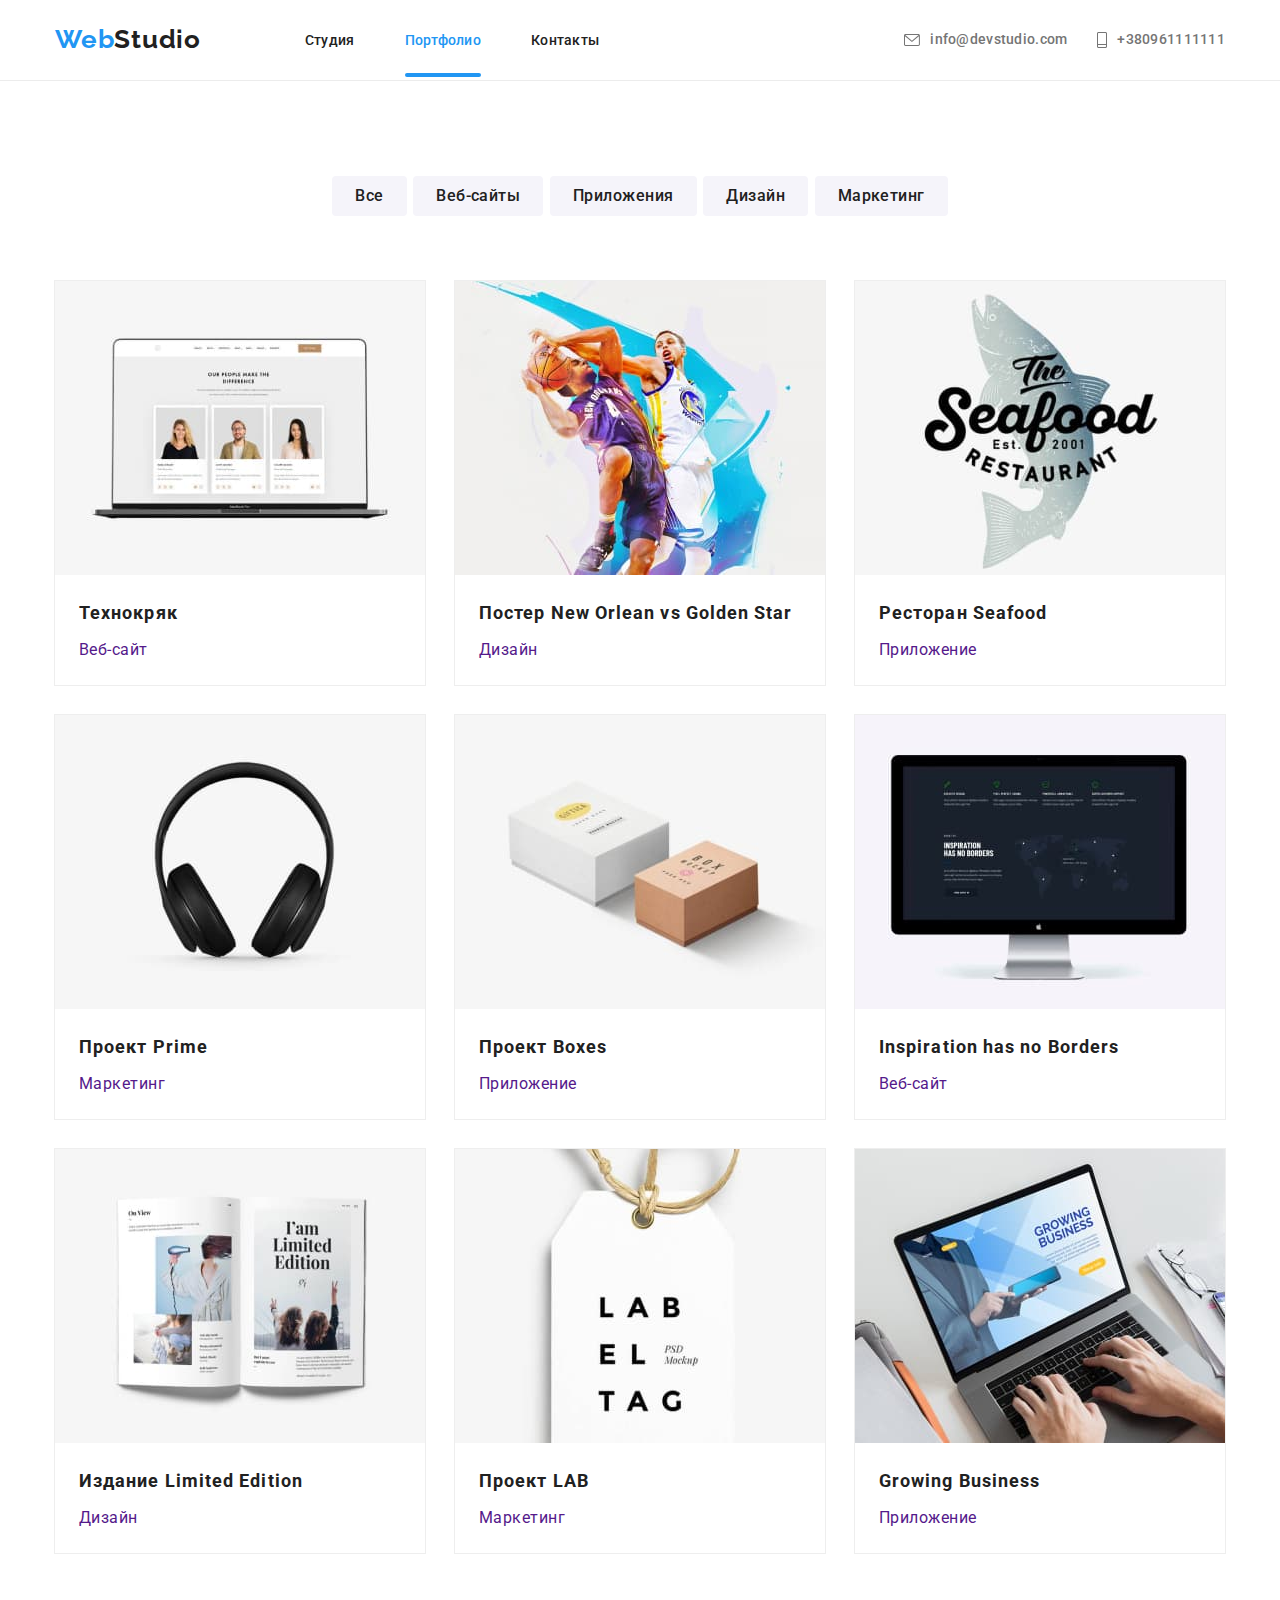
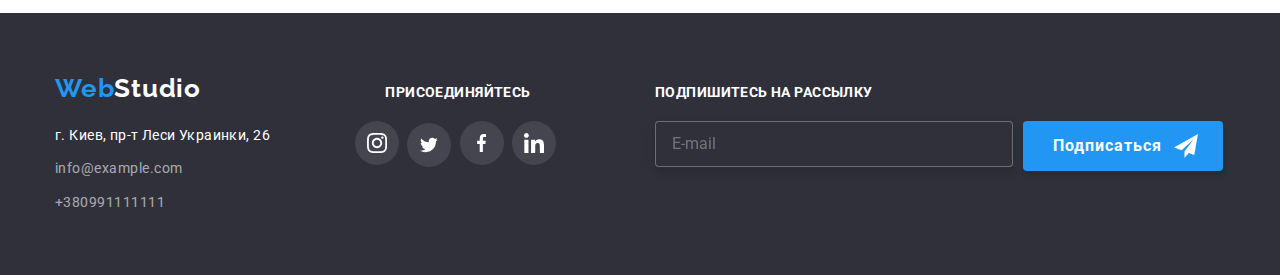
==== portfolio.html @ 7decd855 "fix" ====
<!DOCTYPE html>
<html lang="en">

<head>
    <meta charset="UTF-8">
    <meta name="viewport" content="width=device-width, initial-scale=1.0">
    <title>Document</title>
    <link
        href="https://fonts.googleapis.com/css2?family=Raleway:wght@700&family=Roboto:wght@400;500;700;900&display=swap"
        rel="stylesheet">
    <link rel="stylesheet"
        href="https://cdnjs.cloudflare.com/ajax/libs/modern-normalize/0.7.0/modern-normalize.min.css">
    <link rel="stylesheet" href="./css/main.min.css">
</head>

<body class="main-container">

    <header class="portfolio-header page-header">

        <div class="container header-container">

            <nav class="main-nav">

                <a href="./" class="logo">Web<span class="page-header__logo--black">Studio</span></a>

                <button type="button" class="menu-button " data-menu-button>

                    <svg class="menu-button__icon" width="40px" height="40px"
                        aria-label="переключатель мобильного меню">

                        <use class="menu-button__icon--menu" href="./images/symbol-defs.svg#icon-menu40px"></use>
                        <use class="menu-button__icon--cross" href="./images/symbol-defs.svg#icon-close40px"></use>

                    </svg>

                </button>

                <div class="menu-container" id="menu-container" data-menu>

                    <ul class="site-nav">

                        <li class="site-nav__item">
                            <a href="./index.html" class="link site-nav__link--active">Студия</a>
                        </li>
                        <li class="site-nav__item">
                            <a href="" class="link site-nav__link--active current">Портфолио</a>
                        </li>
                        <li class="site-nav__item">
                            <a href="" class="link site-nav__link--active">Контакты</a>
                        </li>

                    </ul>

                    <ul class="auth-nav">

                        <li class="auth-nav__item">
                            <a href="mailto:info@devstudio.com" class="auth-nav__link">
                                <svg class="auth-nav__icon" width="16px" height="12px">
                                    <use href="./images/symbol-defs.svg#icon-mail"></use>
                                </svg>info@devstudio.com
                            </a>
                        </li>
                        <li class="auth-nav__item">
                            <a href="tel:+380961111111" class="auth-nav__link">
                                <svg class="auth-nav__icon" width="10px" height="16px">
                                    <use href="./images/symbol-defs.svg#icon-tell"></use>
                                </svg>+380961111111
                            </a>
                        </li>

                    </ul>

                </div>
            </nav>
        </div>

    </header>

    <main>

        <div class="button-container">

            <ul class="button-list">

                <li class="portfolio-button">
                    <button class="item" type="button">Все</button>
                </li>

                <li class="portfolio-button">
                    <button class="item" type="button">Веб-сайты</button>
                </li>

                <li class="portfolio-button">
                    <button class="item" type="button">Приложения</button>
                </li>

                <li class="portfolio-button">
                    <button class="item" type="button">Дизайн</button>
                </li>

                <li class="portfolio-button">
                    <button class="item" type="button">Маркетинг</button>
                </li>

            </ul>



        </div>



        <section class="projeckt">

            <div class="container">

                <ul class="portfolio-style">

                    <li class="style-chyld">
                        <a class="portfolio-link" href="">
                            <div class="title-menu">
                                <div class="title-menu_function">

                                    <p class="title-menu_item">Технокряк это современная площадка распространения
                                        коронавируса.
                                        Компании используют эту платформу для цифрового шпионажа и атак
                                        на защищённые сервера конкурентов.</p>

                                </div>
                            </div>

                            <picture>

                                <source srcset="./images/Portfolio/Portfolio1-450.jpg 450w,
                                               ./images/Portfolio/Portfolio1-450-2x.jpg 900w"

                                                media="(max-width:767px)"
                                                sizes="(min-width:480px) 450px,100vw">

                                <source srcset="./images/Portfolio/Portfolio1-354.jpg 354w,
                                               ./images/Portfolio/Portfolio1-354-2x.jpg 708w" 

                                                media="(min-width:768px) and (max-width:1199px)"
                                                sizes="(min-width:768px) 354px,100vw">

                                <source srcset="./images/Portfolio/Portfolio1-370.jpg 370w,
                                               ./images/Portfolio/Portfolio1-370-2x.jpg 740w"

                                                 media="(min-width:1200px)"
                                                 sizes="(min-width:1200px) 370px,100vw">

                                <img src="./images/Portfolio/Portfolio1-354.jpg" alt="альтернативный текст" />

                            </picture>

                            <h2 class="style-title">Технокряк</h2>
                            <p class="text-item">Веб-сайт</p>
                        </a>
                    </li>

                    <li class="style-chyld">
                        <a class="portfolio-link" href="">
                            <div class="title-menu">
                                <div class="title-menu_function">

                                    <p class="title-menu_item">Технокряк это современная площадка распространения
                                        коронавируса.
                                        Компании используют эту платформу для цифрового шпионажа и атак
                                        на защищённые сервера конкурентов.</p>

                                </div>
                            </div>

                            <picture>

                                <source srcset="./images/Portfolio/Portfolio2-450.jpg 450w,
                                                ./images/Portfolio/Portfolio2-450-2x.jpg 900w"

                                                media="(max-width:767px)" 
                                                sizes="(min-width:480px) 450px,100vw">

                                <source srcset="./images/Portfolio/Portfolio2-354.jpg 354w,
                                                ./images/Portfolio/Portfolio2-354-2x.jpg 708w"

                                                media="(min-width:768px) and (max-width:1199px)" 
                                                sizes="(min-width:768px) 354px,100vw">

                                <source srcset="./images/Portfolio/Portfolio2-370.jpg 370w,
                                                ./images/Portfolio/Portfolio2-370-2x.jpg 740w"

                                                 media="(min-width:1200px)" 
                                                 sizes="(min-width:1200px) 370px,100vw">

                                <img src="./images/Portfolio/Portfolio2-354.jpg" alt="альтернативный текст" />

                            </picture>


                            <h2 class="style-title">Постер New Orlean vs Golden Star</h2>
                            <p class="text-item">Дизайн</p>
                        </a>
                    </li>

                    <li class="style-chyld">
                        <a class="portfolio-link" href="">
                            <div class="title-menu">
                                <div class="title-menu_function">

                                    <p class="title-menu_item">Технокряк это современная площадка распространения
                                        коронавируса.
                                        Компании используют эту платформу для цифрового шпионажа и атак
                                        на защищённые сервера конкурентов.</p>

                                </div>
                            </div>

                            <picture>

                                <source srcset="./images/Portfolio/Portfolio3-450.jpg 450w,
                                               ./images/Portfolio/Portfolio3-450-2x.jpg 900w" 

                                               media="(max-width:767px)"
                                               sizes="(min-width:480px) 450px,100vw">

                                <source srcset="./images/Portfolio/Portfolio3-354.jpg 354w,
                                               ./images/Portfolio/Portfolio3-354-2x.jpg 708w" 

                                               media="(min-width:768px) and (max-width:1199px)"
                                               sizes="(min-width:768px) 354px,100vw">

                                <source srcset="./images/Portfolio/Portfolio3-370.jpg 370w,
                                               ./images/Portfolio/Portfolio3-370-2x.jpg 740w"

                                               media="(min-width:1200px)" 
                                               sizes="(min-width:1200px) 370px,100vw">

                                <img src="./images/Portfolio/Portfolio3-354.jpg" alt="альтернативный текст" />

                            </picture>


                            <h2 class="style-title">Ресторан Seafood</h2>
                            <p class="text-item">Приложение</p>
                        </a>
                    </li>

                    <li class="style-chyld">
                        <a class="portfolio-link" href="">
                            <div class="title-menu">
                                <div class="title-menu_function">

                                    <p class="title-menu_item">Технокряк это современная площадка распространения
                                        коронавируса.
                                        Компании используют эту платформу для цифрового шпионажа и атак
                                        на защищённые сервера конкурентов.</p>

                                </div>
                            </div>

                            <picture>

                                <source srcset="./images/Portfolio/Portfolio4-450.jpg 450w,
                                               ./images/Portfolio/Portfolio4-450-2x.jpg 900w" 

                                               media="(max-width:767px)"
                                                sizes="(min-width:480px) 450px,100vw">

                                <source srcset="./images/Portfolio/Portfolio4-354.jpg 354w,
                                               ./images/Portfolio/Portfolio4-354-2x.jpg 708w"

                                                media="(min-width:768px) and (max-width:1199px)"
                                                sizes="(min-width:768px) 354px,100vw">

                                <source srcset="./images/Portfolio/Portfolio4-370.jpg 370w,
                                               ./images/Portfolio/Portfolio4-370-2x.jpg 740w"

                                                media="(min-width:1200px)" 
                                                sizes="(min-width:1200px) 370px,100vw">

                                <img src="./images/Portfolio/Portfolio4-354.jpg" alt="альтернативный текст" />

                            </picture>


                            <h2 class="style-title">Проект Prime</h2>
                            <p class="text-item">Маркетинг</p>
                        </a>
                    </li>

                    <li class="style-chyld">
                        <a class="portfolio-link" href="">
                            <div class="title-menu">
                                <div class="title-menu_function">

                                    <p class="title-menu_item">Технокряк это современная площадка распространения
                                        коронавируса.
                                        Компании используют эту платформу для цифрового шпионажа и атак
                                        на защищённые сервера конкурентов.</p>

                                </div>
                            </div>

                            <picture>

                                <source srcset="./images/Portfolio/Portfolio5-450.jpg 450w,
                                               ./images/Portfolio/Portfolio5-450-2x.jpg 900w"

                                                media="(max-width:767px)"
                                                sizes="(min-width:480px) 450px,100vw">

                                <source srcset="./images/Portfolio/Portfolio5-354.jpg 354w,
                                               ./images/Portfolio/Portfolio5-354-2x.jpg 708w" 

                                               media="(min-width:768px) and (max-width:1199px)"
                                                sizes="(min-width:768px) 354px,100vw">

                                <source srcset="./images/Portfolio/Portfolio5-370.jpg 370w,
                                               ./images/Portfolio/Portfolio5-370-2x.jpg 740w"

                                                media="(min-width:1200px)"
                                                 sizes="(min-width:1200px) 370px,100vw">

                                <img src="./images/Portfolio/Portfolio5-354.jpg" alt="альтернативный текст" />

                            </picture>


                            <h1 class="style-title">Проект Boxes</h2>
                                <p class="text-item">Приложение</p>
                        </a>
                    </li>

                    <li class="style-chyld">
                        <a class="portfolio-link" href="">
                            <div class="title-menu">
                                <div class="title-menu_function">

                                    <p class="title-menu_item">Технокряк это современная площадка распространения
                                        коронавируса.
                                        Компании используют эту платформу для цифрового шпионажа и атак
                                        на защищённые сервера конкурентов.</p>

                                </div>
                            </div>

                            <picture>

                                <source srcset="./images/Portfolio/Portfolio6-450.jpg 450w,
                                                ./images/Portfolio/Portfolio6-450-2x.jpg 900w"

                                                media="(max-width:767px)"
                                                 sizes="(min-width:480px) 450px,100vw">

                                <source srcset="./images/Portfolio/Portfolio6-354.jpg 354w,
                                                ./images/Portfolio/Portfolio6-354-2x.jpg 708w"

                                                media="(min-width:768px) and (max-width:1199px)" 
                                                sizes="(min-width:768px) 354px,100vw">

                                <source srcset="./images/Portfolio/Portfolio6-370.jpg 370w,
                                                ./images/Portfolio/Portfolio6-370-2x.jpg 740w"

                                                 media="(min-width:1200px)"
                                                  sizes="(min-width:1200px) 370px,100vw">

                                <img src="./images/Portfolio/Portfolio6-354.jpg" alt="альтернативный текст" />

                            </picture>


                            <h2 class="style-title">Inspiration has no Borders</h2>
                            <p class="text-item">Веб-сайт</p>
                        </a>
                    </li>

                    <li class="style-chyld">
                        <a class="portfolio-link" href="">
                            <div class="title-menu">
                                <div class="title-menu_function">

                                    <p class="title-menu_item">Технокряк это современная площадка распространения
                                        коронавируса.
                                        Компании используют эту платформу для цифрового шпионажа и атак
                                        на защищённые сервера конкурентов.</p>

                                </div>
                            </div>

                            <picture>

                                <source srcset="./images/Portfolio/Portfolio7-450.jpg 450w,
                                                ./images/Portfolio/Portfolio7-450-2x.jpg 900w"

                                                 media="(max-width:767px)" 
                                                 sizes="(min-width:480px) 450px,100vw">

                                <source srcset="./images/Portfolio/Portfolio7-354.jpg 354w,
                                                ./images/Portfolio/Portfolio7-354-2x.jpg 708w"

                                                 media="(min-width:768px) and (max-width:1199px)" 
                                                 sizes="(min-width:768px) 354px,100vw">

                                <source srcset="./images/Portfolio/Portfolio7-370.jpg 370w,
                                                ./images/Portfolio/Portfolio7-370-2x.jpg 740w"

                                                 media="(min-width:1200px)" 
                                                 sizes="(min-width:1200px) 370px,100vw">

                                <img src="./images/Portfolio/Portfolio7-354.jpg" alt="альтернативный текст" />

                            </picture>


                            <h2 class="style-title">Издание Limited Edition</h2>
                            <p class="text-item">Дизайн</p>
                        </a>
                    </li>

                    <li class="style-chyld">
                        <a class="portfolio-link" href="">
                            <div class="title-menu">
                                <div class="title-menu_function">

                                    <p class="title-menu_item">Технокряк это современная площадка распространения
                                        коронавируса.
                                        Компании используют эту платформу для цифрового шпионажа и атак
                                        на защищённые сервера конкурентов.</p>

                                </div>
                            </div>

                            <picture>

                                <source srcset="./images/Portfolio/Portfolio8-450.jpg 450w,
                                                ./images/Portfolio/Portfolio8-450-2x.jpg 900w"

                                                 media="(max-width:767px)"
                                                  sizes="(min-width:480px) 450px,100vw">

                                <source srcset="./images/Portfolio/Portfolio8-354.jpg 354w,
                                                ./images/Portfolio/Portfolio8-354-2x.jpg 708w"

                                                 media="(min-width:768px) and (max-width:1199px)"
                                                 sizes="(min-width:768px) 354px,100vw">

                                <source srcset="./images/Portfolio/Portfolio8-370.jpg 370w,
                                                ./images/Portfolio/Portfolio8-370-2x.jpg 740w"

                                                 media="(min-width:1200px)" 
                                                 sizes="(min-width:1200px) 370px,100vw">

                                <img src="./images/Portfolio/Portfolio8-354.jpg" alt="альтернативный текст" />

                            </picture>


                            <h2 class="style-title">Проект LAB</h1>
                                <p class="text-item">Маркетинг</p>
                        </a>
                    </li>

                    <li class="style-chyld">
                        <a class="portfolio-link" href="">
                            <div class="title-menu">
                                <div class="title-menu_function">

                                    <p class="title-menu_item">Технокряк это современная площадка распространения
                                        коронавируса.
                                        Компании используют эту платформу для цифрового шпионажа и атак
                                        на защищённые сервера конкурентов.</p>

                                </div>
                            </div>

                            <picture>

                                <source srcset="./images/Portfolio/Portfolio9-450.jpg 450w,
                                               ./images/Portfolio/Portfolio9-450-2x.jpg 900w"

                                                media="(max-width:767px)"
                                                sizes="(min-width:480px) 450px,100vw">

                                <source srcset="./images/Portfolio/Portfolio9-354.jpg 354w,
                                               ./images/Portfolio/Portfolio9-354-2x.jpg 708w"

                                                media="(min-width:768px) and (max-width:1199px)"
                                                sizes="(min-width:768px) 354px,100vw">

                                <source srcset="./images/Portfolio/Portfolio9-370.jpg 370w,
                                               ./images/Portfolio/Portfolio9-370-2x.jpg 740w"

                                               media="(min-width:1200px)" 
                                               sizes="(min-width:1200px) 370px,100vw">

                                <img src="./images/Portfolio/Portfolio9-354.jpg" alt="альтернативный текст" />

                            </picture>


                            <h2 class="style-title">Growing Business</h2>
                            <p class="text-item">Приложение</p>
                        </a>
                    </li>

                </ul>
            </div>

        </section>



    </main>

    <!-- футер  -->

    <footer class="footer">

        <div class="container footer-container">
            <div class="adaptive-footer-conteiner">
                <div class="adress-container">
                    <a href="./" class="logo">Web<span class="logo-footer">Studio</span></a>

                    <p class="adress">г. Киев, пр-т Леси Украинки, 26</p>

                    <ul class="footer-adres_container">

                        <li class="adres-item">

                            <a href="mailto:info@devstudio.com" class="adres-link">info@example.com</a>
                        </li>
                        <li>
                            <a href="tal:+380991111111" class="adres-link">+380991111111</a>
                        </li>
                    </ul>
                </div>


                <div class="footer-socials-container">

                    <h3 class="footer-title">ПРИСОЕДИНЯЙТЕСЬ</h3>

                    <div class="footer-ikon">

                        <a href="" class="footer-link_socials">
                            <svg class="footer-icon_item" width="20" height="20">
                                <use href="./images/symbol-defs.svg#icon-instagram"></use>
                            </svg></a>

                    </div>

                    <div class="footer-ikon">

                        <a href="" class="footer-link_socials">
                            <svg class="footer-icon_item" width="20" height="16">
                                <use href="./images/symbol-defs.svg#icon-twitter"></use>
                            </svg></a>

                    </div>

                    <div class="footer-ikon">

                        <a href="" class="footer-link_socials">
                            <svg class="footer-icon_item" width="10" height="20">
                                <use href="./images/symbol-defs.svg#icon-face"></use>
                            </svg></a>

                    </div>

                    <div class="footer-ikon">

                        <a href="" class="footer-link_socials">
                            <svg class="footer-icon_item" width="20" height="20">
                                <use href="./images/symbol-defs.svg#icon-linkedin"></use>
                            </svg></a>

                    </div>



                </div>
            </div>
            <div class="footer-form_container">
                <form class="footer-form" for="join" action="">Подпишитесь на рассылку</form>

                <input class="footer-input" type="text" id="join" placeholder="E-mail">


                <button class="footer-button">Подписаться
                    <span class="form-button_icon"></span>
                </button>
            </div>

        </div>

    </footer>
    <script src="./js/menu.js"></script>
</body>

</html>
---- css/main.min.css ----
/*! modern-normalize v1.0.0 | MIT License | https://github.com/sindresorhus/modern-normalize */*,*::before,*::after{-webkit-box-sizing:border-box;box-sizing:border-box}:root{-moz-tab-size:4;-o-tab-size:4;tab-size:4}html{line-height:1.15;-webkit-text-size-adjust:100%}body{margin:0}body{font-family:system-ui,-apple-system,"Segoe UI",Roboto,Helvetica,Arial,sans-serif,"Apple Color Emoji","Segoe UI Emoji"}hr{height:0;color:inherit}abbr[title]{-webkit-text-decoration:underline dotted;text-decoration:underline dotted}b,strong{font-weight:bolder}code,kbd,samp,pre{font-family:ui-monospace, SFMono-Regular, Consolas, 'Liberation Mono', Menlo, monospace;font-size:1em}small{font-size:80%}sub,sup{font-size:75%;line-height:0;position:relative;vertical-align:baseline}sub{bottom:-0.25em}sup{top:-0.5em}table{text-indent:0;border-color:inherit}button,input,optgroup,select,textarea{font-family:inherit;font-size:100%;line-height:1.15;margin:0}button,select{text-transform:none}button,[type='button'],[type='reset'],[type='submit']{-webkit-appearance:button}::-moz-focus-inner{border-style:none;padding:0}:-moz-focusring{outline:1px dotted ButtonText}:-moz-ui-invalid{box-shadow:none}legend{padding:0}progress{vertical-align:baseline}::-webkit-inner-spin-button,::-webkit-outer-spin-button{height:auto}[type='search']{-webkit-appearance:textfield;outline-offset:-2px}::-webkit-search-decoration{-webkit-appearance:none}::-webkit-file-upload-button{-webkit-appearance:button;font:inherit}summary{display:list-item}.main-container .portfolio-link,.main-container .link-nav,.main-container .auth-nav .link,.site-nav .link,.logo,.auth-nav__link,.footer-adres_container .adres-link{text-decoration:none}textarea{resize:none}.site-nav,.auth-nav,.about-us__list,.work-list,.comand .team,.comand .team .photo .comand-link,.client .client-container,.footer-adres_container,.button-container .button-list{list-style:none;margin:0;padding:0}.main-container img{display:block;max-width:100%;height:auto}.main-hero,.work-list{display:-webkit-box;display:-ms-flexbox;display:flex}.footer-button,.modal .form .service{font-family:Roboto;font-weight:bold;color:white;background-color:#2196F3;letter-spacing:0.06em;font-size:16px;line-height:1.87;min-width:200px;height:50px;border:1px solid transparent;border-radius:4px;-webkit-box-shadow:0px 4px 4px rgba(0,0,0,0.15);box-shadow:0px 4px 4px rgba(0,0,0,0.15)}.main-container{font-family:Roboto, Calibri;letter-spacing:0.03em;margin:0 auto;padding:0}.main-container .portfolio-header{border-bottom:1px solid #ececec}.main-container textarea{resize:none}.container{width:320px;padding-left:15px;padding-right:15px;margin-right:auto;margin-left:auto}@media screen and (min-width: 480px){.container{width:480px}}@media screen and (min-width: 768px){.container{width:768px}}@media screen and (min-width: 1200px){.container{width:1200px}}.page-header{position:relative}.main-nav{display:-webkit-box;display:-ms-flexbox;display:flex;-webkit-box-pack:justify;-ms-flex-pack:justify;justify-content:space-between;-webkit-box-align:center;-ms-flex-align:center;align-items:center;width:100%}@media screen and (min-width: 768px){.main-nav .menu-button__icon{display:none}}.menu-container{-webkit-box-align:center;-ms-flex-align:center;align-items:center;background-color:#ffffff;z-index:1}@media screen and (max-width: 767px){.menu-container{border-top:1px solid #ECECEC;-webkit-box-shadow:0px 4px 8px rgba(0,0,0,0.04),0px 2px 4px rgba(0,0,0,0.08),0px 1px 3px rgba(0,0,0,0.16);box-shadow:0px 4px 8px rgba(0,0,0,0.04),0px 2px 4px rgba(0,0,0,0.08),0px 1px 3px rgba(0,0,0,0.16);padding-top:58px;padding-bottom:82px}}@media screen and (max-width: 767px){.menu-container.is-open{display:block}}@media screen and (max-width: 767px){.menu-container{display:none;position:absolute;top:100%;width:100%;left:0}}@media screen and (min-width: 768px){.menu-container{display:-webkit-box;display:-ms-flexbox;display:flex}}.menu-button{width:40px;height:40px;background-color:#ffffff;margin:0;border:0;padding:0;outline:0}.menu-button .menu-button__icon--cross{display:none}.menu-button.is-open .menu-button__icon--cross{display:block}.menu-button.is-open .menu-button__icon--menu{display:none}.site-nav{-webkit-box-align:center;-ms-flex-align:center;align-items:center;display:-webkit-box;display:-ms-flexbox;display:flex;margin-right:84px}@media screen and (min-width: 1199px){.site-nav{margin-right:305px}}.site-nav__item:nth-child(-n+2){margin-bottom:40px}@media screen and (min-width: 768px){.site-nav__item:nth-child(-n+2){margin-bottom:0}}@media screen and (min-width: 768px){.site-nav__item+.site-nav__item{margin-left:50px}}.site-nav__link--active::after{display:block;position:absolute;content:"";height:4px;width:100%;bottom:0;background:#2196F3;border-radius:2px;-webkit-transform:scale(0);transform:scale(0);-webkit-transition:-webkit-transform 250ms cubic-bezier(0.4, 0, 0.2, 1);transition:-webkit-transform 250ms cubic-bezier(0.4, 0, 0.2, 1);transition:transform 250ms cubic-bezier(0.4, 0, 0.2, 1);transition:transform 250ms cubic-bezier(0.4, 0, 0.2, 1), -webkit-transform 250ms cubic-bezier(0.4, 0, 0.2, 1)}.site-nav__link--active:hover::after,.site-nav__link--active:focus::after{-webkit-transform:scaleX(1);transform:scaleX(1)}@media screen and (max-width: 767px){.site-nav__link--active{padding-bottom:8px}}@media screen and (min-width: 768px){.site-nav__link--active{padding-top:32px;padding-bottom:29px}}.site-nav .link{position:relative;letter-spacing:0.02em;font-weight:500;color:#212121;-webkit-transition-property:color;transition-property:color;-webkit-transition-duration:250ms;transition-duration:250ms;-webkit-transition-timing-function:cubic-bezier(0.4, 0, 0.2, 1);transition-timing-function:cubic-bezier(0.4, 0, 0.2, 1)}.site-nav .link.current{color:#2196F3}.site-nav .link.current::after{-webkit-transform:scaleX(1);transform:scaleX(1)}.site-nav .link:hover,.site-nav .link:focus,.site-nav .link:active{color:#2196F3}@media screen and (max-width: 767px){.site-nav .link{font-size:18px;line-height:1.16}}@media screen and (min-width: 768px){.site-nav .link{font-size:14px;line-height:1.14}}@media screen and (max-width: 767px){.site-nav{width:100%;-webkit-box-orient:vertical;-webkit-box-direction:normal;-ms-flex-direction:column;flex-direction:column}}.logo{padding-top:24px;padding-bottom:25px;font-family:Raleway;color:#2196F3;font-weight:bold;letter-spacing:0.03em}.logo .page-header__logo--black{color:#212121}@media screen and (max-width: 767px){.logo{padding-top:16px;padding-bottom:16px}}@media screen and (min-width: 768px) and (max-width: 1199px){.logo{padding-top:26px;padding-bottom:26px}}@media screen and (max-width: 1199px){.logo{font-size:24px;line-height:1.16}}@media screen and (min-width: 1200px){.logo{font-size:26px;line-height:1.19}}.auth-nav{padding-top:60px;display:-webkit-box;display:-ms-flexbox;display:flex;-webkit-box-pack:center;-ms-flex-pack:center;justify-content:center}@media screen and (max-width: 1199px){.auth-nav{-webkit-box-orient:vertical;-webkit-box-direction:normal;-ms-flex-direction:column;flex-direction:column}}@media screen and (max-width: 767px){.auth-nav{-webkit-box-align:center;-ms-flex-align:center;align-items:center}}@media screen and (min-width: 768px){.auth-nav{padding-top:0}}.auth-nav__item+.auth-nav__item{margin-top:16px}@media screen and (min-width: 768px){.auth-nav__item+.auth-nav__item{margin-top:10px}}@media screen and (min-width: 1200px){.auth-nav__item+.auth-nav__item{margin-top:0;margin-left:30px}}.auth-nav__link{display:-webkit-box;display:-ms-flexbox;display:flex;-webkit-box-align:center;-ms-flex-align:center;align-items:center;font-family:Roboto;font-weight:500;font-size:18px;line-height:1.16;letter-spacing:0.02em;color:#757575;padding:0;-webkit-transition-property:color;transition-property:color;-webkit-transition-duration:250ms;transition-duration:250ms;-webkit-transition-timing-function:cubic-bezier(0.4, 0, 0.2, 1);transition-timing-function:cubic-bezier(0.4, 0, 0.2, 1)}@media screen and (max-width: 767px){.auth-nav__link{font-size:18px;line-height:1.16}}@media screen and (min-width: 768px){.auth-nav__link{font-size:12px;line-height:1.16}}@media screen and (min-width: 1200px){.auth-nav__link{display:-webkit-box;display:-ms-flexbox;display:flex;font-size:14px;line-height:1.14}}.auth-nav__link .auth-nav__icon{margin-right:10px;fill:#757575;-webkit-transition-property:fill;transition-property:fill;-webkit-transition-duration:250ms;transition-duration:250ms;-webkit-transition-timing-function:cubic-bezier(0.4, 0, 0.2, 1);transition-timing-function:cubic-bezier(0.4, 0, 0.2, 1)}.auth-nav__link:hover,.auth-nav__link:focus,.auth-nav__link:active{color:#2196F3}.auth-nav__link:hover .auth-nav__icon,.auth-nav__link:focus .auth-nav__icon{fill:#2196F3}.main-hero{-webkit-box-pack:center;-ms-flex-pack:center;justify-content:center;-webkit-box-align:center;-ms-flex-align:center;align-items:center;height:600px;background-image:-webkit-gradient(linear, left top, right top, from(rgba(47,48,58,0.4)), to(rgba(47,48,58,0.4))),url("../images/Hero-1600.jpg");background-image:linear-gradient(to right, rgba(47,48,58,0.4), rgba(47,48,58,0.4)),url("../images/Hero-1600.jpg");background-position:center;background-size:cover;background-color:chocolate}@media screen and (min-device-pixel-ratio: 2), screen and (-webkit-min-device-pixel-ratio: 2), screen and (min-resolution: 192dpi), screen and (min-resolution: 2dppx){.main-hero{background-image:-webkit-gradient(linear, left top, right top, from(rgba(47,48,58,0.4)), to(rgba(47,48,58,0.4))),url("../images/Hero-1600-2x.jpg");background-image:linear-gradient(to right, rgba(47,48,58,0.4), rgba(47,48,58,0.4)),url("../images/Hero-1600-2x.jpg")}}@media screen and (min-width: 320px) and (max-width: 767px){.main-hero{height:400px;background-image:-webkit-gradient(linear, left top, right top, from(rgba(47,48,58,0.4)), to(rgba(47,48,58,0.4))),url("../images/Hero-480.jpg");background-image:linear-gradient(to right, rgba(47,48,58,0.4), rgba(47,48,58,0.4)),url("../images/Hero-480.jpg")}}@media screen and (min-width: 320px) and (max-width: 767px) and (min-device-pixel-ratio: 2), screen and (min-width: 320px) and (max-width: 767px) and (-webkit-min-device-pixel-ratio: 2), screen and (min-width: 320px) and (max-width: 767px) and (min-resolution: 192dpi), screen and (min-width: 320px) and (max-width: 767px) and (min-resolution: 2dppx){.main-hero{background-image:-webkit-gradient(linear, left top, right top, from(rgba(47,48,58,0.4)), to(rgba(47,48,58,0.4))),url("../images/Hero-480-2x.jpg");background-image:linear-gradient(to right, rgba(47,48,58,0.4), rgba(47,48,58,0.4)),url("../images/Hero-480-2x.jpg")}}@media screen and (min-width: 768px) and (max-width: 1199px){.main-hero{height:400px;background-image:-webkit-gradient(linear, left top, right top, from(rgba(47,48,58,0.4)), to(rgba(47,48,58,0.4))),url("../images/Hero-768.jpg");background-image:linear-gradient(to right, rgba(47,48,58,0.4), rgba(47,48,58,0.4)),url("../images/Hero-768.jpg")}}@media screen and (min-width: 768px) and (max-width: 1199px) and (min-device-pixel-ratio: 2), screen and (min-width: 768px) and (max-width: 1199px) and (-webkit-min-device-pixel-ratio: 2), screen and (min-width: 768px) and (max-width: 1199px) and (min-resolution: 192dpi), screen and (min-width: 768px) and (max-width: 1199px) and (min-resolution: 2dppx){.main-hero{background-image:-webkit-gradient(linear, left top, right top, from(rgba(47,48,58,0.4)), to(rgba(47,48,58,0.4))),url("../images/Hero-768-2x.jpg");background-image:linear-gradient(to right, rgba(47,48,58,0.4), rgba(47,48,58,0.4)),url("../images/Hero-768-2x.jpg")}}.main-hero .main-hero__item{width:360px;text-align:center}@media screen and (min-width: 1200px){.main-hero .main-hero__item{width:696px}}.main-hero .main-hero__item .main-hero__title{color:#ffffff;font-weight:900;font-size:26px;line-height:1.61;margin-top:0;margin-bottom:30px;letter-spacing:0.06em;text-transform:uppercase}@media screen and (min-width: 1200px){.main-hero .main-hero__item .main-hero__title{font-size:44px;line-height:1.36;margin-bottom:20px}}.main-hero .main-hero__item .main-hero__botton{font-family:Roboto;font-weight:bold;color:white;background-color:#2196F3;letter-spacing:0.06em;font-size:16px;line-height:1.87;min-width:200px;height:50px;border:1px solid transparent;border-radius:4px;-webkit-box-shadow:0px 4px 4px rgba(0,0,0,0.15);box-shadow:0px 4px 4px rgba(0,0,0,0.15)}@media screen and (max-width: 1199px){.about-us{padding-top:60px;padding-bottom:60px}}@media screen and (min-width: 1200px){.about-us{padding-top:94px}}.about-us__list{display:-webkit-box;display:-ms-flexbox;display:flex;-ms-flex-wrap:wrap;flex-wrap:wrap}@media screen and (min-width: 768px) and (max-width: 1199px){.about-us__list{margin:-15px}}@media screen and (min-width: 1200px){.about-us__list{-webkit-box-pack:justify;-ms-flex-pack:justify;justify-content:space-between}}@media screen and (min-width: 768px) and (max-width: 1199px){.about-us__item{-ms-flex-preferred-size:calc(50% - 30px);flex-basis:calc(50% - 30px)}}@media screen and (min-width: 1200px){.about-us__item{-ms-flex-preferred-size:calc((100% - 30px * 3) / 4);flex-basis:calc((100% - 30px * 3) / 4)}}@media screen and (min-width: 768px) and (max-width: 1199px){.about-us__item{margin:15px}}@media screen and (max-width: 767px){.about-us__item:nth-child(-n+3){margin-bottom:30px}}.about-us__icon-container{display:-webkit-box;display:-ms-flexbox;display:flex;-webkit-box-pack:center;-ms-flex-pack:center;justify-content:center;-webkit-box-align:center;-ms-flex-align:center;align-items:center;height:120px;background-color:#f5f4fa;border-radius:4px;margin-bottom:30px}.about-us__title{font-weight:bold;font-size:14px;line-height:1.14;color:#212121;margin-bottom:10px;margin-top:0;padding:0}@media screen and (max-width: 767px){.about-us__title{text-align:center}}.about-us__text{color:#757575;font-family:Roboto;font-style:normal;font-weight:normal;font-size:14px;line-height:1.71;letter-spacing:.03em}.profesion{padding-bottom:94px;padding-top:94px}.profesion .function-title{color:#212121;text-align:center;font-weight:bold;font-size:36px;margin-bottom:50px;margin-top:0;line-height:1.16}@media screen and (max-width: 1199px){.profesion{display:none}}.work-list .work-item{position:relative}.work-list .work-item .work-container{display:-webkit-box;display:-ms-flexbox;display:flex;-webkit-box-align:center;-ms-flex-align:center;align-items:center;-webkit-box-pack:center;-ms-flex-pack:center;justify-content:center;position:absolute;width:100%;height:70px;background-color:rgba(47,48,58,0.8);bottom:0}.work-content{margin:0;padding:0;font-family:Roboto;font-weight:bold;font-size:14px;line-height:1.14;letter-spacing:0.03em;color:#ffffff}.work-list .work-item+.work-item{margin-left:30px}.comand{min-width:320px;padding-top:94px;padding-bottom:94px;margin-left:auto;margin-right:auto;background-color:#f5f4fa}@media screen and (min-width: 480px) and (max-width: 1199px){.comand{padding-top:60px;padding-bottom:60px}}@media screen and (min-width: 1200px){.comand{padding-top:94px;padding-bottom:90px}}.comand .comand-title{text-align:center;color:#212121;font-weight:bold;font-size:36px;line-height:1.16;margin-bottom:50px;margin-top:0}@media screen and (min-width: 768px) and (max-width: 1199px){.comand .team{display:-webkit-box;display:-ms-flexbox;display:flex;-ms-flex-wrap:wrap;flex-wrap:wrap;margin:-15px}}@media screen and (min-width: 1200px){.comand .team{display:-webkit-box;display:-ms-flexbox;display:flex;-webkit-box-pack:justify;-ms-flex-pack:justify;justify-content:space-between}}.comand .team .photo{-webkit-box-shadow:0px 1px 3px rgba(0,0,0,0.12),0px 1px 1px rgba(0,0,0,0.14),0px 2px 1px rgba(0,0,0,0.2);box-shadow:0px 1px 3px rgba(0,0,0,0.12),0px 1px 1px rgba(0,0,0,0.14),0px 2px 1px rgba(0,0,0,0.2);border-radius:0px 0px 4px 4px;background:#ffffff}@media screen and (max-width: 767px){.comand .team .photo:nth-child(-n+3){margin-bottom:30px}}@media screen and (min-width: 768px) and (max-width: 1199px){.comand .team .photo{-ms-flex-preferred-size:calc(50% - 30px);flex-basis:calc(50% - 30px);margin:15px}}@media screen and (min-width: 1200px){.comand .team .photo{width:calc((100% - 30px * 3) / 4)}}.comand .team .photo .comand-initials{margin-top:30px;margin-bottom:10px;text-align:center;color:#212121;font-weight:500;font-size:16px;line-height:1.18}.comand .team .photo .icon-item{text-align:center;margin:0;color:#757575;font-family:Roboto;font-style:normal;font-weight:normal;font-size:16px;line-height:1.18;letter-spacing:.03em}.comand .team .photo .social-link{display:-webkit-box;display:-ms-flexbox;display:flex;width:44px;height:44px;-webkit-box-pack:center;-ms-flex-pack:center;justify-content:center;-webkit-box-align:center;-ms-flex-align:center;align-items:center;border-radius:50%;-webkit-transition-property:background-color;transition-property:background-color;-webkit-transition-duration:250ms;transition-duration:250ms;-webkit-transition-timing-function:cubic-bezier(0.4, 0, 0.2, 1);transition-timing-function:cubic-bezier(0.4, 0, 0.2, 1)}.comand .team .photo .social-link:hover .icon-about_as{fill:#ffffff}.comand .team .photo .social-link:hover{background-color:#2196F3}.comand .team .photo .comand-link{-ms-flex-pack:distribute;justify-content:space-around;margin-left:auto;margin-right:auto;display:-webkit-box;display:-ms-flexbox;display:flex;padding-bottom:24px;width:206px;margin-top:16px}.comand .team .photo .icon-about_as{fill:#afb1b8;-webkit-transition-property:fill;transition-property:fill;-webkit-transition-duration:250ms;transition-duration:250ms;-webkit-transition-timing-function:cubic-bezier(0.4, 0, 0.2, 1);transition-timing-function:cubic-bezier(0.4, 0, 0.2, 1)}.client{padding-top:60px;padding-bottom:60px}@media screen and (min-width: 1200px){.client{padding-top:94px;padding-bottom:90px}}.client .comand-title{text-align:center;color:#212121;font-weight:bold;font-size:36px;line-height:1.16;margin-bottom:50px;margin-top:0}.client .client-container{margin:-15px;display:-webkit-box;display:-ms-flexbox;display:flex;-ms-flex-wrap:wrap;flex-wrap:wrap}.client .client-container .client-container_item{margin:15px;width:calc(50% - 30px)}@media screen and (min-width: 768px){.client .client-container .client-container_item{width:calc((100% - 30px * 3) / 3)}}@media screen and (min-width: 1200px){.client .client-container .client-container_item{width:calc((100% - 30px * 6) / 6)}}.client .client-container .client-container_item .client-link{display:-webkit-inline-box;display:-ms-inline-flexbox;display:inline-flex;-webkit-box-pack:center;-ms-flex-pack:center;justify-content:center;-webkit-box-align:center;-ms-flex-align:center;align-items:center;width:100%;height:90px;border:1px solid #afb1b8;border-radius:4px;-webkit-transition-property:border-color;transition-property:border-color;-webkit-transition-duration:250ms;transition-duration:250ms;-webkit-transition-timing-function:cubic-bezier(0.4, 0, 0.2, 1);transition-timing-function:cubic-bezier(0.4, 0, 0.2, 1)}.client .client-container .client-container_item .client-link .client-svg{fill:#afb1b8;-webkit-transition-property:fill;transition-property:fill;-webkit-transition-duration:250ms;transition-duration:250ms;-webkit-transition-timing-function:cubic-bezier(0.4, 0, 0.2, 1);transition-timing-function:cubic-bezier(0.4, 0, 0.2, 1)}.client .client-container .client-container_item .client-link:hover{border-color:#2196F3}.client .client-container .client-container_item .client-link:hover .client-svg{fill:#2196F3}.footer{padding-top:60px;padding-bottom:60px;margin-left:auto;margin-right:auto;background-color:#2f303a}.footer .logo{font-family:Raleway;color:#2196F3;font-weight:bold;font-size:26px;line-height:1.19;letter-spacing:0.03em;padding:0}.footer .logo .logo-footer{color:#ffffff}.footer-container{display:-webkit-box;display:-ms-flexbox;display:flex;-webkit-box-align:center;-ms-flex-align:center;align-items:center}@media screen and (max-width: 1199px){.footer-container{-webkit-box-orient:vertical;-webkit-box-direction:normal;-ms-flex-direction:column;flex-direction:column}}@media screen and (min-width: 1200px){.footer-container{-webkit-box-align:baseline;-ms-flex-align:baseline;align-items:baseline;-webkit-box-pack:justify;-ms-flex-pack:justify;justify-content:space-between}}@media screen and (min-width: 768px) and (max-width: 1199px){.footer-container .adaptive-footer-conteiner{display:-webkit-box;display:-ms-flexbox;display:flex;-webkit-box-pack:justify;-ms-flex-pack:justify;justify-content:space-between;width:603px;margin-bottom:60px}}@media screen and (min-width: 1200px){.footer-container .adaptive-footer-conteiner{display:-webkit-box;display:-ms-flexbox;display:flex;-webkit-box-pack:justify;-ms-flex-pack:justify;justify-content:space-between;width:506px;-webkit-box-align:baseline;-ms-flex-align:baseline;align-items:baseline}}.adress-container{display:-webkit-box;display:-ms-flexbox;display:flex;-webkit-box-orient:vertical;-webkit-box-direction:normal;-ms-flex-direction:column;flex-direction:column;width:232px;margin:0}@media screen and (max-width: 1199px){.adress-container{-webkit-box-align:center;-ms-flex-align:center;align-items:center}}.adress{margin-top:20px;margin-bottom:10px;color:white;font-family:Roboto;font-style:normal;font-weight:normal;font-size:14px;line-height:1.71;letter-spacing:.03em}.footer-adres_container .adres-item{margin-bottom:10px}.footer-adres_container .adres-link{display:-webkit-box;display:-ms-flexbox;display:flex;font-size:14px;line-height:1.71;color:rgba(255,255,255,0.6)}@media screen and (max-width: 1199px){.footer-adres_container .adres-link{-webkit-box-pack:center;-ms-flex-pack:center;justify-content:center}}.footer-title{text-align:center;margin-bottom:20px;margin-top:0;padding:0;font-family:Roboto;font-weight:bold;font-size:14px;line-height:1.14;letter-spacing:0.03em;color:#ffffff}.footer-socials-container{width:206px}@media screen and (max-width: 767px){.footer-socials-container{margin-top:60px;margin-bottom:60px;margin-left:auto;margin-right:auto}}.footer-socials-container .footer-ikon{display:inline-block}.footer-socials-container .footer-ikon .footer-link_socials{display:-webkit-box;display:-ms-flexbox;display:flex;width:44px;height:44px;-webkit-box-pack:center;-ms-flex-pack:center;justify-content:center;-webkit-box-align:center;-ms-flex-align:center;align-items:center;border-radius:50%;background-color:rgba(255,255,255,0.1);-webkit-transition-property:background-color;transition-property:background-color;-webkit-transition-duration:250ms;transition-duration:250ms;-webkit-transition-timing-function:cubic-bezier(0.4, 0, 0.2, 1);transition-timing-function:cubic-bezier(0.4, 0, 0.2, 1)}.footer-socials-container .footer-ikon .footer-link_socials .footer-icon_item{fill:#ffffff}.footer-socials-container .footer-ikon .footer-link_socials:hover{background-color:#2196F3}.footer-socials-container .footer-ikon+.footer-ikon{margin-left:4px}.footer-form_container{display:-webkit-box;display:-ms-flexbox;display:flex;-ms-flex-wrap:wrap;flex-wrap:wrap}@media screen and (min-width: 768px) and (max-width: 1199px){.footer-form_container{-webkit-box-pack:center;-ms-flex-pack:center;justify-content:center;width:570px}}@media screen and (max-width: 1199px){.footer-form_container{-webkit-box-pack:center;-ms-flex-pack:center;justify-content:center}}@media screen and (min-width: 1200px){.footer-form_container{width:570px}}.footer-form{font-family:Roboto;font-weight:bold;margin-bottom:20px;font-size:14px;line-height:1.14;letter-spacing:0.03em;text-transform:uppercase;color:#FFFFFF}@media screen and (max-width: 1199px){.footer-form{text-align:center}}.footer-input{margin-bottom:20px;padding:13px 16px;color:#fff;background-color:#2F303A;outline:0;border:1px solid rgba(255,255,255,0.3);-webkit-box-sizing:border-box;box-sizing:border-box;-webkit-filter:drop-shadow(0px 4px 4px rgba(0,0,0,0.15));filter:drop-shadow(0px 4px 4px rgba(0,0,0,0.15));border-radius:4px;-webkit-transition:border 250ms cubic-bezier(0.4, 0, 0.2, 1);transition:border 250ms cubic-bezier(0.4, 0, 0.2, 1)}@media screen and (min-width: 480px){.footer-input{width:450px;margin-bottom:20px}}@media screen and (min-width: 1200px){.footer-input{width:358px}}.footer-button{display:-webkit-inline-box;display:-ms-inline-flexbox;display:inline-flex;-webkit-box-align:center;-ms-flex-align:center;align-items:center;padding-left:29px}@media screen and (min-width: 1200px){.footer-button{margin-left:10px}}.footer-button .form-button_icon{content:"";width:24px;height:24px;margin-left:12px;background-repeat:no-repeat;background-image:url(../images/send.svg)}.backdrop{position:fixed;top:0;left:0;width:100%;height:100%;background-color:rgba(0,0,0,0.2);padding-top:93px;padding-bottom:94px;padding-left:15px;padding-right:15px;overflow-y:scroll;z-index:2}@media screen and (min-width: 768px){.backdrop{padding-top:208px;padding-bottom:207px;padding-left:159px;padding-right:159px}}.is-hidden{opacity:0;pointer-events:none}.backdrop.is-hidden .modal{-webkit-transform:scale(0.5);transform:scale(0.5)}@media screen and (min-width: 1200px){.backdrop.is-hidden .modal{-webkit-transform:translate(-50%, -50%) scale(0.5);transform:translate(-50%, -50%) scale(0.5)}}.modal{padding:40px 10px 40px 10px;-webkit-transform:scale(1);transform:scale(1);-webkit-transition:-webkit-transform 250ms cubic-bezier(0.4, 0, 0.2, 1);transition:-webkit-transform 250ms cubic-bezier(0.4, 0, 0.2, 1);transition:transform 250ms cubic-bezier(0.4, 0, 0.2, 1);transition:transform 250ms cubic-bezier(0.4, 0, 0.2, 1), -webkit-transform 250ms cubic-bezier(0.4, 0, 0.2, 1);opacity:1;background:#ffffff;-webkit-box-shadow:0px 1px 3px rgba(0,0,0,0.12),0px 1px 1px rgba(0,0,0,0.14),0px 2px 1px rgba(0,0,0,0.2);box-shadow:0px 1px 3px rgba(0,0,0,0.12),0px 1px 1px rgba(0,0,0,0.14),0px 2px 1px rgba(0,0,0,0.2);border-radius:4px}@media screen and (min-width: 480px) and (max-width: 1199px){.modal{position:relative;padding:40px}}@media screen and (min-width: 1200px){.modal{position:absolute;padding:40px;-webkit-transform:translate(-50%, -50%) scale(1);transform:translate(-50%, -50%) scale(1);width:528px;height:581px;top:50%;left:50%}}.modal .close{display:-webkit-box;display:-ms-flexbox;display:flex;-webkit-box-align:center;-ms-flex-align:center;align-items:center;-webkit-box-pack:center;-ms-flex-pack:center;justify-content:center;padding:0;width:30px;height:30px;margin-right:8px;margin-top:8px;background:#ffffff;border:1px solid rgba(0,0,0,0.1);border-radius:50%;position:absolute;top:0;right:0}.modal .close .close-icon{-webkit-transition-duration:250ms;transition-duration:250ms;-webkit-transition-timing-function:cubic-bezier(0.4, 0, 0.2, 1);transition-timing-function:cubic-bezier(0.4, 0, 0.2, 1)}.modal .close .close-icon:hover{fill:#2196F3}.modal .form{width:100%}.modal .form .form-title{font-family:Roboto;font-weight:bold;font-size:20px;line-height:1.5;text-align:center;letter-spacing:0.03em;margin:0;margin-bottom:12px;color:#212121}@media screen and (min-width: 1200px){.modal .form .form-title{line-height:1.15}}.modal .form .label{display:block;margin-bottom:4px;font-family:Roboto;font-size:12px;line-height:1.16;letter-spacing:0.01em;color:#757575}.modal .form .form-label{display:-webkit-box;display:-ms-flexbox;display:flex;position:relative;margin-bottom:10px;position:relative}.modal .form .form-label .form-input{width:100%;padding-top:8px;padding-bottom:8px;padding-left:42px;border:1px solid rgba(33,33,33,0.2);outline:0;border-radius:4px;-webkit-transition:border 250ms cubic-bezier(0.4, 0, 0.2, 1);transition:border 250ms cubic-bezier(0.4, 0, 0.2, 1)}.modal .form .form-label .form-input:focus{border-color:#2196F3}.modal .form .form-label .form-input:focus+.form-icon{fill:#2196F3}.modal .form .form-label .form-icon{position:absolute;top:50%;left:15px;fill:#212121;-webkit-transform:translateY(-50%);transform:translateY(-50%);-webkit-transition-property:fill;transition-property:fill;-webkit-transition-duration:250ms;transition-duration:250ms;-webkit-transition-timing-function:cubic-bezier(0.4, 0, 0.2, 1);transition-timing-function:cubic-bezier(0.4, 0, 0.2, 1);background-size:auto}.modal .form .checkbox-container{display:-webkit-box;display:-ms-flexbox;display:flex;-webkit-box-pack:center;-ms-flex-pack:center;justify-content:center;position:relative;margin-bottom:30px}.modal .form .checkbox-container .label-checkbox{display:-webkit-box;display:-ms-flexbox;display:flex;-webkit-box-align:center;-ms-flex-align:center;align-items:center;font-family:Roboto;font-size:12px;line-height:1.16;letter-spacing:0.03em;color:#757575}@media screen and (min-width: 1200px){.modal .form .checkbox-container .label-checkbox{font-size:14px;line-height:1.71}}.modal .form .checkbox-container .label-checkbox .checkbox{-webkit-appearance:none;-moz-appearance:none;appearance:none}.modal .form .checkbox-container .label-checkbox .checkbox:checked+.checkbox-icon{background:#2196F3;border:0;border-color:#2196F3}.modal .form .checkbox-container .label-checkbox .checkbox-icon{border:2px solid #212121;fill:#ffffff;border-radius:4px}.modal .form .checkbox-container .label-checkbox .form-item{margin-left:7px}.modal .form .checkbox-container .label-checkbox .form-item .link-checkbox{color:#2196F3}.modal .form .service.form-botton{display:block;margin-left:auto;margin-right:auto}.button-container{display:-webkit-box;display:-ms-flexbox;display:flex;-webkit-box-pack:center;-ms-flex-pack:center;justify-content:center;margin-right:auto;margin-left:auto}@media screen and (max-width: 767px){.button-container{padding-left:15px;padding-right:15px;padding-top:60px;padding-bottom:40px}}@media screen and (min-width: 768px) and (max-width: 1199px){.button-container{padding-top:60px;padding-bottom:30px}}@media screen and (min-width: 1200px){.button-container{padding-top:94px;padding-bottom:50px}}.button-container .button-list .portfolio-button{border-radius:4px;border:1px solid transparent;display:inline-block}@media screen and (max-width: 767px){.button-container .button-list .portfolio-button:nth-child(-n+3){margin-bottom:15px}}.button-container .button-list .portfolio-button .item{font-family:Roboto;font-weight:500;font-size:16px;line-height:1.62;letter-spacing:0.03em;color:#212121;background:#f5f4fa;border-radius:4px;border:1px solid transparent;padding:6px 22px;-webkit-transition-property:color, background-color;transition-property:color, background-color;-webkit-transition-duration:250ms;transition-duration:250ms;-webkit-transition-timing-function:cubic-bezier(0.4, 0, 0.2, 1);transition-timing-function:cubic-bezier(0.4, 0, 0.2, 1)}.button-container .button-list .portfolio-button .item:hover{color:#ffffff;background-color:#2196F3;-webkit-box-shadow:0px 3px 1px rgba(0,0,0,0.1),0px 1px 2px rgba(0,0,0,0.08),0px 2px 2px rgba(0,0,0,0.12);box-shadow:0px 3px 1px rgba(0,0,0,0.1),0px 1px 2px rgba(0,0,0,0.08),0px 2px 2px rgba(0,0,0,0.12);border-radius:4px}.projeckt{padding-top:40px;padding-bottom:60px}@media screen and (min-width: 768px){.projeckt{padding-top:14px}}.portfolio-style{padding:0;margin:-15px;list-style:none;-ms-flex-wrap:wrap;flex-wrap:wrap;display:-webkit-box;display:-ms-flexbox;display:flex}.style-chyld{position:relative;margin:14px;border:1px solid #eeeeee}.style-chyld:hover{border:1px solid #eeeeee;-webkit-box-sizing:border-box;box-sizing:border-box;-webkit-box-shadow:0px 1px 1px rgba(0,0,0,0.12),0px 4px 4px rgba(0,0,0,0.06),1px 4px 6px rgba(0,0,0,0.16);box-shadow:0px 1px 1px rgba(0,0,0,0.12),0px 4px 4px rgba(0,0,0,0.06),1px 4px 6px rgba(0,0,0,0.16)}.style-chyld:hover .title-menu_function{-webkit-transform:translateY(0);transform:translateY(0)}.title-menu{position:absolute;overflow:hidden}.title-menu_function{background-color:rgba(33,150,243,0.9);-webkit-transform:translateY(100%);transform:translateY(100%);-webkit-transition:-webkit-transform 250ms cubic-bezier(0.4, 0, 0.2, 1);transition:-webkit-transform 250ms cubic-bezier(0.4, 0, 0.2, 1);transition:transform 250ms cubic-bezier(0.4, 0, 0.2, 1);transition:transform 250ms cubic-bezier(0.4, 0, 0.2, 1), -webkit-transform 250ms cubic-bezier(0.4, 0, 0.2, 1)}@media screen and (min-width: 320px){.title-menu_function{padding-top:22px;padding-bottom:22px;padding-left:24px;padding-right:24px}}@media screen and (min-width: 480px) and (max-width: 767px){.title-menu_function{padding-top:82px;padding-bottom:77px;padding-left:24px;padding-right:24px}}@media screen and (min-width: 768px){.title-menu_function{padding-top:52px;padding-bottom:53px;padding-left:24px;padding-right:24px}}.title-menu_item{margin:0;font-family:Roboto;font-size:14px;line-height:1.55;letter-spacing:0.03em;color:#ffffff}@media screen and (min-width: 480px){.title-menu_item{font-size:18px}}.style-title{padding-top:20px;padding-left:24px;font-family:Roboto;font-weight:bold;font-size:18px;line-height:2;margin-top:0;margin-bottom:4px;color:#212121;letter-spacing:0.06em}.text-item{padding-left:24px;padding-bottom:20px;margin:0;font-family:Roboto;font-style:normal;font-weight:normal;font-size:16px;line-height:1.87;letter-spacing:.03em}
/*# sourceMappingURL=main.min.css.map */
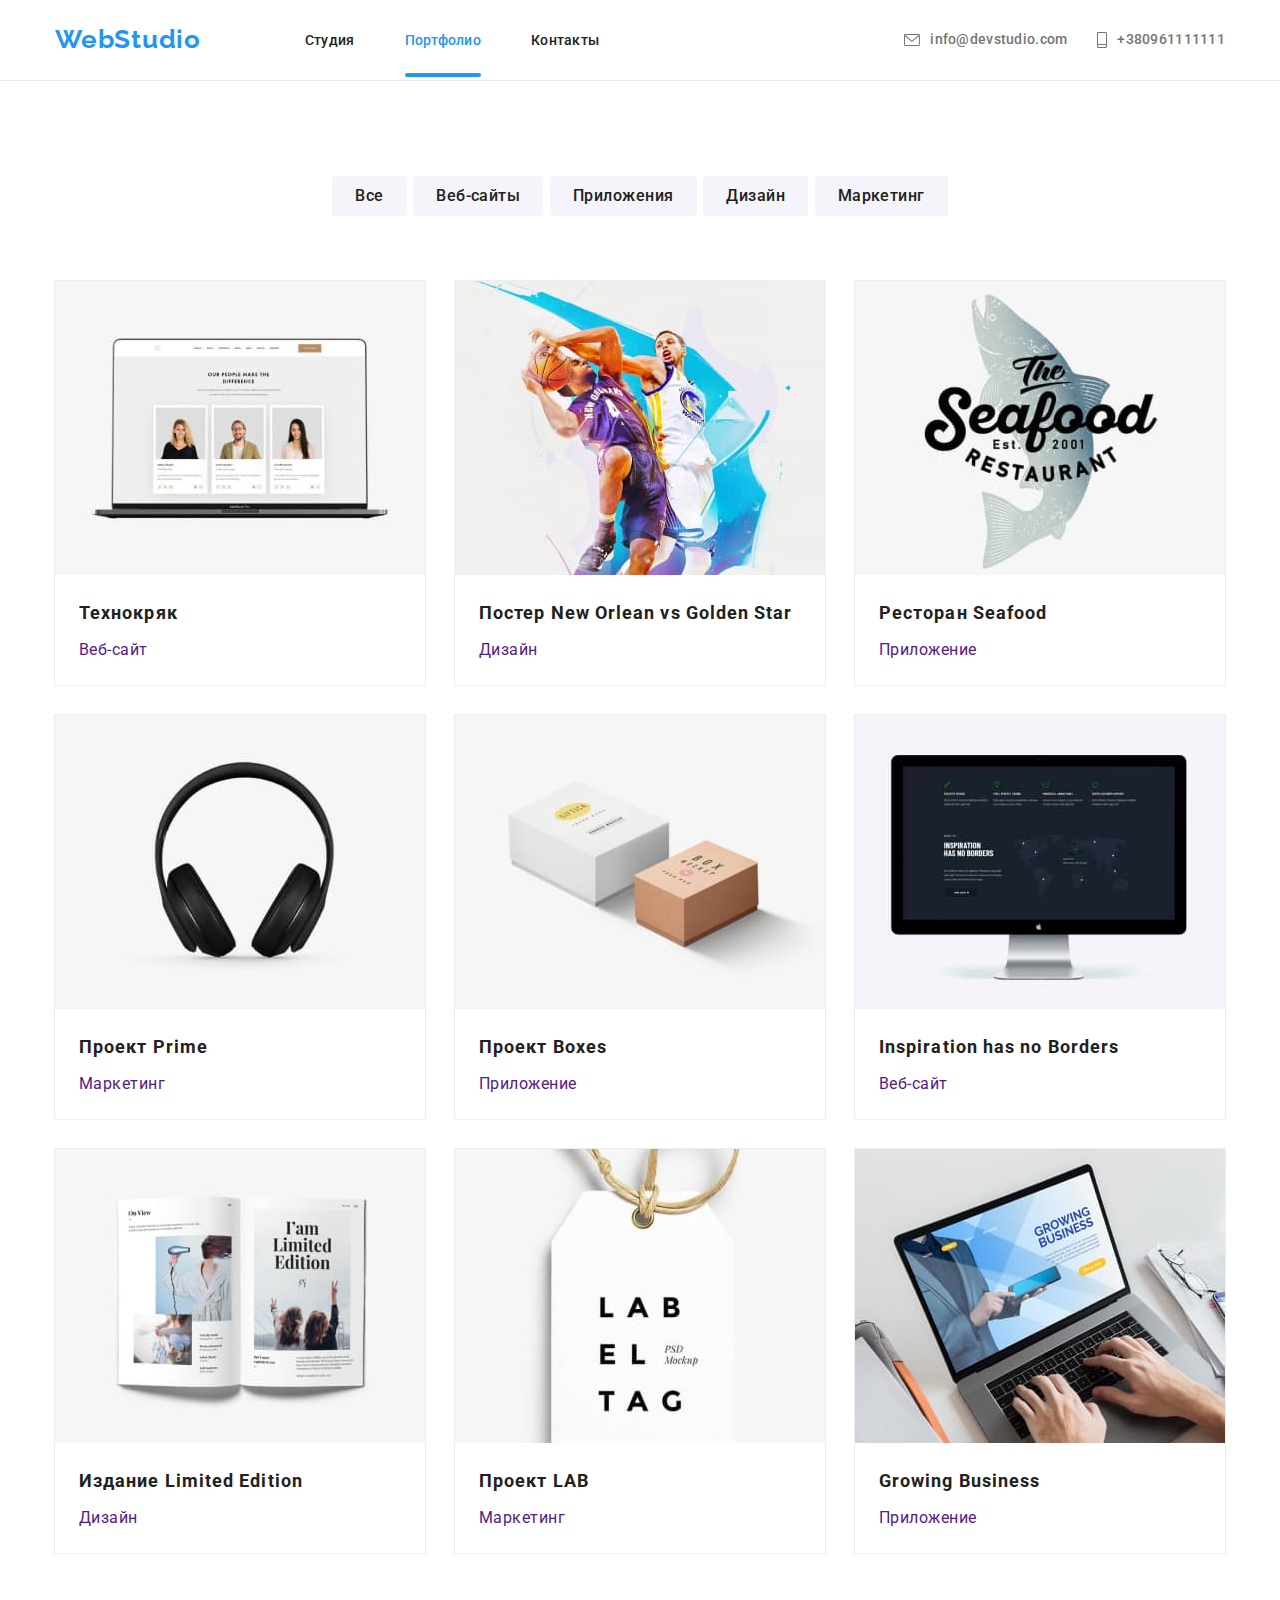
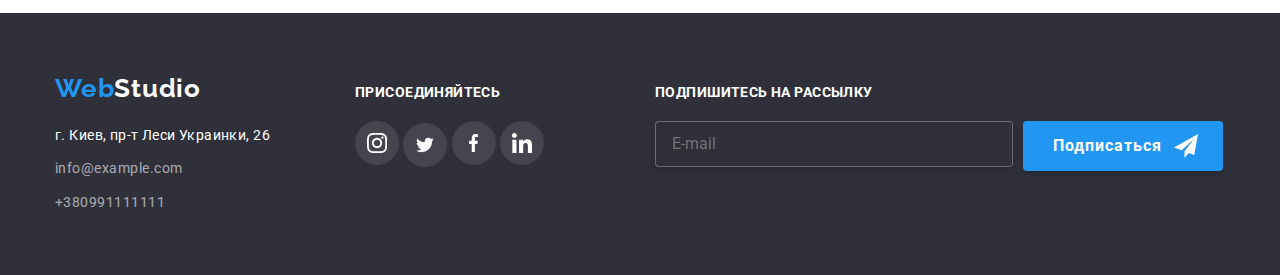
==== commit fa65ecf7: "fix" ====
--- a/portfolio.html
+++ b/portfolio.html
@@ -515,60 +515,60 @@
 
     <footer class="footer">
 
-        <div class="container footer-container">
-            <div class="adaptive-footer-conteiner">
-                <div class="adress-container">
-                    <a href="./" class="logo">Web<span class="logo-footer">Studio</span></a>
-
-                    <p class="adress">г. Киев, пр-т Леси Украинки, 26</p>
-
-                    <ul class="footer-adres_container">
-
-                        <li class="adres-item">
-
-                            <a href="mailto:info@devstudio.com" class="adres-link">info@example.com</a>
+        <div class="container footer__container--center">
+            <div class="footer__conteiner--adaptive">
+                <div class="footer__adress">
+                    <a href="./" class="logo">Web<span class="footer__logo--white">Studio</span></a>
+
+                    <p class="footer__text">г. Киев, пр-т Леси Украинки, 26</p>
+
+                    <ul class="footer__list">
+
+                        <li class="footer__item">
+
+                            <a href="mailto:info@devstudio.com" class="footer__link">info@example.com</a>
                         </li>
                         <li>
-                            <a href="tal:+380991111111" class="adres-link">+380991111111</a>
+                            <a href="tal:+380991111111" class="footer__link">+380991111111</a>
                         </li>
                     </ul>
                 </div>
 
 
-                <div class="footer-socials-container">
-
-                    <h3 class="footer-title">ПРИСОЕДИНЯЙТЕСЬ</h3>
-
-                    <div class="footer-ikon">
-
-                        <a href="" class="footer-link_socials">
+                <div class="footer__socials">
+
+             <b class="footer__title">ПРИСОЕДИНЯЙТЕСЬ</b>       
+
+                    <div class="footer__icon">
+
+                        <a href="" class="footer__link">
                             <svg class="footer-icon_item" width="20" height="20">
                                 <use href="./images/symbol-defs.svg#icon-instagram"></use>
                             </svg></a>
 
                     </div>
 
-                    <div class="footer-ikon">
-
-                        <a href="" class="footer-link_socials">
+                    <div class="footer__icon">
+
+                        <a href="" class="footer__link">
                             <svg class="footer-icon_item" width="20" height="16">
                                 <use href="./images/symbol-defs.svg#icon-twitter"></use>
                             </svg></a>
 
                     </div>
 
-                    <div class="footer-ikon">
-
-                        <a href="" class="footer-link_socials">
+                    <div class="footer__icon">
+
+                        <a href="" class="footer__link">
                             <svg class="footer-icon_item" width="10" height="20">
                                 <use href="./images/symbol-defs.svg#icon-face"></use>
                             </svg></a>
 
                     </div>
 
-                    <div class="footer-ikon">
-
-                        <a href="" class="footer-link_socials">
+                    <div class="footer__icon">
+
+                        <a href="" class="footer__link">
                             <svg class="footer-icon_item" width="20" height="20">
                                 <use href="./images/symbol-defs.svg#icon-linkedin"></use>
                             </svg></a>
--- a/css/main.min.css
+++ b/css/main.min.css
@@ -3,5 +3,5 @@
  Consolas,  'Liberation Mono',  Menlo,- monospace;font-size:1em}small{font-size:80%}sub,sup{font-size:75%;line-height:0;position:relative;vertical-align:baseline}sub{bottom:-0.25em}sup{top:-0.5em}table{text-indent:0;border-color:inherit}button,input,optgroup,select,textarea{font-family:inherit;font-size:100%;line-height:1.15;margin:0}button,select{text-transform:none}button,[type='button'],[type='reset'],[type='submit']{-webkit-appearance:button}::-moz-focus-inner{border-style:none;padding:0}:-moz-focusring{outline:1px dotted ButtonText}:-moz-ui-invalid{box-shadow:none}legend{padding:0}progress{vertical-align:baseline}::-webkit-inner-spin-button,::-webkit-outer-spin-button{height:auto}[type='search']{-webkit-appearance:textfield;outline-offset:-2px}::-webkit-search-decoration{-webkit-appearance:none}::-webkit-file-upload-button{-webkit-appearance:button;font:inherit}summary{display:list-item}.main-container .portfolio-link,.main-container .link-nav,.main-container .auth-nav .link,.site-nav .link,.logo,.auth-nav__link,.footer-adres_container .adres-link{text-decoration:none}textarea{resize:none}.site-nav,.auth-nav,.about-us__list,.work-list,.comand .team,.comand .team .photo .comand-link,.client .client-container,.footer-adres_container,.button-container .button-list{list-style:none;margin:0;padding:0}.main-container img{display:block;max-width:100%;height:auto}.main-hero,.work-list{display:-webkit-box;display:-ms-flexbox;display:flex}.footer-button,.modal .form .service{font-family:Roboto;font-weight:bold;color:white;background-color:#2196F3;letter-spacing:0.06em;font-size:16px;line-height:1.87;min-width:200px;height:50px;border:1px solid transparent;border-radius:4px;-webkit-box-shadow:0px 4px 4px rgba(0,0,0,0.15);box-shadow:0px 4px 4px rgba(0,0,0,0.15)}.main-container{font-family:Roboto, Calibri;letter-spacing:0.03em;margin:0 auto;padding:0}.main-container .portfolio-header{border-bottom:1px solid #ececec}.main-container textarea{resize:none}.container{width:320px;padding-left:15px;padding-right:15px;margin-right:auto;margin-left:auto}@media screen and (min-width: 480px){.container{width:480px}}@media screen and (min-width: 768px){.container{width:768px}}@media screen and (min-width: 1200px){.container{width:1200px}}.page-header{position:relative}.main-nav{display:-webkit-box;display:-ms-flexbox;display:flex;-webkit-box-pack:justify;-ms-flex-pack:justify;justify-content:space-between;-webkit-box-align:center;-ms-flex-align:center;align-items:center;width:100%}@media screen and (min-width: 768px){.main-nav .menu-button__icon{display:none}}.menu-container{-webkit-box-align:center;-ms-flex-align:center;align-items:center;background-color:#ffffff;z-index:1}@media screen and (max-width: 767px){.menu-container{border-top:1px solid #ECECEC;-webkit-box-shadow:0px 4px 8px rgba(0,0,0,0.04),0px 2px 4px rgba(0,0,0,0.08),0px 1px 3px rgba(0,0,0,0.16);box-shadow:0px 4px 8px rgba(0,0,0,0.04),0px 2px 4px rgba(0,0,0,0.08),0px 1px 3px rgba(0,0,0,0.16);padding-top:58px;padding-bottom:82px}}@media screen and (max-width: 767px){.menu-container.is-open{display:block}}@media screen and (max-width: 767px){.menu-container{display:none;position:absolute;top:100%;width:100%;left:0}}@media screen and (min-width: 768px){.menu-container{display:-webkit-box;display:-ms-flexbox;display:flex}}.menu-button{width:40px;height:40px;background-color:#ffffff;margin:0;border:0;padding:0;outline:0}.menu-button .menu-button__icon--cross{display:none}.menu-button.is-open .menu-button__icon--cross{display:block}.menu-button.is-open .menu-button__icon--menu{display:none}.site-nav{-webkit-box-align:center;-ms-flex-align:center;align-items:center;display:-webkit-box;display:-ms-flexbox;display:flex;margin-right:84px}@media screen and (min-width: 1199px){.site-nav{margin-right:305px}}.site-nav__item:nth-child(-n+2){margin-bottom:40px}@media screen and (min-width: 768px){.site-nav__item:nth-child(-n+2){margin-bottom:0}}@media screen and (min-width: 768px){.site-nav__item+.site-nav__item{margin-left:50px}}.site-nav__link--active::after{display:block;position:absolute;content:"";height:4px;width:100%;bottom:0;background:#2196F3;border-radius:2px;-webkit-transform:scale(0);transform:scale(0);-webkit-transition:-webkit-transform 250ms cubic-bezier(0.4, 0, 0.2, 1);transition:-webkit-transform 250ms cubic-bezier(0.4, 0, 0.2, 1);transition:transform 250ms cubic-bezier(0.4, 0, 0.2, 1);transition:transform 250ms cubic-bezier(0.4, 0, 0.2, 1), -webkit-transform 250ms cubic-bezier(0.4, 0, 0.2, 1)}.site-nav__link--active:hover::after,.site-nav__link--active:focus::after{-webkit-transform:scaleX(1);transform:scaleX(1)}@media screen and (max-width: 767px){.site-nav__link--active{padding-bottom:8px}}@media screen and (min-width: 768px){.site-nav__link--active{padding-top:32px;padding-bottom:29px}}.site-nav .link{position:relative;letter-spacing:0.02em;font-weight:500;color:#212121;-webkit-transition-property:color;transition-property:color;-webkit-transition-duration:250ms;transition-duration:250ms;-webkit-transition-timing-function:cubic-bezier(0.4, 0, 0.2, 1);transition-timing-function:cubic-bezier(0.4, 0, 0.2, 1)}.site-nav .link.current{color:#2196F3}.site-nav .link.current::after{-webkit-transform:scaleX(1);transform:scaleX(1)}.site-nav .link:hover,.site-nav .link:focus,.site-nav .link:active{color:#2196F3}@media screen and (max-width: 767px){.site-nav .link{font-size:18px;line-height:1.16}}@media screen and (min-width: 768px){.site-nav .link{font-size:14px;line-height:1.14}}@media screen and (max-width: 767px){.site-nav{width:100%;-webkit-box-orient:vertical;-webkit-box-direction:normal;-ms-flex-direction:column;flex-direction:column}}.logo{padding-top:24px;padding-bottom:25px;font-family:Raleway;color:#2196F3;font-weight:bold;letter-spacing:0.03em}.logo .page-header__logo--black{color:#212121}@media screen and (max-width: 767px){.logo{padding-top:16px;padding-bottom:16px}}@media screen and (min-width: 768px) and (max-width: 1199px){.logo{padding-top:26px;padding-bottom:26px}}@media screen and (max-width: 1199px){.logo{font-size:24px;line-height:1.16}}@media screen and (min-width: 1200px){.logo{font-size:26px;line-height:1.19}}.auth-nav{padding-top:60px;display:-webkit-box;display:-ms-flexbox;display:flex;-webkit-box-pack:center;-ms-flex-pack:center;justify-content:center}@media screen and (max-width: 1199px){.auth-nav{-webkit-box-orient:vertical;-webkit-box-direction:normal;-ms-flex-direction:column;flex-direction:column}}@media screen and (max-width: 767px){.auth-nav{-webkit-box-align:center;-ms-flex-align:center;align-items:center}}@media screen and (min-width: 768px){.auth-nav{padding-top:0}}.auth-nav__item+.auth-nav__item{margin-top:16px}@media screen and (min-width: 768px){.auth-nav__item+.auth-nav__item{margin-top:10px}}@media screen and (min-width: 1200px){.auth-nav__item+.auth-nav__item{margin-top:0;margin-left:30px}}.auth-nav__link{display:-webkit-box;display:-ms-flexbox;display:flex;-webkit-box-align:center;-ms-flex-align:center;align-items:center;font-family:Roboto;font-weight:500;font-size:18px;line-height:1.16;letter-spacing:0.02em;color:#757575;padding:0;-webkit-transition-property:color;transition-property:color;-webkit-transition-duration:250ms;transition-duration:250ms;-webkit-transition-timing-function:cubic-bezier(0.4, 0, 0.2, 1);transition-timing-function:cubic-bezier(0.4, 0, 0.2, 1)}@media screen and (max-width: 767px){.auth-nav__link{font-size:18px;line-height:1.16}}@media screen and (min-width: 768px){.auth-nav__link{font-size:12px;line-height:1.16}}@media screen and (min-width: 1200px){.auth-nav__link{display:-webkit-box;display:-ms-flexbox;display:flex;font-size:14px;line-height:1.14}}.auth-nav__link .auth-nav__icon{margin-right:10px;fill:#757575;-webkit-transition-property:fill;transition-property:fill;-webkit-transition-duration:250ms;transition-duration:250ms;-webkit-transition-timing-function:cubic-bezier(0.4, 0, 0.2, 1);transition-timing-function:cubic-bezier(0.4, 0, 0.2, 1)}.auth-nav__link:hover,.auth-nav__link:focus,.auth-nav__link:active{color:#2196F3}.auth-nav__link:hover .auth-nav__icon,.auth-nav__link:focus .auth-nav__icon{fill:#2196F3}.main-hero{-webkit-box-pack:center;-ms-flex-pack:center;justify-content:center;-webkit-box-align:center;-ms-flex-align:center;align-items:center;height:600px;background-image:-webkit-gradient(linear, left top, right top, from(rgba(47,48,58,0.4)), to(rgba(47,48,58,0.4))),url("../images/Hero-1600.jpg");background-image:linear-gradient(to right, rgba(47,48,58,0.4), rgba(47,48,58,0.4)),url("../images/Hero-1600.jpg");background-position:center;background-size:cover;background-color:chocolate}@media screen and (min-device-pixel-ratio: 2), screen and (-webkit-min-device-pixel-ratio: 2), screen and (min-resolution: 192dpi), screen and (min-resolution: 2dppx){.main-hero{background-image:-webkit-gradient(linear, left top, right top, from(rgba(47,48,58,0.4)), to(rgba(47,48,58,0.4))),url("../images/Hero-1600-2x.jpg");background-image:linear-gradient(to right, rgba(47,48,58,0.4), rgba(47,48,58,0.4)),url("../images/Hero-1600-2x.jpg")}}@media screen and (min-width: 320px) and (max-width: 767px){.main-hero{height:400px;background-image:-webkit-gradient(linear, left top, right top, from(rgba(47,48,58,0.4)), to(rgba(47,48,58,0.4))),url("../images/Hero-480.jpg");background-image:linear-gradient(to right, rgba(47,48,58,0.4), rgba(47,48,58,0.4)),url("../images/Hero-480.jpg")}}@media screen and (min-width: 320px) and (max-width: 767px) and (min-device-pixel-ratio: 2), screen and (min-width: 320px) and (max-width: 767px) and (-webkit-min-device-pixel-ratio: 2), screen and (min-width: 320px) and (max-width: 767px) and (min-resolution: 192dpi), screen and (min-width: 320px) and (max-width: 767px) and (min-resolution: 2dppx){.main-hero{background-image:-webkit-gradient(linear, left top, right top, from(rgba(47,48,58,0.4)), to(rgba(47,48,58,0.4))),url("../images/Hero-480-2x.jpg");background-image:linear-gradient(to right, rgba(47,48,58,0.4), rgba(47,48,58,0.4)),url("../images/Hero-480-2x.jpg")}}@media screen and (min-width: 768px) and (max-width: 1199px){.main-hero{height:400px;background-image:-webkit-gradient(linear, left top, right top, from(rgba(47,48,58,0.4)), to(rgba(47,48,58,0.4))),url("../images/Hero-768.jpg");background-image:linear-gradient(to right, rgba(47,48,58,0.4), rgba(47,48,58,0.4)),url("../images/Hero-768.jpg")}}@media screen and (min-width: 768px) and (max-width: 1199px) and (min-device-pixel-ratio: 2), screen and (min-width: 768px) and (max-width: 1199px) and (-webkit-min-device-pixel-ratio: 2), screen and (min-width: 768px) and (max-width: 1199px) and (min-resolution: 192dpi), screen and (min-width: 768px) and (max-width: 1199px) and (min-resolution: 2dppx){.main-hero{background-image:-webkit-gradient(linear, left top, right top, from(rgba(47,48,58,0.4)), to(rgba(47,48,58,0.4))),url("../images/Hero-768-2x.jpg");background-image:linear-gradient(to right, rgba(47,48,58,0.4), rgba(47,48,58,0.4)),url("../images/Hero-768-2x.jpg")}}.main-hero .main-hero__item{width:360px;text-align:center}@media screen and (min-width: 1200px){.main-hero .main-hero__item{width:696px}}.main-hero .main-hero__item .main-hero__title{color:#ffffff;font-weight:900;font-size:26px;line-height:1.61;margin-top:0;margin-bottom:30px;letter-spacing:0.06em;text-transform:uppercase}@media screen and (min-width: 1200px){.main-hero .main-hero__item .main-hero__title{font-size:44px;line-height:1.36;margin-bottom:20px}}.main-hero .main-hero__item .main-hero__botton{font-family:Roboto;font-weight:bold;color:white;background-color:#2196F3;letter-spacing:0.06em;font-size:16px;line-height:1.87;min-width:200px;height:50px;border:1px solid transparent;border-radius:4px;-webkit-box-shadow:0px 4px 4px rgba(0,0,0,0.15);box-shadow:0px 4px 4px rgba(0,0,0,0.15)}@media screen and (max-width: 1199px){.about-us{padding-top:60px;padding-bottom:60px}}@media screen and (min-width: 1200px){.about-us{padding-top:94px}}.about-us__list{display:-webkit-box;display:-ms-flexbox;display:flex;-ms-flex-wrap:wrap;flex-wrap:wrap}@media screen and (min-width: 768px) and (max-width: 1199px){.about-us__list{margin:-15px}}@media screen and (min-width: 1200px){.about-us__list{-webkit-box-pack:justify;-ms-flex-pack:justify;justify-content:space-between}}@media screen and (min-width: 768px) and (max-width: 1199px){.about-us__item{-ms-flex-preferred-size:calc(50% - 30px);flex-basis:calc(50% - 30px)}}@media screen and (min-width: 1200px){.about-us__item{-ms-flex-preferred-size:calc((100% - 30px * 3) / 4);flex-basis:calc((100% - 30px * 3) / 4)}}@media screen and (min-width: 768px) and (max-width: 1199px){.about-us__item{margin:15px}}@media screen and (max-width: 767px){.about-us__item:nth-child(-n+3){margin-bottom:30px}}.about-us__icon-container{display:-webkit-box;display:-ms-flexbox;display:flex;-webkit-box-pack:center;-ms-flex-pack:center;justify-content:center;-webkit-box-align:center;-ms-flex-align:center;align-items:center;height:120px;background-color:#f5f4fa;border-radius:4px;margin-bottom:30px}.about-us__title{font-weight:bold;font-size:14px;line-height:1.14;color:#212121;margin-bottom:10px;margin-top:0;padding:0}@media screen and (max-width: 767px){.about-us__title{text-align:center}}.about-us__text{color:#757575;font-family:Roboto;font-style:normal;font-weight:normal;font-size:14px;line-height:1.71;letter-spacing:.03em}.profesion{padding-bottom:94px;padding-top:94px}.profesion .function-title{color:#212121;text-align:center;font-weight:bold;font-size:36px;margin-bottom:50px;margin-top:0;line-height:1.16}@media screen and (max-width: 1199px){.profesion{display:none}}.work-list .work-item{position:relative}.work-list .work-item .work-container{display:-webkit-box;display:-ms-flexbox;display:flex;-webkit-box-align:center;-ms-flex-align:center;align-items:center;-webkit-box-pack:center;-ms-flex-pack:center;justify-content:center;position:absolute;width:100%;height:70px;background-color:rgba(47,48,58,0.8);bottom:0}.work-content{margin:0;padding:0;font-family:Roboto;font-weight:bold;font-size:14px;line-height:1.14;letter-spacing:0.03em;color:#ffffff}.work-list .work-item+.work-item{margin-left:30px}.comand{min-width:320px;padding-top:94px;padding-bottom:94px;margin-left:auto;margin-right:auto;background-color:#f5f4fa}@media screen and (min-width: 480px) and (max-width: 1199px){.comand{padding-top:60px;padding-bottom:60px}}@media screen and (min-width: 1200px){.comand{padding-top:94px;padding-bottom:90px}}.comand .comand-title{text-align:center;color:#212121;font-weight:bold;font-size:36px;line-height:1.16;margin-bottom:50px;margin-top:0}@media screen and (min-width: 768px) and (max-width: 1199px){.comand .team{display:-webkit-box;display:-ms-flexbox;display:flex;-ms-flex-wrap:wrap;flex-wrap:wrap;margin:-15px}}@media screen and (min-width: 1200px){.comand .team{display:-webkit-box;display:-ms-flexbox;display:flex;-webkit-box-pack:justify;-ms-flex-pack:justify;justify-content:space-between}}.comand .team .photo{-webkit-box-shadow:0px 1px 3px rgba(0,0,0,0.12),0px 1px 1px rgba(0,0,0,0.14),0px 2px 1px rgba(0,0,0,0.2);box-shadow:0px 1px 3px rgba(0,0,0,0.12),0px 1px 1px rgba(0,0,0,0.14),0px 2px 1px rgba(0,0,0,0.2);border-radius:0px 0px 4px 4px;background:#ffffff}@media screen and (max-width: 767px){.comand .team .photo:nth-child(-n+3){margin-bottom:30px}}@media screen and (min-width: 768px) and (max-width: 1199px){.comand .team .photo{-ms-flex-preferred-size:calc(50% - 30px);flex-basis:calc(50% - 30px);margin:15px}}@media screen and (min-width: 1200px){.comand .team .photo{width:calc((100% - 30px * 3) / 4)}}.comand .team .photo .comand-initials{margin-top:30px;margin-bottom:10px;text-align:center;color:#212121;font-weight:500;font-size:16px;line-height:1.18}.comand .team .photo .icon-item{text-align:center;margin:0;color:#757575;font-family:Roboto;font-style:normal;font-weight:normal;font-size:16px;line-height:1.18;letter-spacing:.03em}.comand .team .photo .social-link{display:-webkit-box;display:-ms-flexbox;display:flex;width:44px;height:44px;-webkit-box-pack:center;-ms-flex-pack:center;justify-content:center;-webkit-box-align:center;-ms-flex-align:center;align-items:center;border-radius:50%;-webkit-transition-property:background-color;transition-property:background-color;-webkit-transition-duration:250ms;transition-duration:250ms;-webkit-transition-timing-function:cubic-bezier(0.4, 0, 0.2, 1);transition-timing-function:cubic-bezier(0.4, 0, 0.2, 1)}.comand .team .photo .social-link:hover .icon-about_as{fill:#ffffff}.comand .team .photo .social-link:hover{background-color:#2196F3}.comand .team .photo .comand-link{-ms-flex-pack:distribute;justify-content:space-around;margin-left:auto;margin-right:auto;display:-webkit-box;display:-ms-flexbox;display:flex;padding-bottom:24px;width:206px;margin-top:16px}.comand .team .photo .icon-about_as{fill:#afb1b8;-webkit-transition-property:fill;transition-property:fill;-webkit-transition-duration:250ms;transition-duration:250ms;-webkit-transition-timing-function:cubic-bezier(0.4, 0, 0.2, 1);transition-timing-function:cubic-bezier(0.4, 0, 0.2, 1)}.client{padding-top:60px;padding-bottom:60px}@media screen and (min-width: 1200px){.client{padding-top:94px;padding-bottom:90px}}.client .comand-title{text-align:center;color:#212121;font-weight:bold;font-size:36px;line-height:1.16;margin-bottom:50px;margin-top:0}.client .client-container{margin:-15px;display:-webkit-box;display:-ms-flexbox;display:flex;-ms-flex-wrap:wrap;flex-wrap:wrap}.client .client-container .client-container_item{margin:15px;width:calc(50% - 30px)}@media screen and (min-width: 768px){.client .client-container .client-container_item{width:calc((100% - 30px * 3) / 3)}}@media screen and (min-width: 1200px){.client .client-container .client-container_item{width:calc((100% - 30px * 6) / 6)}}.client .client-container .client-container_item .client-link{display:-webkit-inline-box;display:-ms-inline-flexbox;display:inline-flex;-webkit-box-pack:center;-ms-flex-pack:center;justify-content:center;-webkit-box-align:center;-ms-flex-align:center;align-items:center;width:100%;height:90px;border:1px solid #afb1b8;border-radius:4px;-webkit-transition-property:border-color;transition-property:border-color;-webkit-transition-duration:250ms;transition-duration:250ms;-webkit-transition-timing-function:cubic-bezier(0.4, 0, 0.2, 1);transition-timing-function:cubic-bezier(0.4, 0, 0.2, 1)}.client .client-container .client-container_item .client-link .client-svg{fill:#afb1b8;-webkit-transition-property:fill;transition-property:fill;-webkit-transition-duration:250ms;transition-duration:250ms;-webkit-transition-timing-function:cubic-bezier(0.4, 0, 0.2, 1);transition-timing-function:cubic-bezier(0.4, 0, 0.2, 1)}.client .client-container .client-container_item .client-link:hover{border-color:#2196F3}.client .client-container .client-container_item .client-link:hover .client-svg{fill:#2196F3}.footer{padding-top:60px;padding-bottom:60px;margin-left:auto;margin-right:auto;background-color:#2f303a}.footer .logo{font-family:Raleway;color:#2196F3;font-weight:bold;font-size:26px;line-height:1.19;letter-spacing:0.03em;padding:0}.footer .logo .logo-footer{color:#ffffff}.footer-container{display:-webkit-box;display:-ms-flexbox;display:flex;-webkit-box-align:center;-ms-flex-align:center;align-items:center}@media screen and (max-width: 1199px){.footer-container{-webkit-box-orient:vertical;-webkit-box-direction:normal;-ms-flex-direction:column;flex-direction:column}}@media screen and (min-width: 1200px){.footer-container{-webkit-box-align:baseline;-ms-flex-align:baseline;align-items:baseline;-webkit-box-pack:justify;-ms-flex-pack:justify;justify-content:space-between}}@media screen and (min-width: 768px) and (max-width: 1199px){.footer-container .adaptive-footer-conteiner{display:-webkit-box;display:-ms-flexbox;display:flex;-webkit-box-pack:justify;-ms-flex-pack:justify;justify-content:space-between;width:603px;margin-bottom:60px}}@media screen and (min-width: 1200px){.footer-container .adaptive-footer-conteiner{display:-webkit-box;display:-ms-flexbox;display:flex;-webkit-box-pack:justify;-ms-flex-pack:justify;justify-content:space-between;width:506px;-webkit-box-align:baseline;-ms-flex-align:baseline;align-items:baseline}}.adress-container{display:-webkit-box;display:-ms-flexbox;display:flex;-webkit-box-orient:vertical;-webkit-box-direction:normal;-ms-flex-direction:column;flex-direction:column;width:232px;margin:0}@media screen and (max-width: 1199px){.adress-container{-webkit-box-align:center;-ms-flex-align:center;align-items:center}}.adress{margin-top:20px;margin-bottom:10px;color:white;font-family:Roboto;font-style:normal;font-weight:normal;font-size:14px;line-height:1.71;letter-spacing:.03em}.footer-adres_container .adres-item{margin-bottom:10px}.footer-adres_container .adres-link{display:-webkit-box;display:-ms-flexbox;display:flex;font-size:14px;line-height:1.71;color:rgba(255,255,255,0.6)}@media screen and (max-width: 1199px){.footer-adres_container .adres-link{-webkit-box-pack:center;-ms-flex-pack:center;justify-content:center}}.footer-title{text-align:center;margin-bottom:20px;margin-top:0;padding:0;font-family:Roboto;font-weight:bold;font-size:14px;line-height:1.14;letter-spacing:0.03em;color:#ffffff}.footer-socials-container{width:206px}@media screen and (max-width: 767px){.footer-socials-container{margin-top:60px;margin-bottom:60px;margin-left:auto;margin-right:auto}}.footer-socials-container .footer-ikon{display:inline-block}.footer-socials-container .footer-ikon .footer-link_socials{display:-webkit-box;display:-ms-flexbox;display:flex;width:44px;height:44px;-webkit-box-pack:center;-ms-flex-pack:center;justify-content:center;-webkit-box-align:center;-ms-flex-align:center;align-items:center;border-radius:50%;background-color:rgba(255,255,255,0.1);-webkit-transition-property:background-color;transition-property:background-color;-webkit-transition-duration:250ms;transition-duration:250ms;-webkit-transition-timing-function:cubic-bezier(0.4, 0, 0.2, 1);transition-timing-function:cubic-bezier(0.4, 0, 0.2, 1)}.footer-socials-container .footer-ikon .footer-link_socials .footer-icon_item{fill:#ffffff}.footer-socials-container .footer-ikon .footer-link_socials:hover{background-color:#2196F3}.footer-socials-container .footer-ikon+.footer-ikon{margin-left:4px}.footer-form_container{display:-webkit-box;display:-ms-flexbox;display:flex;-ms-flex-wrap:wrap;flex-wrap:wrap}@media screen and (min-width: 768px) and (max-width: 1199px){.footer-form_container{-webkit-box-pack:center;-ms-flex-pack:center;justify-content:center;width:570px}}@media screen and (max-width: 1199px){.footer-form_container{-webkit-box-pack:center;-ms-flex-pack:center;justify-content:center}}@media screen and (min-width: 1200px){.footer-form_container{width:570px}}.footer-form{font-family:Roboto;font-weight:bold;margin-bottom:20px;font-size:14px;line-height:1.14;letter-spacing:0.03em;text-transform:uppercase;color:#FFFFFF}@media screen and (max-width: 1199px){.footer-form{text-align:center}}.footer-input{margin-bottom:20px;padding:13px 16px;color:#fff;background-color:#2F303A;outline:0;border:1px solid rgba(255,255,255,0.3);-webkit-box-sizing:border-box;box-sizing:border-box;-webkit-filter:drop-shadow(0px 4px 4px rgba(0,0,0,0.15));filter:drop-shadow(0px 4px 4px rgba(0,0,0,0.15));border-radius:4px;-webkit-transition:border 250ms cubic-bezier(0.4, 0, 0.2, 1);transition:border 250ms cubic-bezier(0.4, 0, 0.2, 1)}@media screen and (min-width: 480px){.footer-input{width:450px;margin-bottom:20px}}@media screen and (min-width: 1200px){.footer-input{width:358px}}.footer-button{display:-webkit-inline-box;display:-ms-inline-flexbox;display:inline-flex;-webkit-box-align:center;-ms-flex-align:center;align-items:center;padding-left:29px}@media screen and (min-width: 1200px){.footer-button{margin-left:10px}}.footer-button .form-button_icon{content:"";width:24px;height:24px;margin-left:12px;background-repeat:no-repeat;background-image:url(../images/send.svg)}.backdrop{position:fixed;top:0;left:0;width:100%;height:100%;background-color:rgba(0,0,0,0.2);padding-top:93px;padding-bottom:94px;padding-left:15px;padding-right:15px;overflow-y:scroll;z-index:2}@media screen and (min-width: 768px){.backdrop{padding-top:208px;padding-bottom:207px;padding-left:159px;padding-right:159px}}.is-hidden{opacity:0;pointer-events:none}.backdrop.is-hidden .modal{-webkit-transform:scale(0.5);transform:scale(0.5)}@media screen and (min-width: 1200px){.backdrop.is-hidden .modal{-webkit-transform:translate(-50%, -50%) scale(0.5);transform:translate(-50%, -50%) scale(0.5)}}.modal{padding:40px 10px 40px 10px;-webkit-transform:scale(1);transform:scale(1);-webkit-transition:-webkit-transform 250ms cubic-bezier(0.4, 0, 0.2, 1);transition:-webkit-transform 250ms cubic-bezier(0.4, 0, 0.2, 1);transition:transform 250ms cubic-bezier(0.4, 0, 0.2, 1);transition:transform 250ms cubic-bezier(0.4, 0, 0.2, 1), -webkit-transform 250ms cubic-bezier(0.4, 0, 0.2, 1);opacity:1;background:#ffffff;-webkit-box-shadow:0px 1px 3px rgba(0,0,0,0.12),0px 1px 1px rgba(0,0,0,0.14),0px 2px 1px rgba(0,0,0,0.2);box-shadow:0px 1px 3px rgba(0,0,0,0.12),0px 1px 1px rgba(0,0,0,0.14),0px 2px 1px rgba(0,0,0,0.2);border-radius:4px}@media screen and (min-width: 480px) and (max-width: 1199px){.modal{position:relative;padding:40px}}@media screen and (min-width: 1200px){.modal{position:absolute;padding:40px;-webkit-transform:translate(-50%, -50%) scale(1);transform:translate(-50%, -50%) scale(1);width:528px;height:581px;top:50%;left:50%}}.modal .close{display:-webkit-box;display:-ms-flexbox;display:flex;-webkit-box-align:center;-ms-flex-align:center;align-items:center;-webkit-box-pack:center;-ms-flex-pack:center;justify-content:center;padding:0;width:30px;height:30px;margin-right:8px;margin-top:8px;background:#ffffff;border:1px solid rgba(0,0,0,0.1);border-radius:50%;position:absolute;top:0;right:0}.modal .close .close-icon{-webkit-transition-duration:250ms;transition-duration:250ms;-webkit-transition-timing-function:cubic-bezier(0.4, 0, 0.2, 1);transition-timing-function:cubic-bezier(0.4, 0, 0.2, 1)}.modal .close .close-icon:hover{fill:#2196F3}.modal .form{width:100%}.modal .form .form-title{font-family:Roboto;font-weight:bold;font-size:20px;line-height:1.5;text-align:center;letter-spacing:0.03em;margin:0;margin-bottom:12px;color:#212121}@media screen and (min-width: 1200px){.modal .form .form-title{line-height:1.15}}.modal .form .label{display:block;margin-bottom:4px;font-family:Roboto;font-size:12px;line-height:1.16;letter-spacing:0.01em;color:#757575}.modal .form .form-label{display:-webkit-box;display:-ms-flexbox;display:flex;position:relative;margin-bottom:10px;position:relative}.modal .form .form-label .form-input{width:100%;padding-top:8px;padding-bottom:8px;padding-left:42px;border:1px solid rgba(33,33,33,0.2);outline:0;border-radius:4px;-webkit-transition:border 250ms cubic-bezier(0.4, 0, 0.2, 1);transition:border 250ms cubic-bezier(0.4, 0, 0.2, 1)}.modal .form .form-label .form-input:focus{border-color:#2196F3}.modal .form .form-label .form-input:focus+.form-icon{fill:#2196F3}.modal .form .form-label .form-icon{position:absolute;top:50%;left:15px;fill:#212121;-webkit-transform:translateY(-50%);transform:translateY(-50%);-webkit-transition-property:fill;transition-property:fill;-webkit-transition-duration:250ms;transition-duration:250ms;-webkit-transition-timing-function:cubic-bezier(0.4, 0, 0.2, 1);transition-timing-function:cubic-bezier(0.4, 0, 0.2, 1);background-size:auto}.modal .form .checkbox-container{display:-webkit-box;display:-ms-flexbox;display:flex;-webkit-box-pack:center;-ms-flex-pack:center;justify-content:center;position:relative;margin-bottom:30px}.modal .form .checkbox-container .label-checkbox{display:-webkit-box;display:-ms-flexbox;display:flex;-webkit-box-align:center;-ms-flex-align:center;align-items:center;font-family:Roboto;font-size:12px;line-height:1.16;letter-spacing:0.03em;color:#757575}@media screen and (min-width: 1200px){.modal .form .checkbox-container .label-checkbox{font-size:14px;line-height:1.71}}.modal .form .checkbox-container .label-checkbox .checkbox{-webkit-appearance:none;-moz-appearance:none;appearance:none}.modal .form .checkbox-container .label-checkbox .checkbox:checked+.checkbox-icon{background:#2196F3;border:0;border-color:#2196F3}.modal .form .checkbox-container .label-checkbox .checkbox-icon{border:2px solid #212121;fill:#ffffff;border-radius:4px}.modal .form .checkbox-container .label-checkbox .form-item{margin-left:7px}.modal .form .checkbox-container .label-checkbox .form-item .link-checkbox{color:#2196F3}.modal .form .service.form-botton{display:block;margin-left:auto;margin-right:auto}.button-container{display:-webkit-box;display:-ms-flexbox;display:flex;-webkit-box-pack:center;-ms-flex-pack:center;justify-content:center;margin-right:auto;margin-left:auto}@media screen and (max-width: 767px){.button-container{padding-left:15px;padding-right:15px;padding-top:60px;padding-bottom:40px}}@media screen and (min-width: 768px) and (max-width: 1199px){.button-container{padding-top:60px;padding-bottom:30px}}@media screen and (min-width: 1200px){.button-container{padding-top:94px;padding-bottom:50px}}.button-container .button-list .portfolio-button{border-radius:4px;border:1px solid transparent;display:inline-block}@media screen and (max-width: 767px){.button-container .button-list .portfolio-button:nth-child(-n+3){margin-bottom:15px}}.button-container .button-list .portfolio-button .item{font-family:Roboto;font-weight:500;font-size:16px;line-height:1.62;letter-spacing:0.03em;color:#212121;background:#f5f4fa;border-radius:4px;border:1px solid transparent;padding:6px 22px;-webkit-transition-property:color, background-color;transition-property:color, background-color;-webkit-transition-duration:250ms;transition-duration:250ms;-webkit-transition-timing-function:cubic-bezier(0.4, 0, 0.2, 1);transition-timing-function:cubic-bezier(0.4, 0, 0.2, 1)}.button-container .button-list .portfolio-button .item:hover{color:#ffffff;background-color:#2196F3;-webkit-box-shadow:0px 3px 1px rgba(0,0,0,0.1),0px 1px 2px rgba(0,0,0,0.08),0px 2px 2px rgba(0,0,0,0.12);box-shadow:0px 3px 1px rgba(0,0,0,0.1),0px 1px 2px rgba(0,0,0,0.08),0px 2px 2px rgba(0,0,0,0.12);border-radius:4px}.projeckt{padding-top:40px;padding-bottom:60px}@media screen and (min-width: 768px){.projeckt{padding-top:14px}}.portfolio-style{padding:0;margin:-15px;list-style:none;-ms-flex-wrap:wrap;flex-wrap:wrap;display:-webkit-box;display:-ms-flexbox;display:flex}.style-chyld{position:relative;margin:14px;border:1px solid #eeeeee}.style-chyld:hover{border:1px solid #eeeeee;-webkit-box-sizing:border-box;box-sizing:border-box;-webkit-box-shadow:0px 1px 1px rgba(0,0,0,0.12),0px 4px 4px rgba(0,0,0,0.06),1px 4px 6px rgba(0,0,0,0.16);box-shadow:0px 1px 1px rgba(0,0,0,0.12),0px 4px 4px rgba(0,0,0,0.06),1px 4px 6px rgba(0,0,0,0.16)}.style-chyld:hover .title-menu_function{-webkit-transform:translateY(0);transform:translateY(0)}.title-menu{position:absolute;overflow:hidden}.title-menu_function{background-color:rgba(33,150,243,0.9);-webkit-transform:translateY(100%);transform:translateY(100%);-webkit-transition:-webkit-transform 250ms cubic-bezier(0.4, 0, 0.2, 1);transition:-webkit-transform 250ms cubic-bezier(0.4, 0, 0.2, 1);transition:transform 250ms cubic-bezier(0.4, 0, 0.2, 1);transition:transform 250ms cubic-bezier(0.4, 0, 0.2, 1), -webkit-transform 250ms cubic-bezier(0.4, 0, 0.2, 1)}@media screen and (min-width: 320px){.title-menu_function{padding-top:22px;padding-bottom:22px;padding-left:24px;padding-right:24px}}@media screen and (min-width: 480px) and (max-width: 767px){.title-menu_function{padding-top:82px;padding-bottom:77px;padding-left:24px;padding-right:24px}}@media screen and (min-width: 768px){.title-menu_function{padding-top:52px;padding-bottom:53px;padding-left:24px;padding-right:24px}}.title-menu_item{margin:0;font-family:Roboto;font-size:14px;line-height:1.55;letter-spacing:0.03em;color:#ffffff}@media screen and (min-width: 480px){.title-menu_item{font-size:18px}}.style-title{padding-top:20px;padding-left:24px;font-family:Roboto;font-weight:bold;font-size:18px;line-height:2;margin-top:0;margin-bottom:4px;color:#212121;letter-spacing:0.06em}.text-item{padding-left:24px;padding-bottom:20px;margin:0;font-family:Roboto;font-style:normal;font-weight:normal;font-size:16px;line-height:1.87;letter-spacing:.03em}
+ monospace;font-size:1em}small{font-size:80%}sub,sup{font-size:75%;line-height:0;position:relative;vertical-align:baseline}sub{bottom:-0.25em}sup{top:-0.5em}table{text-indent:0;border-color:inherit}button,input,optgroup,select,textarea{font-family:inherit;font-size:100%;line-height:1.15;margin:0}button,select{text-transform:none}button,[type='button'],[type='reset'],[type='submit']{-webkit-appearance:button}::-moz-focus-inner{border-style:none;padding:0}:-moz-focusring{outline:1px dotted ButtonText}:-moz-ui-invalid{box-shadow:none}legend{padding:0}progress{vertical-align:baseline}::-webkit-inner-spin-button,::-webkit-outer-spin-button{height:auto}[type='search']{-webkit-appearance:textfield;outline-offset:-2px}::-webkit-search-decoration{-webkit-appearance:none}::-webkit-file-upload-button{-webkit-appearance:button;font:inherit}summary{display:list-item}.main-container .portfolio-link,.main-container .link-nav,.main-container .auth-nav .link,.site-nav .link,.logo,.auth-nav__link,.footer__list .footer__link{text-decoration:none}textarea{resize:none}.site-nav,.auth-nav,.about-us__list,.work-list,.command .command__list,.command .command__list .command__item .command-social,.client .client__list,.footer__list,.button-container .button-list{list-style:none;margin:0;padding:0}.main-container img{display:block;max-width:100%;height:auto}.main-hero,.work-list{display:-webkit-box;display:-ms-flexbox;display:flex}.footer-button,.modal .form .service{font-family:Roboto;font-weight:bold;color:white;background-color:#2196F3;letter-spacing:0.06em;font-size:16px;line-height:1.87;min-width:200px;height:50px;border:1px solid transparent;border-radius:4px;-webkit-box-shadow:0px 4px 4px rgba(0,0,0,0.15);box-shadow:0px 4px 4px rgba(0,0,0,0.15)}.main-container{font-family:Roboto, Calibri;letter-spacing:0.03em;margin:0 auto;padding:0}.main-container .portfolio-header{border-bottom:1px solid #ececec}.main-container textarea{resize:none}.container{width:320px;padding-left:15px;padding-right:15px;margin-right:auto;margin-left:auto}@media screen and (min-width: 480px){.container{width:480px}}@media screen and (min-width: 768px){.container{width:768px}}@media screen and (min-width: 1200px){.container{width:1200px}}.page-header{position:relative}.main-nav{display:-webkit-box;display:-ms-flexbox;display:flex;-webkit-box-pack:justify;-ms-flex-pack:justify;justify-content:space-between;-webkit-box-align:center;-ms-flex-align:center;align-items:center;width:100%;overflow:hidden}@media screen and (min-width: 768px){.main-nav .menu-button__icon{display:none}}.menu-container{-webkit-box-align:center;-ms-flex-align:center;align-items:center;background-color:#ffffff}@media screen and (max-width: 767px){.menu-container{-webkit-transform:translateX(-120%);transform:translateX(-120%);-webkit-transition:-webkit-transform 250ms cubic-bezier(0.4, 0, 0.2, 1);transition:-webkit-transform 250ms cubic-bezier(0.4, 0, 0.2, 1);transition:transform 250ms cubic-bezier(0.4, 0, 0.2, 1);transition:transform 250ms cubic-bezier(0.4, 0, 0.2, 1), -webkit-transform 250ms cubic-bezier(0.4, 0, 0.2, 1);border-top:1px solid #ECECEC;-webkit-box-shadow:0px 4px 8px rgba(0,0,0,0.04),0px 2px 4px rgba(0,0,0,0.08),0px 1px 3px rgba(0,0,0,0.16);box-shadow:0px 4px 8px rgba(0,0,0,0.04),0px 2px 4px rgba(0,0,0,0.08),0px 1px 3px rgba(0,0,0,0.16);padding-top:58px;padding-bottom:82px}}@media screen and (max-width: 767px){.menu-container.is-open{-webkit-transform:translateX(0);transform:translateX(0)}}@media screen and (max-width: 767px){.menu-container{position:absolute;top:100%;width:100%;left:0}}@media screen and (min-width: 768px){.menu-container{display:-webkit-box;display:-ms-flexbox;display:flex}}.menu-button{width:40px;height:40px;background-color:#ffffff;margin:0;border:0;padding:0;outline:0}.menu-button .menu-button__icon--cross{display:none}.menu-button.is-open .menu-button__icon--cross{display:block}.menu-button.is-open .menu-button__icon--menu{display:none}.site-nav{-webkit-box-align:center;-ms-flex-align:center;align-items:center;display:-webkit-box;display:-ms-flexbox;display:flex;margin-right:84px}@media screen and (min-width: 1199px){.site-nav{margin-right:305px}}.site-nav__item:nth-child(-n+2){margin-bottom:40px}@media screen and (min-width: 768px){.site-nav__item:nth-child(-n+2){margin-bottom:0}}@media screen and (min-width: 768px){.site-nav__item+.site-nav__item{margin-left:50px}}.site-nav__link--active::after{display:block;position:absolute;content:"";height:4px;width:100%;bottom:0;background:#2196F3;border-radius:2px;-webkit-transform:scale(0);transform:scale(0);-webkit-transition:-webkit-transform 250ms cubic-bezier(0.4, 0, 0.2, 1);transition:-webkit-transform 250ms cubic-bezier(0.4, 0, 0.2, 1);transition:transform 250ms cubic-bezier(0.4, 0, 0.2, 1);transition:transform 250ms cubic-bezier(0.4, 0, 0.2, 1), -webkit-transform 250ms cubic-bezier(0.4, 0, 0.2, 1)}.site-nav__link--active:hover::after,.site-nav__link--active:focus::after{-webkit-transform:scaleX(1);transform:scaleX(1)}@media screen and (max-width: 767px){.site-nav__link--active{padding-bottom:8px}}@media screen and (min-width: 768px){.site-nav__link--active{padding-top:32px;padding-bottom:29px}}.site-nav .link{position:relative;letter-spacing:0.02em;font-weight:500;color:#212121;-webkit-transition-property:color;transition-property:color;-webkit-transition-duration:250ms;transition-duration:250ms;-webkit-transition-timing-function:cubic-bezier(0.4, 0, 0.2, 1);transition-timing-function:cubic-bezier(0.4, 0, 0.2, 1)}.site-nav .link.current{color:#2196F3}.site-nav .link.current::after{-webkit-transform:scaleX(1);transform:scaleX(1)}.site-nav .link:hover,.site-nav .link:focus,.site-nav .link:active{color:#2196F3}@media screen and (max-width: 767px){.site-nav .link{font-size:18px;line-height:1.16}}@media screen and (min-width: 768px){.site-nav .link{font-size:14px;line-height:1.14}}@media screen and (max-width: 767px){.site-nav{width:100%;-webkit-box-orient:vertical;-webkit-box-direction:normal;-ms-flex-direction:column;flex-direction:column}}.logo{padding-top:24px;padding-bottom:25px;font-family:Raleway;color:#2196F3;font-weight:bold;letter-spacing:0.03em}.logo .logo--black{color:#212121}@media screen and (max-width: 767px){.logo{padding-top:16px;padding-bottom:16px}}@media screen and (min-width: 768px) and (max-width: 1199px){.logo{padding-top:26px;padding-bottom:26px}}@media screen and (max-width: 1199px){.logo{font-size:24px;line-height:1.16}}@media screen and (min-width: 1200px){.logo{font-size:26px;line-height:1.19}}.auth-nav{padding-top:60px;display:-webkit-box;display:-ms-flexbox;display:flex;-webkit-box-pack:center;-ms-flex-pack:center;justify-content:center}@media screen and (max-width: 1199px){.auth-nav{-webkit-box-orient:vertical;-webkit-box-direction:normal;-ms-flex-direction:column;flex-direction:column}}@media screen and (max-width: 767px){.auth-nav{-webkit-box-align:center;-ms-flex-align:center;align-items:center}}@media screen and (min-width: 768px){.auth-nav{padding-top:0}}.auth-nav__item+.auth-nav__item{margin-top:16px}@media screen and (min-width: 768px){.auth-nav__item+.auth-nav__item{margin-top:10px}}@media screen and (min-width: 1200px){.auth-nav__item+.auth-nav__item{margin-top:0;margin-left:30px}}.auth-nav__link{display:-webkit-box;display:-ms-flexbox;display:flex;-webkit-box-align:center;-ms-flex-align:center;align-items:center;font-family:Roboto;font-weight:500;font-size:18px;line-height:1.16;letter-spacing:0.02em;color:#757575;padding:0;-webkit-transition-property:color;transition-property:color;-webkit-transition-duration:250ms;transition-duration:250ms;-webkit-transition-timing-function:cubic-bezier(0.4, 0, 0.2, 1);transition-timing-function:cubic-bezier(0.4, 0, 0.2, 1)}@media screen and (max-width: 767px){.auth-nav__link{font-size:18px;line-height:1.16}}@media screen and (min-width: 768px){.auth-nav__link{font-size:12px;line-height:1.16}}@media screen and (min-width: 1200px){.auth-nav__link{display:-webkit-box;display:-ms-flexbox;display:flex;font-size:14px;line-height:1.14}}.auth-nav__link .auth-nav__icon{margin-right:10px;fill:#757575;-webkit-transition-property:fill;transition-property:fill;-webkit-transition-duration:250ms;transition-duration:250ms;-webkit-transition-timing-function:cubic-bezier(0.4, 0, 0.2, 1);transition-timing-function:cubic-bezier(0.4, 0, 0.2, 1)}.auth-nav__link:hover,.auth-nav__link:focus,.auth-nav__link:active{color:#2196F3}.auth-nav__link:hover .auth-nav__icon,.auth-nav__link:focus .auth-nav__icon{fill:#2196F3}.main-hero{-webkit-box-pack:center;-ms-flex-pack:center;justify-content:center;-webkit-box-align:center;-ms-flex-align:center;align-items:center;height:600px;background-image:-webkit-gradient(linear, left top, right top, from(rgba(47,48,58,0.4)), to(rgba(47,48,58,0.4))),url("../images/Hero-1600.jpg");background-image:linear-gradient(to right, rgba(47,48,58,0.4), rgba(47,48,58,0.4)),url("../images/Hero-1600.jpg");background-position:center;background-size:cover;background-color:chocolate}@media screen and (min-device-pixel-ratio: 2), screen and (-webkit-min-device-pixel-ratio: 2), screen and (min-resolution: 192dpi), screen and (min-resolution: 2dppx){.main-hero{background-image:-webkit-gradient(linear, left top, right top, from(rgba(47,48,58,0.4)), to(rgba(47,48,58,0.4))),url("../images/Hero-1600-2x.jpg");background-image:linear-gradient(to right, rgba(47,48,58,0.4), rgba(47,48,58,0.4)),url("../images/Hero-1600-2x.jpg")}}@media screen and (min-width: 320px) and (max-width: 767px){.main-hero{height:400px;background-image:-webkit-gradient(linear, left top, right top, from(rgba(47,48,58,0.4)), to(rgba(47,48,58,0.4))),url("../images/Hero-480.jpg");background-image:linear-gradient(to right, rgba(47,48,58,0.4), rgba(47,48,58,0.4)),url("../images/Hero-480.jpg")}}@media screen and (min-width: 320px) and (max-width: 767px) and (min-device-pixel-ratio: 2), screen and (min-width: 320px) and (max-width: 767px) and (-webkit-min-device-pixel-ratio: 2), screen and (min-width: 320px) and (max-width: 767px) and (min-resolution: 192dpi), screen and (min-width: 320px) and (max-width: 767px) and (min-resolution: 2dppx){.main-hero{background-image:-webkit-gradient(linear, left top, right top, from(rgba(47,48,58,0.4)), to(rgba(47,48,58,0.4))),url("../images/Hero-480-2x.jpg");background-image:linear-gradient(to right, rgba(47,48,58,0.4), rgba(47,48,58,0.4)),url("../images/Hero-480-2x.jpg")}}@media screen and (min-width: 768px) and (max-width: 1199px){.main-hero{height:400px;background-image:-webkit-gradient(linear, left top, right top, from(rgba(47,48,58,0.4)), to(rgba(47,48,58,0.4))),url("../images/Hero-768.jpg");background-image:linear-gradient(to right, rgba(47,48,58,0.4), rgba(47,48,58,0.4)),url("../images/Hero-768.jpg")}}@media screen and (min-width: 768px) and (max-width: 1199px) and (min-device-pixel-ratio: 2), screen and (min-width: 768px) and (max-width: 1199px) and (-webkit-min-device-pixel-ratio: 2), screen and (min-width: 768px) and (max-width: 1199px) and (min-resolution: 192dpi), screen and (min-width: 768px) and (max-width: 1199px) and (min-resolution: 2dppx){.main-hero{background-image:-webkit-gradient(linear, left top, right top, from(rgba(47,48,58,0.4)), to(rgba(47,48,58,0.4))),url("../images/Hero-768-2x.jpg");background-image:linear-gradient(to right, rgba(47,48,58,0.4), rgba(47,48,58,0.4)),url("../images/Hero-768-2x.jpg")}}.main-hero .main-hero__item{width:360px;text-align:center}@media screen and (min-width: 1200px){.main-hero .main-hero__item{width:696px}}.main-hero .main-hero__item .main-hero__title{color:#ffffff;font-weight:900;font-size:26px;line-height:1.61;margin-top:0;margin-bottom:30px;letter-spacing:0.06em;text-transform:uppercase}@media screen and (min-width: 1200px){.main-hero .main-hero__item .main-hero__title{font-size:44px;line-height:1.36;margin-bottom:20px}}.main-hero .main-hero__item .main-hero__botton{font-family:Roboto;font-weight:bold;color:white;background-color:#2196F3;letter-spacing:0.06em;font-size:16px;line-height:1.87;min-width:200px;height:50px;border:1px solid transparent;border-radius:4px;-webkit-box-shadow:0px 4px 4px rgba(0,0,0,0.15);box-shadow:0px 4px 4px rgba(0,0,0,0.15)}@media screen and (max-width: 1199px){.about-us{padding-top:60px;padding-bottom:60px}}@media screen and (min-width: 1200px){.about-us{padding-top:94px}}.about-us__list{display:-webkit-box;display:-ms-flexbox;display:flex;-ms-flex-wrap:wrap;flex-wrap:wrap}@media screen and (min-width: 768px) and (max-width: 1199px){.about-us__list{margin:-15px}}@media screen and (min-width: 1200px){.about-us__list{-webkit-box-pack:justify;-ms-flex-pack:justify;justify-content:space-between}}@media screen and (min-width: 768px) and (max-width: 1199px){.about-us__item{-ms-flex-preferred-size:calc(50% - 30px);flex-basis:calc(50% - 30px)}}@media screen and (min-width: 1200px){.about-us__item{-ms-flex-preferred-size:calc((100% - 30px * 3) / 4);flex-basis:calc((100% - 30px * 3) / 4)}}@media screen and (min-width: 768px) and (max-width: 1199px){.about-us__item{margin:15px}}@media screen and (max-width: 767px){.about-us__item:nth-child(-n+3){margin-bottom:30px}}.about-us__icon-container{display:-webkit-box;display:-ms-flexbox;display:flex;-webkit-box-pack:center;-ms-flex-pack:center;justify-content:center;-webkit-box-align:center;-ms-flex-align:center;align-items:center;height:120px;background-color:#f5f4fa;border-radius:4px;margin-bottom:30px}.about-us__title{font-weight:bold;font-size:14px;line-height:1.14;color:#212121;margin-bottom:10px;margin-top:0;padding:0}@media screen and (max-width: 767px){.about-us__title{text-align:center}}.about-us__text{color:#757575;font-family:Roboto;font-style:normal;font-weight:normal;font-size:14px;line-height:1.71;letter-spacing:.03em}.profesion{padding-bottom:94px;padding-top:94px}.profesion .profesion__title{color:#212121;text-align:center;font-weight:bold;font-size:36px;margin-bottom:50px;margin-top:0;line-height:1.16}@media screen and (max-width: 1199px){.profesion{display:none}}.work-list .work-list__item{position:relative}.work-list .work-list__item .work-list__container{display:-webkit-box;display:-ms-flexbox;display:flex;-webkit-box-align:center;-ms-flex-align:center;align-items:center;-webkit-box-pack:center;-ms-flex-pack:center;justify-content:center;position:absolute;width:100%;height:70px;background-color:rgba(47,48,58,0.8);bottom:0}.work-list__content{margin:0;padding:0;font-family:Roboto;font-weight:bold;font-size:14px;line-height:1.14;letter-spacing:0.03em;color:#ffffff}.work-list .work-list__item+.work-list__item{margin-left:30px}.command{min-width:320px;padding-top:94px;padding-bottom:94px;margin-left:auto;margin-right:auto;background-color:#f5f4fa}@media screen and (min-width: 480px) and (max-width: 1199px){.command{padding-top:60px;padding-bottom:60px}}@media screen and (min-width: 1200px){.command{padding-top:94px;padding-bottom:90px}}.command .command__title{text-align:center;color:#212121;font-weight:bold;font-size:36px;line-height:1.16;margin-bottom:50px;margin-top:0}@media screen and (min-width: 768px) and (max-width: 1199px){.command .command__list{display:-webkit-box;display:-ms-flexbox;display:flex;-ms-flex-wrap:wrap;flex-wrap:wrap;margin:-15px}}@media screen and (min-width: 1200px){.command .command__list{display:-webkit-box;display:-ms-flexbox;display:flex;-webkit-box-pack:justify;-ms-flex-pack:justify;justify-content:space-between}}.command .command__list .command__item{-webkit-box-shadow:0px 1px 3px rgba(0,0,0,0.12),0px 1px 1px rgba(0,0,0,0.14),0px 2px 1px rgba(0,0,0,0.2);box-shadow:0px 1px 3px rgba(0,0,0,0.12),0px 1px 1px rgba(0,0,0,0.14),0px 2px 1px rgba(0,0,0,0.2);border-radius:0px 0px 4px 4px;background:#ffffff}@media screen and (max-width: 767px){.command .command__list .command__item:nth-child(-n+3){margin-bottom:30px}}@media screen and (min-width: 768px) and (max-width: 1199px){.command .command__list .command__item{-ms-flex-preferred-size:calc(50% - 30px);flex-basis:calc(50% - 30px);margin:15px}}@media screen and (min-width: 1200px){.command .command__list .command__item{width:calc((100% - 30px * 3) / 4)}}.command .command__list .command__item .command__initials{margin-top:30px;margin-bottom:10px;text-align:center;color:#212121;font-weight:500;font-size:16px;line-height:1.18}.command .command__list .command__item .command__profesion{text-align:center;margin:0;color:#757575;font-family:Roboto;font-style:normal;font-weight:normal;font-size:16px;line-height:1.18;letter-spacing:.03em}.command .command__list .command__item .command-social{-ms-flex-pack:distribute;justify-content:space-around;margin-left:auto;margin-right:auto;display:-webkit-box;display:-ms-flexbox;display:flex;padding-bottom:24px;width:206px;margin-top:16px}.command .command__list .command__item .command-social__link{display:-webkit-box;display:-ms-flexbox;display:flex;width:44px;height:44px;-webkit-box-pack:center;-ms-flex-pack:center;justify-content:center;-webkit-box-align:center;-ms-flex-align:center;align-items:center;border-radius:50%;-webkit-transition-property:background-color;transition-property:background-color;-webkit-transition-duration:250ms;transition-duration:250ms;-webkit-transition-timing-function:cubic-bezier(0.4, 0, 0.2, 1);transition-timing-function:cubic-bezier(0.4, 0, 0.2, 1)}.command .command__list .command__item .command-social__link:hover .command-social__icon{fill:#ffffff}.command .command__list .command__item .command-social__link:hover{background-color:#2196F3}.command .command__list .command__item .command-social__icon{fill:#afb1b8;-webkit-transition-property:fill;transition-property:fill;-webkit-transition-duration:250ms;transition-duration:250ms;-webkit-transition-timing-function:cubic-bezier(0.4, 0, 0.2, 1);transition-timing-function:cubic-bezier(0.4, 0, 0.2, 1)}.client{padding-top:60px;padding-bottom:60px}@media screen and (min-width: 1200px){.client{padding-top:94px;padding-bottom:90px}}.client .client__title{text-align:center;color:#212121;font-weight:bold;font-size:36px;line-height:1.16;margin-bottom:50px;margin-top:0}.client .client__list{margin:-15px;display:-webkit-box;display:-ms-flexbox;display:flex;-ms-flex-wrap:wrap;flex-wrap:wrap}.client .client__list .client__item{margin:15px;width:calc(50% - 30px)}@media screen and (min-width: 768px){.client .client__list .client__item{width:calc((100% - 30px * 3) / 3)}}@media screen and (min-width: 1200px){.client .client__list .client__item{width:calc((100% - 30px * 6) / 6)}}.client .client__list .client__item .client__link{display:-webkit-inline-box;display:-ms-inline-flexbox;display:inline-flex;-webkit-box-pack:center;-ms-flex-pack:center;justify-content:center;-webkit-box-align:center;-ms-flex-align:center;align-items:center;width:100%;height:90px;border:1px solid #afb1b8;border-radius:4px;-webkit-transition-property:border-color;transition-property:border-color;-webkit-transition-duration:250ms;transition-duration:250ms;-webkit-transition-timing-function:cubic-bezier(0.4, 0, 0.2, 1);transition-timing-function:cubic-bezier(0.4, 0, 0.2, 1)}.client .client__list .client__item .client__link .client__icon{fill:#afb1b8;-webkit-transition-property:fill;transition-property:fill;-webkit-transition-duration:250ms;transition-duration:250ms;-webkit-transition-timing-function:cubic-bezier(0.4, 0, 0.2, 1);transition-timing-function:cubic-bezier(0.4, 0, 0.2, 1)}.client .client__list .client__item .client__link:hover{border-color:#2196F3}.client .client__list .client__item .client__link:hover .client__icon{fill:#2196F3}.footer{padding-top:60px;padding-bottom:60px;margin-left:auto;margin-right:auto;background-color:#2f303a}.footer .logo{font-family:Raleway;color:#2196F3;font-weight:bold;font-size:26px;line-height:1.19;letter-spacing:0.03em;padding:0}.footer .logo .footer__logo--white{color:#ffffff}.footer__container--center{display:-webkit-box;display:-ms-flexbox;display:flex;-webkit-box-align:center;-ms-flex-align:center;align-items:center}@media screen and (max-width: 1199px){.footer__container--center{-webkit-box-orient:vertical;-webkit-box-direction:normal;-ms-flex-direction:column;flex-direction:column}}@media screen and (min-width: 1200px){.footer__container--center{-webkit-box-align:baseline;-ms-flex-align:baseline;align-items:baseline;-webkit-box-pack:justify;-ms-flex-pack:justify;justify-content:space-between}}@media screen and (min-width: 768px) and (max-width: 1199px){.footer__container--center .footer__conteiner--adaptive{display:-webkit-box;display:-ms-flexbox;display:flex;-webkit-box-pack:justify;-ms-flex-pack:justify;justify-content:space-between;width:603px;margin-bottom:60px}}@media screen and (min-width: 1200px){.footer__container--center .footer__conteiner--adaptive{display:-webkit-box;display:-ms-flexbox;display:flex;-webkit-box-pack:justify;-ms-flex-pack:justify;justify-content:space-between;width:506px;-webkit-box-align:baseline;-ms-flex-align:baseline;align-items:baseline}}.footer__adress{display:-webkit-box;display:-ms-flexbox;display:flex;-webkit-box-orient:vertical;-webkit-box-direction:normal;-ms-flex-direction:column;flex-direction:column;width:232px;margin:0}@media screen and (max-width: 1199px){.footer__adress{-webkit-box-align:center;-ms-flex-align:center;align-items:center}}.footer__text{margin-top:20px;margin-bottom:10px;color:white;font-family:Roboto;font-style:normal;font-weight:normal;font-size:14px;line-height:1.71;letter-spacing:.03em}.footer__list .footer__item{margin-bottom:10px}.footer__list .footer__link{display:-webkit-box;display:-ms-flexbox;display:flex;font-size:14px;line-height:1.71;color:rgba(255,255,255,0.6)}@media screen and (max-width: 1199px){.footer__list .footer__link{-webkit-box-pack:center;-ms-flex-pack:center;justify-content:center}}.footer__title{display:block;margin-bottom:20px;margin-top:0;padding:0;font-family:Roboto;font-weight:bold;font-size:14px;line-height:1.14;letter-spacing:0.03em;color:#ffffff}.footer__socials{width:206px}@media screen and (max-width: 767px){.footer__socials{margin-top:60px;margin-bottom:60px;margin-left:auto;margin-right:auto}}@media screen and (max-width: 1199px){.footer__socials{text-align:center}}.footer__socials .footer__icon{display:inline-block}.footer__socials .footer__icon .footer__link{display:-webkit-box;display:-ms-flexbox;display:flex;width:44px;height:44px;-webkit-box-pack:center;-ms-flex-pack:center;justify-content:center;-webkit-box-align:center;-ms-flex-align:center;align-items:center;border-radius:50%;background-color:rgba(255,255,255,0.1);-webkit-transition-property:background-color;transition-property:background-color;-webkit-transition-duration:250ms;transition-duration:250ms;-webkit-transition-timing-function:cubic-bezier(0.4, 0, 0.2, 1);transition-timing-function:cubic-bezier(0.4, 0, 0.2, 1)}.footer__socials .footer__icon .footer__link .footer-icon_item{fill:#ffffff}.footer__socials .footer__icon .footer__link:hover{background-color:#2196F3}.footer__socials .footer-ikon+.footer-ikon{margin-left:4px}.footer-form_container{display:-webkit-box;display:-ms-flexbox;display:flex;-ms-flex-wrap:wrap;flex-wrap:wrap}@media screen and (min-width: 768px) and (max-width: 1199px){.footer-form_container{-webkit-box-pack:center;-ms-flex-pack:center;justify-content:center;width:570px}}@media screen and (max-width: 1199px){.footer-form_container{-webkit-box-pack:center;-ms-flex-pack:center;justify-content:center}}@media screen and (min-width: 1200px){.footer-form_container{width:570px}}.footer-form{font-family:Roboto;font-weight:bold;margin-bottom:20px;font-size:14px;line-height:1.14;letter-spacing:0.03em;text-transform:uppercase;color:#FFFFFF}@media screen and (max-width: 1199px){.footer-form{text-align:center}}.footer-input{margin-bottom:20px;padding:13px 16px;color:#fff;background-color:#2F303A;outline:0;border:1px solid rgba(255,255,255,0.3);-webkit-box-sizing:border-box;box-sizing:border-box;-webkit-filter:drop-shadow(0px 4px 4px rgba(0,0,0,0.15));filter:drop-shadow(0px 4px 4px rgba(0,0,0,0.15));border-radius:4px;-webkit-transition:border 250ms cubic-bezier(0.4, 0, 0.2, 1);transition:border 250ms cubic-bezier(0.4, 0, 0.2, 1)}@media screen and (min-width: 480px){.footer-input{width:450px;margin-bottom:20px}}@media screen and (min-width: 1200px){.footer-input{width:358px}}.footer-button{display:-webkit-inline-box;display:-ms-inline-flexbox;display:inline-flex;-webkit-box-align:center;-ms-flex-align:center;align-items:center;padding-left:29px}@media screen and (min-width: 1200px){.footer-button{margin-left:10px}}.footer-button .form-button_icon{content:"";width:24px;height:24px;margin-left:12px;background-repeat:no-repeat;background-image:url(../images/send.svg)}.backdrop{position:fixed;top:0;left:0;width:100%;height:100%;background-color:rgba(0,0,0,0.2);padding-top:93px;padding-bottom:94px;padding-left:15px;padding-right:15px;overflow-y:scroll;z-index:2}@media screen and (min-width: 768px){.backdrop{padding-top:208px;padding-bottom:207px;padding-left:159px;padding-right:159px}}.is-hidden{opacity:0;-webkit-transition:opacity 250ms cubic-bezier(0.4, 0, 0.2, 1);transition:opacity 250ms cubic-bezier(0.4, 0, 0.2, 1);pointer-events:none}.backdrop.is-hidden .modal{-webkit-transform:translate(-50%, -50%) scale(0.5);transform:translate(-50%, -50%) scale(0.5)}.modal{top:50%;left:50%;padding:40px 10px 40px 10px;-webkit-transform:translate(-50%, -50%) scale(1);transform:translate(-50%, -50%) scale(1);-webkit-transition:-webkit-transform 250ms cubic-bezier(0.4, 0, 0.2, 1);transition:-webkit-transform 250ms cubic-bezier(0.4, 0, 0.2, 1);transition:transform 250ms cubic-bezier(0.4, 0, 0.2, 1);transition:transform 250ms cubic-bezier(0.4, 0, 0.2, 1), -webkit-transform 250ms cubic-bezier(0.4, 0, 0.2, 1);opacity:1;background:#ffffff;-webkit-box-shadow:0px 1px 3px rgba(0,0,0,0.12),0px 1px 1px rgba(0,0,0,0.14),0px 2px 1px rgba(0,0,0,0.2);box-shadow:0px 1px 3px rgba(0,0,0,0.12),0px 1px 1px rgba(0,0,0,0.14),0px 2px 1px rgba(0,0,0,0.2);border-radius:4px}@media screen and (min-width: 320px) and (max-width: 1199px){.modal{position:relative;padding:40px}}@media screen and (min-width: 1200px){.modal{position:absolute;padding:40px;width:528px;height:581px}}.modal .close{display:-webkit-box;display:-ms-flexbox;display:flex;-webkit-box-align:center;-ms-flex-align:center;align-items:center;-webkit-box-pack:center;-ms-flex-pack:center;justify-content:center;padding:0;width:30px;height:30px;margin-right:8px;margin-top:8px;background:#ffffff;border:1px solid rgba(0,0,0,0.1);border-radius:50%;position:absolute;top:0;right:0}.modal .close .close-icon{-webkit-transition-duration:250ms;transition-duration:250ms;-webkit-transition-timing-function:cubic-bezier(0.4, 0, 0.2, 1);transition-timing-function:cubic-bezier(0.4, 0, 0.2, 1)}.modal .close .close-icon:hover{fill:#2196F3}.modal .form{width:100%}.modal .form .form-title{font-family:Roboto;font-weight:bold;font-size:20px;line-height:1.5;text-align:center;letter-spacing:0.03em;margin:0;margin-bottom:12px;color:#212121}@media screen and (min-width: 1200px){.modal .form .form-title{line-height:1.15}}.modal .form .label{display:block;margin-bottom:4px;font-family:Roboto;font-size:12px;line-height:1.16;letter-spacing:0.01em;color:#757575}.modal .form .form-label{display:-webkit-box;display:-ms-flexbox;display:flex;position:relative;margin-bottom:10px;position:relative}.modal .form .form-label .form-input{width:100%;padding-top:8px;padding-bottom:8px;padding-left:42px;border:1px solid rgba(33,33,33,0.2);outline:0;border-radius:4px;-webkit-transition:border 250ms cubic-bezier(0.4, 0, 0.2, 1);transition:border 250ms cubic-bezier(0.4, 0, 0.2, 1)}.modal .form .form-label .form-input:focus{border-color:#2196F3}.modal .form .form-label .form-input:focus+.form-icon{fill:#2196F3}.modal .form .form-label .form-icon{position:absolute;top:50%;left:15px;fill:#212121;-webkit-transform:translateY(-50%);transform:translateY(-50%);-webkit-transition-property:fill;transition-property:fill;-webkit-transition-duration:250ms;transition-duration:250ms;-webkit-transition-timing-function:cubic-bezier(0.4, 0, 0.2, 1);transition-timing-function:cubic-bezier(0.4, 0, 0.2, 1);background-size:auto}.modal .form .checkbox-container{display:-webkit-box;display:-ms-flexbox;display:flex;-webkit-box-pack:center;-ms-flex-pack:center;justify-content:center;position:relative;margin-bottom:30px}.modal .form .checkbox-container .label-checkbox{display:-webkit-box;display:-ms-flexbox;display:flex;-webkit-box-align:center;-ms-flex-align:center;align-items:center;font-family:Roboto;font-size:12px;line-height:1.16;letter-spacing:0.03em;color:#757575}@media screen and (min-width: 1200px){.modal .form .checkbox-container .label-checkbox{font-size:14px;line-height:1.71}}.modal .form .checkbox-container .label-checkbox .checkbox{-webkit-appearance:none;-moz-appearance:none;appearance:none}.modal .form .checkbox-container .label-checkbox .checkbox:checked+.checkbox-icon{background:#2196F3;border:0;border-color:#2196F3}.modal .form .checkbox-container .label-checkbox .checkbox-icon{border:2px solid #212121;fill:#ffffff;border-radius:4px}.modal .form .checkbox-container .label-checkbox .form-item{margin-left:7px}.modal .form .checkbox-container .label-checkbox .form-item .link-checkbox{color:#2196F3}.modal .form .service.form-botton{display:block;margin-left:auto;margin-right:auto}.button-container{display:-webkit-box;display:-ms-flexbox;display:flex;-webkit-box-pack:center;-ms-flex-pack:center;justify-content:center;margin-right:auto;margin-left:auto}@media screen and (max-width: 767px){.button-container{padding-left:15px;padding-right:15px;padding-top:60px;padding-bottom:40px}}@media screen and (min-width: 768px) and (max-width: 1199px){.button-container{padding-top:60px;padding-bottom:30px}}@media screen and (min-width: 1200px){.button-container{padding-top:94px;padding-bottom:50px}}.button-container .button-list .portfolio-button{border-radius:4px;border:1px solid transparent;display:inline-block}@media screen and (max-width: 767px){.button-container .button-list .portfolio-button:nth-child(-n+3){margin-bottom:15px}}.button-container .button-list .portfolio-button .item{font-family:Roboto;font-weight:500;font-size:16px;line-height:1.62;letter-spacing:0.03em;color:#212121;background:#f5f4fa;border-radius:4px;border:1px solid transparent;padding:6px 22px;-webkit-transition-property:color, background-color;transition-property:color, background-color;-webkit-transition-duration:250ms;transition-duration:250ms;-webkit-transition-timing-function:cubic-bezier(0.4, 0, 0.2, 1);transition-timing-function:cubic-bezier(0.4, 0, 0.2, 1)}.button-container .button-list .portfolio-button .item:hover{color:#ffffff;background-color:#2196F3;-webkit-box-shadow:0px 3px 1px rgba(0,0,0,0.1),0px 1px 2px rgba(0,0,0,0.08),0px 2px 2px rgba(0,0,0,0.12);box-shadow:0px 3px 1px rgba(0,0,0,0.1),0px 1px 2px rgba(0,0,0,0.08),0px 2px 2px rgba(0,0,0,0.12);border-radius:4px}.projeckt{padding-top:40px;padding-bottom:60px}@media screen and (min-width: 768px){.projeckt{padding-top:14px}}.portfolio-style{padding:0;margin:-15px;list-style:none;-ms-flex-wrap:wrap;flex-wrap:wrap;display:-webkit-box;display:-ms-flexbox;display:flex}.style-chyld{position:relative;margin:14px;border:1px solid #eeeeee}.style-chyld:hover{border:1px solid #eeeeee;-webkit-box-sizing:border-box;box-sizing:border-box;-webkit-box-shadow:0px 1px 1px rgba(0,0,0,0.12),0px 4px 4px rgba(0,0,0,0.06),1px 4px 6px rgba(0,0,0,0.16);box-shadow:0px 1px 1px rgba(0,0,0,0.12),0px 4px 4px rgba(0,0,0,0.06),1px 4px 6px rgba(0,0,0,0.16)}.style-chyld:hover .title-menu_function{-webkit-transform:translateY(0);transform:translateY(0)}.title-menu{position:absolute;overflow:hidden}.title-menu_function{background-color:rgba(33,150,243,0.9);-webkit-transform:translateY(100%);transform:translateY(100%);-webkit-transition:-webkit-transform 250ms cubic-bezier(0.4, 0, 0.2, 1);transition:-webkit-transform 250ms cubic-bezier(0.4, 0, 0.2, 1);transition:transform 250ms cubic-bezier(0.4, 0, 0.2, 1);transition:transform 250ms cubic-bezier(0.4, 0, 0.2, 1), -webkit-transform 250ms cubic-bezier(0.4, 0, 0.2, 1)}@media screen and (min-width: 320px){.title-menu_function{padding-top:22px;padding-bottom:22px;padding-left:24px;padding-right:24px}}@media screen and (min-width: 480px) and (max-width: 767px){.title-menu_function{padding-top:82px;padding-bottom:77px;padding-left:24px;padding-right:24px}}@media screen and (min-width: 768px){.title-menu_function{padding-top:52px;padding-bottom:53px;padding-left:24px;padding-right:24px}}@media screen and (min-width: 1200px){.title-menu_function{padding-top:66px;padding-bottom:66px;padding-left:24px;padding-right:24px}}.title-menu_item{margin:0;font-family:Roboto;font-size:14px;line-height:1.55;letter-spacing:0.03em;color:#ffffff}@media screen and (min-width: 480px){.title-menu_item{font-size:18px}}.style-title{padding-top:20px;padding-left:24px;font-family:Roboto;font-weight:bold;font-size:18px;line-height:2;margin-top:0;margin-bottom:4px;color:#212121;letter-spacing:0.06em}.text-item{padding-left:24px;padding-bottom:20px;margin:0;font-family:Roboto;font-style:normal;font-weight:normal;font-size:16px;line-height:1.87;letter-spacing:.03em}
 /*# sourceMappingURL=main.min.css.map */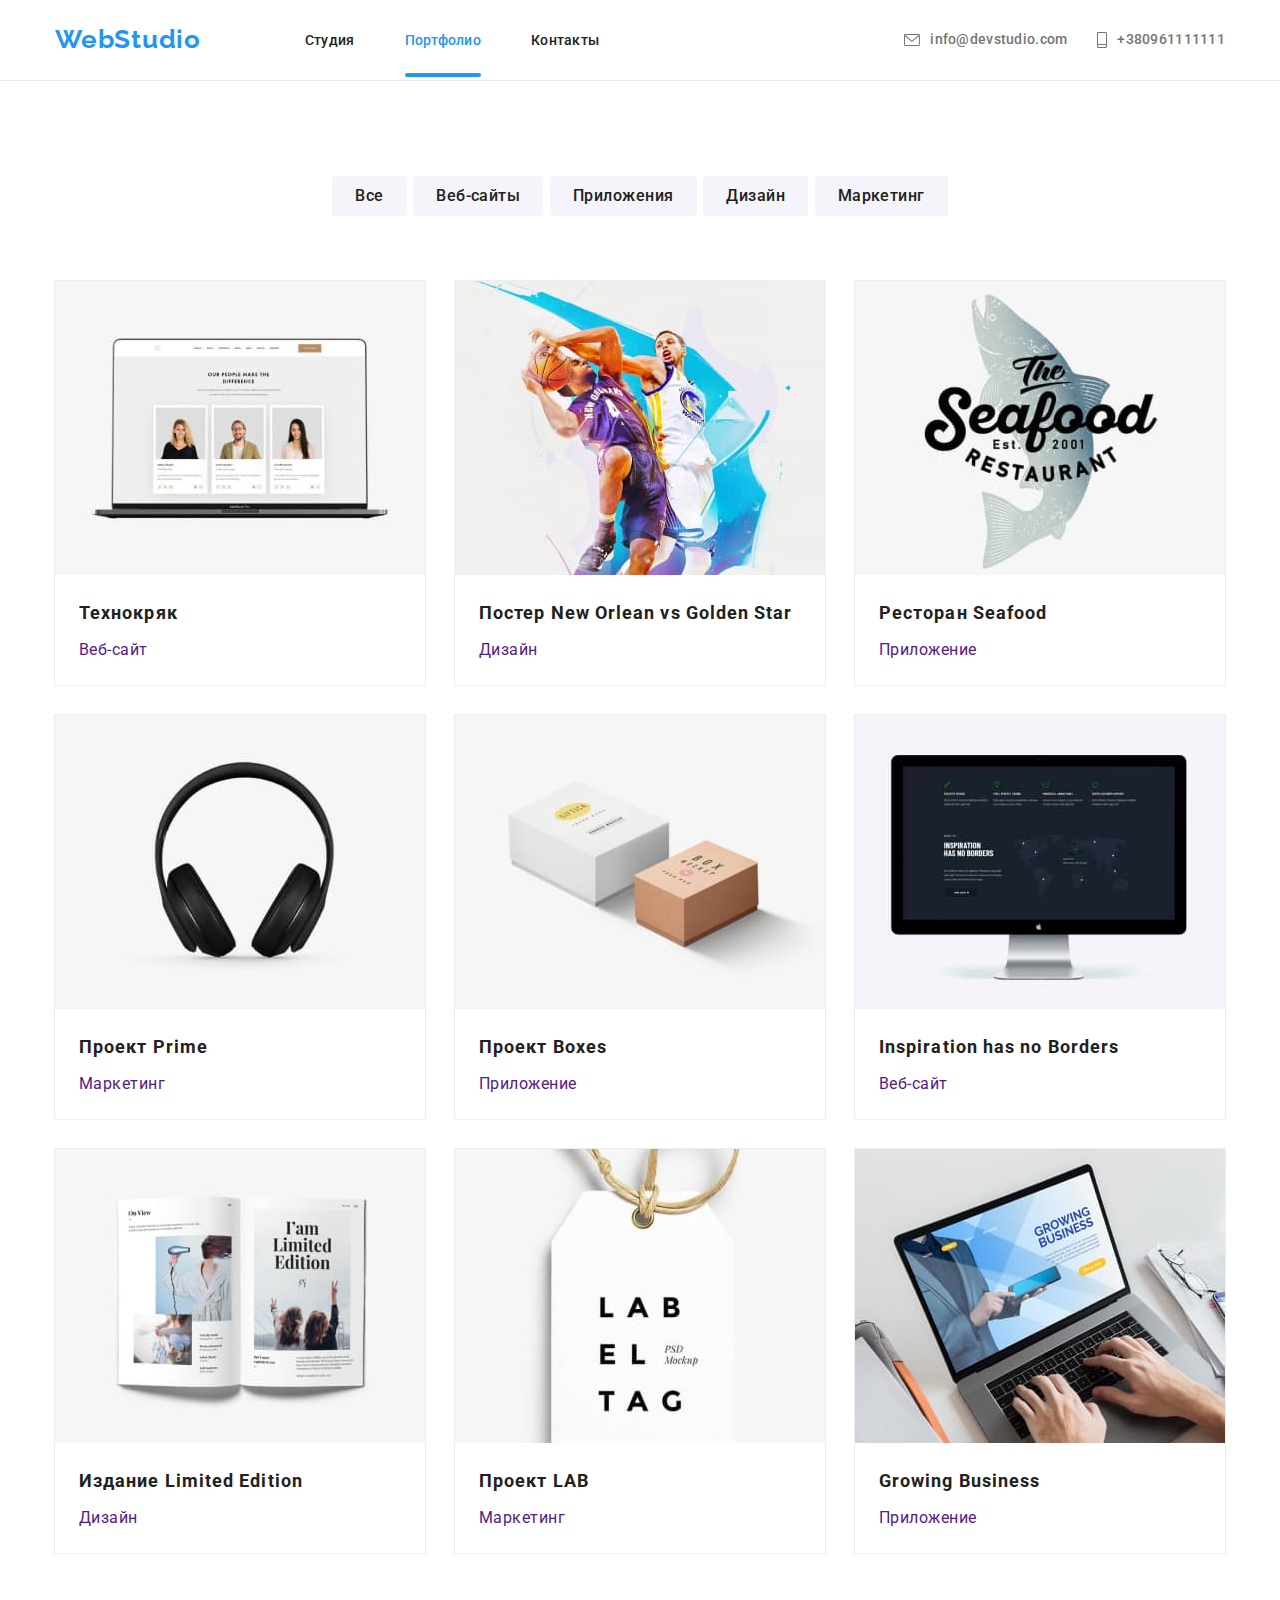
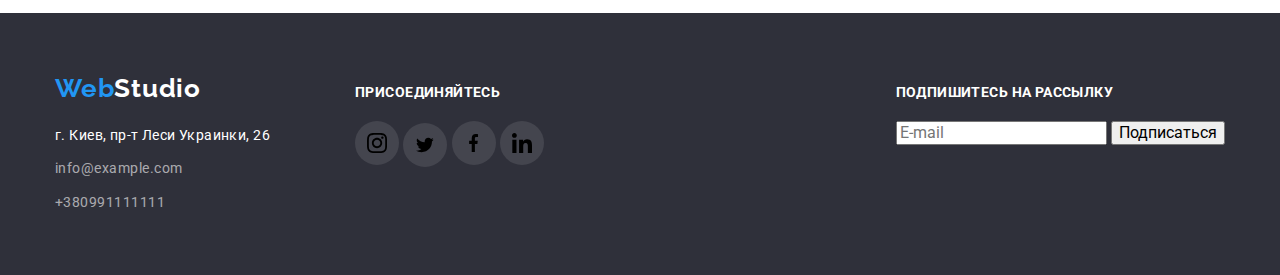
==== commit 0fc8cfc6: "ffs" ====
--- a/portfolio.html
+++ b/portfolio.html
@@ -1,5 +1,5 @@
 <!DOCTYPE html>
-<html lang="en">
+<html lang="ru">
 
 <head>
     <meta charset="UTF-8">
@@ -149,7 +149,7 @@
                                                  media="(min-width:1200px)"
                                                  sizes="(min-width:1200px) 370px,100vw">
 
-                                <img src="./images/Portfolio/Portfolio1-354.jpg" alt="альтернативный текст" />
+                                <img src="./images/Portfolio/Portfolio1-354.jpg" alt="картинка Технокряк" />
 
                             </picture>
 
@@ -191,7 +191,7 @@
                                                  media="(min-width:1200px)" 
                                                  sizes="(min-width:1200px) 370px,100vw">
 
-                                <img src="./images/Portfolio/Portfolio2-354.jpg" alt="альтернативный текст" />
+                                <img src="./images/Portfolio/Portfolio2-354.jpg" alt="Постер New Orlean vs Golden Star" />
 
                             </picture>
 
@@ -234,7 +234,7 @@
                                                media="(min-width:1200px)" 
                                                sizes="(min-width:1200px) 370px,100vw">
 
-                                <img src="./images/Portfolio/Portfolio3-354.jpg" alt="альтернативный текст" />
+                                <img src="./images/Portfolio/Portfolio3-354.jpg" alt="картинка Ресторан Seafood" />
 
                             </picture>
 
@@ -277,7 +277,7 @@
                                                 media="(min-width:1200px)" 
                                                 sizes="(min-width:1200px) 370px,100vw">
 
-                                <img src="./images/Portfolio/Portfolio4-354.jpg" alt="альтернативный текст" />
+                                <img src="./images/Portfolio/Portfolio4-354.jpg" alt="картинка Проект Prime" />
 
                             </picture>
 
@@ -320,7 +320,7 @@
                                                 media="(min-width:1200px)"
                                                  sizes="(min-width:1200px) 370px,100vw">
 
-                                <img src="./images/Portfolio/Portfolio5-354.jpg" alt="альтернативный текст" />
+                                <img src="./images/Portfolio/Portfolio5-354.jpg" alt="картинка Проект Boxes" />
 
                             </picture>
 
@@ -363,7 +363,7 @@
                                                  media="(min-width:1200px)"
                                                   sizes="(min-width:1200px) 370px,100vw">
 
-                                <img src="./images/Portfolio/Portfolio6-354.jpg" alt="альтернативный текст" />
+                                <img src="./images/Portfolio/Portfolio6-354.jpg" alt="картинка Inspiration has no Borders" />
 
                             </picture>
 
@@ -406,7 +406,7 @@
                                                  media="(min-width:1200px)" 
                                                  sizes="(min-width:1200px) 370px,100vw">
 
-                                <img src="./images/Portfolio/Portfolio7-354.jpg" alt="альтернативный текст" />
+                                <img src="./images/Portfolio/Portfolio7-354.jpg" alt="картинка Издание Limited Edition" />
 
                             </picture>
 
@@ -449,7 +449,7 @@
                                                  media="(min-width:1200px)" 
                                                  sizes="(min-width:1200px) 370px,100vw">
 
-                                <img src="./images/Portfolio/Portfolio8-354.jpg" alt="альтернативный текст" />
+                                <img src="./images/Portfolio/Portfolio8-354.jpg" alt="картинка Проект LAB" />
 
                             </picture>
 
@@ -492,7 +492,7 @@
                                                media="(min-width:1200px)" 
                                                sizes="(min-width:1200px) 370px,100vw">
 
-                                <img src="./images/Portfolio/Portfolio9-354.jpg" alt="альтернативный текст" />
+                                <img src="./images/Portfolio/Portfolio9-354.jpg" alt="картинка Growing Business" />
 
                             </picture>
 
--- a/css/main.min.css
+++ b/css/main.min.css
@@ -3,5 +3,5 @@
  Consolas,  'Liberation Mono',  Menlo,- monospace;font-size:1em}small{font-size:80%}sub,sup{font-size:75%;line-height:0;position:relative;vertical-align:baseline}sub{bottom:-0.25em}sup{top:-0.5em}table{text-indent:0;border-color:inherit}button,input,optgroup,select,textarea{font-family:inherit;font-size:100%;line-height:1.15;margin:0}button,select{text-transform:none}button,[type='button'],[type='reset'],[type='submit']{-webkit-appearance:button}::-moz-focus-inner{border-style:none;padding:0}:-moz-focusring{outline:1px dotted ButtonText}:-moz-ui-invalid{box-shadow:none}legend{padding:0}progress{vertical-align:baseline}::-webkit-inner-spin-button,::-webkit-outer-spin-button{height:auto}[type='search']{-webkit-appearance:textfield;outline-offset:-2px}::-webkit-search-decoration{-webkit-appearance:none}::-webkit-file-upload-button{-webkit-appearance:button;font:inherit}summary{display:list-item}.main-container .portfolio-link,.main-container .link-nav,.main-container .auth-nav .link,.site-nav .link,.logo,.auth-nav__link,.footer__list .footer__link{text-decoration:none}textarea{resize:none}.site-nav,.auth-nav,.about-us__list,.work-list,.command .command__list,.command .command__list .command__item .command-social,.client .client__list,.footer__list,.button-container .button-list{list-style:none;margin:0;padding:0}.main-container img{display:block;max-width:100%;height:auto}.main-hero,.work-list{display:-webkit-box;display:-ms-flexbox;display:flex}.footer-button,.modal .form .service{font-family:Roboto;font-weight:bold;color:white;background-color:#2196F3;letter-spacing:0.06em;font-size:16px;line-height:1.87;min-width:200px;height:50px;border:1px solid transparent;border-radius:4px;-webkit-box-shadow:0px 4px 4px rgba(0,0,0,0.15);box-shadow:0px 4px 4px rgba(0,0,0,0.15)}.main-container{font-family:Roboto, Calibri;letter-spacing:0.03em;margin:0 auto;padding:0}.main-container .portfolio-header{border-bottom:1px solid #ececec}.main-container textarea{resize:none}.container{width:320px;padding-left:15px;padding-right:15px;margin-right:auto;margin-left:auto}@media screen and (min-width: 480px){.container{width:480px}}@media screen and (min-width: 768px){.container{width:768px}}@media screen and (min-width: 1200px){.container{width:1200px}}.page-header{position:relative}.main-nav{display:-webkit-box;display:-ms-flexbox;display:flex;-webkit-box-pack:justify;-ms-flex-pack:justify;justify-content:space-between;-webkit-box-align:center;-ms-flex-align:center;align-items:center;width:100%;overflow:hidden}@media screen and (min-width: 768px){.main-nav .menu-button__icon{display:none}}.menu-container{-webkit-box-align:center;-ms-flex-align:center;align-items:center;background-color:#ffffff}@media screen and (max-width: 767px){.menu-container{-webkit-transform:translateX(-120%);transform:translateX(-120%);-webkit-transition:-webkit-transform 250ms cubic-bezier(0.4, 0, 0.2, 1);transition:-webkit-transform 250ms cubic-bezier(0.4, 0, 0.2, 1);transition:transform 250ms cubic-bezier(0.4, 0, 0.2, 1);transition:transform 250ms cubic-bezier(0.4, 0, 0.2, 1), -webkit-transform 250ms cubic-bezier(0.4, 0, 0.2, 1);border-top:1px solid #ECECEC;-webkit-box-shadow:0px 4px 8px rgba(0,0,0,0.04),0px 2px 4px rgba(0,0,0,0.08),0px 1px 3px rgba(0,0,0,0.16);box-shadow:0px 4px 8px rgba(0,0,0,0.04),0px 2px 4px rgba(0,0,0,0.08),0px 1px 3px rgba(0,0,0,0.16);padding-top:58px;padding-bottom:82px}}@media screen and (max-width: 767px){.menu-container.is-open{-webkit-transform:translateX(0);transform:translateX(0)}}@media screen and (max-width: 767px){.menu-container{position:absolute;top:100%;width:100%;left:0}}@media screen and (min-width: 768px){.menu-container{display:-webkit-box;display:-ms-flexbox;display:flex}}.menu-button{width:40px;height:40px;background-color:#ffffff;margin:0;border:0;padding:0;outline:0}.menu-button .menu-button__icon--cross{display:none}.menu-button.is-open .menu-button__icon--cross{display:block}.menu-button.is-open .menu-button__icon--menu{display:none}.site-nav{-webkit-box-align:center;-ms-flex-align:center;align-items:center;display:-webkit-box;display:-ms-flexbox;display:flex;margin-right:84px}@media screen and (min-width: 1199px){.site-nav{margin-right:305px}}.site-nav__item:nth-child(-n+2){margin-bottom:40px}@media screen and (min-width: 768px){.site-nav__item:nth-child(-n+2){margin-bottom:0}}@media screen and (min-width: 768px){.site-nav__item+.site-nav__item{margin-left:50px}}.site-nav__link--active::after{display:block;position:absolute;content:"";height:4px;width:100%;bottom:0;background:#2196F3;border-radius:2px;-webkit-transform:scale(0);transform:scale(0);-webkit-transition:-webkit-transform 250ms cubic-bezier(0.4, 0, 0.2, 1);transition:-webkit-transform 250ms cubic-bezier(0.4, 0, 0.2, 1);transition:transform 250ms cubic-bezier(0.4, 0, 0.2, 1);transition:transform 250ms cubic-bezier(0.4, 0, 0.2, 1), -webkit-transform 250ms cubic-bezier(0.4, 0, 0.2, 1)}.site-nav__link--active:hover::after,.site-nav__link--active:focus::after{-webkit-transform:scaleX(1);transform:scaleX(1)}@media screen and (max-width: 767px){.site-nav__link--active{padding-bottom:8px}}@media screen and (min-width: 768px){.site-nav__link--active{padding-top:32px;padding-bottom:29px}}.site-nav .link{position:relative;letter-spacing:0.02em;font-weight:500;color:#212121;-webkit-transition-property:color;transition-property:color;-webkit-transition-duration:250ms;transition-duration:250ms;-webkit-transition-timing-function:cubic-bezier(0.4, 0, 0.2, 1);transition-timing-function:cubic-bezier(0.4, 0, 0.2, 1)}.site-nav .link.current{color:#2196F3}.site-nav .link.current::after{-webkit-transform:scaleX(1);transform:scaleX(1)}.site-nav .link:hover,.site-nav .link:focus,.site-nav .link:active{color:#2196F3}@media screen and (max-width: 767px){.site-nav .link{font-size:18px;line-height:1.16}}@media screen and (min-width: 768px){.site-nav .link{font-size:14px;line-height:1.14}}@media screen and (max-width: 767px){.site-nav{width:100%;-webkit-box-orient:vertical;-webkit-box-direction:normal;-ms-flex-direction:column;flex-direction:column}}.logo{padding-top:24px;padding-bottom:25px;font-family:Raleway;color:#2196F3;font-weight:bold;letter-spacing:0.03em}.logo .logo--black{color:#212121}@media screen and (max-width: 767px){.logo{padding-top:16px;padding-bottom:16px}}@media screen and (min-width: 768px) and (max-width: 1199px){.logo{padding-top:26px;padding-bottom:26px}}@media screen and (max-width: 1199px){.logo{font-size:24px;line-height:1.16}}@media screen and (min-width: 1200px){.logo{font-size:26px;line-height:1.19}}.auth-nav{padding-top:60px;display:-webkit-box;display:-ms-flexbox;display:flex;-webkit-box-pack:center;-ms-flex-pack:center;justify-content:center}@media screen and (max-width: 1199px){.auth-nav{-webkit-box-orient:vertical;-webkit-box-direction:normal;-ms-flex-direction:column;flex-direction:column}}@media screen and (max-width: 767px){.auth-nav{-webkit-box-align:center;-ms-flex-align:center;align-items:center}}@media screen and (min-width: 768px){.auth-nav{padding-top:0}}.auth-nav__item+.auth-nav__item{margin-top:16px}@media screen and (min-width: 768px){.auth-nav__item+.auth-nav__item{margin-top:10px}}@media screen and (min-width: 1200px){.auth-nav__item+.auth-nav__item{margin-top:0;margin-left:30px}}.auth-nav__link{display:-webkit-box;display:-ms-flexbox;display:flex;-webkit-box-align:center;-ms-flex-align:center;align-items:center;font-family:Roboto;font-weight:500;font-size:18px;line-height:1.16;letter-spacing:0.02em;color:#757575;padding:0;-webkit-transition-property:color;transition-property:color;-webkit-transition-duration:250ms;transition-duration:250ms;-webkit-transition-timing-function:cubic-bezier(0.4, 0, 0.2, 1);transition-timing-function:cubic-bezier(0.4, 0, 0.2, 1)}@media screen and (max-width: 767px){.auth-nav__link{font-size:18px;line-height:1.16}}@media screen and (min-width: 768px){.auth-nav__link{font-size:12px;line-height:1.16}}@media screen and (min-width: 1200px){.auth-nav__link{display:-webkit-box;display:-ms-flexbox;display:flex;font-size:14px;line-height:1.14}}.auth-nav__link .auth-nav__icon{margin-right:10px;fill:#757575;-webkit-transition-property:fill;transition-property:fill;-webkit-transition-duration:250ms;transition-duration:250ms;-webkit-transition-timing-function:cubic-bezier(0.4, 0, 0.2, 1);transition-timing-function:cubic-bezier(0.4, 0, 0.2, 1)}.auth-nav__link:hover,.auth-nav__link:focus,.auth-nav__link:active{color:#2196F3}.auth-nav__link:hover .auth-nav__icon,.auth-nav__link:focus .auth-nav__icon{fill:#2196F3}.main-hero{-webkit-box-pack:center;-ms-flex-pack:center;justify-content:center;-webkit-box-align:center;-ms-flex-align:center;align-items:center;height:600px;background-image:-webkit-gradient(linear, left top, right top, from(rgba(47,48,58,0.4)), to(rgba(47,48,58,0.4))),url("../images/Hero-1600.jpg");background-image:linear-gradient(to right, rgba(47,48,58,0.4), rgba(47,48,58,0.4)),url("../images/Hero-1600.jpg");background-position:center;background-size:cover;background-color:chocolate}@media screen and (min-device-pixel-ratio: 2), screen and (-webkit-min-device-pixel-ratio: 2), screen and (min-resolution: 192dpi), screen and (min-resolution: 2dppx){.main-hero{background-image:-webkit-gradient(linear, left top, right top, from(rgba(47,48,58,0.4)), to(rgba(47,48,58,0.4))),url("../images/Hero-1600-2x.jpg");background-image:linear-gradient(to right, rgba(47,48,58,0.4), rgba(47,48,58,0.4)),url("../images/Hero-1600-2x.jpg")}}@media screen and (min-width: 320px) and (max-width: 767px){.main-hero{height:400px;background-image:-webkit-gradient(linear, left top, right top, from(rgba(47,48,58,0.4)), to(rgba(47,48,58,0.4))),url("../images/Hero-480.jpg");background-image:linear-gradient(to right, rgba(47,48,58,0.4), rgba(47,48,58,0.4)),url("../images/Hero-480.jpg")}}@media screen and (min-width: 320px) and (max-width: 767px) and (min-device-pixel-ratio: 2), screen and (min-width: 320px) and (max-width: 767px) and (-webkit-min-device-pixel-ratio: 2), screen and (min-width: 320px) and (max-width: 767px) and (min-resolution: 192dpi), screen and (min-width: 320px) and (max-width: 767px) and (min-resolution: 2dppx){.main-hero{background-image:-webkit-gradient(linear, left top, right top, from(rgba(47,48,58,0.4)), to(rgba(47,48,58,0.4))),url("../images/Hero-480-2x.jpg");background-image:linear-gradient(to right, rgba(47,48,58,0.4), rgba(47,48,58,0.4)),url("../images/Hero-480-2x.jpg")}}@media screen and (min-width: 768px) and (max-width: 1199px){.main-hero{height:400px;background-image:-webkit-gradient(linear, left top, right top, from(rgba(47,48,58,0.4)), to(rgba(47,48,58,0.4))),url("../images/Hero-768.jpg");background-image:linear-gradient(to right, rgba(47,48,58,0.4), rgba(47,48,58,0.4)),url("../images/Hero-768.jpg")}}@media screen and (min-width: 768px) and (max-width: 1199px) and (min-device-pixel-ratio: 2), screen and (min-width: 768px) and (max-width: 1199px) and (-webkit-min-device-pixel-ratio: 2), screen and (min-width: 768px) and (max-width: 1199px) and (min-resolution: 192dpi), screen and (min-width: 768px) and (max-width: 1199px) and (min-resolution: 2dppx){.main-hero{background-image:-webkit-gradient(linear, left top, right top, from(rgba(47,48,58,0.4)), to(rgba(47,48,58,0.4))),url("../images/Hero-768-2x.jpg");background-image:linear-gradient(to right, rgba(47,48,58,0.4), rgba(47,48,58,0.4)),url("../images/Hero-768-2x.jpg")}}.main-hero .main-hero__item{width:360px;text-align:center}@media screen and (min-width: 1200px){.main-hero .main-hero__item{width:696px}}.main-hero .main-hero__item .main-hero__title{color:#ffffff;font-weight:900;font-size:26px;line-height:1.61;margin-top:0;margin-bottom:30px;letter-spacing:0.06em;text-transform:uppercase}@media screen and (min-width: 1200px){.main-hero .main-hero__item .main-hero__title{font-size:44px;line-height:1.36;margin-bottom:20px}}.main-hero .main-hero__item .main-hero__botton{font-family:Roboto;font-weight:bold;color:white;background-color:#2196F3;letter-spacing:0.06em;font-size:16px;line-height:1.87;min-width:200px;height:50px;border:1px solid transparent;border-radius:4px;-webkit-box-shadow:0px 4px 4px rgba(0,0,0,0.15);box-shadow:0px 4px 4px rgba(0,0,0,0.15)}@media screen and (max-width: 1199px){.about-us{padding-top:60px;padding-bottom:60px}}@media screen and (min-width: 1200px){.about-us{padding-top:94px}}.about-us__list{display:-webkit-box;display:-ms-flexbox;display:flex;-ms-flex-wrap:wrap;flex-wrap:wrap}@media screen and (min-width: 768px) and (max-width: 1199px){.about-us__list{margin:-15px}}@media screen and (min-width: 1200px){.about-us__list{-webkit-box-pack:justify;-ms-flex-pack:justify;justify-content:space-between}}@media screen and (min-width: 768px) and (max-width: 1199px){.about-us__item{-ms-flex-preferred-size:calc(50% - 30px);flex-basis:calc(50% - 30px)}}@media screen and (min-width: 1200px){.about-us__item{-ms-flex-preferred-size:calc((100% - 30px * 3) / 4);flex-basis:calc((100% - 30px * 3) / 4)}}@media screen and (min-width: 768px) and (max-width: 1199px){.about-us__item{margin:15px}}@media screen and (max-width: 767px){.about-us__item:nth-child(-n+3){margin-bottom:30px}}.about-us__icon-container{display:-webkit-box;display:-ms-flexbox;display:flex;-webkit-box-pack:center;-ms-flex-pack:center;justify-content:center;-webkit-box-align:center;-ms-flex-align:center;align-items:center;height:120px;background-color:#f5f4fa;border-radius:4px;margin-bottom:30px}.about-us__title{font-weight:bold;font-size:14px;line-height:1.14;color:#212121;margin-bottom:10px;margin-top:0;padding:0}@media screen and (max-width: 767px){.about-us__title{text-align:center}}.about-us__text{color:#757575;font-family:Roboto;font-style:normal;font-weight:normal;font-size:14px;line-height:1.71;letter-spacing:.03em}.profesion{padding-bottom:94px;padding-top:94px}.profesion .profesion__title{color:#212121;text-align:center;font-weight:bold;font-size:36px;margin-bottom:50px;margin-top:0;line-height:1.16}@media screen and (max-width: 1199px){.profesion{display:none}}.work-list .work-list__item{position:relative}.work-list .work-list__item .work-list__container{display:-webkit-box;display:-ms-flexbox;display:flex;-webkit-box-align:center;-ms-flex-align:center;align-items:center;-webkit-box-pack:center;-ms-flex-pack:center;justify-content:center;position:absolute;width:100%;height:70px;background-color:rgba(47,48,58,0.8);bottom:0}.work-list__content{margin:0;padding:0;font-family:Roboto;font-weight:bold;font-size:14px;line-height:1.14;letter-spacing:0.03em;color:#ffffff}.work-list .work-list__item+.work-list__item{margin-left:30px}.command{min-width:320px;padding-top:94px;padding-bottom:94px;margin-left:auto;margin-right:auto;background-color:#f5f4fa}@media screen and (min-width: 480px) and (max-width: 1199px){.command{padding-top:60px;padding-bottom:60px}}@media screen and (min-width: 1200px){.command{padding-top:94px;padding-bottom:90px}}.command .command__title{text-align:center;color:#212121;font-weight:bold;font-size:36px;line-height:1.16;margin-bottom:50px;margin-top:0}@media screen and (min-width: 768px) and (max-width: 1199px){.command .command__list{display:-webkit-box;display:-ms-flexbox;display:flex;-ms-flex-wrap:wrap;flex-wrap:wrap;margin:-15px}}@media screen and (min-width: 1200px){.command .command__list{display:-webkit-box;display:-ms-flexbox;display:flex;-webkit-box-pack:justify;-ms-flex-pack:justify;justify-content:space-between}}.command .command__list .command__item{-webkit-box-shadow:0px 1px 3px rgba(0,0,0,0.12),0px 1px 1px rgba(0,0,0,0.14),0px 2px 1px rgba(0,0,0,0.2);box-shadow:0px 1px 3px rgba(0,0,0,0.12),0px 1px 1px rgba(0,0,0,0.14),0px 2px 1px rgba(0,0,0,0.2);border-radius:0px 0px 4px 4px;background:#ffffff}@media screen and (max-width: 767px){.command .command__list .command__item:nth-child(-n+3){margin-bottom:30px}}@media screen and (min-width: 768px) and (max-width: 1199px){.command .command__list .command__item{-ms-flex-preferred-size:calc(50% - 30px);flex-basis:calc(50% - 30px);margin:15px}}@media screen and (min-width: 1200px){.command .command__list .command__item{width:calc((100% - 30px * 3) / 4)}}.command .command__list .command__item .command__initials{margin-top:30px;margin-bottom:10px;text-align:center;color:#212121;font-weight:500;font-size:16px;line-height:1.18}.command .command__list .command__item .command__profesion{text-align:center;margin:0;color:#757575;font-family:Roboto;font-style:normal;font-weight:normal;font-size:16px;line-height:1.18;letter-spacing:.03em}.command .command__list .command__item .command-social{-ms-flex-pack:distribute;justify-content:space-around;margin-left:auto;margin-right:auto;display:-webkit-box;display:-ms-flexbox;display:flex;padding-bottom:24px;width:206px;margin-top:16px}.command .command__list .command__item .command-social__link{display:-webkit-box;display:-ms-flexbox;display:flex;width:44px;height:44px;-webkit-box-pack:center;-ms-flex-pack:center;justify-content:center;-webkit-box-align:center;-ms-flex-align:center;align-items:center;border-radius:50%;-webkit-transition-property:background-color;transition-property:background-color;-webkit-transition-duration:250ms;transition-duration:250ms;-webkit-transition-timing-function:cubic-bezier(0.4, 0, 0.2, 1);transition-timing-function:cubic-bezier(0.4, 0, 0.2, 1)}.command .command__list .command__item .command-social__link:hover .command-social__icon{fill:#ffffff}.command .command__list .command__item .command-social__link:hover{background-color:#2196F3}.command .command__list .command__item .command-social__icon{fill:#afb1b8;-webkit-transition-property:fill;transition-property:fill;-webkit-transition-duration:250ms;transition-duration:250ms;-webkit-transition-timing-function:cubic-bezier(0.4, 0, 0.2, 1);transition-timing-function:cubic-bezier(0.4, 0, 0.2, 1)}.client{padding-top:60px;padding-bottom:60px}@media screen and (min-width: 1200px){.client{padding-top:94px;padding-bottom:90px}}.client .client__title{text-align:center;color:#212121;font-weight:bold;font-size:36px;line-height:1.16;margin-bottom:50px;margin-top:0}.client .client__list{margin:-15px;display:-webkit-box;display:-ms-flexbox;display:flex;-ms-flex-wrap:wrap;flex-wrap:wrap}.client .client__list .client__item{margin:15px;width:calc(50% - 30px)}@media screen and (min-width: 768px){.client .client__list .client__item{width:calc((100% - 30px * 3) / 3)}}@media screen and (min-width: 1200px){.client .client__list .client__item{width:calc((100% - 30px * 6) / 6)}}.client .client__list .client__item .client__link{display:-webkit-inline-box;display:-ms-inline-flexbox;display:inline-flex;-webkit-box-pack:center;-ms-flex-pack:center;justify-content:center;-webkit-box-align:center;-ms-flex-align:center;align-items:center;width:100%;height:90px;border:1px solid #afb1b8;border-radius:4px;-webkit-transition-property:border-color;transition-property:border-color;-webkit-transition-duration:250ms;transition-duration:250ms;-webkit-transition-timing-function:cubic-bezier(0.4, 0, 0.2, 1);transition-timing-function:cubic-bezier(0.4, 0, 0.2, 1)}.client .client__list .client__item .client__link .client__icon{fill:#afb1b8;-webkit-transition-property:fill;transition-property:fill;-webkit-transition-duration:250ms;transition-duration:250ms;-webkit-transition-timing-function:cubic-bezier(0.4, 0, 0.2, 1);transition-timing-function:cubic-bezier(0.4, 0, 0.2, 1)}.client .client__list .client__item .client__link:hover{border-color:#2196F3}.client .client__list .client__item .client__link:hover .client__icon{fill:#2196F3}.footer{padding-top:60px;padding-bottom:60px;margin-left:auto;margin-right:auto;background-color:#2f303a}.footer .logo{font-family:Raleway;color:#2196F3;font-weight:bold;font-size:26px;line-height:1.19;letter-spacing:0.03em;padding:0}.footer .logo .footer__logo--white{color:#ffffff}.footer__container--center{display:-webkit-box;display:-ms-flexbox;display:flex;-webkit-box-align:center;-ms-flex-align:center;align-items:center}@media screen and (max-width: 1199px){.footer__container--center{-webkit-box-orient:vertical;-webkit-box-direction:normal;-ms-flex-direction:column;flex-direction:column}}@media screen and (min-width: 1200px){.footer__container--center{-webkit-box-align:baseline;-ms-flex-align:baseline;align-items:baseline;-webkit-box-pack:justify;-ms-flex-pack:justify;justify-content:space-between}}@media screen and (min-width: 768px) and (max-width: 1199px){.footer__container--center .footer__conteiner--adaptive{display:-webkit-box;display:-ms-flexbox;display:flex;-webkit-box-pack:justify;-ms-flex-pack:justify;justify-content:space-between;width:603px;margin-bottom:60px}}@media screen and (min-width: 1200px){.footer__container--center .footer__conteiner--adaptive{display:-webkit-box;display:-ms-flexbox;display:flex;-webkit-box-pack:justify;-ms-flex-pack:justify;justify-content:space-between;width:506px;-webkit-box-align:baseline;-ms-flex-align:baseline;align-items:baseline}}.footer__adress{display:-webkit-box;display:-ms-flexbox;display:flex;-webkit-box-orient:vertical;-webkit-box-direction:normal;-ms-flex-direction:column;flex-direction:column;width:232px;margin:0}@media screen and (max-width: 1199px){.footer__adress{-webkit-box-align:center;-ms-flex-align:center;align-items:center}}.footer__text{margin-top:20px;margin-bottom:10px;color:white;font-family:Roboto;font-style:normal;font-weight:normal;font-size:14px;line-height:1.71;letter-spacing:.03em}.footer__list .footer__item{margin-bottom:10px}.footer__list .footer__link{display:-webkit-box;display:-ms-flexbox;display:flex;font-size:14px;line-height:1.71;color:rgba(255,255,255,0.6)}@media screen and (max-width: 1199px){.footer__list .footer__link{-webkit-box-pack:center;-ms-flex-pack:center;justify-content:center}}.footer__title{display:block;margin-bottom:20px;margin-top:0;padding:0;font-family:Roboto;font-weight:bold;font-size:14px;line-height:1.14;letter-spacing:0.03em;color:#ffffff}.footer__socials{width:206px}@media screen and (max-width: 767px){.footer__socials{margin-top:60px;margin-bottom:60px;margin-left:auto;margin-right:auto}}@media screen and (max-width: 1199px){.footer__socials{text-align:center}}.footer__socials .footer__icon{display:inline-block}.footer__socials .footer__icon .footer__link{display:-webkit-box;display:-ms-flexbox;display:flex;width:44px;height:44px;-webkit-box-pack:center;-ms-flex-pack:center;justify-content:center;-webkit-box-align:center;-ms-flex-align:center;align-items:center;border-radius:50%;background-color:rgba(255,255,255,0.1);-webkit-transition-property:background-color;transition-property:background-color;-webkit-transition-duration:250ms;transition-duration:250ms;-webkit-transition-timing-function:cubic-bezier(0.4, 0, 0.2, 1);transition-timing-function:cubic-bezier(0.4, 0, 0.2, 1)}.footer__socials .footer__icon .footer__link .footer-icon_item{fill:#ffffff}.footer__socials .footer__icon .footer__link:hover{background-color:#2196F3}.footer__socials .footer-ikon+.footer-ikon{margin-left:4px}.footer-form_container{display:-webkit-box;display:-ms-flexbox;display:flex;-ms-flex-wrap:wrap;flex-wrap:wrap}@media screen and (min-width: 768px) and (max-width: 1199px){.footer-form_container{-webkit-box-pack:center;-ms-flex-pack:center;justify-content:center;width:570px}}@media screen and (max-width: 1199px){.footer-form_container{-webkit-box-pack:center;-ms-flex-pack:center;justify-content:center}}@media screen and (min-width: 1200px){.footer-form_container{width:570px}}.footer-form{font-family:Roboto;font-weight:bold;margin-bottom:20px;font-size:14px;line-height:1.14;letter-spacing:0.03em;text-transform:uppercase;color:#FFFFFF}@media screen and (max-width: 1199px){.footer-form{text-align:center}}.footer-input{margin-bottom:20px;padding:13px 16px;color:#fff;background-color:#2F303A;outline:0;border:1px solid rgba(255,255,255,0.3);-webkit-box-sizing:border-box;box-sizing:border-box;-webkit-filter:drop-shadow(0px 4px 4px rgba(0,0,0,0.15));filter:drop-shadow(0px 4px 4px rgba(0,0,0,0.15));border-radius:4px;-webkit-transition:border 250ms cubic-bezier(0.4, 0, 0.2, 1);transition:border 250ms cubic-bezier(0.4, 0, 0.2, 1)}@media screen and (min-width: 480px){.footer-input{width:450px;margin-bottom:20px}}@media screen and (min-width: 1200px){.footer-input{width:358px}}.footer-button{display:-webkit-inline-box;display:-ms-inline-flexbox;display:inline-flex;-webkit-box-align:center;-ms-flex-align:center;align-items:center;padding-left:29px}@media screen and (min-width: 1200px){.footer-button{margin-left:10px}}.footer-button .form-button_icon{content:"";width:24px;height:24px;margin-left:12px;background-repeat:no-repeat;background-image:url(../images/send.svg)}.backdrop{position:fixed;top:0;left:0;width:100%;height:100%;background-color:rgba(0,0,0,0.2);padding-top:93px;padding-bottom:94px;padding-left:15px;padding-right:15px;overflow-y:scroll;z-index:2}@media screen and (min-width: 768px){.backdrop{padding-top:208px;padding-bottom:207px;padding-left:159px;padding-right:159px}}.is-hidden{opacity:0;-webkit-transition:opacity 250ms cubic-bezier(0.4, 0, 0.2, 1);transition:opacity 250ms cubic-bezier(0.4, 0, 0.2, 1);pointer-events:none}.backdrop.is-hidden .modal{-webkit-transform:translate(-50%, -50%) scale(0.5);transform:translate(-50%, -50%) scale(0.5)}.modal{top:50%;left:50%;padding:40px 10px 40px 10px;-webkit-transform:translate(-50%, -50%) scale(1);transform:translate(-50%, -50%) scale(1);-webkit-transition:-webkit-transform 250ms cubic-bezier(0.4, 0, 0.2, 1);transition:-webkit-transform 250ms cubic-bezier(0.4, 0, 0.2, 1);transition:transform 250ms cubic-bezier(0.4, 0, 0.2, 1);transition:transform 250ms cubic-bezier(0.4, 0, 0.2, 1), -webkit-transform 250ms cubic-bezier(0.4, 0, 0.2, 1);opacity:1;background:#ffffff;-webkit-box-shadow:0px 1px 3px rgba(0,0,0,0.12),0px 1px 1px rgba(0,0,0,0.14),0px 2px 1px rgba(0,0,0,0.2);box-shadow:0px 1px 3px rgba(0,0,0,0.12),0px 1px 1px rgba(0,0,0,0.14),0px 2px 1px rgba(0,0,0,0.2);border-radius:4px}@media screen and (min-width: 320px) and (max-width: 1199px){.modal{position:relative;padding:40px}}@media screen and (min-width: 1200px){.modal{position:absolute;padding:40px;width:528px;height:581px}}.modal .close{display:-webkit-box;display:-ms-flexbox;display:flex;-webkit-box-align:center;-ms-flex-align:center;align-items:center;-webkit-box-pack:center;-ms-flex-pack:center;justify-content:center;padding:0;width:30px;height:30px;margin-right:8px;margin-top:8px;background:#ffffff;border:1px solid rgba(0,0,0,0.1);border-radius:50%;position:absolute;top:0;right:0}.modal .close .close-icon{-webkit-transition-duration:250ms;transition-duration:250ms;-webkit-transition-timing-function:cubic-bezier(0.4, 0, 0.2, 1);transition-timing-function:cubic-bezier(0.4, 0, 0.2, 1)}.modal .close .close-icon:hover{fill:#2196F3}.modal .form{width:100%}.modal .form .form-title{font-family:Roboto;font-weight:bold;font-size:20px;line-height:1.5;text-align:center;letter-spacing:0.03em;margin:0;margin-bottom:12px;color:#212121}@media screen and (min-width: 1200px){.modal .form .form-title{line-height:1.15}}.modal .form .label{display:block;margin-bottom:4px;font-family:Roboto;font-size:12px;line-height:1.16;letter-spacing:0.01em;color:#757575}.modal .form .form-label{display:-webkit-box;display:-ms-flexbox;display:flex;position:relative;margin-bottom:10px;position:relative}.modal .form .form-label .form-input{width:100%;padding-top:8px;padding-bottom:8px;padding-left:42px;border:1px solid rgba(33,33,33,0.2);outline:0;border-radius:4px;-webkit-transition:border 250ms cubic-bezier(0.4, 0, 0.2, 1);transition:border 250ms cubic-bezier(0.4, 0, 0.2, 1)}.modal .form .form-label .form-input:focus{border-color:#2196F3}.modal .form .form-label .form-input:focus+.form-icon{fill:#2196F3}.modal .form .form-label .form-icon{position:absolute;top:50%;left:15px;fill:#212121;-webkit-transform:translateY(-50%);transform:translateY(-50%);-webkit-transition-property:fill;transition-property:fill;-webkit-transition-duration:250ms;transition-duration:250ms;-webkit-transition-timing-function:cubic-bezier(0.4, 0, 0.2, 1);transition-timing-function:cubic-bezier(0.4, 0, 0.2, 1);background-size:auto}.modal .form .checkbox-container{display:-webkit-box;display:-ms-flexbox;display:flex;-webkit-box-pack:center;-ms-flex-pack:center;justify-content:center;position:relative;margin-bottom:30px}.modal .form .checkbox-container .label-checkbox{display:-webkit-box;display:-ms-flexbox;display:flex;-webkit-box-align:center;-ms-flex-align:center;align-items:center;font-family:Roboto;font-size:12px;line-height:1.16;letter-spacing:0.03em;color:#757575}@media screen and (min-width: 1200px){.modal .form .checkbox-container .label-checkbox{font-size:14px;line-height:1.71}}.modal .form .checkbox-container .label-checkbox .checkbox{-webkit-appearance:none;-moz-appearance:none;appearance:none}.modal .form .checkbox-container .label-checkbox .checkbox:checked+.checkbox-icon{background:#2196F3;border:0;border-color:#2196F3}.modal .form .checkbox-container .label-checkbox .checkbox-icon{border:2px solid #212121;fill:#ffffff;border-radius:4px}.modal .form .checkbox-container .label-checkbox .form-item{margin-left:7px}.modal .form .checkbox-container .label-checkbox .form-item .link-checkbox{color:#2196F3}.modal .form .service.form-botton{display:block;margin-left:auto;margin-right:auto}.button-container{display:-webkit-box;display:-ms-flexbox;display:flex;-webkit-box-pack:center;-ms-flex-pack:center;justify-content:center;margin-right:auto;margin-left:auto}@media screen and (max-width: 767px){.button-container{padding-left:15px;padding-right:15px;padding-top:60px;padding-bottom:40px}}@media screen and (min-width: 768px) and (max-width: 1199px){.button-container{padding-top:60px;padding-bottom:30px}}@media screen and (min-width: 1200px){.button-container{padding-top:94px;padding-bottom:50px}}.button-container .button-list .portfolio-button{border-radius:4px;border:1px solid transparent;display:inline-block}@media screen and (max-width: 767px){.button-container .button-list .portfolio-button:nth-child(-n+3){margin-bottom:15px}}.button-container .button-list .portfolio-button .item{font-family:Roboto;font-weight:500;font-size:16px;line-height:1.62;letter-spacing:0.03em;color:#212121;background:#f5f4fa;border-radius:4px;border:1px solid transparent;padding:6px 22px;-webkit-transition-property:color, background-color;transition-property:color, background-color;-webkit-transition-duration:250ms;transition-duration:250ms;-webkit-transition-timing-function:cubic-bezier(0.4, 0, 0.2, 1);transition-timing-function:cubic-bezier(0.4, 0, 0.2, 1)}.button-container .button-list .portfolio-button .item:hover{color:#ffffff;background-color:#2196F3;-webkit-box-shadow:0px 3px 1px rgba(0,0,0,0.1),0px 1px 2px rgba(0,0,0,0.08),0px 2px 2px rgba(0,0,0,0.12);box-shadow:0px 3px 1px rgba(0,0,0,0.1),0px 1px 2px rgba(0,0,0,0.08),0px 2px 2px rgba(0,0,0,0.12);border-radius:4px}.projeckt{padding-top:40px;padding-bottom:60px}@media screen and (min-width: 768px){.projeckt{padding-top:14px}}.portfolio-style{padding:0;margin:-15px;list-style:none;-ms-flex-wrap:wrap;flex-wrap:wrap;display:-webkit-box;display:-ms-flexbox;display:flex}.style-chyld{position:relative;margin:14px;border:1px solid #eeeeee}.style-chyld:hover{border:1px solid #eeeeee;-webkit-box-sizing:border-box;box-sizing:border-box;-webkit-box-shadow:0px 1px 1px rgba(0,0,0,0.12),0px 4px 4px rgba(0,0,0,0.06),1px 4px 6px rgba(0,0,0,0.16);box-shadow:0px 1px 1px rgba(0,0,0,0.12),0px 4px 4px rgba(0,0,0,0.06),1px 4px 6px rgba(0,0,0,0.16)}.style-chyld:hover .title-menu_function{-webkit-transform:translateY(0);transform:translateY(0)}.title-menu{position:absolute;overflow:hidden}.title-menu_function{background-color:rgba(33,150,243,0.9);-webkit-transform:translateY(100%);transform:translateY(100%);-webkit-transition:-webkit-transform 250ms cubic-bezier(0.4, 0, 0.2, 1);transition:-webkit-transform 250ms cubic-bezier(0.4, 0, 0.2, 1);transition:transform 250ms cubic-bezier(0.4, 0, 0.2, 1);transition:transform 250ms cubic-bezier(0.4, 0, 0.2, 1), -webkit-transform 250ms cubic-bezier(0.4, 0, 0.2, 1)}@media screen and (min-width: 320px){.title-menu_function{padding-top:22px;padding-bottom:22px;padding-left:24px;padding-right:24px}}@media screen and (min-width: 480px) and (max-width: 767px){.title-menu_function{padding-top:82px;padding-bottom:77px;padding-left:24px;padding-right:24px}}@media screen and (min-width: 768px){.title-menu_function{padding-top:52px;padding-bottom:53px;padding-left:24px;padding-right:24px}}@media screen and (min-width: 1200px){.title-menu_function{padding-top:66px;padding-bottom:66px;padding-left:24px;padding-right:24px}}.title-menu_item{margin:0;font-family:Roboto;font-size:14px;line-height:1.55;letter-spacing:0.03em;color:#ffffff}@media screen and (min-width: 480px){.title-menu_item{font-size:18px}}.style-title{padding-top:20px;padding-left:24px;font-family:Roboto;font-weight:bold;font-size:18px;line-height:2;margin-top:0;margin-bottom:4px;color:#212121;letter-spacing:0.06em}.text-item{padding-left:24px;padding-bottom:20px;margin:0;font-family:Roboto;font-style:normal;font-weight:normal;font-size:16px;line-height:1.87;letter-spacing:.03em}
+ monospace;font-size:1em}small{font-size:80%}sub,sup{font-size:75%;line-height:0;position:relative;vertical-align:baseline}sub{bottom:-0.25em}sup{top:-0.5em}table{text-indent:0;border-color:inherit}button,input,optgroup,select,textarea{font-family:inherit;font-size:100%;line-height:1.15;margin:0}button,select{text-transform:none}button,[type='button'],[type='reset'],[type='submit']{-webkit-appearance:button}::-moz-focus-inner{border-style:none;padding:0}:-moz-focusring{outline:1px dotted ButtonText}:-moz-ui-invalid{box-shadow:none}legend{padding:0}progress{vertical-align:baseline}::-webkit-inner-spin-button,::-webkit-outer-spin-button{height:auto}[type='search']{-webkit-appearance:textfield;outline-offset:-2px}::-webkit-search-decoration{-webkit-appearance:none}::-webkit-file-upload-button{-webkit-appearance:button;font:inherit}summary{display:list-item}.main-container .portfolio-link,.main-container .link-nav,.main-container .auth-nav .link,.site-nav .link,.logo,.auth-nav__link,.footer__list .footer__link{text-decoration:none}textarea{resize:none}.site-nav,.auth-nav,.about-us__list,.work-list,.command .command__list,.command .command__list .command__item .command-social,.client .client__list,.footer__list,.button-container .button-list{list-style:none;margin:0;padding:0}.main-container img{display:block;max-width:100%;height:auto}.main-hero,.work-list{display:-webkit-box;display:-ms-flexbox;display:flex}.footer-form__button,.modal .service{font-family:Roboto;font-weight:bold;color:white;background-color:#2196F3;letter-spacing:0.06em;font-size:16px;line-height:1.87;min-width:200px;height:50px;border:1px solid transparent;border-radius:4px;-webkit-box-shadow:0px 4px 4px rgba(0,0,0,0.15);box-shadow:0px 4px 4px rgba(0,0,0,0.15)}.main-container{font-family:Roboto, Calibri;letter-spacing:0.03em;margin:0 auto;padding:0}.main-container .portfolio-header{border-bottom:1px solid #ececec}.main-container textarea{resize:none}.container{width:320px;padding-left:15px;padding-right:15px;margin-right:auto;margin-left:auto}@media screen and (min-width: 480px){.container{width:480px}}@media screen and (min-width: 768px){.container{width:768px}}@media screen and (min-width: 1200px){.container{width:1200px}}.page-header{position:relative}.main-nav{display:-webkit-box;display:-ms-flexbox;display:flex;-webkit-box-pack:justify;-ms-flex-pack:justify;justify-content:space-between;-webkit-box-align:center;-ms-flex-align:center;align-items:center;width:100%;overflow:hidden}@media screen and (min-width: 768px){.main-nav .menu-button__icon{display:none}}.menu-container{-webkit-box-align:center;-ms-flex-align:center;align-items:center;background-color:#ffffff}@media screen and (max-width: 767px){.menu-container{-webkit-transform:translateX(-120%);transform:translateX(-120%);-webkit-transition:-webkit-transform 250ms cubic-bezier(0.4, 0, 0.2, 1);transition:-webkit-transform 250ms cubic-bezier(0.4, 0, 0.2, 1);transition:transform 250ms cubic-bezier(0.4, 0, 0.2, 1);transition:transform 250ms cubic-bezier(0.4, 0, 0.2, 1), -webkit-transform 250ms cubic-bezier(0.4, 0, 0.2, 1);border-top:1px solid #ECECEC;-webkit-box-shadow:0px 4px 8px rgba(0,0,0,0.04),0px 2px 4px rgba(0,0,0,0.08),0px 1px 3px rgba(0,0,0,0.16);box-shadow:0px 4px 8px rgba(0,0,0,0.04),0px 2px 4px rgba(0,0,0,0.08),0px 1px 3px rgba(0,0,0,0.16);padding-top:58px;padding-bottom:82px}}@media screen and (max-width: 767px){.menu-container.is-open{-webkit-transform:translateX(0);transform:translateX(0)}}@media screen and (max-width: 767px){.menu-container{position:absolute;top:100%;width:100%;left:0}}@media screen and (min-width: 768px){.menu-container{display:-webkit-box;display:-ms-flexbox;display:flex}}.menu-button{width:40px;height:40px;background-color:#ffffff;margin:0;border:0;padding:0;outline:0}.menu-button .menu-button__icon--cross{display:none}.menu-button.is-open .menu-button__icon--cross{display:block}.menu-button.is-open .menu-button__icon--menu{display:none}.site-nav{-webkit-box-align:center;-ms-flex-align:center;align-items:center;display:-webkit-box;display:-ms-flexbox;display:flex;margin-right:84px}@media screen and (min-width: 1199px){.site-nav{margin-right:305px}}.site-nav__item:nth-child(-n+2){margin-bottom:40px}@media screen and (min-width: 768px){.site-nav__item:nth-child(-n+2){margin-bottom:0}}@media screen and (min-width: 768px){.site-nav__item+.site-nav__item{margin-left:50px}}.site-nav__link--active::after{display:block;position:absolute;content:"";height:4px;width:100%;bottom:0;background:#2196F3;border-radius:2px;-webkit-transform:scale(0);transform:scale(0);-webkit-transition:-webkit-transform 250ms cubic-bezier(0.4, 0, 0.2, 1);transition:-webkit-transform 250ms cubic-bezier(0.4, 0, 0.2, 1);transition:transform 250ms cubic-bezier(0.4, 0, 0.2, 1);transition:transform 250ms cubic-bezier(0.4, 0, 0.2, 1), -webkit-transform 250ms cubic-bezier(0.4, 0, 0.2, 1)}.site-nav__link--active:hover::after,.site-nav__link--active:focus::after{-webkit-transform:scaleX(1);transform:scaleX(1)}@media screen and (max-width: 767px){.site-nav__link--active{padding-bottom:8px}}@media screen and (min-width: 768px){.site-nav__link--active{padding-top:32px;padding-bottom:29px}}.site-nav .link{position:relative;letter-spacing:0.02em;font-weight:500;color:#212121;-webkit-transition-property:color;transition-property:color;-webkit-transition-duration:250ms;transition-duration:250ms;-webkit-transition-timing-function:cubic-bezier(0.4, 0, 0.2, 1);transition-timing-function:cubic-bezier(0.4, 0, 0.2, 1)}.site-nav .link.current{color:#2196F3}.site-nav .link.current::after{-webkit-transform:scaleX(1);transform:scaleX(1)}.site-nav .link:hover,.site-nav .link:focus,.site-nav .link:active{color:#2196F3}@media screen and (max-width: 767px){.site-nav .link{font-size:18px;line-height:1.16}}@media screen and (min-width: 768px){.site-nav .link{font-size:14px;line-height:1.14}}@media screen and (max-width: 767px){.site-nav{width:100%;-webkit-box-orient:vertical;-webkit-box-direction:normal;-ms-flex-direction:column;flex-direction:column}}.logo{padding-top:24px;padding-bottom:25px;font-family:Raleway;color:#2196F3;font-weight:bold;letter-spacing:0.03em}.logo .logo--black{color:#212121}@media screen and (max-width: 767px){.logo{padding-top:16px;padding-bottom:16px}}@media screen and (min-width: 768px) and (max-width: 1199px){.logo{padding-top:26px;padding-bottom:26px}}@media screen and (max-width: 1199px){.logo{font-size:24px;line-height:1.16}}@media screen and (min-width: 1200px){.logo{font-size:26px;line-height:1.19}}.auth-nav{padding-top:60px;display:-webkit-box;display:-ms-flexbox;display:flex;-webkit-box-pack:center;-ms-flex-pack:center;justify-content:center}@media screen and (max-width: 1199px){.auth-nav{-webkit-box-orient:vertical;-webkit-box-direction:normal;-ms-flex-direction:column;flex-direction:column}}@media screen and (max-width: 767px){.auth-nav{-webkit-box-align:center;-ms-flex-align:center;align-items:center}}@media screen and (min-width: 768px){.auth-nav{padding-top:0}}.auth-nav__item+.auth-nav__item{margin-top:16px}@media screen and (min-width: 768px){.auth-nav__item+.auth-nav__item{margin-top:10px}}@media screen and (min-width: 1200px){.auth-nav__item+.auth-nav__item{margin-top:0;margin-left:30px}}.auth-nav__link{display:-webkit-box;display:-ms-flexbox;display:flex;-webkit-box-align:center;-ms-flex-align:center;align-items:center;font-family:Roboto;font-weight:500;font-size:18px;line-height:1.16;letter-spacing:0.02em;color:#757575;padding:0;-webkit-transition-property:color;transition-property:color;-webkit-transition-duration:250ms;transition-duration:250ms;-webkit-transition-timing-function:cubic-bezier(0.4, 0, 0.2, 1);transition-timing-function:cubic-bezier(0.4, 0, 0.2, 1)}@media screen and (max-width: 767px){.auth-nav__link{font-size:18px;line-height:1.16}}@media screen and (min-width: 768px){.auth-nav__link{font-size:12px;line-height:1.16}}@media screen and (min-width: 1200px){.auth-nav__link{display:-webkit-box;display:-ms-flexbox;display:flex;font-size:14px;line-height:1.14}}.auth-nav__link .auth-nav__icon{margin-right:10px;fill:#757575;-webkit-transition-property:fill;transition-property:fill;-webkit-transition-duration:250ms;transition-duration:250ms;-webkit-transition-timing-function:cubic-bezier(0.4, 0, 0.2, 1);transition-timing-function:cubic-bezier(0.4, 0, 0.2, 1)}.auth-nav__link:hover,.auth-nav__link:focus,.auth-nav__link:active{color:#2196F3}.auth-nav__link:hover .auth-nav__icon,.auth-nav__link:focus .auth-nav__icon{fill:#2196F3}.main-hero{-webkit-box-pack:center;-ms-flex-pack:center;justify-content:center;-webkit-box-align:center;-ms-flex-align:center;align-items:center;height:600px;background-image:-webkit-gradient(linear, left top, right top, from(rgba(47,48,58,0.4)), to(rgba(47,48,58,0.4))),url("../images/Hero-1600.jpg");background-image:linear-gradient(to right, rgba(47,48,58,0.4), rgba(47,48,58,0.4)),url("../images/Hero-1600.jpg");background-position:center;background-size:cover;background-color:chocolate}@media screen and (min-device-pixel-ratio: 2), screen and (-webkit-min-device-pixel-ratio: 2), screen and (min-resolution: 192dpi), screen and (min-resolution: 2dppx){.main-hero{background-image:-webkit-gradient(linear, left top, right top, from(rgba(47,48,58,0.4)), to(rgba(47,48,58,0.4))),url("../images/Hero-1600-2x.jpg");background-image:linear-gradient(to right, rgba(47,48,58,0.4), rgba(47,48,58,0.4)),url("../images/Hero-1600-2x.jpg")}}@media screen and (min-width: 320px) and (max-width: 767px){.main-hero{height:400px;background-image:-webkit-gradient(linear, left top, right top, from(rgba(47,48,58,0.4)), to(rgba(47,48,58,0.4))),url("../images/Hero-480.jpg");background-image:linear-gradient(to right, rgba(47,48,58,0.4), rgba(47,48,58,0.4)),url("../images/Hero-480.jpg")}}@media screen and (min-width: 320px) and (max-width: 767px) and (min-device-pixel-ratio: 2), screen and (min-width: 320px) and (max-width: 767px) and (-webkit-min-device-pixel-ratio: 2), screen and (min-width: 320px) and (max-width: 767px) and (min-resolution: 192dpi), screen and (min-width: 320px) and (max-width: 767px) and (min-resolution: 2dppx){.main-hero{background-image:-webkit-gradient(linear, left top, right top, from(rgba(47,48,58,0.4)), to(rgba(47,48,58,0.4))),url("../images/Hero-480-2x.jpg");background-image:linear-gradient(to right, rgba(47,48,58,0.4), rgba(47,48,58,0.4)),url("../images/Hero-480-2x.jpg")}}@media screen and (min-width: 768px) and (max-width: 1199px){.main-hero{height:400px;background-image:-webkit-gradient(linear, left top, right top, from(rgba(47,48,58,0.4)), to(rgba(47,48,58,0.4))),url("../images/Hero-768.jpg");background-image:linear-gradient(to right, rgba(47,48,58,0.4), rgba(47,48,58,0.4)),url("../images/Hero-768.jpg")}}@media screen and (min-width: 768px) and (max-width: 1199px) and (min-device-pixel-ratio: 2), screen and (min-width: 768px) and (max-width: 1199px) and (-webkit-min-device-pixel-ratio: 2), screen and (min-width: 768px) and (max-width: 1199px) and (min-resolution: 192dpi), screen and (min-width: 768px) and (max-width: 1199px) and (min-resolution: 2dppx){.main-hero{background-image:-webkit-gradient(linear, left top, right top, from(rgba(47,48,58,0.4)), to(rgba(47,48,58,0.4))),url("../images/Hero-768-2x.jpg");background-image:linear-gradient(to right, rgba(47,48,58,0.4), rgba(47,48,58,0.4)),url("../images/Hero-768-2x.jpg")}}.main-hero .main-hero__item{width:360px;text-align:center}@media screen and (min-width: 1200px){.main-hero .main-hero__item{width:696px}}.main-hero .main-hero__item .main-hero__title{color:#ffffff;font-weight:900;font-size:26px;line-height:1.61;margin-top:0;margin-bottom:30px;letter-spacing:0.06em;text-transform:uppercase}@media screen and (min-width: 1200px){.main-hero .main-hero__item .main-hero__title{font-size:44px;line-height:1.36;margin-bottom:20px}}.main-hero .main-hero__item .main-hero__botton{font-family:Roboto;font-weight:bold;color:white;background-color:#2196F3;letter-spacing:0.06em;font-size:16px;line-height:1.87;min-width:200px;height:50px;border:1px solid transparent;border-radius:4px;-webkit-box-shadow:0px 4px 4px rgba(0,0,0,0.15);box-shadow:0px 4px 4px rgba(0,0,0,0.15)}@media screen and (max-width: 1199px){.about-us{padding-top:60px;padding-bottom:60px}}@media screen and (min-width: 1200px){.about-us{padding-top:94px}}.about-us__list{display:-webkit-box;display:-ms-flexbox;display:flex;-ms-flex-wrap:wrap;flex-wrap:wrap}@media screen and (min-width: 768px) and (max-width: 1199px){.about-us__list{margin:-15px}}@media screen and (min-width: 1200px){.about-us__list{-webkit-box-pack:justify;-ms-flex-pack:justify;justify-content:space-between}}@media screen and (min-width: 768px) and (max-width: 1199px){.about-us__item{-ms-flex-preferred-size:calc(50% - 30px);flex-basis:calc(50% - 30px)}}@media screen and (min-width: 1200px){.about-us__item{-ms-flex-preferred-size:calc((100% - 30px * 3) / 4);flex-basis:calc((100% - 30px * 3) / 4)}}@media screen and (min-width: 768px) and (max-width: 1199px){.about-us__item{margin:15px}}@media screen and (max-width: 767px){.about-us__item:nth-child(-n+3){margin-bottom:30px}}.about-us__icon-container{display:-webkit-box;display:-ms-flexbox;display:flex;-webkit-box-pack:center;-ms-flex-pack:center;justify-content:center;-webkit-box-align:center;-ms-flex-align:center;align-items:center;height:120px;background-color:#f5f4fa;border-radius:4px;margin-bottom:30px}.about-us__title{font-weight:bold;font-size:14px;line-height:1.14;color:#212121;margin-bottom:10px;margin-top:0;padding:0}@media screen and (max-width: 767px){.about-us__title{text-align:center}}.about-us__text{color:#757575;font-family:Roboto;font-style:normal;font-weight:normal;font-size:14px;line-height:1.71;letter-spacing:.03em}.profesion{padding-bottom:94px;padding-top:94px}.profesion .profesion__title{color:#212121;text-align:center;font-weight:bold;font-size:36px;margin-bottom:50px;margin-top:0;line-height:1.16}@media screen and (max-width: 1199px){.profesion{display:none}}.work-list .work-list__item{position:relative}.work-list .work-list__item .work-list__container{display:-webkit-box;display:-ms-flexbox;display:flex;-webkit-box-align:center;-ms-flex-align:center;align-items:center;-webkit-box-pack:center;-ms-flex-pack:center;justify-content:center;position:absolute;width:100%;height:70px;background-color:rgba(47,48,58,0.8);bottom:0}.work-list__content{margin:0;padding:0;font-family:Roboto;font-weight:bold;font-size:14px;line-height:1.14;letter-spacing:0.03em;color:#ffffff}.work-list .work-list__item+.work-list__item{margin-left:30px}.command{min-width:320px;padding-top:94px;padding-bottom:94px;margin-left:auto;margin-right:auto;background-color:#f5f4fa}@media screen and (min-width: 480px) and (max-width: 1199px){.command{padding-top:60px;padding-bottom:60px}}@media screen and (min-width: 1200px){.command{padding-top:94px;padding-bottom:90px}}.command .command__title{text-align:center;color:#212121;font-weight:bold;font-size:36px;line-height:1.16;margin-bottom:50px;margin-top:0}@media screen and (min-width: 768px) and (max-width: 1199px){.command .command__list{display:-webkit-box;display:-ms-flexbox;display:flex;-ms-flex-wrap:wrap;flex-wrap:wrap;margin:-15px}}@media screen and (min-width: 1200px){.command .command__list{display:-webkit-box;display:-ms-flexbox;display:flex;-webkit-box-pack:justify;-ms-flex-pack:justify;justify-content:space-between}}.command .command__list .command__item{-webkit-box-shadow:0px 1px 3px rgba(0,0,0,0.12),0px 1px 1px rgba(0,0,0,0.14),0px 2px 1px rgba(0,0,0,0.2);box-shadow:0px 1px 3px rgba(0,0,0,0.12),0px 1px 1px rgba(0,0,0,0.14),0px 2px 1px rgba(0,0,0,0.2);border-radius:0px 0px 4px 4px;background:#ffffff}@media screen and (max-width: 767px){.command .command__list .command__item:nth-child(-n+3){margin-bottom:30px}}@media screen and (min-width: 768px) and (max-width: 1199px){.command .command__list .command__item{-ms-flex-preferred-size:calc(50% - 30px);flex-basis:calc(50% - 30px);margin:15px}}@media screen and (min-width: 1200px){.command .command__list .command__item{width:calc((100% - 30px * 3) / 4)}}.command .command__list .command__item .command__initials{margin-top:30px;margin-bottom:10px;text-align:center;color:#212121;font-weight:500;font-size:16px;line-height:1.18}.command .command__list .command__item .command__profesion{text-align:center;margin:0;color:#757575;font-family:Roboto;font-style:normal;font-weight:normal;font-size:16px;line-height:1.18;letter-spacing:.03em}.command .command__list .command__item .command-social{-ms-flex-pack:distribute;justify-content:space-around;margin-left:auto;margin-right:auto;display:-webkit-box;display:-ms-flexbox;display:flex;padding-bottom:24px;width:206px;margin-top:16px}.command .command__list .command__item .command-social__link{display:-webkit-box;display:-ms-flexbox;display:flex;width:44px;height:44px;-webkit-box-pack:center;-ms-flex-pack:center;justify-content:center;-webkit-box-align:center;-ms-flex-align:center;align-items:center;border-radius:50%;-webkit-transition-property:background-color;transition-property:background-color;-webkit-transition-duration:250ms;transition-duration:250ms;-webkit-transition-timing-function:cubic-bezier(0.4, 0, 0.2, 1);transition-timing-function:cubic-bezier(0.4, 0, 0.2, 1)}.command .command__list .command__item .command-social__link:hover .command-social__icon{fill:#ffffff}.command .command__list .command__item .command-social__link:hover{background-color:#2196F3}.command .command__list .command__item .command-social__icon{fill:#afb1b8;-webkit-transition-property:fill;transition-property:fill;-webkit-transition-duration:250ms;transition-duration:250ms;-webkit-transition-timing-function:cubic-bezier(0.4, 0, 0.2, 1);transition-timing-function:cubic-bezier(0.4, 0, 0.2, 1)}.client{padding-top:60px;padding-bottom:60px}@media screen and (min-width: 1200px){.client{padding-top:94px;padding-bottom:90px}}.client .client__title{text-align:center;color:#212121;font-weight:bold;font-size:36px;line-height:1.16;margin-bottom:50px;margin-top:0}.client .client__list{margin:-15px;display:-webkit-box;display:-ms-flexbox;display:flex;-ms-flex-wrap:wrap;flex-wrap:wrap}.client .client__list .client__item{margin:15px;width:calc(50% - 30px)}@media screen and (min-width: 768px){.client .client__list .client__item{width:calc((100% - 30px * 3) / 3)}}@media screen and (min-width: 1200px){.client .client__list .client__item{width:calc((100% - 30px * 6) / 6)}}.client .client__list .client__item .client__link{display:-webkit-inline-box;display:-ms-inline-flexbox;display:inline-flex;-webkit-box-pack:center;-ms-flex-pack:center;justify-content:center;-webkit-box-align:center;-ms-flex-align:center;align-items:center;width:100%;height:90px;border:1px solid #afb1b8;border-radius:4px;-webkit-transition-property:border-color;transition-property:border-color;-webkit-transition-duration:250ms;transition-duration:250ms;-webkit-transition-timing-function:cubic-bezier(0.4, 0, 0.2, 1);transition-timing-function:cubic-bezier(0.4, 0, 0.2, 1)}.client .client__list .client__item .client__link .client__icon{fill:#afb1b8;-webkit-transition-property:fill;transition-property:fill;-webkit-transition-duration:250ms;transition-duration:250ms;-webkit-transition-timing-function:cubic-bezier(0.4, 0, 0.2, 1);transition-timing-function:cubic-bezier(0.4, 0, 0.2, 1)}.client .client__list .client__item .client__link:hover{border-color:#2196F3}.client .client__list .client__item .client__link:hover .client__icon{fill:#2196F3}.footer{padding-top:60px;padding-bottom:60px;margin-left:auto;margin-right:auto;background-color:#2f303a}.footer .logo{font-family:Raleway;color:#2196F3;font-weight:bold;font-size:26px;line-height:1.19;letter-spacing:0.03em;padding:0}.footer .logo .footer__logo--white{color:#ffffff}.footer__container--center{display:-webkit-box;display:-ms-flexbox;display:flex;-webkit-box-align:center;-ms-flex-align:center;align-items:center}@media screen and (max-width: 1199px){.footer__container--center{-webkit-box-orient:vertical;-webkit-box-direction:normal;-ms-flex-direction:column;flex-direction:column}}@media screen and (min-width: 1200px){.footer__container--center{-webkit-box-align:baseline;-ms-flex-align:baseline;align-items:baseline;-webkit-box-pack:justify;-ms-flex-pack:justify;justify-content:space-between}}@media screen and (min-width: 768px) and (max-width: 1199px){.footer__container--center .footer__conteiner--adaptive{display:-webkit-box;display:-ms-flexbox;display:flex;-webkit-box-pack:justify;-ms-flex-pack:justify;justify-content:space-between;width:603px;margin-bottom:60px}}@media screen and (min-width: 1200px){.footer__container--center .footer__conteiner--adaptive{display:-webkit-box;display:-ms-flexbox;display:flex;-webkit-box-pack:justify;-ms-flex-pack:justify;justify-content:space-between;width:506px;-webkit-box-align:baseline;-ms-flex-align:baseline;align-items:baseline}}.footer__adress{display:-webkit-box;display:-ms-flexbox;display:flex;-webkit-box-orient:vertical;-webkit-box-direction:normal;-ms-flex-direction:column;flex-direction:column;width:232px;margin:0}@media screen and (max-width: 1199px){.footer__adress{-webkit-box-align:center;-ms-flex-align:center;align-items:center}}.footer__text{margin-top:20px;margin-bottom:10px;color:white;font-family:Roboto;font-style:normal;font-weight:normal;font-size:14px;line-height:1.71;letter-spacing:.03em}.footer__list .footer__item{margin-bottom:10px}.footer__list .footer__link{display:-webkit-box;display:-ms-flexbox;display:flex;font-size:14px;line-height:1.71;color:rgba(255,255,255,0.6)}@media screen and (max-width: 1199px){.footer__list .footer__link{-webkit-box-pack:center;-ms-flex-pack:center;justify-content:center}}.footer__title{display:block;margin-bottom:20px;margin-top:0;padding:0;font-family:Roboto;font-weight:bold;font-size:14px;line-height:1.14;letter-spacing:0.03em;color:#ffffff}.footer__socials{width:206px}@media screen and (max-width: 767px){.footer__socials{margin-top:60px;margin-bottom:60px;margin-left:auto;margin-right:auto}}@media screen and (max-width: 1199px){.footer__socials{text-align:center}}.footer__socials .footer__icon{display:inline-block}.footer__socials .footer__icon .footer__link{display:-webkit-box;display:-ms-flexbox;display:flex;width:44px;height:44px;-webkit-box-pack:center;-ms-flex-pack:center;justify-content:center;-webkit-box-align:center;-ms-flex-align:center;align-items:center;border-radius:50%;background-color:rgba(255,255,255,0.1);-webkit-transition-property:background-color;transition-property:background-color;-webkit-transition-duration:250ms;transition-duration:250ms;-webkit-transition-timing-function:cubic-bezier(0.4, 0, 0.2, 1);transition-timing-function:cubic-bezier(0.4, 0, 0.2, 1)}.footer__socials .footer__icon .footer__link .footer__icon--white{fill:#ffffff}.footer__socials .footer__icon .footer__link:hover{background-color:#2196F3}.footer__socials .footer__ikon+.footer__ikon{margin-left:4px}.footer-form__container{display:-webkit-box;display:-ms-flexbox;display:flex;-ms-flex-wrap:wrap;flex-wrap:wrap}@media screen and (min-width: 768px) and (max-width: 1199px){.footer-form__container{-webkit-box-pack:center;-ms-flex-pack:center;justify-content:center;width:570px}}@media screen and (max-width: 1199px){.footer-form__container{-webkit-box-pack:center;-ms-flex-pack:center;justify-content:center}}@media screen and (min-width: 1200px){.footer-form__container{width:570px}}.footer-form{font-family:Roboto;font-weight:bold;margin-bottom:20px;font-size:14px;line-height:1.14;letter-spacing:0.03em;text-transform:uppercase;color:#FFFFFF}@media screen and (max-width: 1199px){.footer-form{text-align:center}}.footer-form__input{margin-bottom:20px;padding:13px 16px;color:#fff;background-color:#2F303A;outline:0;border:1px solid rgba(255,255,255,0.3);-webkit-box-sizing:border-box;box-sizing:border-box;-webkit-filter:drop-shadow(0px 4px 4px rgba(0,0,0,0.15));filter:drop-shadow(0px 4px 4px rgba(0,0,0,0.15));border-radius:4px;-webkit-transition:border 250ms cubic-bezier(0.4, 0, 0.2, 1);transition:border 250ms cubic-bezier(0.4, 0, 0.2, 1)}@media screen and (min-width: 480px){.footer-form__input{width:450px;margin-bottom:20px}}@media screen and (min-width: 1200px){.footer-form__input{width:358px}}.footer-form__button{display:-webkit-inline-box;display:-ms-inline-flexbox;display:inline-flex;-webkit-box-align:center;-ms-flex-align:center;align-items:center;padding-left:29px}@media screen and (min-width: 1200px){.footer-form__button{margin-left:10px}}.footer-form__button .footer-form__button--icon{content:"";width:24px;height:24px;margin-left:12px;background-repeat:no-repeat;background-image:url(../images/send.svg)}.backdrop{position:fixed;top:0;left:0;width:100%;height:100%;background-color:rgba(0,0,0,0.2);padding-top:93px;padding-bottom:94px;padding-left:15px;padding-right:15px;overflow-y:scroll;z-index:2}@media screen and (min-width: 768px){.backdrop{padding-top:208px;padding-bottom:207px;padding-left:159px;padding-right:159px}}.is-hidden{opacity:0;-webkit-transition:opacity 250ms cubic-bezier(0.4, 0, 0.2, 1);transition:opacity 250ms cubic-bezier(0.4, 0, 0.2, 1);pointer-events:none}.backdrop.is-hidden .modal{-webkit-transform:translate(-50%, -50%) scale(0.5);transform:translate(-50%, -50%) scale(0.5)}.modal{top:50%;left:50%;padding:40px 10px 40px 10px;-webkit-transform:translate(-50%, -50%) scale(1);transform:translate(-50%, -50%) scale(1);-webkit-transition:-webkit-transform 250ms cubic-bezier(0.4, 0, 0.2, 1);transition:-webkit-transform 250ms cubic-bezier(0.4, 0, 0.2, 1);transition:transform 250ms cubic-bezier(0.4, 0, 0.2, 1);transition:transform 250ms cubic-bezier(0.4, 0, 0.2, 1), -webkit-transform 250ms cubic-bezier(0.4, 0, 0.2, 1);opacity:1;background:#ffffff;-webkit-box-shadow:0px 1px 3px rgba(0,0,0,0.12),0px 1px 1px rgba(0,0,0,0.14),0px 2px 1px rgba(0,0,0,0.2);box-shadow:0px 1px 3px rgba(0,0,0,0.12),0px 1px 1px rgba(0,0,0,0.14),0px 2px 1px rgba(0,0,0,0.2);border-radius:4px}@media screen and (min-width: 320px) and (max-width: 1199px){.modal{position:relative;padding:40px}}@media screen and (min-width: 1200px){.modal{position:absolute;padding:40px;width:528px;height:581px}}.modal .modal__btn-close{display:-webkit-box;display:-ms-flexbox;display:flex;-webkit-box-align:center;-ms-flex-align:center;align-items:center;-webkit-box-pack:center;-ms-flex-pack:center;justify-content:center;padding:0;width:30px;height:30px;margin-right:8px;margin-top:8px;background:#ffffff;border:1px solid rgba(0,0,0,0.1);border-radius:50%;position:absolute;top:0;right:0}.modal .modal__btn-close .modal__btn-icon{-webkit-transition-duration:250ms;transition-duration:250ms;-webkit-transition-timing-function:cubic-bezier(0.4, 0, 0.2, 1);transition-timing-function:cubic-bezier(0.4, 0, 0.2, 1)}.modal .modal__btn-close .modal__btn-icon:hover{fill:#2196F3}.modal .modal-form__title{font-family:Roboto;font-weight:bold;font-size:20px;line-height:1.5;text-align:center;letter-spacing:0.03em;margin:0;margin-bottom:12px;color:#212121}@media screen and (min-width: 1200px){.modal .modal-form__title{line-height:1.15}}.modal .modal-form__label{display:block;margin-bottom:4px;font-family:Roboto;font-size:12px;line-height:1.16;letter-spacing:0.01em;color:#757575}.modal .modal-form__input--flex{display:-webkit-box;display:-ms-flexbox;display:flex;position:relative;margin-bottom:10px}.modal .modal-form__input--flex .modal-form__input{width:100%;padding-top:8px;padding-bottom:8px;padding-left:42px;border:1px solid rgba(33,33,33,0.2);outline:0;border-radius:4px;-webkit-transition:border 250ms cubic-bezier(0.4, 0, 0.2, 1);transition:border 250ms cubic-bezier(0.4, 0, 0.2, 1)}.modal .modal-form__input--flex .modal-form__input:focus{border-color:#2196F3}.modal .modal-form__input--flex .modal-form__input:focus+.modal-form__icon{fill:#2196F3}.modal .modal-form__input--flex .modal-form__icon{position:absolute;top:50%;left:15px;fill:#212121;-webkit-transform:translateY(-50%);transform:translateY(-50%);-webkit-transition-property:fill;transition-property:fill;-webkit-transition-duration:250ms;transition-duration:250ms;-webkit-transition-timing-function:cubic-bezier(0.4, 0, 0.2, 1);transition-timing-function:cubic-bezier(0.4, 0, 0.2, 1);background-size:auto}.modal .checkbox-container{display:-webkit-box;display:-ms-flexbox;display:flex;-webkit-box-pack:center;-ms-flex-pack:center;justify-content:center;position:relative;margin-bottom:30px}.modal .checkbox-container .label-checkbox{display:-webkit-box;display:-ms-flexbox;display:flex;-webkit-box-align:center;-ms-flex-align:center;align-items:center;font-family:Roboto;font-size:12px;line-height:1.16;letter-spacing:0.03em;color:#757575}@media screen and (min-width: 1200px){.modal .checkbox-container .label-checkbox{font-size:14px;line-height:1.71}}.modal .checkbox-container .label-checkbox .checkbox{-webkit-appearance:none;-moz-appearance:none;appearance:none}.modal .checkbox-container .label-checkbox .checkbox:checked+.checkbox-icon{background:#2196F3;border:0;border-color:#2196F3}.modal .checkbox-container .label-checkbox .checkbox-icon{border:2px solid #212121;fill:#ffffff;border-radius:4px}.modal .checkbox-container .label-checkbox .form-item{margin-left:7px}.modal .checkbox-container .label-checkbox .form-item .link-checkbox{color:#2196F3}.modal .service.form-botton{display:block;margin-left:auto;margin-right:auto}.button-container{display:-webkit-box;display:-ms-flexbox;display:flex;-webkit-box-pack:center;-ms-flex-pack:center;justify-content:center;margin-right:auto;margin-left:auto}@media screen and (max-width: 767px){.button-container{padding-left:15px;padding-right:15px;padding-top:60px;padding-bottom:40px}}@media screen and (min-width: 768px) and (max-width: 1199px){.button-container{padding-top:60px;padding-bottom:30px}}@media screen and (min-width: 1200px){.button-container{padding-top:94px;padding-bottom:50px}}.button-container .button-list .portfolio-button{border-radius:4px;border:1px solid transparent;display:inline-block}@media screen and (max-width: 767px){.button-container .button-list .portfolio-button:nth-child(-n+3){margin-bottom:15px}}.button-container .button-list .portfolio-button .item{font-family:Roboto;font-weight:500;font-size:16px;line-height:1.62;letter-spacing:0.03em;color:#212121;background:#f5f4fa;border-radius:4px;border:1px solid transparent;padding:6px 22px;-webkit-transition-property:color, background-color;transition-property:color, background-color;-webkit-transition-duration:250ms;transition-duration:250ms;-webkit-transition-timing-function:cubic-bezier(0.4, 0, 0.2, 1);transition-timing-function:cubic-bezier(0.4, 0, 0.2, 1)}.button-container .button-list .portfolio-button .item:hover{color:#ffffff;background-color:#2196F3;-webkit-box-shadow:0px 3px 1px rgba(0,0,0,0.1),0px 1px 2px rgba(0,0,0,0.08),0px 2px 2px rgba(0,0,0,0.12);box-shadow:0px 3px 1px rgba(0,0,0,0.1),0px 1px 2px rgba(0,0,0,0.08),0px 2px 2px rgba(0,0,0,0.12);border-radius:4px}.projeckt{padding-top:40px;padding-bottom:60px}@media screen and (min-width: 768px){.projeckt{padding-top:14px}}.portfolio-style{padding:0;margin:-15px;list-style:none;-ms-flex-wrap:wrap;flex-wrap:wrap;display:-webkit-box;display:-ms-flexbox;display:flex}.style-chyld{position:relative;margin:14px;border:1px solid #eeeeee}.style-chyld:hover{border:1px solid #eeeeee;-webkit-box-sizing:border-box;box-sizing:border-box;-webkit-box-shadow:0px 1px 1px rgba(0,0,0,0.12),0px 4px 4px rgba(0,0,0,0.06),1px 4px 6px rgba(0,0,0,0.16);box-shadow:0px 1px 1px rgba(0,0,0,0.12),0px 4px 4px rgba(0,0,0,0.06),1px 4px 6px rgba(0,0,0,0.16)}.style-chyld:hover .title-menu_function{-webkit-transform:translateY(0);transform:translateY(0)}.title-menu{position:absolute;overflow:hidden}.title-menu_function{background-color:rgba(33,150,243,0.9);-webkit-transform:translateY(100%);transform:translateY(100%);-webkit-transition:-webkit-transform 250ms cubic-bezier(0.4, 0, 0.2, 1);transition:-webkit-transform 250ms cubic-bezier(0.4, 0, 0.2, 1);transition:transform 250ms cubic-bezier(0.4, 0, 0.2, 1);transition:transform 250ms cubic-bezier(0.4, 0, 0.2, 1), -webkit-transform 250ms cubic-bezier(0.4, 0, 0.2, 1)}@media screen and (min-width: 320px){.title-menu_function{padding-top:22px;padding-bottom:22px;padding-left:24px;padding-right:24px}}@media screen and (min-width: 480px) and (max-width: 767px){.title-menu_function{padding-top:82px;padding-bottom:77px;padding-left:24px;padding-right:24px}}@media screen and (min-width: 768px){.title-menu_function{padding-top:52px;padding-bottom:53px;padding-left:24px;padding-right:24px}}@media screen and (min-width: 1200px){.title-menu_function{padding-top:66px;padding-bottom:66px;padding-left:24px;padding-right:24px}}.title-menu_item{margin:0;font-family:Roboto;font-size:14px;line-height:1.55;letter-spacing:0.03em;color:#ffffff}@media screen and (min-width: 480px){.title-menu_item{font-size:18px}}.style-title{padding-top:20px;padding-left:24px;font-family:Roboto;font-weight:bold;font-size:18px;line-height:2;margin-top:0;margin-bottom:4px;color:#212121;letter-spacing:0.06em}.text-item{padding-left:24px;padding-bottom:20px;margin:0;font-family:Roboto;font-style:normal;font-weight:normal;font-size:16px;line-height:1.87;letter-spacing:.03em}
 /*# sourceMappingURL=main.min.css.map */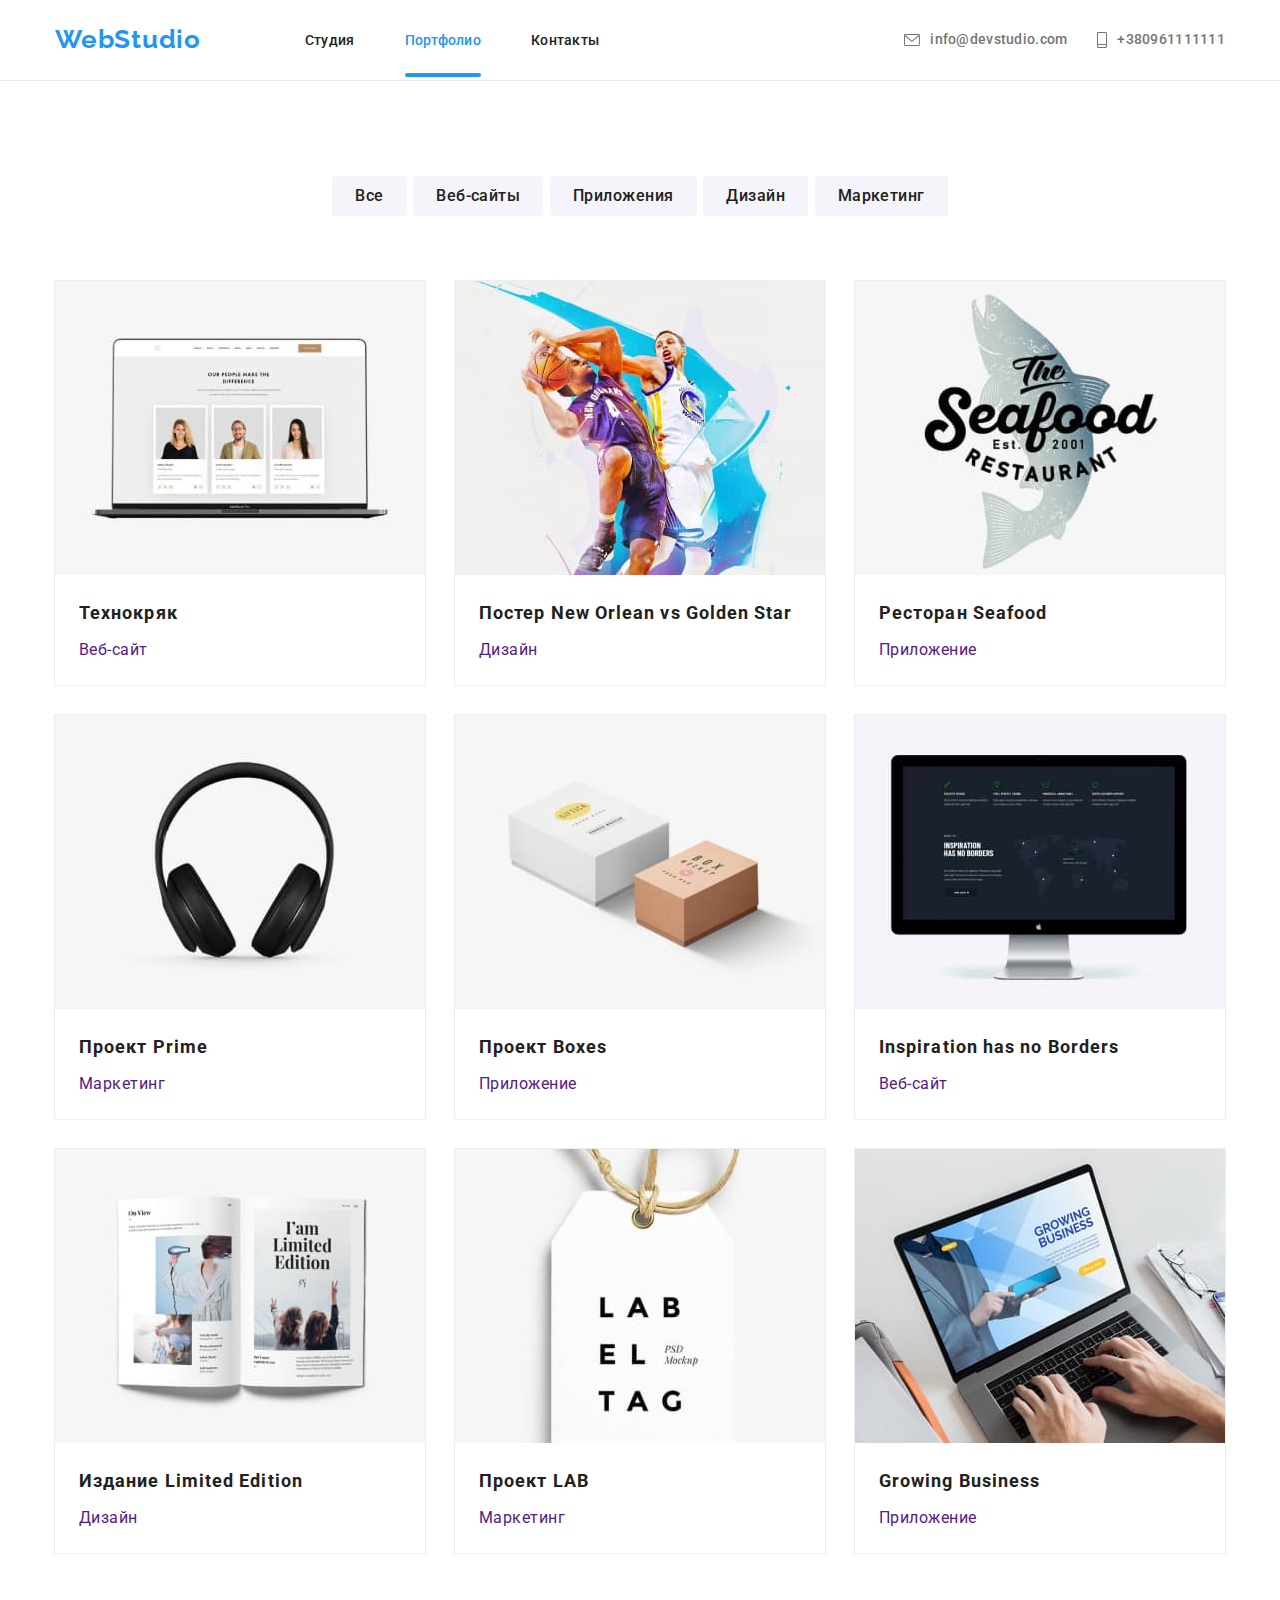
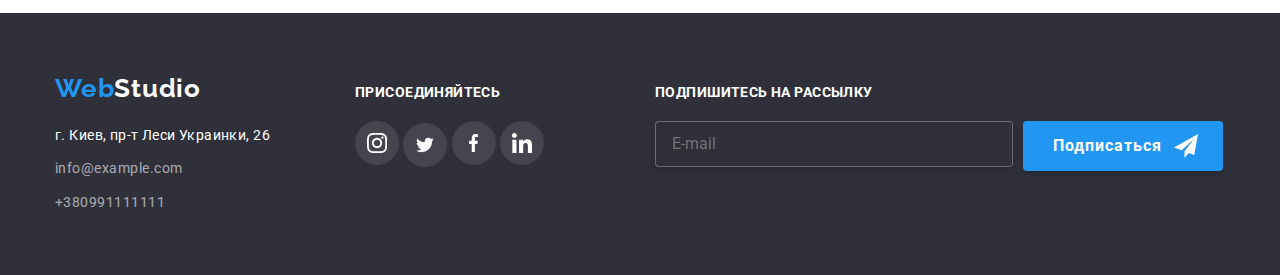
==== commit 9563ca10: "аш" ====
--- a/portfolio.html
+++ b/portfolio.html
@@ -23,7 +23,7 @@
 
                 <a href="./" class="logo">Web<span class="page-header__logo--black">Studio</span></a>
 
-                <button type="button" class="menu-button " data-menu-button>
+                <button type="button" class="menu-button" data-menu-button>      
 
                     <svg class="menu-button__icon" width="40px" height="40px"
                         aria-label="переключатель мобильного меню">
@@ -112,6 +112,8 @@
 
         <section class="projeckt">
 
+         <h2 class="visuallly-hidden">Portfolio</h2>
+
             <div class="container">
 
                 <ul class="portfolio-style">
@@ -542,7 +544,7 @@
                     <div class="footer__icon">
 
                         <a href="" class="footer__link">
-                            <svg class="footer-icon_item" width="20" height="20">
+                            <svg class="footer__icon--white" width="20" height="20">
                                 <use href="./images/symbol-defs.svg#icon-instagram"></use>
                             </svg></a>
 
@@ -551,7 +553,7 @@
                     <div class="footer__icon">
 
                         <a href="" class="footer__link">
-                            <svg class="footer-icon_item" width="20" height="16">
+                            <svg class="footer__icon--white width="20" height="16">
                                 <use href="./images/symbol-defs.svg#icon-twitter"></use>
                             </svg></a>
 
@@ -560,7 +562,7 @@
                     <div class="footer__icon">
 
                         <a href="" class="footer__link">
-                            <svg class="footer-icon_item" width="10" height="20">
+                            <svg class="footer__icon--white" width="10" height="20">
                                 <use href="./images/symbol-defs.svg#icon-face"></use>
                             </svg></a>
 
@@ -569,7 +571,7 @@
                     <div class="footer__icon">
 
                         <a href="" class="footer__link">
-                            <svg class="footer-icon_item" width="20" height="20">
+                            <svg class="footer__icon--white" width="20" height="20">
                                 <use href="./images/symbol-defs.svg#icon-linkedin"></use>
                             </svg></a>
 
@@ -579,14 +581,14 @@
 
                 </div>
             </div>
-            <div class="footer-form_container">
+            <div class="footer-form__container">
                 <form class="footer-form" for="join" action="">Подпишитесь на рассылку</form>
 
-                <input class="footer-input" type="text" id="join" placeholder="E-mail">
-
-
-                <button class="footer-button">Подписаться
-                    <span class="form-button_icon"></span>
+                <input class="footer-form__input" type="text" id="join" placeholder="E-mail">
+
+
+                <button type="button" class="footer-form__button">Подписаться
+                    <span class="footer-form__button--icon"></span>
                 </button>
             </div>
 
--- a/css/main.min.css
+++ b/css/main.min.css
@@ -3,5 +3,5 @@
  Consolas,  'Liberation Mono',  Menlo,- monospace;font-size:1em}small{font-size:80%}sub,sup{font-size:75%;line-height:0;position:relative;vertical-align:baseline}sub{bottom:-0.25em}sup{top:-0.5em}table{text-indent:0;border-color:inherit}button,input,optgroup,select,textarea{font-family:inherit;font-size:100%;line-height:1.15;margin:0}button,select{text-transform:none}button,[type='button'],[type='reset'],[type='submit']{-webkit-appearance:button}::-moz-focus-inner{border-style:none;padding:0}:-moz-focusring{outline:1px dotted ButtonText}:-moz-ui-invalid{box-shadow:none}legend{padding:0}progress{vertical-align:baseline}::-webkit-inner-spin-button,::-webkit-outer-spin-button{height:auto}[type='search']{-webkit-appearance:textfield;outline-offset:-2px}::-webkit-search-decoration{-webkit-appearance:none}::-webkit-file-upload-button{-webkit-appearance:button;font:inherit}summary{display:list-item}.main-container .portfolio-link,.main-container .link-nav,.main-container .auth-nav .link,.site-nav .link,.logo,.auth-nav__link,.footer__list .footer__link{text-decoration:none}textarea{resize:none}.site-nav,.auth-nav,.about-us__list,.work-list,.command .command__list,.command .command__list .command__item .command-social,.client .client__list,.footer__list,.button-container .button-list{list-style:none;margin:0;padding:0}.main-container img{display:block;max-width:100%;height:auto}.main-hero,.work-list{display:-webkit-box;display:-ms-flexbox;display:flex}.footer-form__button,.modal .service{font-family:Roboto;font-weight:bold;color:white;background-color:#2196F3;letter-spacing:0.06em;font-size:16px;line-height:1.87;min-width:200px;height:50px;border:1px solid transparent;border-radius:4px;-webkit-box-shadow:0px 4px 4px rgba(0,0,0,0.15);box-shadow:0px 4px 4px rgba(0,0,0,0.15)}.main-container{font-family:Roboto, Calibri;letter-spacing:0.03em;margin:0 auto;padding:0}.main-container .portfolio-header{border-bottom:1px solid #ececec}.main-container textarea{resize:none}.container{width:320px;padding-left:15px;padding-right:15px;margin-right:auto;margin-left:auto}@media screen and (min-width: 480px){.container{width:480px}}@media screen and (min-width: 768px){.container{width:768px}}@media screen and (min-width: 1200px){.container{width:1200px}}.page-header{position:relative}.main-nav{display:-webkit-box;display:-ms-flexbox;display:flex;-webkit-box-pack:justify;-ms-flex-pack:justify;justify-content:space-between;-webkit-box-align:center;-ms-flex-align:center;align-items:center;width:100%;overflow:hidden}@media screen and (min-width: 768px){.main-nav .menu-button__icon{display:none}}.menu-container{-webkit-box-align:center;-ms-flex-align:center;align-items:center;background-color:#ffffff}@media screen and (max-width: 767px){.menu-container{-webkit-transform:translateX(-120%);transform:translateX(-120%);-webkit-transition:-webkit-transform 250ms cubic-bezier(0.4, 0, 0.2, 1);transition:-webkit-transform 250ms cubic-bezier(0.4, 0, 0.2, 1);transition:transform 250ms cubic-bezier(0.4, 0, 0.2, 1);transition:transform 250ms cubic-bezier(0.4, 0, 0.2, 1), -webkit-transform 250ms cubic-bezier(0.4, 0, 0.2, 1);border-top:1px solid #ECECEC;-webkit-box-shadow:0px 4px 8px rgba(0,0,0,0.04),0px 2px 4px rgba(0,0,0,0.08),0px 1px 3px rgba(0,0,0,0.16);box-shadow:0px 4px 8px rgba(0,0,0,0.04),0px 2px 4px rgba(0,0,0,0.08),0px 1px 3px rgba(0,0,0,0.16);padding-top:58px;padding-bottom:82px}}@media screen and (max-width: 767px){.menu-container.is-open{-webkit-transform:translateX(0);transform:translateX(0)}}@media screen and (max-width: 767px){.menu-container{position:absolute;top:100%;width:100%;left:0}}@media screen and (min-width: 768px){.menu-container{display:-webkit-box;display:-ms-flexbox;display:flex}}.menu-button{width:40px;height:40px;background-color:#ffffff;margin:0;border:0;padding:0;outline:0}.menu-button .menu-button__icon--cross{display:none}.menu-button.is-open .menu-button__icon--cross{display:block}.menu-button.is-open .menu-button__icon--menu{display:none}.site-nav{-webkit-box-align:center;-ms-flex-align:center;align-items:center;display:-webkit-box;display:-ms-flexbox;display:flex;margin-right:84px}@media screen and (min-width: 1199px){.site-nav{margin-right:305px}}.site-nav__item:nth-child(-n+2){margin-bottom:40px}@media screen and (min-width: 768px){.site-nav__item:nth-child(-n+2){margin-bottom:0}}@media screen and (min-width: 768px){.site-nav__item+.site-nav__item{margin-left:50px}}.site-nav__link--active::after{display:block;position:absolute;content:"";height:4px;width:100%;bottom:0;background:#2196F3;border-radius:2px;-webkit-transform:scale(0);transform:scale(0);-webkit-transition:-webkit-transform 250ms cubic-bezier(0.4, 0, 0.2, 1);transition:-webkit-transform 250ms cubic-bezier(0.4, 0, 0.2, 1);transition:transform 250ms cubic-bezier(0.4, 0, 0.2, 1);transition:transform 250ms cubic-bezier(0.4, 0, 0.2, 1), -webkit-transform 250ms cubic-bezier(0.4, 0, 0.2, 1)}.site-nav__link--active:hover::after,.site-nav__link--active:focus::after{-webkit-transform:scaleX(1);transform:scaleX(1)}@media screen and (max-width: 767px){.site-nav__link--active{padding-bottom:8px}}@media screen and (min-width: 768px){.site-nav__link--active{padding-top:32px;padding-bottom:29px}}.site-nav .link{position:relative;letter-spacing:0.02em;font-weight:500;color:#212121;-webkit-transition-property:color;transition-property:color;-webkit-transition-duration:250ms;transition-duration:250ms;-webkit-transition-timing-function:cubic-bezier(0.4, 0, 0.2, 1);transition-timing-function:cubic-bezier(0.4, 0, 0.2, 1)}.site-nav .link.current{color:#2196F3}.site-nav .link.current::after{-webkit-transform:scaleX(1);transform:scaleX(1)}.site-nav .link:hover,.site-nav .link:focus,.site-nav .link:active{color:#2196F3}@media screen and (max-width: 767px){.site-nav .link{font-size:18px;line-height:1.16}}@media screen and (min-width: 768px){.site-nav .link{font-size:14px;line-height:1.14}}@media screen and (max-width: 767px){.site-nav{width:100%;-webkit-box-orient:vertical;-webkit-box-direction:normal;-ms-flex-direction:column;flex-direction:column}}.logo{padding-top:24px;padding-bottom:25px;font-family:Raleway;color:#2196F3;font-weight:bold;letter-spacing:0.03em}.logo .logo--black{color:#212121}@media screen and (max-width: 767px){.logo{padding-top:16px;padding-bottom:16px}}@media screen and (min-width: 768px) and (max-width: 1199px){.logo{padding-top:26px;padding-bottom:26px}}@media screen and (max-width: 1199px){.logo{font-size:24px;line-height:1.16}}@media screen and (min-width: 1200px){.logo{font-size:26px;line-height:1.19}}.auth-nav{padding-top:60px;display:-webkit-box;display:-ms-flexbox;display:flex;-webkit-box-pack:center;-ms-flex-pack:center;justify-content:center}@media screen and (max-width: 1199px){.auth-nav{-webkit-box-orient:vertical;-webkit-box-direction:normal;-ms-flex-direction:column;flex-direction:column}}@media screen and (max-width: 767px){.auth-nav{-webkit-box-align:center;-ms-flex-align:center;align-items:center}}@media screen and (min-width: 768px){.auth-nav{padding-top:0}}.auth-nav__item+.auth-nav__item{margin-top:16px}@media screen and (min-width: 768px){.auth-nav__item+.auth-nav__item{margin-top:10px}}@media screen and (min-width: 1200px){.auth-nav__item+.auth-nav__item{margin-top:0;margin-left:30px}}.auth-nav__link{display:-webkit-box;display:-ms-flexbox;display:flex;-webkit-box-align:center;-ms-flex-align:center;align-items:center;font-family:Roboto;font-weight:500;font-size:18px;line-height:1.16;letter-spacing:0.02em;color:#757575;padding:0;-webkit-transition-property:color;transition-property:color;-webkit-transition-duration:250ms;transition-duration:250ms;-webkit-transition-timing-function:cubic-bezier(0.4, 0, 0.2, 1);transition-timing-function:cubic-bezier(0.4, 0, 0.2, 1)}@media screen and (max-width: 767px){.auth-nav__link{font-size:18px;line-height:1.16}}@media screen and (min-width: 768px){.auth-nav__link{font-size:12px;line-height:1.16}}@media screen and (min-width: 1200px){.auth-nav__link{display:-webkit-box;display:-ms-flexbox;display:flex;font-size:14px;line-height:1.14}}.auth-nav__link .auth-nav__icon{margin-right:10px;fill:#757575;-webkit-transition-property:fill;transition-property:fill;-webkit-transition-duration:250ms;transition-duration:250ms;-webkit-transition-timing-function:cubic-bezier(0.4, 0, 0.2, 1);transition-timing-function:cubic-bezier(0.4, 0, 0.2, 1)}.auth-nav__link:hover,.auth-nav__link:focus,.auth-nav__link:active{color:#2196F3}.auth-nav__link:hover .auth-nav__icon,.auth-nav__link:focus .auth-nav__icon{fill:#2196F3}.main-hero{-webkit-box-pack:center;-ms-flex-pack:center;justify-content:center;-webkit-box-align:center;-ms-flex-align:center;align-items:center;height:600px;background-image:-webkit-gradient(linear, left top, right top, from(rgba(47,48,58,0.4)), to(rgba(47,48,58,0.4))),url("../images/Hero-1600.jpg");background-image:linear-gradient(to right, rgba(47,48,58,0.4), rgba(47,48,58,0.4)),url("../images/Hero-1600.jpg");background-position:center;background-size:cover;background-color:chocolate}@media screen and (min-device-pixel-ratio: 2), screen and (-webkit-min-device-pixel-ratio: 2), screen and (min-resolution: 192dpi), screen and (min-resolution: 2dppx){.main-hero{background-image:-webkit-gradient(linear, left top, right top, from(rgba(47,48,58,0.4)), to(rgba(47,48,58,0.4))),url("../images/Hero-1600-2x.jpg");background-image:linear-gradient(to right, rgba(47,48,58,0.4), rgba(47,48,58,0.4)),url("../images/Hero-1600-2x.jpg")}}@media screen and (min-width: 320px) and (max-width: 767px){.main-hero{height:400px;background-image:-webkit-gradient(linear, left top, right top, from(rgba(47,48,58,0.4)), to(rgba(47,48,58,0.4))),url("../images/Hero-480.jpg");background-image:linear-gradient(to right, rgba(47,48,58,0.4), rgba(47,48,58,0.4)),url("../images/Hero-480.jpg")}}@media screen and (min-width: 320px) and (max-width: 767px) and (min-device-pixel-ratio: 2), screen and (min-width: 320px) and (max-width: 767px) and (-webkit-min-device-pixel-ratio: 2), screen and (min-width: 320px) and (max-width: 767px) and (min-resolution: 192dpi), screen and (min-width: 320px) and (max-width: 767px) and (min-resolution: 2dppx){.main-hero{background-image:-webkit-gradient(linear, left top, right top, from(rgba(47,48,58,0.4)), to(rgba(47,48,58,0.4))),url("../images/Hero-480-2x.jpg");background-image:linear-gradient(to right, rgba(47,48,58,0.4), rgba(47,48,58,0.4)),url("../images/Hero-480-2x.jpg")}}@media screen and (min-width: 768px) and (max-width: 1199px){.main-hero{height:400px;background-image:-webkit-gradient(linear, left top, right top, from(rgba(47,48,58,0.4)), to(rgba(47,48,58,0.4))),url("../images/Hero-768.jpg");background-image:linear-gradient(to right, rgba(47,48,58,0.4), rgba(47,48,58,0.4)),url("../images/Hero-768.jpg")}}@media screen and (min-width: 768px) and (max-width: 1199px) and (min-device-pixel-ratio: 2), screen and (min-width: 768px) and (max-width: 1199px) and (-webkit-min-device-pixel-ratio: 2), screen and (min-width: 768px) and (max-width: 1199px) and (min-resolution: 192dpi), screen and (min-width: 768px) and (max-width: 1199px) and (min-resolution: 2dppx){.main-hero{background-image:-webkit-gradient(linear, left top, right top, from(rgba(47,48,58,0.4)), to(rgba(47,48,58,0.4))),url("../images/Hero-768-2x.jpg");background-image:linear-gradient(to right, rgba(47,48,58,0.4), rgba(47,48,58,0.4)),url("../images/Hero-768-2x.jpg")}}.main-hero .main-hero__item{width:360px;text-align:center}@media screen and (min-width: 1200px){.main-hero .main-hero__item{width:696px}}.main-hero .main-hero__item .main-hero__title{color:#ffffff;font-weight:900;font-size:26px;line-height:1.61;margin-top:0;margin-bottom:30px;letter-spacing:0.06em;text-transform:uppercase}@media screen and (min-width: 1200px){.main-hero .main-hero__item .main-hero__title{font-size:44px;line-height:1.36;margin-bottom:20px}}.main-hero .main-hero__item .main-hero__botton{font-family:Roboto;font-weight:bold;color:white;background-color:#2196F3;letter-spacing:0.06em;font-size:16px;line-height:1.87;min-width:200px;height:50px;border:1px solid transparent;border-radius:4px;-webkit-box-shadow:0px 4px 4px rgba(0,0,0,0.15);box-shadow:0px 4px 4px rgba(0,0,0,0.15)}@media screen and (max-width: 1199px){.about-us{padding-top:60px;padding-bottom:60px}}@media screen and (min-width: 1200px){.about-us{padding-top:94px}}.about-us__list{display:-webkit-box;display:-ms-flexbox;display:flex;-ms-flex-wrap:wrap;flex-wrap:wrap}@media screen and (min-width: 768px) and (max-width: 1199px){.about-us__list{margin:-15px}}@media screen and (min-width: 1200px){.about-us__list{-webkit-box-pack:justify;-ms-flex-pack:justify;justify-content:space-between}}@media screen and (min-width: 768px) and (max-width: 1199px){.about-us__item{-ms-flex-preferred-size:calc(50% - 30px);flex-basis:calc(50% - 30px)}}@media screen and (min-width: 1200px){.about-us__item{-ms-flex-preferred-size:calc((100% - 30px * 3) / 4);flex-basis:calc((100% - 30px * 3) / 4)}}@media screen and (min-width: 768px) and (max-width: 1199px){.about-us__item{margin:15px}}@media screen and (max-width: 767px){.about-us__item:nth-child(-n+3){margin-bottom:30px}}.about-us__icon-container{display:-webkit-box;display:-ms-flexbox;display:flex;-webkit-box-pack:center;-ms-flex-pack:center;justify-content:center;-webkit-box-align:center;-ms-flex-align:center;align-items:center;height:120px;background-color:#f5f4fa;border-radius:4px;margin-bottom:30px}.about-us__title{font-weight:bold;font-size:14px;line-height:1.14;color:#212121;margin-bottom:10px;margin-top:0;padding:0}@media screen and (max-width: 767px){.about-us__title{text-align:center}}.about-us__text{color:#757575;font-family:Roboto;font-style:normal;font-weight:normal;font-size:14px;line-height:1.71;letter-spacing:.03em}.profesion{padding-bottom:94px;padding-top:94px}.profesion .profesion__title{color:#212121;text-align:center;font-weight:bold;font-size:36px;margin-bottom:50px;margin-top:0;line-height:1.16}@media screen and (max-width: 1199px){.profesion{display:none}}.work-list .work-list__item{position:relative}.work-list .work-list__item .work-list__container{display:-webkit-box;display:-ms-flexbox;display:flex;-webkit-box-align:center;-ms-flex-align:center;align-items:center;-webkit-box-pack:center;-ms-flex-pack:center;justify-content:center;position:absolute;width:100%;height:70px;background-color:rgba(47,48,58,0.8);bottom:0}.work-list__content{margin:0;padding:0;font-family:Roboto;font-weight:bold;font-size:14px;line-height:1.14;letter-spacing:0.03em;color:#ffffff}.work-list .work-list__item+.work-list__item{margin-left:30px}.command{min-width:320px;padding-top:94px;padding-bottom:94px;margin-left:auto;margin-right:auto;background-color:#f5f4fa}@media screen and (min-width: 480px) and (max-width: 1199px){.command{padding-top:60px;padding-bottom:60px}}@media screen and (min-width: 1200px){.command{padding-top:94px;padding-bottom:90px}}.command .command__title{text-align:center;color:#212121;font-weight:bold;font-size:36px;line-height:1.16;margin-bottom:50px;margin-top:0}@media screen and (min-width: 768px) and (max-width: 1199px){.command .command__list{display:-webkit-box;display:-ms-flexbox;display:flex;-ms-flex-wrap:wrap;flex-wrap:wrap;margin:-15px}}@media screen and (min-width: 1200px){.command .command__list{display:-webkit-box;display:-ms-flexbox;display:flex;-webkit-box-pack:justify;-ms-flex-pack:justify;justify-content:space-between}}.command .command__list .command__item{-webkit-box-shadow:0px 1px 3px rgba(0,0,0,0.12),0px 1px 1px rgba(0,0,0,0.14),0px 2px 1px rgba(0,0,0,0.2);box-shadow:0px 1px 3px rgba(0,0,0,0.12),0px 1px 1px rgba(0,0,0,0.14),0px 2px 1px rgba(0,0,0,0.2);border-radius:0px 0px 4px 4px;background:#ffffff}@media screen and (max-width: 767px){.command .command__list .command__item:nth-child(-n+3){margin-bottom:30px}}@media screen and (min-width: 768px) and (max-width: 1199px){.command .command__list .command__item{-ms-flex-preferred-size:calc(50% - 30px);flex-basis:calc(50% - 30px);margin:15px}}@media screen and (min-width: 1200px){.command .command__list .command__item{width:calc((100% - 30px * 3) / 4)}}.command .command__list .command__item .command__initials{margin-top:30px;margin-bottom:10px;text-align:center;color:#212121;font-weight:500;font-size:16px;line-height:1.18}.command .command__list .command__item .command__profesion{text-align:center;margin:0;color:#757575;font-family:Roboto;font-style:normal;font-weight:normal;font-size:16px;line-height:1.18;letter-spacing:.03em}.command .command__list .command__item .command-social{-ms-flex-pack:distribute;justify-content:space-around;margin-left:auto;margin-right:auto;display:-webkit-box;display:-ms-flexbox;display:flex;padding-bottom:24px;width:206px;margin-top:16px}.command .command__list .command__item .command-social__link{display:-webkit-box;display:-ms-flexbox;display:flex;width:44px;height:44px;-webkit-box-pack:center;-ms-flex-pack:center;justify-content:center;-webkit-box-align:center;-ms-flex-align:center;align-items:center;border-radius:50%;-webkit-transition-property:background-color;transition-property:background-color;-webkit-transition-duration:250ms;transition-duration:250ms;-webkit-transition-timing-function:cubic-bezier(0.4, 0, 0.2, 1);transition-timing-function:cubic-bezier(0.4, 0, 0.2, 1)}.command .command__list .command__item .command-social__link:hover .command-social__icon{fill:#ffffff}.command .command__list .command__item .command-social__link:hover{background-color:#2196F3}.command .command__list .command__item .command-social__icon{fill:#afb1b8;-webkit-transition-property:fill;transition-property:fill;-webkit-transition-duration:250ms;transition-duration:250ms;-webkit-transition-timing-function:cubic-bezier(0.4, 0, 0.2, 1);transition-timing-function:cubic-bezier(0.4, 0, 0.2, 1)}.client{padding-top:60px;padding-bottom:60px}@media screen and (min-width: 1200px){.client{padding-top:94px;padding-bottom:90px}}.client .client__title{text-align:center;color:#212121;font-weight:bold;font-size:36px;line-height:1.16;margin-bottom:50px;margin-top:0}.client .client__list{margin:-15px;display:-webkit-box;display:-ms-flexbox;display:flex;-ms-flex-wrap:wrap;flex-wrap:wrap}.client .client__list .client__item{margin:15px;width:calc(50% - 30px)}@media screen and (min-width: 768px){.client .client__list .client__item{width:calc((100% - 30px * 3) / 3)}}@media screen and (min-width: 1200px){.client .client__list .client__item{width:calc((100% - 30px * 6) / 6)}}.client .client__list .client__item .client__link{display:-webkit-inline-box;display:-ms-inline-flexbox;display:inline-flex;-webkit-box-pack:center;-ms-flex-pack:center;justify-content:center;-webkit-box-align:center;-ms-flex-align:center;align-items:center;width:100%;height:90px;border:1px solid #afb1b8;border-radius:4px;-webkit-transition-property:border-color;transition-property:border-color;-webkit-transition-duration:250ms;transition-duration:250ms;-webkit-transition-timing-function:cubic-bezier(0.4, 0, 0.2, 1);transition-timing-function:cubic-bezier(0.4, 0, 0.2, 1)}.client .client__list .client__item .client__link .client__icon{fill:#afb1b8;-webkit-transition-property:fill;transition-property:fill;-webkit-transition-duration:250ms;transition-duration:250ms;-webkit-transition-timing-function:cubic-bezier(0.4, 0, 0.2, 1);transition-timing-function:cubic-bezier(0.4, 0, 0.2, 1)}.client .client__list .client__item .client__link:hover{border-color:#2196F3}.client .client__list .client__item .client__link:hover .client__icon{fill:#2196F3}.footer{padding-top:60px;padding-bottom:60px;margin-left:auto;margin-right:auto;background-color:#2f303a}.footer .logo{font-family:Raleway;color:#2196F3;font-weight:bold;font-size:26px;line-height:1.19;letter-spacing:0.03em;padding:0}.footer .logo .footer__logo--white{color:#ffffff}.footer__container--center{display:-webkit-box;display:-ms-flexbox;display:flex;-webkit-box-align:center;-ms-flex-align:center;align-items:center}@media screen and (max-width: 1199px){.footer__container--center{-webkit-box-orient:vertical;-webkit-box-direction:normal;-ms-flex-direction:column;flex-direction:column}}@media screen and (min-width: 1200px){.footer__container--center{-webkit-box-align:baseline;-ms-flex-align:baseline;align-items:baseline;-webkit-box-pack:justify;-ms-flex-pack:justify;justify-content:space-between}}@media screen and (min-width: 768px) and (max-width: 1199px){.footer__container--center .footer__conteiner--adaptive{display:-webkit-box;display:-ms-flexbox;display:flex;-webkit-box-pack:justify;-ms-flex-pack:justify;justify-content:space-between;width:603px;margin-bottom:60px}}@media screen and (min-width: 1200px){.footer__container--center .footer__conteiner--adaptive{display:-webkit-box;display:-ms-flexbox;display:flex;-webkit-box-pack:justify;-ms-flex-pack:justify;justify-content:space-between;width:506px;-webkit-box-align:baseline;-ms-flex-align:baseline;align-items:baseline}}.footer__adress{display:-webkit-box;display:-ms-flexbox;display:flex;-webkit-box-orient:vertical;-webkit-box-direction:normal;-ms-flex-direction:column;flex-direction:column;width:232px;margin:0}@media screen and (max-width: 1199px){.footer__adress{-webkit-box-align:center;-ms-flex-align:center;align-items:center}}.footer__text{margin-top:20px;margin-bottom:10px;color:white;font-family:Roboto;font-style:normal;font-weight:normal;font-size:14px;line-height:1.71;letter-spacing:.03em}.footer__list .footer__item{margin-bottom:10px}.footer__list .footer__link{display:-webkit-box;display:-ms-flexbox;display:flex;font-size:14px;line-height:1.71;color:rgba(255,255,255,0.6)}@media screen and (max-width: 1199px){.footer__list .footer__link{-webkit-box-pack:center;-ms-flex-pack:center;justify-content:center}}.footer__title{display:block;margin-bottom:20px;margin-top:0;padding:0;font-family:Roboto;font-weight:bold;font-size:14px;line-height:1.14;letter-spacing:0.03em;color:#ffffff}.footer__socials{width:206px}@media screen and (max-width: 767px){.footer__socials{margin-top:60px;margin-bottom:60px;margin-left:auto;margin-right:auto}}@media screen and (max-width: 1199px){.footer__socials{text-align:center}}.footer__socials .footer__icon{display:inline-block}.footer__socials .footer__icon .footer__link{display:-webkit-box;display:-ms-flexbox;display:flex;width:44px;height:44px;-webkit-box-pack:center;-ms-flex-pack:center;justify-content:center;-webkit-box-align:center;-ms-flex-align:center;align-items:center;border-radius:50%;background-color:rgba(255,255,255,0.1);-webkit-transition-property:background-color;transition-property:background-color;-webkit-transition-duration:250ms;transition-duration:250ms;-webkit-transition-timing-function:cubic-bezier(0.4, 0, 0.2, 1);transition-timing-function:cubic-bezier(0.4, 0, 0.2, 1)}.footer__socials .footer__icon .footer__link .footer__icon--white{fill:#ffffff}.footer__socials .footer__icon .footer__link:hover{background-color:#2196F3}.footer__socials .footer__ikon+.footer__ikon{margin-left:4px}.footer-form__container{display:-webkit-box;display:-ms-flexbox;display:flex;-ms-flex-wrap:wrap;flex-wrap:wrap}@media screen and (min-width: 768px) and (max-width: 1199px){.footer-form__container{-webkit-box-pack:center;-ms-flex-pack:center;justify-content:center;width:570px}}@media screen and (max-width: 1199px){.footer-form__container{-webkit-box-pack:center;-ms-flex-pack:center;justify-content:center}}@media screen and (min-width: 1200px){.footer-form__container{width:570px}}.footer-form{font-family:Roboto;font-weight:bold;margin-bottom:20px;font-size:14px;line-height:1.14;letter-spacing:0.03em;text-transform:uppercase;color:#FFFFFF}@media screen and (max-width: 1199px){.footer-form{text-align:center}}.footer-form__input{margin-bottom:20px;padding:13px 16px;color:#fff;background-color:#2F303A;outline:0;border:1px solid rgba(255,255,255,0.3);-webkit-box-sizing:border-box;box-sizing:border-box;-webkit-filter:drop-shadow(0px 4px 4px rgba(0,0,0,0.15));filter:drop-shadow(0px 4px 4px rgba(0,0,0,0.15));border-radius:4px;-webkit-transition:border 250ms cubic-bezier(0.4, 0, 0.2, 1);transition:border 250ms cubic-bezier(0.4, 0, 0.2, 1)}@media screen and (min-width: 480px){.footer-form__input{width:450px;margin-bottom:20px}}@media screen and (min-width: 1200px){.footer-form__input{width:358px}}.footer-form__button{display:-webkit-inline-box;display:-ms-inline-flexbox;display:inline-flex;-webkit-box-align:center;-ms-flex-align:center;align-items:center;padding-left:29px}@media screen and (min-width: 1200px){.footer-form__button{margin-left:10px}}.footer-form__button .footer-form__button--icon{content:"";width:24px;height:24px;margin-left:12px;background-repeat:no-repeat;background-image:url(../images/send.svg)}.backdrop{position:fixed;top:0;left:0;width:100%;height:100%;background-color:rgba(0,0,0,0.2);padding-top:93px;padding-bottom:94px;padding-left:15px;padding-right:15px;overflow-y:scroll;z-index:2}@media screen and (min-width: 768px){.backdrop{padding-top:208px;padding-bottom:207px;padding-left:159px;padding-right:159px}}.is-hidden{opacity:0;-webkit-transition:opacity 250ms cubic-bezier(0.4, 0, 0.2, 1);transition:opacity 250ms cubic-bezier(0.4, 0, 0.2, 1);pointer-events:none}.backdrop.is-hidden .modal{-webkit-transform:translate(-50%, -50%) scale(0.5);transform:translate(-50%, -50%) scale(0.5)}.modal{top:50%;left:50%;padding:40px 10px 40px 10px;-webkit-transform:translate(-50%, -50%) scale(1);transform:translate(-50%, -50%) scale(1);-webkit-transition:-webkit-transform 250ms cubic-bezier(0.4, 0, 0.2, 1);transition:-webkit-transform 250ms cubic-bezier(0.4, 0, 0.2, 1);transition:transform 250ms cubic-bezier(0.4, 0, 0.2, 1);transition:transform 250ms cubic-bezier(0.4, 0, 0.2, 1), -webkit-transform 250ms cubic-bezier(0.4, 0, 0.2, 1);opacity:1;background:#ffffff;-webkit-box-shadow:0px 1px 3px rgba(0,0,0,0.12),0px 1px 1px rgba(0,0,0,0.14),0px 2px 1px rgba(0,0,0,0.2);box-shadow:0px 1px 3px rgba(0,0,0,0.12),0px 1px 1px rgba(0,0,0,0.14),0px 2px 1px rgba(0,0,0,0.2);border-radius:4px}@media screen and (min-width: 320px) and (max-width: 1199px){.modal{position:relative;padding:40px}}@media screen and (min-width: 1200px){.modal{position:absolute;padding:40px;width:528px;height:581px}}.modal .modal__btn-close{display:-webkit-box;display:-ms-flexbox;display:flex;-webkit-box-align:center;-ms-flex-align:center;align-items:center;-webkit-box-pack:center;-ms-flex-pack:center;justify-content:center;padding:0;width:30px;height:30px;margin-right:8px;margin-top:8px;background:#ffffff;border:1px solid rgba(0,0,0,0.1);border-radius:50%;position:absolute;top:0;right:0}.modal .modal__btn-close .modal__btn-icon{-webkit-transition-duration:250ms;transition-duration:250ms;-webkit-transition-timing-function:cubic-bezier(0.4, 0, 0.2, 1);transition-timing-function:cubic-bezier(0.4, 0, 0.2, 1)}.modal .modal__btn-close .modal__btn-icon:hover{fill:#2196F3}.modal .modal-form__title{font-family:Roboto;font-weight:bold;font-size:20px;line-height:1.5;text-align:center;letter-spacing:0.03em;margin:0;margin-bottom:12px;color:#212121}@media screen and (min-width: 1200px){.modal .modal-form__title{line-height:1.15}}.modal .modal-form__label{display:block;margin-bottom:4px;font-family:Roboto;font-size:12px;line-height:1.16;letter-spacing:0.01em;color:#757575}.modal .modal-form__input--flex{display:-webkit-box;display:-ms-flexbox;display:flex;position:relative;margin-bottom:10px}.modal .modal-form__input--flex .modal-form__input{width:100%;padding-top:8px;padding-bottom:8px;padding-left:42px;border:1px solid rgba(33,33,33,0.2);outline:0;border-radius:4px;-webkit-transition:border 250ms cubic-bezier(0.4, 0, 0.2, 1);transition:border 250ms cubic-bezier(0.4, 0, 0.2, 1)}.modal .modal-form__input--flex .modal-form__input:focus{border-color:#2196F3}.modal .modal-form__input--flex .modal-form__input:focus+.modal-form__icon{fill:#2196F3}.modal .modal-form__input--flex .modal-form__icon{position:absolute;top:50%;left:15px;fill:#212121;-webkit-transform:translateY(-50%);transform:translateY(-50%);-webkit-transition-property:fill;transition-property:fill;-webkit-transition-duration:250ms;transition-duration:250ms;-webkit-transition-timing-function:cubic-bezier(0.4, 0, 0.2, 1);transition-timing-function:cubic-bezier(0.4, 0, 0.2, 1);background-size:auto}.modal .checkbox-container{display:-webkit-box;display:-ms-flexbox;display:flex;-webkit-box-pack:center;-ms-flex-pack:center;justify-content:center;position:relative;margin-bottom:30px}.modal .checkbox-container .label-checkbox{display:-webkit-box;display:-ms-flexbox;display:flex;-webkit-box-align:center;-ms-flex-align:center;align-items:center;font-family:Roboto;font-size:12px;line-height:1.16;letter-spacing:0.03em;color:#757575}@media screen and (min-width: 1200px){.modal .checkbox-container .label-checkbox{font-size:14px;line-height:1.71}}.modal .checkbox-container .label-checkbox .checkbox{-webkit-appearance:none;-moz-appearance:none;appearance:none}.modal .checkbox-container .label-checkbox .checkbox:checked+.checkbox-icon{background:#2196F3;border:0;border-color:#2196F3}.modal .checkbox-container .label-checkbox .checkbox-icon{border:2px solid #212121;fill:#ffffff;border-radius:4px}.modal .checkbox-container .label-checkbox .form-item{margin-left:7px}.modal .checkbox-container .label-checkbox .form-item .link-checkbox{color:#2196F3}.modal .service.form-botton{display:block;margin-left:auto;margin-right:auto}.button-container{display:-webkit-box;display:-ms-flexbox;display:flex;-webkit-box-pack:center;-ms-flex-pack:center;justify-content:center;margin-right:auto;margin-left:auto}@media screen and (max-width: 767px){.button-container{padding-left:15px;padding-right:15px;padding-top:60px;padding-bottom:40px}}@media screen and (min-width: 768px) and (max-width: 1199px){.button-container{padding-top:60px;padding-bottom:30px}}@media screen and (min-width: 1200px){.button-container{padding-top:94px;padding-bottom:50px}}.button-container .button-list .portfolio-button{border-radius:4px;border:1px solid transparent;display:inline-block}@media screen and (max-width: 767px){.button-container .button-list .portfolio-button:nth-child(-n+3){margin-bottom:15px}}.button-container .button-list .portfolio-button .item{font-family:Roboto;font-weight:500;font-size:16px;line-height:1.62;letter-spacing:0.03em;color:#212121;background:#f5f4fa;border-radius:4px;border:1px solid transparent;padding:6px 22px;-webkit-transition-property:color, background-color;transition-property:color, background-color;-webkit-transition-duration:250ms;transition-duration:250ms;-webkit-transition-timing-function:cubic-bezier(0.4, 0, 0.2, 1);transition-timing-function:cubic-bezier(0.4, 0, 0.2, 1)}.button-container .button-list .portfolio-button .item:hover{color:#ffffff;background-color:#2196F3;-webkit-box-shadow:0px 3px 1px rgba(0,0,0,0.1),0px 1px 2px rgba(0,0,0,0.08),0px 2px 2px rgba(0,0,0,0.12);box-shadow:0px 3px 1px rgba(0,0,0,0.1),0px 1px 2px rgba(0,0,0,0.08),0px 2px 2px rgba(0,0,0,0.12);border-radius:4px}.projeckt{padding-top:40px;padding-bottom:60px}@media screen and (min-width: 768px){.projeckt{padding-top:14px}}.portfolio-style{padding:0;margin:-15px;list-style:none;-ms-flex-wrap:wrap;flex-wrap:wrap;display:-webkit-box;display:-ms-flexbox;display:flex}.style-chyld{position:relative;margin:14px;border:1px solid #eeeeee}.style-chyld:hover{border:1px solid #eeeeee;-webkit-box-sizing:border-box;box-sizing:border-box;-webkit-box-shadow:0px 1px 1px rgba(0,0,0,0.12),0px 4px 4px rgba(0,0,0,0.06),1px 4px 6px rgba(0,0,0,0.16);box-shadow:0px 1px 1px rgba(0,0,0,0.12),0px 4px 4px rgba(0,0,0,0.06),1px 4px 6px rgba(0,0,0,0.16)}.style-chyld:hover .title-menu_function{-webkit-transform:translateY(0);transform:translateY(0)}.title-menu{position:absolute;overflow:hidden}.title-menu_function{background-color:rgba(33,150,243,0.9);-webkit-transform:translateY(100%);transform:translateY(100%);-webkit-transition:-webkit-transform 250ms cubic-bezier(0.4, 0, 0.2, 1);transition:-webkit-transform 250ms cubic-bezier(0.4, 0, 0.2, 1);transition:transform 250ms cubic-bezier(0.4, 0, 0.2, 1);transition:transform 250ms cubic-bezier(0.4, 0, 0.2, 1), -webkit-transform 250ms cubic-bezier(0.4, 0, 0.2, 1)}@media screen and (min-width: 320px){.title-menu_function{padding-top:22px;padding-bottom:22px;padding-left:24px;padding-right:24px}}@media screen and (min-width: 480px) and (max-width: 767px){.title-menu_function{padding-top:82px;padding-bottom:77px;padding-left:24px;padding-right:24px}}@media screen and (min-width: 768px){.title-menu_function{padding-top:52px;padding-bottom:53px;padding-left:24px;padding-right:24px}}@media screen and (min-width: 1200px){.title-menu_function{padding-top:66px;padding-bottom:66px;padding-left:24px;padding-right:24px}}.title-menu_item{margin:0;font-family:Roboto;font-size:14px;line-height:1.55;letter-spacing:0.03em;color:#ffffff}@media screen and (min-width: 480px){.title-menu_item{font-size:18px}}.style-title{padding-top:20px;padding-left:24px;font-family:Roboto;font-weight:bold;font-size:18px;line-height:2;margin-top:0;margin-bottom:4px;color:#212121;letter-spacing:0.06em}.text-item{padding-left:24px;padding-bottom:20px;margin:0;font-family:Roboto;font-style:normal;font-weight:normal;font-size:16px;line-height:1.87;letter-spacing:.03em}
+ monospace;font-size:1em}small{font-size:80%}sub,sup{font-size:75%;line-height:0;position:relative;vertical-align:baseline}sub{bottom:-0.25em}sup{top:-0.5em}table{text-indent:0;border-color:inherit}button,input,optgroup,select,textarea{font-family:inherit;font-size:100%;line-height:1.15;margin:0}button,select{text-transform:none}button,[type='button'],[type='reset'],[type='submit']{-webkit-appearance:button}::-moz-focus-inner{border-style:none;padding:0}:-moz-focusring{outline:1px dotted ButtonText}:-moz-ui-invalid{box-shadow:none}legend{padding:0}progress{vertical-align:baseline}::-webkit-inner-spin-button,::-webkit-outer-spin-button{height:auto}[type='search']{-webkit-appearance:textfield;outline-offset:-2px}::-webkit-search-decoration{-webkit-appearance:none}::-webkit-file-upload-button{-webkit-appearance:button;font:inherit}summary{display:list-item}.main-container .portfolio-link,.main-container .link-nav,.main-container .auth-nav .link,.site-nav .link,.logo,.auth-nav__link,.footer__list .footer__link{text-decoration:none}textarea{resize:none}.site-nav,.auth-nav,.about-us__list,.work-list,.command .command__list,.command .command__list .command__item .command-social,.client .client__list,.footer__list,.button-container .button-list{list-style:none;margin:0;padding:0}.main-container img{display:block;max-width:100%;height:auto}.main-hero,.work-list{display:-webkit-box;display:-ms-flexbox;display:flex}.footer-form__button,.modal .service{font-family:Roboto;font-weight:bold;color:white;background-color:#2196F3;letter-spacing:0.06em;font-size:16px;line-height:1.87;min-width:200px;height:50px;border:1px solid transparent;border-radius:4px;-webkit-box-shadow:0px 4px 4px rgba(0,0,0,0.15);box-shadow:0px 4px 4px rgba(0,0,0,0.15)}.visuallly-hidden{position:absolute;width:1px;height:1px;margin:1px;padding:0;border:0;clip:rect(0 0 0 0);overflow:hidden}.main-container{font-family:Roboto, Calibri;letter-spacing:0.03em;margin:0 auto;padding:0}.main-container .portfolio-header{border-bottom:1px solid #ececec}.main-container textarea{resize:none}.container{width:320px;padding-left:15px;padding-right:15px;margin-right:auto;margin-left:auto}@media screen and (min-width: 480px){.container{width:480px}}@media screen and (min-width: 768px){.container{width:768px}}@media screen and (min-width: 1200px){.container{width:1200px}}.page-header{position:relative}.main-nav{display:-webkit-box;display:-ms-flexbox;display:flex;-webkit-box-pack:justify;-ms-flex-pack:justify;justify-content:space-between;-webkit-box-align:center;-ms-flex-align:center;align-items:center;width:100%;overflow:hidden}@media screen and (min-width: 768px){.main-nav .menu-button__icon{display:none}}.menu-container{-webkit-box-align:center;-ms-flex-align:center;align-items:center;background-color:#ffffff}@media screen and (max-width: 767px){.menu-container{-webkit-transform:translateX(-120%);transform:translateX(-120%);-webkit-transition:-webkit-transform 250ms cubic-bezier(0.4, 0, 0.2, 1);transition:-webkit-transform 250ms cubic-bezier(0.4, 0, 0.2, 1);transition:transform 250ms cubic-bezier(0.4, 0, 0.2, 1);transition:transform 250ms cubic-bezier(0.4, 0, 0.2, 1), -webkit-transform 250ms cubic-bezier(0.4, 0, 0.2, 1);border-top:1px solid #ECECEC;-webkit-box-shadow:0px 4px 8px rgba(0,0,0,0.04),0px 2px 4px rgba(0,0,0,0.08),0px 1px 3px rgba(0,0,0,0.16);box-shadow:0px 4px 8px rgba(0,0,0,0.04),0px 2px 4px rgba(0,0,0,0.08),0px 1px 3px rgba(0,0,0,0.16);padding-top:58px;padding-bottom:82px}}@media screen and (max-width: 767px){.menu-container.is-open{-webkit-transform:translateX(0);transform:translateX(0)}}@media screen and (max-width: 767px){.menu-container{position:absolute;top:100%;width:100%;left:0}}@media screen and (min-width: 768px){.menu-container{display:-webkit-box;display:-ms-flexbox;display:flex}}.menu-button{width:40px;height:40px;background-color:#ffffff;margin:0;border:0;padding:0;outline:0}.menu-button .menu-button__icon--cross{display:none}.menu-button.is-open .menu-button__icon--cross{display:block}.menu-button.is-open .menu-button__icon--menu{display:none}.site-nav{-webkit-box-align:center;-ms-flex-align:center;align-items:center;display:-webkit-box;display:-ms-flexbox;display:flex;margin-right:84px}@media screen and (min-width: 1199px){.site-nav{margin-right:305px}}.site-nav__item:nth-child(-n+2){margin-bottom:40px}@media screen and (min-width: 768px){.site-nav__item:nth-child(-n+2){margin-bottom:0}}@media screen and (min-width: 768px){.site-nav__item+.site-nav__item{margin-left:50px}}.site-nav__link--active::after{display:block;position:absolute;content:"";height:4px;width:100%;bottom:0;background:#2196F3;border-radius:2px;-webkit-transform:scale(0);transform:scale(0);-webkit-transition:-webkit-transform 250ms cubic-bezier(0.4, 0, 0.2, 1);transition:-webkit-transform 250ms cubic-bezier(0.4, 0, 0.2, 1);transition:transform 250ms cubic-bezier(0.4, 0, 0.2, 1);transition:transform 250ms cubic-bezier(0.4, 0, 0.2, 1), -webkit-transform 250ms cubic-bezier(0.4, 0, 0.2, 1)}.site-nav__link--active:hover::after,.site-nav__link--active:focus::after{-webkit-transform:scaleX(1);transform:scaleX(1)}@media screen and (max-width: 767px){.site-nav__link--active{padding-bottom:8px}}@media screen and (min-width: 768px){.site-nav__link--active{padding-top:32px;padding-bottom:29px}}.site-nav .link{position:relative;letter-spacing:0.02em;font-weight:500;color:#212121;-webkit-transition-property:color;transition-property:color;-webkit-transition-duration:250ms;transition-duration:250ms;-webkit-transition-timing-function:cubic-bezier(0.4, 0, 0.2, 1);transition-timing-function:cubic-bezier(0.4, 0, 0.2, 1)}.site-nav .link.current{color:#2196F3}.site-nav .link.current::after{-webkit-transform:scaleX(1);transform:scaleX(1)}.site-nav .link:hover,.site-nav .link:focus,.site-nav .link:active{color:#2196F3}@media screen and (max-width: 767px){.site-nav .link{font-size:18px;line-height:1.16}}@media screen and (min-width: 768px){.site-nav .link{font-size:14px;line-height:1.14}}@media screen and (max-width: 767px){.site-nav{width:100%;-webkit-box-orient:vertical;-webkit-box-direction:normal;-ms-flex-direction:column;flex-direction:column}}.logo{padding-top:24px;padding-bottom:25px;font-family:Raleway;color:#2196F3;font-weight:bold;letter-spacing:0.03em}.logo .logo--black{color:#212121}@media screen and (max-width: 767px){.logo{padding-top:16px;padding-bottom:16px}}@media screen and (min-width: 768px) and (max-width: 1199px){.logo{padding-top:26px;padding-bottom:26px}}@media screen and (max-width: 1199px){.logo{font-size:24px;line-height:1.16}}@media screen and (min-width: 1200px){.logo{font-size:26px;line-height:1.19}}.auth-nav{padding-top:60px;display:-webkit-box;display:-ms-flexbox;display:flex;-webkit-box-pack:center;-ms-flex-pack:center;justify-content:center}@media screen and (max-width: 1199px){.auth-nav{-webkit-box-orient:vertical;-webkit-box-direction:normal;-ms-flex-direction:column;flex-direction:column}}@media screen and (max-width: 767px){.auth-nav{-webkit-box-align:center;-ms-flex-align:center;align-items:center}}@media screen and (min-width: 768px){.auth-nav{padding-top:0}}.auth-nav__item+.auth-nav__item{margin-top:16px}@media screen and (min-width: 768px){.auth-nav__item+.auth-nav__item{margin-top:10px}}@media screen and (min-width: 1200px){.auth-nav__item+.auth-nav__item{margin-top:0;margin-left:30px}}.auth-nav__link{display:-webkit-box;display:-ms-flexbox;display:flex;-webkit-box-align:center;-ms-flex-align:center;align-items:center;font-family:Roboto;font-weight:500;font-size:18px;line-height:1.16;letter-spacing:0.02em;color:#757575;padding:0;-webkit-transition-property:color;transition-property:color;-webkit-transition-duration:250ms;transition-duration:250ms;-webkit-transition-timing-function:cubic-bezier(0.4, 0, 0.2, 1);transition-timing-function:cubic-bezier(0.4, 0, 0.2, 1)}@media screen and (max-width: 767px){.auth-nav__link{font-size:18px;line-height:1.16}}@media screen and (min-width: 768px){.auth-nav__link{font-size:12px;line-height:1.16}}@media screen and (min-width: 1200px){.auth-nav__link{display:-webkit-box;display:-ms-flexbox;display:flex;font-size:14px;line-height:1.14}}.auth-nav__link .auth-nav__icon{margin-right:10px;fill:#757575;-webkit-transition-property:fill;transition-property:fill;-webkit-transition-duration:250ms;transition-duration:250ms;-webkit-transition-timing-function:cubic-bezier(0.4, 0, 0.2, 1);transition-timing-function:cubic-bezier(0.4, 0, 0.2, 1)}.auth-nav__link:hover,.auth-nav__link:focus,.auth-nav__link:active{color:#2196F3}.auth-nav__link:hover .auth-nav__icon,.auth-nav__link:focus .auth-nav__icon{fill:#2196F3}.main-hero{-webkit-box-pack:center;-ms-flex-pack:center;justify-content:center;-webkit-box-align:center;-ms-flex-align:center;align-items:center;height:600px;background-image:-webkit-gradient(linear, left top, right top, from(rgba(47,48,58,0.4)), to(rgba(47,48,58,0.4))),url("../images/Hero-1600.jpg");background-image:linear-gradient(to right, rgba(47,48,58,0.4), rgba(47,48,58,0.4)),url("../images/Hero-1600.jpg");background-position:center;background-size:cover;background-color:chocolate}@media screen and (min-device-pixel-ratio: 2), screen and (-webkit-min-device-pixel-ratio: 2), screen and (min-resolution: 192dpi), screen and (min-resolution: 2dppx){.main-hero{background-image:-webkit-gradient(linear, left top, right top, from(rgba(47,48,58,0.4)), to(rgba(47,48,58,0.4))),url("../images/Hero-1600-2x.jpg");background-image:linear-gradient(to right, rgba(47,48,58,0.4), rgba(47,48,58,0.4)),url("../images/Hero-1600-2x.jpg")}}@media screen and (min-width: 320px) and (max-width: 767px){.main-hero{height:400px;background-image:-webkit-gradient(linear, left top, right top, from(rgba(47,48,58,0.4)), to(rgba(47,48,58,0.4))),url("../images/Hero-480.jpg");background-image:linear-gradient(to right, rgba(47,48,58,0.4), rgba(47,48,58,0.4)),url("../images/Hero-480.jpg")}}@media screen and (min-width: 320px) and (max-width: 767px) and (min-device-pixel-ratio: 2), screen and (min-width: 320px) and (max-width: 767px) and (-webkit-min-device-pixel-ratio: 2), screen and (min-width: 320px) and (max-width: 767px) and (min-resolution: 192dpi), screen and (min-width: 320px) and (max-width: 767px) and (min-resolution: 2dppx){.main-hero{background-image:-webkit-gradient(linear, left top, right top, from(rgba(47,48,58,0.4)), to(rgba(47,48,58,0.4))),url("../images/Hero-480-2x.jpg");background-image:linear-gradient(to right, rgba(47,48,58,0.4), rgba(47,48,58,0.4)),url("../images/Hero-480-2x.jpg")}}@media screen and (min-width: 768px) and (max-width: 1199px){.main-hero{height:400px;background-image:-webkit-gradient(linear, left top, right top, from(rgba(47,48,58,0.4)), to(rgba(47,48,58,0.4))),url("../images/Hero-768.jpg");background-image:linear-gradient(to right, rgba(47,48,58,0.4), rgba(47,48,58,0.4)),url("../images/Hero-768.jpg")}}@media screen and (min-width: 768px) and (max-width: 1199px) and (min-device-pixel-ratio: 2), screen and (min-width: 768px) and (max-width: 1199px) and (-webkit-min-device-pixel-ratio: 2), screen and (min-width: 768px) and (max-width: 1199px) and (min-resolution: 192dpi), screen and (min-width: 768px) and (max-width: 1199px) and (min-resolution: 2dppx){.main-hero{background-image:-webkit-gradient(linear, left top, right top, from(rgba(47,48,58,0.4)), to(rgba(47,48,58,0.4))),url("../images/Hero-768-2x.jpg");background-image:linear-gradient(to right, rgba(47,48,58,0.4), rgba(47,48,58,0.4)),url("../images/Hero-768-2x.jpg")}}.main-hero .main-hero__item{width:360px;text-align:center}@media screen and (min-width: 1200px){.main-hero .main-hero__item{width:696px}}.main-hero .main-hero__item .main-hero__title{color:#ffffff;font-weight:900;font-size:26px;line-height:1.61;margin-top:0;margin-bottom:30px;letter-spacing:0.06em;text-transform:uppercase}@media screen and (min-width: 1200px){.main-hero .main-hero__item .main-hero__title{font-size:44px;line-height:1.36;margin-bottom:20px}}.main-hero .main-hero__item .main-hero__botton{font-family:Roboto;font-weight:bold;color:white;background-color:#2196F3;letter-spacing:0.06em;font-size:16px;line-height:1.87;min-width:200px;height:50px;border:1px solid transparent;border-radius:4px;-webkit-box-shadow:0px 4px 4px rgba(0,0,0,0.15);box-shadow:0px 4px 4px rgba(0,0,0,0.15)}@media screen and (max-width: 1199px){.about-us{padding-top:60px;padding-bottom:60px}}@media screen and (min-width: 1200px){.about-us{padding-top:94px}}.about-us__list{display:-webkit-box;display:-ms-flexbox;display:flex;-ms-flex-wrap:wrap;flex-wrap:wrap}@media screen and (min-width: 768px) and (max-width: 1199px){.about-us__list{margin:-15px}}@media screen and (min-width: 1200px){.about-us__list{-webkit-box-pack:justify;-ms-flex-pack:justify;justify-content:space-between}}@media screen and (min-width: 768px) and (max-width: 1199px){.about-us__item{-ms-flex-preferred-size:calc(50% - 30px);flex-basis:calc(50% - 30px)}}@media screen and (min-width: 1200px){.about-us__item{-ms-flex-preferred-size:calc((100% - 30px * 3) / 4);flex-basis:calc((100% - 30px * 3) / 4)}}@media screen and (min-width: 768px) and (max-width: 1199px){.about-us__item{margin:15px}}@media screen and (max-width: 767px){.about-us__item:nth-child(-n+3){margin-bottom:30px}}.about-us__icon-container{display:-webkit-box;display:-ms-flexbox;display:flex;-webkit-box-pack:center;-ms-flex-pack:center;justify-content:center;-webkit-box-align:center;-ms-flex-align:center;align-items:center;height:120px;background-color:#f5f4fa;border-radius:4px;margin-bottom:30px}.about-us__title{font-weight:bold;font-size:14px;line-height:1.14;color:#212121;margin-bottom:10px;margin-top:0;padding:0}@media screen and (max-width: 767px){.about-us__title{text-align:center}}.about-us__text{color:#757575;font-family:Roboto;font-style:normal;font-weight:normal;font-size:14px;line-height:1.71;letter-spacing:.03em}.profesion{padding-bottom:94px;padding-top:94px}.profesion .profesion__title{color:#212121;text-align:center;font-weight:bold;font-size:36px;margin-bottom:50px;margin-top:0;line-height:1.16}@media screen and (max-width: 1199px){.profesion{display:none}}.work-list .work-list__item{position:relative}.work-list .work-list__item .work-list__container{display:-webkit-box;display:-ms-flexbox;display:flex;-webkit-box-align:center;-ms-flex-align:center;align-items:center;-webkit-box-pack:center;-ms-flex-pack:center;justify-content:center;position:absolute;width:100%;height:70px;background-color:rgba(47,48,58,0.8);bottom:0}.work-list__content{margin:0;padding:0;font-family:Roboto;font-weight:bold;font-size:14px;line-height:1.14;letter-spacing:0.03em;color:#ffffff}.work-list .work-list__item+.work-list__item{margin-left:30px}.command{min-width:320px;padding-top:94px;padding-bottom:94px;margin-left:auto;margin-right:auto;background-color:#f5f4fa}@media screen and (min-width: 480px) and (max-width: 1199px){.command{padding-top:60px;padding-bottom:60px}}@media screen and (min-width: 1200px){.command{padding-top:94px;padding-bottom:90px}}.command .command__title{text-align:center;color:#212121;font-weight:bold;font-size:36px;line-height:1.16;margin-bottom:50px;margin-top:0}@media screen and (min-width: 768px) and (max-width: 1199px){.command .command__list{display:-webkit-box;display:-ms-flexbox;display:flex;-ms-flex-wrap:wrap;flex-wrap:wrap;margin:-15px}}@media screen and (min-width: 1200px){.command .command__list{display:-webkit-box;display:-ms-flexbox;display:flex;-webkit-box-pack:justify;-ms-flex-pack:justify;justify-content:space-between}}.command .command__list .command__item{-webkit-box-shadow:0px 1px 3px rgba(0,0,0,0.12),0px 1px 1px rgba(0,0,0,0.14),0px 2px 1px rgba(0,0,0,0.2);box-shadow:0px 1px 3px rgba(0,0,0,0.12),0px 1px 1px rgba(0,0,0,0.14),0px 2px 1px rgba(0,0,0,0.2);border-radius:0px 0px 4px 4px;background:#ffffff}@media screen and (max-width: 767px){.command .command__list .command__item:nth-child(-n+3){margin-bottom:30px}}@media screen and (min-width: 768px) and (max-width: 1199px){.command .command__list .command__item{-ms-flex-preferred-size:calc(50% - 30px);flex-basis:calc(50% - 30px);margin:15px}}@media screen and (min-width: 1200px){.command .command__list .command__item{width:calc((100% - 30px * 3) / 4)}}.command .command__list .command__item .command__initials{margin-top:30px;margin-bottom:10px;text-align:center;color:#212121;font-weight:500;font-size:16px;line-height:1.18}.command .command__list .command__item .command__profesion{text-align:center;margin:0;color:#757575;font-family:Roboto;font-style:normal;font-weight:normal;font-size:16px;line-height:1.18;letter-spacing:.03em}.command .command__list .command__item .command-social{-ms-flex-pack:distribute;justify-content:space-around;margin-left:auto;margin-right:auto;display:-webkit-box;display:-ms-flexbox;display:flex;padding-bottom:24px;width:206px;margin-top:16px}.command .command__list .command__item .command-social__link{display:-webkit-box;display:-ms-flexbox;display:flex;width:44px;height:44px;-webkit-box-pack:center;-ms-flex-pack:center;justify-content:center;-webkit-box-align:center;-ms-flex-align:center;align-items:center;border-radius:50%;-webkit-transition-property:background-color;transition-property:background-color;-webkit-transition-duration:250ms;transition-duration:250ms;-webkit-transition-timing-function:cubic-bezier(0.4, 0, 0.2, 1);transition-timing-function:cubic-bezier(0.4, 0, 0.2, 1)}.command .command__list .command__item .command-social__link:hover .command-social__icon{fill:#ffffff}.command .command__list .command__item .command-social__link:hover{background-color:#2196F3}.command .command__list .command__item .command-social__icon{fill:#afb1b8;-webkit-transition-property:fill;transition-property:fill;-webkit-transition-duration:250ms;transition-duration:250ms;-webkit-transition-timing-function:cubic-bezier(0.4, 0, 0.2, 1);transition-timing-function:cubic-bezier(0.4, 0, 0.2, 1)}.client{padding-top:60px;padding-bottom:60px}@media screen and (min-width: 1200px){.client{padding-top:94px;padding-bottom:90px}}.client .client__title{text-align:center;color:#212121;font-weight:bold;font-size:36px;line-height:1.16;margin-bottom:50px;margin-top:0}.client .client__list{margin:-15px;display:-webkit-box;display:-ms-flexbox;display:flex;-ms-flex-wrap:wrap;flex-wrap:wrap}.client .client__list .client__item{margin:15px;width:calc(50% - 30px)}@media screen and (min-width: 768px){.client .client__list .client__item{width:calc((100% - 30px * 3) / 3)}}@media screen and (min-width: 1200px){.client .client__list .client__item{width:calc((100% - 30px * 6) / 6)}}.client .client__list .client__item .client__link{display:-webkit-inline-box;display:-ms-inline-flexbox;display:inline-flex;-webkit-box-pack:center;-ms-flex-pack:center;justify-content:center;-webkit-box-align:center;-ms-flex-align:center;align-items:center;width:100%;height:90px;border:1px solid #afb1b8;border-radius:4px;-webkit-transition-property:border-color;transition-property:border-color;-webkit-transition-duration:250ms;transition-duration:250ms;-webkit-transition-timing-function:cubic-bezier(0.4, 0, 0.2, 1);transition-timing-function:cubic-bezier(0.4, 0, 0.2, 1)}.client .client__list .client__item .client__link .client__icon{fill:#afb1b8;-webkit-transition-property:fill;transition-property:fill;-webkit-transition-duration:250ms;transition-duration:250ms;-webkit-transition-timing-function:cubic-bezier(0.4, 0, 0.2, 1);transition-timing-function:cubic-bezier(0.4, 0, 0.2, 1)}.client .client__list .client__item .client__link:hover{border-color:#2196F3}.client .client__list .client__item .client__link:hover .client__icon{fill:#2196F3}.footer{padding-top:60px;padding-bottom:60px;margin-left:auto;margin-right:auto;background-color:#2f303a}.footer .logo{font-family:Raleway;color:#2196F3;font-weight:bold;font-size:26px;line-height:1.19;letter-spacing:0.03em;padding:0}.footer .logo .footer__logo--white{color:#ffffff}.footer__container--center{display:-webkit-box;display:-ms-flexbox;display:flex;-webkit-box-align:center;-ms-flex-align:center;align-items:center}@media screen and (max-width: 1199px){.footer__container--center{-webkit-box-orient:vertical;-webkit-box-direction:normal;-ms-flex-direction:column;flex-direction:column}}@media screen and (min-width: 1200px){.footer__container--center{-webkit-box-align:baseline;-ms-flex-align:baseline;align-items:baseline;-webkit-box-pack:justify;-ms-flex-pack:justify;justify-content:space-between}}@media screen and (min-width: 768px) and (max-width: 1199px){.footer__container--center .footer__conteiner--adaptive{display:-webkit-box;display:-ms-flexbox;display:flex;-webkit-box-pack:justify;-ms-flex-pack:justify;justify-content:space-between;width:603px;margin-bottom:60px}}@media screen and (min-width: 1200px){.footer__container--center .footer__conteiner--adaptive{display:-webkit-box;display:-ms-flexbox;display:flex;-webkit-box-pack:justify;-ms-flex-pack:justify;justify-content:space-between;width:506px;-webkit-box-align:baseline;-ms-flex-align:baseline;align-items:baseline}}.footer__adress{display:-webkit-box;display:-ms-flexbox;display:flex;-webkit-box-orient:vertical;-webkit-box-direction:normal;-ms-flex-direction:column;flex-direction:column;width:232px;margin:0}@media screen and (max-width: 1199px){.footer__adress{-webkit-box-align:center;-ms-flex-align:center;align-items:center}}.footer__text{margin-top:20px;margin-bottom:10px;color:white;font-family:Roboto;font-style:normal;font-weight:normal;font-size:14px;line-height:1.71;letter-spacing:.03em}.footer__list .footer__item{margin-bottom:10px}.footer__list .footer__link{display:-webkit-box;display:-ms-flexbox;display:flex;font-size:14px;line-height:1.71;color:rgba(255,255,255,0.6)}@media screen and (max-width: 1199px){.footer__list .footer__link{-webkit-box-pack:center;-ms-flex-pack:center;justify-content:center}}.footer__title{display:block;margin-bottom:20px;margin-top:0;padding:0;font-family:Roboto;font-weight:bold;font-size:14px;line-height:1.14;letter-spacing:0.03em;color:#ffffff}.footer__socials{width:206px}@media screen and (max-width: 767px){.footer__socials{margin-top:60px;margin-bottom:60px;margin-left:auto;margin-right:auto}}@media screen and (max-width: 1199px){.footer__socials{text-align:center}}.footer__socials .footer__icon{display:inline-block}.footer__socials .footer__icon .footer__link{display:-webkit-box;display:-ms-flexbox;display:flex;width:44px;height:44px;-webkit-box-pack:center;-ms-flex-pack:center;justify-content:center;-webkit-box-align:center;-ms-flex-align:center;align-items:center;border-radius:50%;background-color:rgba(255,255,255,0.1);-webkit-transition-property:background-color;transition-property:background-color;-webkit-transition-duration:250ms;transition-duration:250ms;-webkit-transition-timing-function:cubic-bezier(0.4, 0, 0.2, 1);transition-timing-function:cubic-bezier(0.4, 0, 0.2, 1)}.footer__socials .footer__icon .footer__link .footer__icon--white{fill:#ffffff}.footer__socials .footer__icon .footer__link:hover{background-color:#2196F3}.footer__socials .footer__ikon+.footer__ikon{margin-left:4px}.footer-form__container{display:-webkit-box;display:-ms-flexbox;display:flex;-ms-flex-wrap:wrap;flex-wrap:wrap}@media screen and (min-width: 768px) and (max-width: 1199px){.footer-form__container{-webkit-box-pack:center;-ms-flex-pack:center;justify-content:center;width:570px}}@media screen and (max-width: 1199px){.footer-form__container{-webkit-box-pack:center;-ms-flex-pack:center;justify-content:center}}@media screen and (min-width: 1200px){.footer-form__container{width:570px}}.footer-form{font-family:Roboto;font-weight:bold;margin-bottom:20px;font-size:14px;line-height:1.14;letter-spacing:0.03em;text-transform:uppercase;color:#FFFFFF}@media screen and (max-width: 1199px){.footer-form{text-align:center}}.footer-form__input{margin-bottom:20px;padding:13px 16px;color:#fff;background-color:#2F303A;outline:0;border:1px solid rgba(255,255,255,0.3);-webkit-box-sizing:border-box;box-sizing:border-box;-webkit-filter:drop-shadow(0px 4px 4px rgba(0,0,0,0.15));filter:drop-shadow(0px 4px 4px rgba(0,0,0,0.15));border-radius:4px;-webkit-transition:border 250ms cubic-bezier(0.4, 0, 0.2, 1);transition:border 250ms cubic-bezier(0.4, 0, 0.2, 1)}@media screen and (min-width: 480px){.footer-form__input{width:450px;margin-bottom:20px}}@media screen and (min-width: 1200px){.footer-form__input{width:358px}}.footer-form__button{display:-webkit-inline-box;display:-ms-inline-flexbox;display:inline-flex;-webkit-box-align:center;-ms-flex-align:center;align-items:center;padding-left:29px}@media screen and (min-width: 1200px){.footer-form__button{margin-left:10px}}.footer-form__button .footer-form__button--icon{content:"";width:24px;height:24px;margin-left:12px;background-repeat:no-repeat;background-image:url(../images/send.svg)}.backdrop{position:fixed;top:0;left:0;width:100%;height:100%;background-color:rgba(0,0,0,0.2);padding-top:93px;padding-bottom:94px;padding-left:15px;padding-right:15px;overflow-y:scroll;z-index:2}@media screen and (min-width: 768px){.backdrop{padding-top:208px;padding-bottom:207px;padding-left:159px;padding-right:159px}}.is-hidden{opacity:0;-webkit-transition:opacity 250ms cubic-bezier(0.4, 0, 0.2, 1);transition:opacity 250ms cubic-bezier(0.4, 0, 0.2, 1);pointer-events:none}.backdrop.is-hidden .modal{-webkit-transform:translate(-50%, -50%) scale(0.5);transform:translate(-50%, -50%) scale(0.5)}.modal{top:50%;left:50%;padding:40px 10px 40px 10px;-webkit-transform:translate(-50%, -50%) scale(1);transform:translate(-50%, -50%) scale(1);-webkit-transition:-webkit-transform 250ms cubic-bezier(0.4, 0, 0.2, 1);transition:-webkit-transform 250ms cubic-bezier(0.4, 0, 0.2, 1);transition:transform 250ms cubic-bezier(0.4, 0, 0.2, 1);transition:transform 250ms cubic-bezier(0.4, 0, 0.2, 1), -webkit-transform 250ms cubic-bezier(0.4, 0, 0.2, 1);opacity:1;background:#ffffff;-webkit-box-shadow:0px 1px 3px rgba(0,0,0,0.12),0px 1px 1px rgba(0,0,0,0.14),0px 2px 1px rgba(0,0,0,0.2);box-shadow:0px 1px 3px rgba(0,0,0,0.12),0px 1px 1px rgba(0,0,0,0.14),0px 2px 1px rgba(0,0,0,0.2);border-radius:4px}@media screen and (min-width: 320px) and (max-width: 1199px){.modal{position:relative;padding:40px}}@media screen and (min-width: 1200px){.modal{position:absolute;padding:40px;width:528px;height:581px}}.modal .modal__btn-close{display:-webkit-box;display:-ms-flexbox;display:flex;-webkit-box-align:center;-ms-flex-align:center;align-items:center;-webkit-box-pack:center;-ms-flex-pack:center;justify-content:center;padding:0;width:30px;height:30px;margin-right:8px;margin-top:8px;background:#ffffff;border:1px solid rgba(0,0,0,0.1);border-radius:50%;position:absolute;top:0;right:0}.modal .modal__btn-close .modal__btn-icon{-webkit-transition-duration:250ms;transition-duration:250ms;-webkit-transition-timing-function:cubic-bezier(0.4, 0, 0.2, 1);transition-timing-function:cubic-bezier(0.4, 0, 0.2, 1)}.modal .modal__btn-close .modal__btn-icon:hover{fill:#2196F3}.modal .modal-form__title{font-family:Roboto;font-weight:bold;font-size:20px;line-height:1.5;text-align:center;letter-spacing:0.03em;margin:0;margin-bottom:12px;color:#212121}@media screen and (min-width: 1200px){.modal .modal-form__title{line-height:1.15}}.modal .modal-form__label{display:block;margin-bottom:4px;font-family:Roboto;font-size:12px;line-height:1.16;letter-spacing:0.01em;color:#757575}.modal .modal-form__input--flex{display:-webkit-box;display:-ms-flexbox;display:flex;position:relative;margin-bottom:10px}.modal .modal-form__input--flex .modal-form__input{width:100%;padding-top:8px;padding-bottom:8px;padding-left:42px;border:1px solid rgba(33,33,33,0.2);outline:0;border-radius:4px;-webkit-transition:border 250ms cubic-bezier(0.4, 0, 0.2, 1);transition:border 250ms cubic-bezier(0.4, 0, 0.2, 1)}.modal .modal-form__input--flex .modal-form__input:focus{border-color:#2196F3}.modal .modal-form__input--flex .modal-form__input:focus+.modal-form__icon{fill:#2196F3}.modal .modal-form__input--flex .modal-form__icon{position:absolute;top:50%;left:15px;fill:#212121;-webkit-transform:translateY(-50%);transform:translateY(-50%);-webkit-transition-property:fill;transition-property:fill;-webkit-transition-duration:250ms;transition-duration:250ms;-webkit-transition-timing-function:cubic-bezier(0.4, 0, 0.2, 1);transition-timing-function:cubic-bezier(0.4, 0, 0.2, 1);background-size:auto}.modal .checkbox-container{display:-webkit-box;display:-ms-flexbox;display:flex;-webkit-box-pack:center;-ms-flex-pack:center;justify-content:center;position:relative;margin-bottom:30px}.modal .checkbox-container .label-checkbox{display:-webkit-box;display:-ms-flexbox;display:flex;-webkit-box-align:center;-ms-flex-align:center;align-items:center;font-family:Roboto;font-size:12px;line-height:1.16;letter-spacing:0.03em;color:#757575}@media screen and (min-width: 1200px){.modal .checkbox-container .label-checkbox{font-size:14px;line-height:1.71}}.modal .checkbox-container .label-checkbox .checkbox{-webkit-appearance:none;-moz-appearance:none;appearance:none}.modal .checkbox-container .label-checkbox .checkbox:checked+.checkbox-icon{background:#2196F3;border:0;border-color:#2196F3}.modal .checkbox-container .label-checkbox .checkbox-icon{border:2px solid #212121;fill:#ffffff;border-radius:4px}.modal .checkbox-container .label-checkbox .form-item{margin-left:7px}.modal .checkbox-container .label-checkbox .form-item .link-checkbox{color:#2196F3}.modal .service.form-botton{display:block;margin-left:auto;margin-right:auto}.button-container{display:-webkit-box;display:-ms-flexbox;display:flex;-webkit-box-pack:center;-ms-flex-pack:center;justify-content:center;margin-right:auto;margin-left:auto}@media screen and (max-width: 767px){.button-container{padding-left:15px;padding-right:15px;padding-top:60px;padding-bottom:40px}}@media screen and (min-width: 768px) and (max-width: 1199px){.button-container{padding-top:60px;padding-bottom:30px}}@media screen and (min-width: 1200px){.button-container{padding-top:94px;padding-bottom:50px}}.button-container .button-list .portfolio-button{border-radius:4px;border:1px solid transparent;display:inline-block}@media screen and (max-width: 767px){.button-container .button-list .portfolio-button:nth-child(-n+3){margin-bottom:15px}}.button-container .button-list .portfolio-button .item{font-family:Roboto;font-weight:500;font-size:16px;line-height:1.62;letter-spacing:0.03em;color:#212121;background:#f5f4fa;border-radius:4px;border:1px solid transparent;padding:6px 22px;-webkit-transition-property:color, background-color;transition-property:color, background-color;-webkit-transition-duration:250ms;transition-duration:250ms;-webkit-transition-timing-function:cubic-bezier(0.4, 0, 0.2, 1);transition-timing-function:cubic-bezier(0.4, 0, 0.2, 1)}.button-container .button-list .portfolio-button .item:hover{color:#ffffff;background-color:#2196F3;-webkit-box-shadow:0px 3px 1px rgba(0,0,0,0.1),0px 1px 2px rgba(0,0,0,0.08),0px 2px 2px rgba(0,0,0,0.12);box-shadow:0px 3px 1px rgba(0,0,0,0.1),0px 1px 2px rgba(0,0,0,0.08),0px 2px 2px rgba(0,0,0,0.12);border-radius:4px}.projeckt{padding-top:40px;padding-bottom:60px}@media screen and (min-width: 768px){.projeckt{padding-top:14px}}.portfolio-style{padding:0;margin:-15px;list-style:none;-ms-flex-wrap:wrap;flex-wrap:wrap;display:-webkit-box;display:-ms-flexbox;display:flex}.style-chyld{position:relative;margin:14px;border:1px solid #eeeeee}.style-chyld:hover{border:1px solid #eeeeee;-webkit-box-sizing:border-box;box-sizing:border-box;-webkit-box-shadow:0px 1px 1px rgba(0,0,0,0.12),0px 4px 4px rgba(0,0,0,0.06),1px 4px 6px rgba(0,0,0,0.16);box-shadow:0px 1px 1px rgba(0,0,0,0.12),0px 4px 4px rgba(0,0,0,0.06),1px 4px 6px rgba(0,0,0,0.16)}.style-chyld:hover .title-menu_function{-webkit-transform:translateY(0);transform:translateY(0)}.title-menu{position:absolute;overflow:hidden}.title-menu_function{background-color:rgba(33,150,243,0.9);-webkit-transform:translateY(100%);transform:translateY(100%);-webkit-transition:-webkit-transform 250ms cubic-bezier(0.4, 0, 0.2, 1);transition:-webkit-transform 250ms cubic-bezier(0.4, 0, 0.2, 1);transition:transform 250ms cubic-bezier(0.4, 0, 0.2, 1);transition:transform 250ms cubic-bezier(0.4, 0, 0.2, 1), -webkit-transform 250ms cubic-bezier(0.4, 0, 0.2, 1)}@media screen and (min-width: 320px){.title-menu_function{padding-top:22px;padding-bottom:22px;padding-left:24px;padding-right:24px}}@media screen and (min-width: 480px) and (max-width: 767px){.title-menu_function{padding-top:82px;padding-bottom:77px;padding-left:24px;padding-right:24px}}@media screen and (min-width: 768px){.title-menu_function{padding-top:52px;padding-bottom:53px;padding-left:24px;padding-right:24px}}@media screen and (min-width: 1200px){.title-menu_function{padding-top:66px;padding-bottom:66px;padding-left:24px;padding-right:24px}}.title-menu_item{margin:0;font-family:Roboto;font-size:14px;line-height:1.55;letter-spacing:0.03em;color:#ffffff}@media screen and (min-width: 480px){.title-menu_item{font-size:18px}}.style-title{padding-top:20px;padding-left:24px;font-family:Roboto;font-weight:bold;font-size:18px;line-height:2;margin-top:0;margin-bottom:4px;color:#212121;letter-spacing:0.06em}.text-item{padding-left:24px;padding-bottom:20px;margin:0;font-family:Roboto;font-style:normal;font-weight:normal;font-size:16px;line-height:1.87;letter-spacing:.03em}
 /*# sourceMappingURL=main.min.css.map */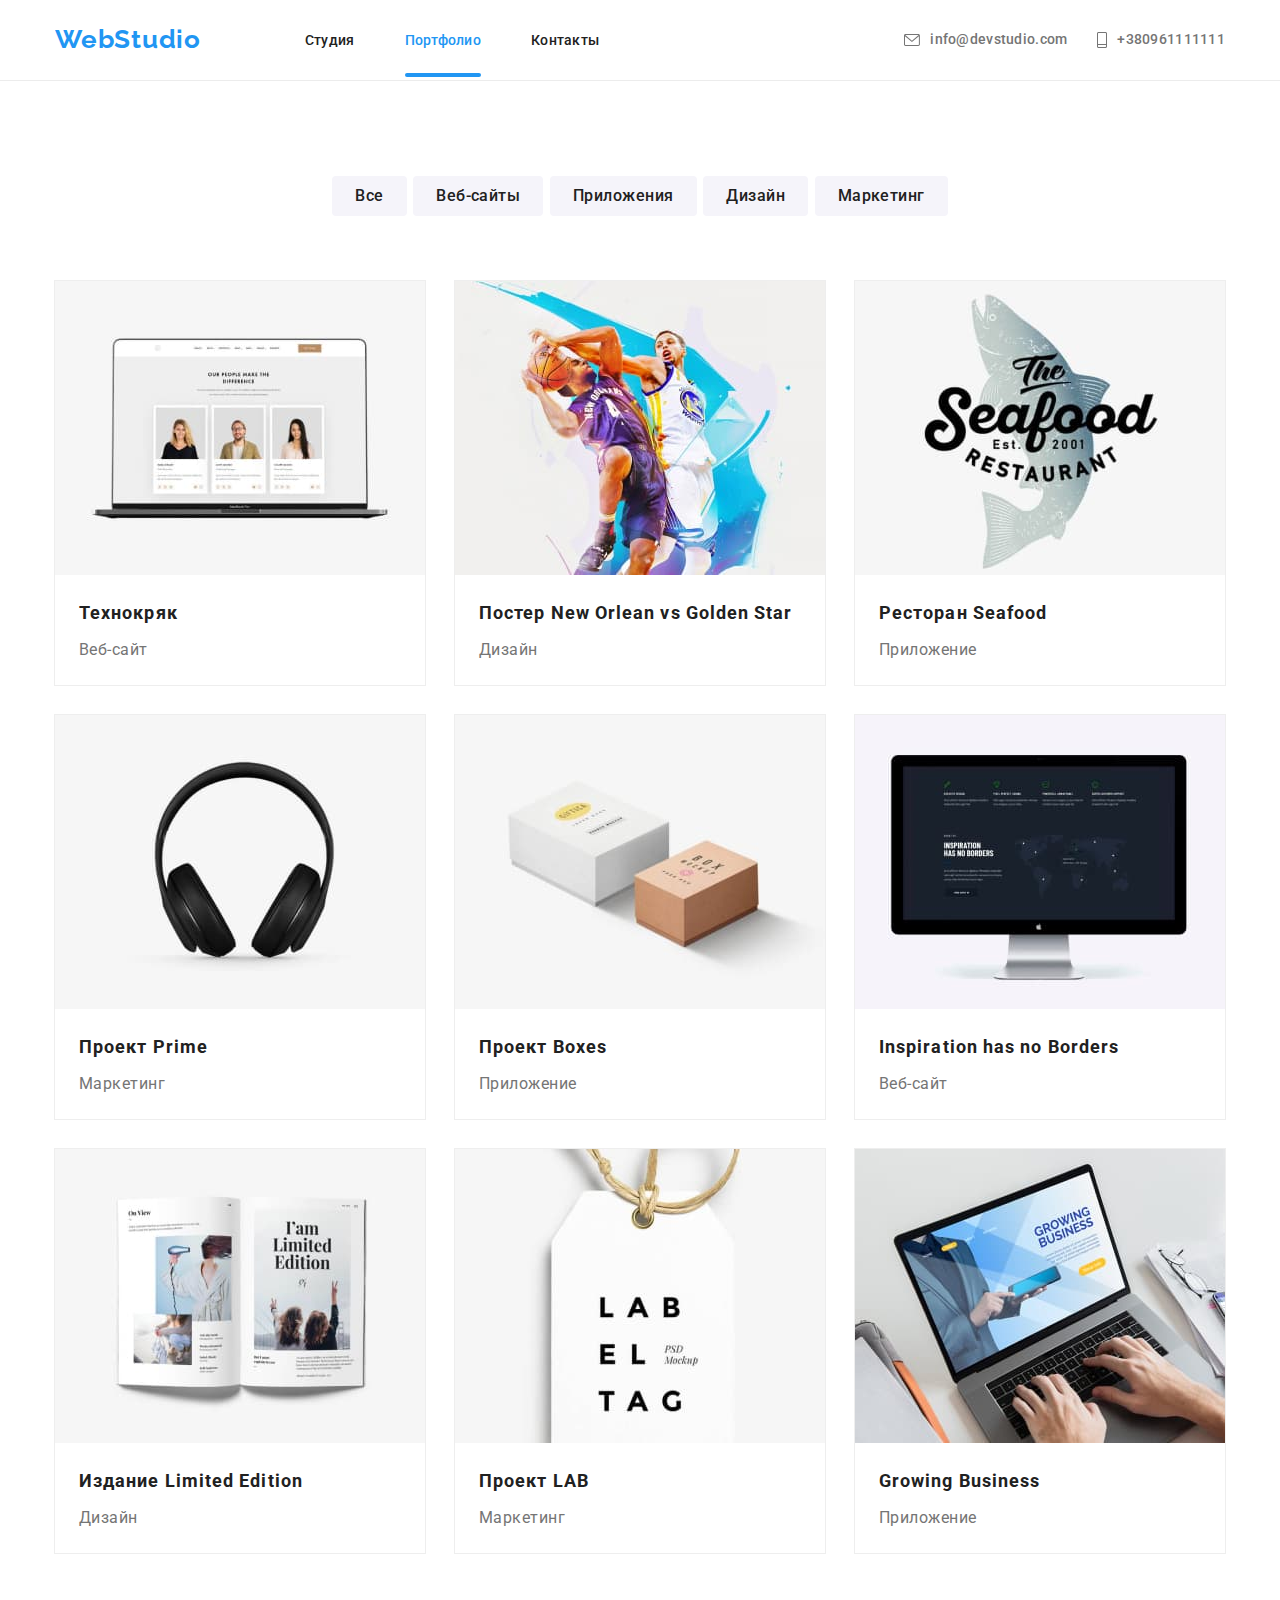
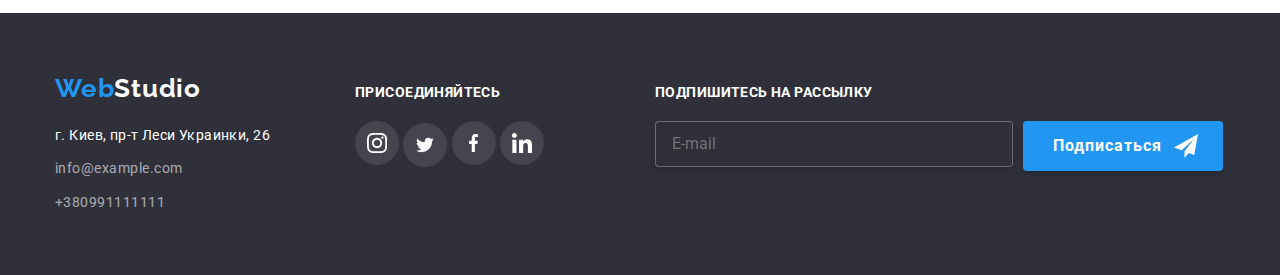
==== commit 568b828d: "fix" ====
--- a/portfolio.html
+++ b/portfolio.html
@@ -104,11 +104,7 @@
 
             </ul>
 
-
-
         </div>
-
-
 
         <section class="projeckt">
 
@@ -495,22 +491,14 @@
                                                sizes="(min-width:1200px) 370px,100vw">
 
                                 <img src="./images/Portfolio/Portfolio9-354.jpg" alt="картинка Growing Business" />
-
-                            </picture>
-
-
+                            </picture>
                             <h2 class="style-title">Growing Business</h2>
                             <p class="text-item">Приложение</p>
                         </a>
                     </li>
-
                 </ul>
             </div>
-
         </section>
-
-
-
     </main>
 
     <!-- футер  -->
@@ -521,13 +509,9 @@
             <div class="footer__conteiner--adaptive">
                 <div class="footer__adress">
                     <a href="./" class="logo">Web<span class="footer__logo--white">Studio</span></a>
-
                     <p class="footer__text">г. Киев, пр-т Леси Украинки, 26</p>
-
                     <ul class="footer__list">
-
                         <li class="footer__item">
-
                             <a href="mailto:info@devstudio.com" class="footer__link">info@example.com</a>
                         </li>
                         <li>
@@ -536,31 +520,25 @@
                     </ul>
                 </div>
 
-
                 <div class="footer__socials">
 
              <b class="footer__title">ПРИСОЕДИНЯЙТЕСЬ</b>       
 
                     <div class="footer__icon">
-
                         <a href="" class="footer__link">
                             <svg class="footer__icon--white" width="20" height="20">
                                 <use href="./images/symbol-defs.svg#icon-instagram"></use>
                             </svg></a>
-
                     </div>
 
                     <div class="footer__icon">
-
                         <a href="" class="footer__link">
                             <svg class="footer__icon--white width="20" height="16">
                                 <use href="./images/symbol-defs.svg#icon-twitter"></use>
                             </svg></a>
-
                     </div>
 
                     <div class="footer__icon">
-
                         <a href="" class="footer__link">
                             <svg class="footer__icon--white" width="10" height="20">
                                 <use href="./images/symbol-defs.svg#icon-face"></use>
@@ -569,33 +547,22 @@
                     </div>
 
                     <div class="footer__icon">
-
                         <a href="" class="footer__link">
                             <svg class="footer__icon--white" width="20" height="20">
                                 <use href="./images/symbol-defs.svg#icon-linkedin"></use>
                             </svg></a>
-
                     </div>
-
-
-
                 </div>
             </div>
             <div class="footer-form__container">
                 <form class="footer-form" for="join" action="">Подпишитесь на рассылку</form>
-
                 <input class="footer-form__input" type="text" id="join" placeholder="E-mail">
-
-
                 <button type="button" class="footer-form__button">Подписаться
                     <span class="footer-form__button--icon"></span>
                 </button>
             </div>
-
         </div>
-
     </footer>
     <script src="./js/menu.js"></script>
 </body>
-
 </html>--- a/css/main.min.css
+++ b/css/main.min.css
@@ -1,7 +1,2 @@
-/*! modern-normalize v1.0.0 | MIT License | https://github.com/sindresorhus/modern-normalize */*,*::before,*::after{-webkit-box-sizing:border-box;box-sizing:border-box}:root{-moz-tab-size:4;-o-tab-size:4;tab-size:4}html{line-height:1.15;-webkit-text-size-adjust:100%}body{margin:0}body{font-family:system-ui,-apple-system,"Segoe UI",Roboto,Helvetica,Arial,sans-serif,"Apple Color Emoji","Segoe UI Emoji"}hr{height:0;color:inherit}abbr[title]{-webkit-text-decoration:underline dotted;text-decoration:underline dotted}b,strong{font-weight:bolder}code,kbd,samp,pre{font-family:ui-monospace,- SFMono-Regular,- Consolas,- 'Liberation Mono',- Menlo,- monospace;font-size:1em}small{font-size:80%}sub,sup{font-size:75%;line-height:0;position:relative;vertical-align:baseline}sub{bottom:-0.25em}sup{top:-0.5em}table{text-indent:0;border-color:inherit}button,input,optgroup,select,textarea{font-family:inherit;font-size:100%;line-height:1.15;margin:0}button,select{text-transform:none}button,[type='button'],[type='reset'],[type='submit']{-webkit-appearance:button}::-moz-focus-inner{border-style:none;padding:0}:-moz-focusring{outline:1px dotted ButtonText}:-moz-ui-invalid{box-shadow:none}legend{padding:0}progress{vertical-align:baseline}::-webkit-inner-spin-button,::-webkit-outer-spin-button{height:auto}[type='search']{-webkit-appearance:textfield;outline-offset:-2px}::-webkit-search-decoration{-webkit-appearance:none}::-webkit-file-upload-button{-webkit-appearance:button;font:inherit}summary{display:list-item}.main-container .portfolio-link,.main-container .link-nav,.main-container .auth-nav .link,.site-nav .link,.logo,.auth-nav__link,.footer__list .footer__link{text-decoration:none}textarea{resize:none}.site-nav,.auth-nav,.about-us__list,.work-list,.command .command__list,.command .command__list .command__item .command-social,.client .client__list,.footer__list,.button-container .button-list{list-style:none;margin:0;padding:0}.main-container img{display:block;max-width:100%;height:auto}.main-hero,.work-list{display:-webkit-box;display:-ms-flexbox;display:flex}.footer-form__button,.modal .service{font-family:Roboto;font-weight:bold;color:white;background-color:#2196F3;letter-spacing:0.06em;font-size:16px;line-height:1.87;min-width:200px;height:50px;border:1px solid transparent;border-radius:4px;-webkit-box-shadow:0px 4px 4px rgba(0,0,0,0.15);box-shadow:0px 4px 4px rgba(0,0,0,0.15)}.visuallly-hidden{position:absolute;width:1px;height:1px;margin:1px;padding:0;border:0;clip:rect(0 0 0 0);overflow:hidden}.main-container{font-family:Roboto, Calibri;letter-spacing:0.03em;margin:0 auto;padding:0}.main-container .portfolio-header{border-bottom:1px solid #ececec}.main-container textarea{resize:none}.container{width:320px;padding-left:15px;padding-right:15px;margin-right:auto;margin-left:auto}@media screen and (min-width: 480px){.container{width:480px}}@media screen and (min-width: 768px){.container{width:768px}}@media screen and (min-width: 1200px){.container{width:1200px}}.page-header{position:relative}.main-nav{display:-webkit-box;display:-ms-flexbox;display:flex;-webkit-box-pack:justify;-ms-flex-pack:justify;justify-content:space-between;-webkit-box-align:center;-ms-flex-align:center;align-items:center;width:100%;overflow:hidden}@media screen and (min-width: 768px){.main-nav .menu-button__icon{display:none}}.menu-container{-webkit-box-align:center;-ms-flex-align:center;align-items:center;background-color:#ffffff}@media screen and (max-width: 767px){.menu-container{-webkit-transform:translateX(-120%);transform:translateX(-120%);-webkit-transition:-webkit-transform 250ms cubic-bezier(0.4, 0, 0.2, 1);transition:-webkit-transform 250ms cubic-bezier(0.4, 0, 0.2, 1);transition:transform 250ms cubic-bezier(0.4, 0, 0.2, 1);transition:transform 250ms cubic-bezier(0.4, 0, 0.2, 1), -webkit-transform 250ms cubic-bezier(0.4, 0, 0.2, 1);border-top:1px solid #ECECEC;-webkit-box-shadow:0px 4px 8px rgba(0,0,0,0.04),0px 2px 4px rgba(0,0,0,0.08),0px 1px 3px rgba(0,0,0,0.16);box-shadow:0px 4px 8px rgba(0,0,0,0.04),0px 2px 4px rgba(0,0,0,0.08),0px 1px 3px rgba(0,0,0,0.16);padding-top:58px;padding-bottom:82px}}@media screen and (max-width: 767px){.menu-container.is-open{-webkit-transform:translateX(0);transform:translateX(0)}}@media screen and (max-width: 767px){.menu-container{position:absolute;top:100%;width:100%;left:0}}@media screen and (min-width: 768px){.menu-container{display:-webkit-box;display:-ms-flexbox;display:flex}}.menu-button{width:40px;height:40px;background-color:#ffffff;margin:0;border:0;padding:0;outline:0}.menu-button .menu-button__icon--cross{display:none}.menu-button.is-open .menu-button__icon--cross{display:block}.menu-button.is-open .menu-button__icon--menu{display:none}.site-nav{-webkit-box-align:center;-ms-flex-align:center;align-items:center;display:-webkit-box;display:-ms-flexbox;display:flex;margin-right:84px}@media screen and (min-width: 1199px){.site-nav{margin-right:305px}}.site-nav__item:nth-child(-n+2){margin-bottom:40px}@media screen and (min-width: 768px){.site-nav__item:nth-child(-n+2){margin-bottom:0}}@media screen and (min-width: 768px){.site-nav__item+.site-nav__item{margin-left:50px}}.site-nav__link--active::after{display:block;position:absolute;content:"";height:4px;width:100%;bottom:0;background:#2196F3;border-radius:2px;-webkit-transform:scale(0);transform:scale(0);-webkit-transition:-webkit-transform 250ms cubic-bezier(0.4, 0, 0.2, 1);transition:-webkit-transform 250ms cubic-bezier(0.4, 0, 0.2, 1);transition:transform 250ms cubic-bezier(0.4, 0, 0.2, 1);transition:transform 250ms cubic-bezier(0.4, 0, 0.2, 1), -webkit-transform 250ms cubic-bezier(0.4, 0, 0.2, 1)}.site-nav__link--active:hover::after,.site-nav__link--active:focus::after{-webkit-transform:scaleX(1);transform:scaleX(1)}@media screen and (max-width: 767px){.site-nav__link--active{padding-bottom:8px}}@media screen and (min-width: 768px){.site-nav__link--active{padding-top:32px;padding-bottom:29px}}.site-nav .link{position:relative;letter-spacing:0.02em;font-weight:500;color:#212121;-webkit-transition-property:color;transition-property:color;-webkit-transition-duration:250ms;transition-duration:250ms;-webkit-transition-timing-function:cubic-bezier(0.4, 0, 0.2, 1);transition-timing-function:cubic-bezier(0.4, 0, 0.2, 1)}.site-nav .link.current{color:#2196F3}.site-nav .link.current::after{-webkit-transform:scaleX(1);transform:scaleX(1)}.site-nav .link:hover,.site-nav .link:focus,.site-nav .link:active{color:#2196F3}@media screen and (max-width: 767px){.site-nav .link{font-size:18px;line-height:1.16}}@media screen and (min-width: 768px){.site-nav .link{font-size:14px;line-height:1.14}}@media screen and (max-width: 767px){.site-nav{width:100%;-webkit-box-orient:vertical;-webkit-box-direction:normal;-ms-flex-direction:column;flex-direction:column}}.logo{padding-top:24px;padding-bottom:25px;font-family:Raleway;color:#2196F3;font-weight:bold;letter-spacing:0.03em}.logo .logo--black{color:#212121}@media screen and (max-width: 767px){.logo{padding-top:16px;padding-bottom:16px}}@media screen and (min-width: 768px) and (max-width: 1199px){.logo{padding-top:26px;padding-bottom:26px}}@media screen and (max-width: 1199px){.logo{font-size:24px;line-height:1.16}}@media screen and (min-width: 1200px){.logo{font-size:26px;line-height:1.19}}.auth-nav{padding-top:60px;display:-webkit-box;display:-ms-flexbox;display:flex;-webkit-box-pack:center;-ms-flex-pack:center;justify-content:center}@media screen and (max-width: 1199px){.auth-nav{-webkit-box-orient:vertical;-webkit-box-direction:normal;-ms-flex-direction:column;flex-direction:column}}@media screen and (max-width: 767px){.auth-nav{-webkit-box-align:center;-ms-flex-align:center;align-items:center}}@media screen and (min-width: 768px){.auth-nav{padding-top:0}}.auth-nav__item+.auth-nav__item{margin-top:16px}@media screen and (min-width: 768px){.auth-nav__item+.auth-nav__item{margin-top:10px}}@media screen and (min-width: 1200px){.auth-nav__item+.auth-nav__item{margin-top:0;margin-left:30px}}.auth-nav__link{display:-webkit-box;display:-ms-flexbox;display:flex;-webkit-box-align:center;-ms-flex-align:center;align-items:center;font-family:Roboto;font-weight:500;font-size:18px;line-height:1.16;letter-spacing:0.02em;color:#757575;padding:0;-webkit-transition-property:color;transition-property:color;-webkit-transition-duration:250ms;transition-duration:250ms;-webkit-transition-timing-function:cubic-bezier(0.4, 0, 0.2, 1);transition-timing-function:cubic-bezier(0.4, 0, 0.2, 1)}@media screen and (max-width: 767px){.auth-nav__link{font-size:18px;line-height:1.16}}@media screen and (min-width: 768px){.auth-nav__link{font-size:12px;line-height:1.16}}@media screen and (min-width: 1200px){.auth-nav__link{display:-webkit-box;display:-ms-flexbox;display:flex;font-size:14px;line-height:1.14}}.auth-nav__link .auth-nav__icon{margin-right:10px;fill:#757575;-webkit-transition-property:fill;transition-property:fill;-webkit-transition-duration:250ms;transition-duration:250ms;-webkit-transition-timing-function:cubic-bezier(0.4, 0, 0.2, 1);transition-timing-function:cubic-bezier(0.4, 0, 0.2, 1)}.auth-nav__link:hover,.auth-nav__link:focus,.auth-nav__link:active{color:#2196F3}.auth-nav__link:hover .auth-nav__icon,.auth-nav__link:focus .auth-nav__icon{fill:#2196F3}.main-hero{-webkit-box-pack:center;-ms-flex-pack:center;justify-content:center;-webkit-box-align:center;-ms-flex-align:center;align-items:center;height:600px;background-image:-webkit-gradient(linear, left top, right top, from(rgba(47,48,58,0.4)), to(rgba(47,48,58,0.4))),url("../images/Hero-1600.jpg");background-image:linear-gradient(to right, rgba(47,48,58,0.4), rgba(47,48,58,0.4)),url("../images/Hero-1600.jpg");background-position:center;background-size:cover;background-color:chocolate}@media screen and (min-device-pixel-ratio: 2), screen and (-webkit-min-device-pixel-ratio: 2), screen and (min-resolution: 192dpi), screen and (min-resolution: 2dppx){.main-hero{background-image:-webkit-gradient(linear, left top, right top, from(rgba(47,48,58,0.4)), to(rgba(47,48,58,0.4))),url("../images/Hero-1600-2x.jpg");background-image:linear-gradient(to right, rgba(47,48,58,0.4), rgba(47,48,58,0.4)),url("../images/Hero-1600-2x.jpg")}}@media screen and (min-width: 320px) and (max-width: 767px){.main-hero{height:400px;background-image:-webkit-gradient(linear, left top, right top, from(rgba(47,48,58,0.4)), to(rgba(47,48,58,0.4))),url("../images/Hero-480.jpg");background-image:linear-gradient(to right, rgba(47,48,58,0.4), rgba(47,48,58,0.4)),url("../images/Hero-480.jpg")}}@media screen and (min-width: 320px) and (max-width: 767px) and (min-device-pixel-ratio: 2), screen and (min-width: 320px) and (max-width: 767px) and (-webkit-min-device-pixel-ratio: 2), screen and (min-width: 320px) and (max-width: 767px) and (min-resolution: 192dpi), screen and (min-width: 320px) and (max-width: 767px) and (min-resolution: 2dppx){.main-hero{background-image:-webkit-gradient(linear, left top, right top, from(rgba(47,48,58,0.4)), to(rgba(47,48,58,0.4))),url("../images/Hero-480-2x.jpg");background-image:linear-gradient(to right, rgba(47,48,58,0.4), rgba(47,48,58,0.4)),url("../images/Hero-480-2x.jpg")}}@media screen and (min-width: 768px) and (max-width: 1199px){.main-hero{height:400px;background-image:-webkit-gradient(linear, left top, right top, from(rgba(47,48,58,0.4)), to(rgba(47,48,58,0.4))),url("../images/Hero-768.jpg");background-image:linear-gradient(to right, rgba(47,48,58,0.4), rgba(47,48,58,0.4)),url("../images/Hero-768.jpg")}}@media screen and (min-width: 768px) and (max-width: 1199px) and (min-device-pixel-ratio: 2), screen and (min-width: 768px) and (max-width: 1199px) and (-webkit-min-device-pixel-ratio: 2), screen and (min-width: 768px) and (max-width: 1199px) and (min-resolution: 192dpi), screen and (min-width: 768px) and (max-width: 1199px) and (min-resolution: 2dppx){.main-hero{background-image:-webkit-gradient(linear, left top, right top, from(rgba(47,48,58,0.4)), to(rgba(47,48,58,0.4))),url("../images/Hero-768-2x.jpg");background-image:linear-gradient(to right, rgba(47,48,58,0.4), rgba(47,48,58,0.4)),url("../images/Hero-768-2x.jpg")}}.main-hero .main-hero__item{width:360px;text-align:center}@media screen and (min-width: 1200px){.main-hero .main-hero__item{width:696px}}.main-hero .main-hero__item .main-hero__title{color:#ffffff;font-weight:900;font-size:26px;line-height:1.61;margin-top:0;margin-bottom:30px;letter-spacing:0.06em;text-transform:uppercase}@media screen and (min-width: 1200px){.main-hero .main-hero__item .main-hero__title{font-size:44px;line-height:1.36;margin-bottom:20px}}.main-hero .main-hero__item .main-hero__botton{font-family:Roboto;font-weight:bold;color:white;background-color:#2196F3;letter-spacing:0.06em;font-size:16px;line-height:1.87;min-width:200px;height:50px;border:1px solid transparent;border-radius:4px;-webkit-box-shadow:0px 4px 4px rgba(0,0,0,0.15);box-shadow:0px 4px 4px rgba(0,0,0,0.15)}@media screen and (max-width: 1199px){.about-us{padding-top:60px;padding-bottom:60px}}@media screen and (min-width: 1200px){.about-us{padding-top:94px}}.about-us__list{display:-webkit-box;display:-ms-flexbox;display:flex;-ms-flex-wrap:wrap;flex-wrap:wrap}@media screen and (min-width: 768px) and (max-width: 1199px){.about-us__list{margin:-15px}}@media screen and (min-width: 1200px){.about-us__list{-webkit-box-pack:justify;-ms-flex-pack:justify;justify-content:space-between}}@media screen and (min-width: 768px) and (max-width: 1199px){.about-us__item{-ms-flex-preferred-size:calc(50% - 30px);flex-basis:calc(50% - 30px)}}@media screen and (min-width: 1200px){.about-us__item{-ms-flex-preferred-size:calc((100% - 30px * 3) / 4);flex-basis:calc((100% - 30px * 3) / 4)}}@media screen and (min-width: 768px) and (max-width: 1199px){.about-us__item{margin:15px}}@media screen and (max-width: 767px){.about-us__item:nth-child(-n+3){margin-bottom:30px}}.about-us__icon-container{display:-webkit-box;display:-ms-flexbox;display:flex;-webkit-box-pack:center;-ms-flex-pack:center;justify-content:center;-webkit-box-align:center;-ms-flex-align:center;align-items:center;height:120px;background-color:#f5f4fa;border-radius:4px;margin-bottom:30px}.about-us__title{font-weight:bold;font-size:14px;line-height:1.14;color:#212121;margin-bottom:10px;margin-top:0;padding:0}@media screen and (max-width: 767px){.about-us__title{text-align:center}}.about-us__text{color:#757575;font-family:Roboto;font-style:normal;font-weight:normal;font-size:14px;line-height:1.71;letter-spacing:.03em}.profesion{padding-bottom:94px;padding-top:94px}.profesion .profesion__title{color:#212121;text-align:center;font-weight:bold;font-size:36px;margin-bottom:50px;margin-top:0;line-height:1.16}@media screen and (max-width: 1199px){.profesion{display:none}}.work-list .work-list__item{position:relative}.work-list .work-list__item .work-list__container{display:-webkit-box;display:-ms-flexbox;display:flex;-webkit-box-align:center;-ms-flex-align:center;align-items:center;-webkit-box-pack:center;-ms-flex-pack:center;justify-content:center;position:absolute;width:100%;height:70px;background-color:rgba(47,48,58,0.8);bottom:0}.work-list__content{margin:0;padding:0;font-family:Roboto;font-weight:bold;font-size:14px;line-height:1.14;letter-spacing:0.03em;color:#ffffff}.work-list .work-list__item+.work-list__item{margin-left:30px}.command{min-width:320px;padding-top:94px;padding-bottom:94px;margin-left:auto;margin-right:auto;background-color:#f5f4fa}@media screen and (min-width: 480px) and (max-width: 1199px){.command{padding-top:60px;padding-bottom:60px}}@media screen and (min-width: 1200px){.command{padding-top:94px;padding-bottom:90px}}.command .command__title{text-align:center;color:#212121;font-weight:bold;font-size:36px;line-height:1.16;margin-bottom:50px;margin-top:0}@media screen and (min-width: 768px) and (max-width: 1199px){.command .command__list{display:-webkit-box;display:-ms-flexbox;display:flex;-ms-flex-wrap:wrap;flex-wrap:wrap;margin:-15px}}@media screen and (min-width: 1200px){.command .command__list{display:-webkit-box;display:-ms-flexbox;display:flex;-webkit-box-pack:justify;-ms-flex-pack:justify;justify-content:space-between}}.command .command__list .command__item{-webkit-box-shadow:0px 1px 3px rgba(0,0,0,0.12),0px 1px 1px rgba(0,0,0,0.14),0px 2px 1px rgba(0,0,0,0.2);box-shadow:0px 1px 3px rgba(0,0,0,0.12),0px 1px 1px rgba(0,0,0,0.14),0px 2px 1px rgba(0,0,0,0.2);border-radius:0px 0px 4px 4px;background:#ffffff}@media screen and (max-width: 767px){.command .command__list .command__item:nth-child(-n+3){margin-bottom:30px}}@media screen and (min-width: 768px) and (max-width: 1199px){.command .command__list .command__item{-ms-flex-preferred-size:calc(50% - 30px);flex-basis:calc(50% - 30px);margin:15px}}@media screen and (min-width: 1200px){.command .command__list .command__item{width:calc((100% - 30px * 3) / 4)}}.command .command__list .command__item .command__initials{margin-top:30px;margin-bottom:10px;text-align:center;color:#212121;font-weight:500;font-size:16px;line-height:1.18}.command .command__list .command__item .command__profesion{text-align:center;margin:0;color:#757575;font-family:Roboto;font-style:normal;font-weight:normal;font-size:16px;line-height:1.18;letter-spacing:.03em}.command .command__list .command__item .command-social{-ms-flex-pack:distribute;justify-content:space-around;margin-left:auto;margin-right:auto;display:-webkit-box;display:-ms-flexbox;display:flex;padding-bottom:24px;width:206px;margin-top:16px}.command .command__list .command__item .command-social__link{display:-webkit-box;display:-ms-flexbox;display:flex;width:44px;height:44px;-webkit-box-pack:center;-ms-flex-pack:center;justify-content:center;-webkit-box-align:center;-ms-flex-align:center;align-items:center;border-radius:50%;-webkit-transition-property:background-color;transition-property:background-color;-webkit-transition-duration:250ms;transition-duration:250ms;-webkit-transition-timing-function:cubic-bezier(0.4, 0, 0.2, 1);transition-timing-function:cubic-bezier(0.4, 0, 0.2, 1)}.command .command__list .command__item .command-social__link:hover .command-social__icon{fill:#ffffff}.command .command__list .command__item .command-social__link:hover{background-color:#2196F3}.command .command__list .command__item .command-social__icon{fill:#afb1b8;-webkit-transition-property:fill;transition-property:fill;-webkit-transition-duration:250ms;transition-duration:250ms;-webkit-transition-timing-function:cubic-bezier(0.4, 0, 0.2, 1);transition-timing-function:cubic-bezier(0.4, 0, 0.2, 1)}.client{padding-top:60px;padding-bottom:60px}@media screen and (min-width: 1200px){.client{padding-top:94px;padding-bottom:90px}}.client .client__title{text-align:center;color:#212121;font-weight:bold;font-size:36px;line-height:1.16;margin-bottom:50px;margin-top:0}.client .client__list{margin:-15px;display:-webkit-box;display:-ms-flexbox;display:flex;-ms-flex-wrap:wrap;flex-wrap:wrap}.client .client__list .client__item{margin:15px;width:calc(50% - 30px)}@media screen and (min-width: 768px){.client .client__list .client__item{width:calc((100% - 30px * 3) / 3)}}@media screen and (min-width: 1200px){.client .client__list .client__item{width:calc((100% - 30px * 6) / 6)}}.client .client__list .client__item .client__link{display:-webkit-inline-box;display:-ms-inline-flexbox;display:inline-flex;-webkit-box-pack:center;-ms-flex-pack:center;justify-content:center;-webkit-box-align:center;-ms-flex-align:center;align-items:center;width:100%;height:90px;border:1px solid #afb1b8;border-radius:4px;-webkit-transition-property:border-color;transition-property:border-color;-webkit-transition-duration:250ms;transition-duration:250ms;-webkit-transition-timing-function:cubic-bezier(0.4, 0, 0.2, 1);transition-timing-function:cubic-bezier(0.4, 0, 0.2, 1)}.client .client__list .client__item .client__link .client__icon{fill:#afb1b8;-webkit-transition-property:fill;transition-property:fill;-webkit-transition-duration:250ms;transition-duration:250ms;-webkit-transition-timing-function:cubic-bezier(0.4, 0, 0.2, 1);transition-timing-function:cubic-bezier(0.4, 0, 0.2, 1)}.client .client__list .client__item .client__link:hover{border-color:#2196F3}.client .client__list .client__item .client__link:hover .client__icon{fill:#2196F3}.footer{padding-top:60px;padding-bottom:60px;margin-left:auto;margin-right:auto;background-color:#2f303a}.footer .logo{font-family:Raleway;color:#2196F3;font-weight:bold;font-size:26px;line-height:1.19;letter-spacing:0.03em;padding:0}.footer .logo .footer__logo--white{color:#ffffff}.footer__container--center{display:-webkit-box;display:-ms-flexbox;display:flex;-webkit-box-align:center;-ms-flex-align:center;align-items:center}@media screen and (max-width: 1199px){.footer__container--center{-webkit-box-orient:vertical;-webkit-box-direction:normal;-ms-flex-direction:column;flex-direction:column}}@media screen and (min-width: 1200px){.footer__container--center{-webkit-box-align:baseline;-ms-flex-align:baseline;align-items:baseline;-webkit-box-pack:justify;-ms-flex-pack:justify;justify-content:space-between}}@media screen and (min-width: 768px) and (max-width: 1199px){.footer__container--center .footer__conteiner--adaptive{display:-webkit-box;display:-ms-flexbox;display:flex;-webkit-box-pack:justify;-ms-flex-pack:justify;justify-content:space-between;width:603px;margin-bottom:60px}}@media screen and (min-width: 1200px){.footer__container--center .footer__conteiner--adaptive{display:-webkit-box;display:-ms-flexbox;display:flex;-webkit-box-pack:justify;-ms-flex-pack:justify;justify-content:space-between;width:506px;-webkit-box-align:baseline;-ms-flex-align:baseline;align-items:baseline}}.footer__adress{display:-webkit-box;display:-ms-flexbox;display:flex;-webkit-box-orient:vertical;-webkit-box-direction:normal;-ms-flex-direction:column;flex-direction:column;width:232px;margin:0}@media screen and (max-width: 1199px){.footer__adress{-webkit-box-align:center;-ms-flex-align:center;align-items:center}}.footer__text{margin-top:20px;margin-bottom:10px;color:white;font-family:Roboto;font-style:normal;font-weight:normal;font-size:14px;line-height:1.71;letter-spacing:.03em}.footer__list .footer__item{margin-bottom:10px}.footer__list .footer__link{display:-webkit-box;display:-ms-flexbox;display:flex;font-size:14px;line-height:1.71;color:rgba(255,255,255,0.6)}@media screen and (max-width: 1199px){.footer__list .footer__link{-webkit-box-pack:center;-ms-flex-pack:center;justify-content:center}}.footer__title{display:block;margin-bottom:20px;margin-top:0;padding:0;font-family:Roboto;font-weight:bold;font-size:14px;line-height:1.14;letter-spacing:0.03em;color:#ffffff}.footer__socials{width:206px}@media screen and (max-width: 767px){.footer__socials{margin-top:60px;margin-bottom:60px;margin-left:auto;margin-right:auto}}@media screen and (max-width: 1199px){.footer__socials{text-align:center}}.footer__socials .footer__icon{display:inline-block}.footer__socials .footer__icon .footer__link{display:-webkit-box;display:-ms-flexbox;display:flex;width:44px;height:44px;-webkit-box-pack:center;-ms-flex-pack:center;justify-content:center;-webkit-box-align:center;-ms-flex-align:center;align-items:center;border-radius:50%;background-color:rgba(255,255,255,0.1);-webkit-transition-property:background-color;transition-property:background-color;-webkit-transition-duration:250ms;transition-duration:250ms;-webkit-transition-timing-function:cubic-bezier(0.4, 0, 0.2, 1);transition-timing-function:cubic-bezier(0.4, 0, 0.2, 1)}.footer__socials .footer__icon .footer__link .footer__icon--white{fill:#ffffff}.footer__socials .footer__icon .footer__link:hover{background-color:#2196F3}.footer__socials .footer__ikon+.footer__ikon{margin-left:4px}.footer-form__container{display:-webkit-box;display:-ms-flexbox;display:flex;-ms-flex-wrap:wrap;flex-wrap:wrap}@media screen and (min-width: 768px) and (max-width: 1199px){.footer-form__container{-webkit-box-pack:center;-ms-flex-pack:center;justify-content:center;width:570px}}@media screen and (max-width: 1199px){.footer-form__container{-webkit-box-pack:center;-ms-flex-pack:center;justify-content:center}}@media screen and (min-width: 1200px){.footer-form__container{width:570px}}.footer-form{font-family:Roboto;font-weight:bold;margin-bottom:20px;font-size:14px;line-height:1.14;letter-spacing:0.03em;text-transform:uppercase;color:#FFFFFF}@media screen and (max-width: 1199px){.footer-form{text-align:center}}.footer-form__input{margin-bottom:20px;padding:13px 16px;color:#fff;background-color:#2F303A;outline:0;border:1px solid rgba(255,255,255,0.3);-webkit-box-sizing:border-box;box-sizing:border-box;-webkit-filter:drop-shadow(0px 4px 4px rgba(0,0,0,0.15));filter:drop-shadow(0px 4px 4px rgba(0,0,0,0.15));border-radius:4px;-webkit-transition:border 250ms cubic-bezier(0.4, 0, 0.2, 1);transition:border 250ms cubic-bezier(0.4, 0, 0.2, 1)}@media screen and (min-width: 480px){.footer-form__input{width:450px;margin-bottom:20px}}@media screen and (min-width: 1200px){.footer-form__input{width:358px}}.footer-form__button{display:-webkit-inline-box;display:-ms-inline-flexbox;display:inline-flex;-webkit-box-align:center;-ms-flex-align:center;align-items:center;padding-left:29px}@media screen and (min-width: 1200px){.footer-form__button{margin-left:10px}}.footer-form__button .footer-form__button--icon{content:"";width:24px;height:24px;margin-left:12px;background-repeat:no-repeat;background-image:url(../images/send.svg)}.backdrop{position:fixed;top:0;left:0;width:100%;height:100%;background-color:rgba(0,0,0,0.2);padding-top:93px;padding-bottom:94px;padding-left:15px;padding-right:15px;overflow-y:scroll;z-index:2}@media screen and (min-width: 768px){.backdrop{padding-top:208px;padding-bottom:207px;padding-left:159px;padding-right:159px}}.is-hidden{opacity:0;-webkit-transition:opacity 250ms cubic-bezier(0.4, 0, 0.2, 1);transition:opacity 250ms cubic-bezier(0.4, 0, 0.2, 1);pointer-events:none}.backdrop.is-hidden .modal{-webkit-transform:translate(-50%, -50%) scale(0.5);transform:translate(-50%, -50%) scale(0.5)}.modal{top:50%;left:50%;padding:40px 10px 40px 10px;-webkit-transform:translate(-50%, -50%) scale(1);transform:translate(-50%, -50%) scale(1);-webkit-transition:-webkit-transform 250ms cubic-bezier(0.4, 0, 0.2, 1);transition:-webkit-transform 250ms cubic-bezier(0.4, 0, 0.2, 1);transition:transform 250ms cubic-bezier(0.4, 0, 0.2, 1);transition:transform 250ms cubic-bezier(0.4, 0, 0.2, 1), -webkit-transform 250ms cubic-bezier(0.4, 0, 0.2, 1);opacity:1;background:#ffffff;-webkit-box-shadow:0px 1px 3px rgba(0,0,0,0.12),0px 1px 1px rgba(0,0,0,0.14),0px 2px 1px rgba(0,0,0,0.2);box-shadow:0px 1px 3px rgba(0,0,0,0.12),0px 1px 1px rgba(0,0,0,0.14),0px 2px 1px rgba(0,0,0,0.2);border-radius:4px}@media screen and (min-width: 320px) and (max-width: 1199px){.modal{position:relative;padding:40px}}@media screen and (min-width: 1200px){.modal{position:absolute;padding:40px;width:528px;height:581px}}.modal .modal__btn-close{display:-webkit-box;display:-ms-flexbox;display:flex;-webkit-box-align:center;-ms-flex-align:center;align-items:center;-webkit-box-pack:center;-ms-flex-pack:center;justify-content:center;padding:0;width:30px;height:30px;margin-right:8px;margin-top:8px;background:#ffffff;border:1px solid rgba(0,0,0,0.1);border-radius:50%;position:absolute;top:0;right:0}.modal .modal__btn-close .modal__btn-icon{-webkit-transition-duration:250ms;transition-duration:250ms;-webkit-transition-timing-function:cubic-bezier(0.4, 0, 0.2, 1);transition-timing-function:cubic-bezier(0.4, 0, 0.2, 1)}.modal .modal__btn-close .modal__btn-icon:hover{fill:#2196F3}.modal .modal-form__title{font-family:Roboto;font-weight:bold;font-size:20px;line-height:1.5;text-align:center;letter-spacing:0.03em;margin:0;margin-bottom:12px;color:#212121}@media screen and (min-width: 1200px){.modal .modal-form__title{line-height:1.15}}.modal .modal-form__label{display:block;margin-bottom:4px;font-family:Roboto;font-size:12px;line-height:1.16;letter-spacing:0.01em;color:#757575}.modal .modal-form__input--flex{display:-webkit-box;display:-ms-flexbox;display:flex;position:relative;margin-bottom:10px}.modal .modal-form__input--flex .modal-form__input{width:100%;padding-top:8px;padding-bottom:8px;padding-left:42px;border:1px solid rgba(33,33,33,0.2);outline:0;border-radius:4px;-webkit-transition:border 250ms cubic-bezier(0.4, 0, 0.2, 1);transition:border 250ms cubic-bezier(0.4, 0, 0.2, 1)}.modal .modal-form__input--flex .modal-form__input:focus{border-color:#2196F3}.modal .modal-form__input--flex .modal-form__input:focus+.modal-form__icon{fill:#2196F3}.modal .modal-form__input--flex .modal-form__icon{position:absolute;top:50%;left:15px;fill:#212121;-webkit-transform:translateY(-50%);transform:translateY(-50%);-webkit-transition-property:fill;transition-property:fill;-webkit-transition-duration:250ms;transition-duration:250ms;-webkit-transition-timing-function:cubic-bezier(0.4, 0, 0.2, 1);transition-timing-function:cubic-bezier(0.4, 0, 0.2, 1);background-size:auto}.modal .checkbox-container{display:-webkit-box;display:-ms-flexbox;display:flex;-webkit-box-pack:center;-ms-flex-pack:center;justify-content:center;position:relative;margin-bottom:30px}.modal .checkbox-container .label-checkbox{display:-webkit-box;display:-ms-flexbox;display:flex;-webkit-box-align:center;-ms-flex-align:center;align-items:center;font-family:Roboto;font-size:12px;line-height:1.16;letter-spacing:0.03em;color:#757575}@media screen and (min-width: 1200px){.modal .checkbox-container .label-checkbox{font-size:14px;line-height:1.71}}.modal .checkbox-container .label-checkbox .checkbox{-webkit-appearance:none;-moz-appearance:none;appearance:none}.modal .checkbox-container .label-checkbox .checkbox:checked+.checkbox-icon{background:#2196F3;border:0;border-color:#2196F3}.modal .checkbox-container .label-checkbox .checkbox-icon{border:2px solid #212121;fill:#ffffff;border-radius:4px}.modal .checkbox-container .label-checkbox .form-item{margin-left:7px}.modal .checkbox-container .label-checkbox .form-item .link-checkbox{color:#2196F3}.modal .service.form-botton{display:block;margin-left:auto;margin-right:auto}.button-container{display:-webkit-box;display:-ms-flexbox;display:flex;-webkit-box-pack:center;-ms-flex-pack:center;justify-content:center;margin-right:auto;margin-left:auto}@media screen and (max-width: 767px){.button-container{padding-left:15px;padding-right:15px;padding-top:60px;padding-bottom:40px}}@media screen and (min-width: 768px) and (max-width: 1199px){.button-container{padding-top:60px;padding-bottom:30px}}@media screen and (min-width: 1200px){.button-container{padding-top:94px;padding-bottom:50px}}.button-container .button-list .portfolio-button{border-radius:4px;border:1px solid transparent;display:inline-block}@media screen and (max-width: 767px){.button-container .button-list .portfolio-button:nth-child(-n+3){margin-bottom:15px}}.button-container .button-list .portfolio-button .item{font-family:Roboto;font-weight:500;font-size:16px;line-height:1.62;letter-spacing:0.03em;color:#212121;background:#f5f4fa;border-radius:4px;border:1px solid transparent;padding:6px 22px;-webkit-transition-property:color, background-color;transition-property:color, background-color;-webkit-transition-duration:250ms;transition-duration:250ms;-webkit-transition-timing-function:cubic-bezier(0.4, 0, 0.2, 1);transition-timing-function:cubic-bezier(0.4, 0, 0.2, 1)}.button-container .button-list .portfolio-button .item:hover{color:#ffffff;background-color:#2196F3;-webkit-box-shadow:0px 3px 1px rgba(0,0,0,0.1),0px 1px 2px rgba(0,0,0,0.08),0px 2px 2px rgba(0,0,0,0.12);box-shadow:0px 3px 1px rgba(0,0,0,0.1),0px 1px 2px rgba(0,0,0,0.08),0px 2px 2px rgba(0,0,0,0.12);border-radius:4px}.projeckt{padding-top:40px;padding-bottom:60px}@media screen and (min-width: 768px){.projeckt{padding-top:14px}}.portfolio-style{padding:0;margin:-15px;list-style:none;-ms-flex-wrap:wrap;flex-wrap:wrap;display:-webkit-box;display:-ms-flexbox;display:flex}.style-chyld{position:relative;margin:14px;border:1px solid #eeeeee}.style-chyld:hover{border:1px solid #eeeeee;-webkit-box-sizing:border-box;box-sizing:border-box;-webkit-box-shadow:0px 1px 1px rgba(0,0,0,0.12),0px 4px 4px rgba(0,0,0,0.06),1px 4px 6px rgba(0,0,0,0.16);box-shadow:0px 1px 1px rgba(0,0,0,0.12),0px 4px 4px rgba(0,0,0,0.06),1px 4px 6px rgba(0,0,0,0.16)}.style-chyld:hover .title-menu_function{-webkit-transform:translateY(0);transform:translateY(0)}.title-menu{position:absolute;overflow:hidden}.title-menu_function{background-color:rgba(33,150,243,0.9);-webkit-transform:translateY(100%);transform:translateY(100%);-webkit-transition:-webkit-transform 250ms cubic-bezier(0.4, 0, 0.2, 1);transition:-webkit-transform 250ms cubic-bezier(0.4, 0, 0.2, 1);transition:transform 250ms cubic-bezier(0.4, 0, 0.2, 1);transition:transform 250ms cubic-bezier(0.4, 0, 0.2, 1), -webkit-transform 250ms cubic-bezier(0.4, 0, 0.2, 1)}@media screen and (min-width: 320px){.title-menu_function{padding-top:22px;padding-bottom:22px;padding-left:24px;padding-right:24px}}@media screen and (min-width: 480px) and (max-width: 767px){.title-menu_function{padding-top:82px;padding-bottom:77px;padding-left:24px;padding-right:24px}}@media screen and (min-width: 768px){.title-menu_function{padding-top:52px;padding-bottom:53px;padding-left:24px;padding-right:24px}}@media screen and (min-width: 1200px){.title-menu_function{padding-top:66px;padding-bottom:66px;padding-left:24px;padding-right:24px}}.title-menu_item{margin:0;font-family:Roboto;font-size:14px;line-height:1.55;letter-spacing:0.03em;color:#ffffff}@media screen and (min-width: 480px){.title-menu_item{font-size:18px}}.style-title{padding-top:20px;padding-left:24px;font-family:Roboto;font-weight:bold;font-size:18px;line-height:2;margin-top:0;margin-bottom:4px;color:#212121;letter-spacing:0.06em}.text-item{padding-left:24px;padding-bottom:20px;margin:0;font-family:Roboto;font-style:normal;font-weight:normal;font-size:16px;line-height:1.87;letter-spacing:.03em}
+/*! modern-normalize v1.0.0 | MIT License | https://github.com/sindresorhus/modern-normalize */*,*::before,*::after{-webkit-box-sizing:border-box;box-sizing:border-box}:root{-moz-tab-size:4;-o-tab-size:4;tab-size:4}html{line-height:1.15;-webkit-text-size-adjust:100%}body{margin:0}hr{height:0;color:inherit}abbr[title]{-webkit-text-decoration:underline dotted;text-decoration:underline dotted}b,strong{font-weight:bolder}small{font-size:80%}sub,sup{font-size:75%;line-height:0;position:relative;vertical-align:baseline}sub{bottom:-0.25em}sup{top:-0.5em}table{text-indent:0;border-color:inherit}button,input,optgroup,select,textarea{font-family:inherit;font-size:100%;line-height:1.15;margin:0}button,select{text-transform:none}button,[type='button'],[type='reset'],[type='submit']{-webkit-appearance:button}::-moz-focus-inner{border-style:none;padding:0}:-moz-focusring{outline:1px dotted Button Text}:-moz-ui-invalid{box-shadow:none}legend{padding:0}progress{vertical-align:baseline}::-webkit-inner-spin-button,::-webkit-outer-spin-button{height:auto}[type='search']{-webkit-appearance:textfield;outline-offset:-2px}::-webkit-search-decoration{-webkit-appearance:none}::-webkit-file-upload-button{-webkit-appearance:button;font:inherit}summary{display:list-item}.main-container .portfolio-link,.main-container .link-nav,.main-container .auth-nav .link,.site-nav .link,.logo,.auth-nav__link,.footer__list .footer__link{text-decoration:none}textarea{resize:none}.site-nav,.auth-nav,.about-us__list,.work-list,.command .command__list,.command .command__list .command__item .command-social,.client .client__list,.footer__list,.button-container .button-list{list-style:none;margin:0;padding:0}.main-container img{display:block;max-width:100%;height:auto}.main-hero,.work-list{display:-webkit-box;display:-ms-flexbox;display:flex}.footer-form__button,.modal .service{font-family:Roboto;font-weight:bold;color:white;background-color:#2196F3;letter-spacing:0.06em;font-size:16px;line-height:1.87;min-width:200px;height:50px;border:1px solid transparent;border-radius:4px;-webkit-box-shadow:0px 4px 4px rgba(0,0,0,0.15);box-shadow:0px 4px 4px rgba(0,0,0,0.15)}.visuallly-hidden{position:absolute;width:1px;height:1px;margin:1px;padding:0;border:0;clip:rect(0 0 0 0);overflow:hidden}.main-container{font-family:Roboto, Calibri;letter-spacing:0.03em;margin:0 auto;padding:0}.main-container .portfolio-header{border-bottom:1px solid #ececec}.main-container textarea{resize:none}.container{width:320px;padding-left:15px;padding-right:15px;margin-right:auto;margin-left:auto}@media screen and (min-width: 480px){.container{width:480px}}@media screen and (min-width: 768px){.container{width:768px}}@media screen and (min-width: 1200px){.container{width:1200px}}.page-header{position:relative}.main-nav{display:-webkit-box;display:-ms-flexbox;display:flex;-webkit-box-pack:justify;-ms-flex-pack:justify;justify-content:space-between;-webkit-box-align:center;-ms-flex-align:center;align-items:center;width:100%;overflow:hidden}@media screen and (min-width: 768px){.main-nav .menu-button__icon{display:none}}.menu-container{-webkit-box-align:center;-ms-flex-align:center;align-items:center;background-color:#ffffff}@media screen and (max-width: 767px){.menu-container{-webkit-transform:translateX(-120%);transform:translateX(-120%);-webkit-transition:-webkit-transform 250ms cubic-bezier(0.4, 0, 0.2, 1);transition:-webkit-transform 250ms cubic-bezier(0.4, 0, 0.2, 1);transition:transform 250ms cubic-bezier(0.4, 0, 0.2, 1);transition:transform 250ms cubic-bezier(0.4, 0, 0.2, 1), -webkit-transform 250ms cubic-bezier(0.4, 0, 0.2, 1);border-top:1px solid #ececec;-webkit-box-shadow:0px 4px 8px rgba(0,0,0,0.04),0px 2px 4px rgba(0,0,0,0.08),0px 1px 3px rgba(0,0,0,0.16);box-shadow:0px 4px 8px rgba(0,0,0,0.04),0px 2px 4px rgba(0,0,0,0.08),0px 1px 3px rgba(0,0,0,0.16);padding-top:58px;padding-bottom:82px}}@media screen and (max-width: 767px){.menu-container.is-open{-webkit-transform:translateX(0);transform:translateX(0)}}@media screen and (max-width: 767px){.menu-container{position:absolute;top:100%;width:100%;left:0;z-index:1}}@media screen and (min-width: 768px){.menu-container{display:-webkit-box;display:-ms-flexbox;display:flex}}.menu-button{width:40px;height:40px;background-color:#ffffff;margin:0;border:0;padding:0;outline:0}.menu-button .menu-button__icon--cross{display:none}.menu-button.is-open .menu-button__icon--cross{display:block}.menu-button.is-open .menu-button__icon--menu{display:none}.site-nav{-webkit-box-align:center;-ms-flex-align:center;align-items:center;display:-webkit-box;display:-ms-flexbox;display:flex;margin-right:84px}@media screen and (min-width: 1199px){.site-nav{margin-right:305px}}.site-nav__item:nth-child(-n+2){margin-bottom:40px}@media screen and (min-width: 768px){.site-nav__item:nth-child(-n+2){margin-bottom:0}}@media screen and (min-width: 768px){.site-nav__item+.site-nav__item{margin-left:50px}}.site-nav__link--active::after{display:block;position:absolute;content:"";height:4px;width:100%;bottom:0;background:#2196F3;border-radius:2px;-webkit-transform:scale(0);transform:scale(0);-webkit-transition:-webkit-transform 250ms cubic-bezier(0.4, 0, 0.2, 1);transition:-webkit-transform 250ms cubic-bezier(0.4, 0, 0.2, 1);transition:transform 250ms cubic-bezier(0.4, 0, 0.2, 1);transition:transform 250ms cubic-bezier(0.4, 0, 0.2, 1), -webkit-transform 250ms cubic-bezier(0.4, 0, 0.2, 1)}.site-nav__link--active:hover::after,.site-nav__link--active:focus::after{-webkit-transform:scaleX(1);transform:scaleX(1)}@media screen and (max-width: 767px){.site-nav__link--active{padding-bottom:8px}}@media screen and (min-width: 768px){.site-nav__link--active{padding-top:32px;padding-bottom:29px}}.site-nav .link{position:relative;letter-spacing:0.02em;font-weight:500;color:#212121;-webkit-transition-property:color;transition-property:color;-webkit-transition-duration:250ms;transition-duration:250ms;-webkit-transition-timing-function:cubic-bezier(0.4, 0, 0.2, 1);transition-timing-function:cubic-bezier(0.4, 0, 0.2, 1)}.site-nav .link.current{color:#2196F3}.site-nav .link.current::after{-webkit-transform:scaleX(1);transform:scaleX(1)}.site-nav .link:hover,.site-nav .link:focus,.site-nav .link:active{color:#2196F3}@media screen and (max-width: 767px){.site-nav .link{font-size:18px;line-height:1.16}}@media screen and (min-width: 768px){.site-nav .link{font-size:14px;line-height:1.14}}@media screen and (max-width: 767px){.site-nav{width:100%;-webkit-box-orient:vertical;-webkit-box-direction:normal;-ms-flex-direction:column;flex-direction:column}}.logo{padding-top:24px;padding-bottom:25px;font-family:Raleway;color:#2196F3;font-weight:bold;letter-spacing:0.03em}.logo .logo--black{color:#212121}@media screen and (max-width: 767px){.logo{padding-top:16px;padding-bottom:16px}}@media screen and (min-width: 768px) and (max-width: 1199px){.logo{padding-top:26px;padding-bottom:26px}}@media screen and (max-width: 1199px){.logo{font-size:24px;line-height:1.16}}@media screen and (min-width: 1200px){.logo{font-size:26px;line-height:1.19}}.auth-nav{padding-top:60px;display:-webkit-box;display:-ms-flexbox;display:flex;-webkit-box-pack:center;-ms-flex-pack:center;justify-content:center}@media screen and (max-width: 1199px){.auth-nav{-webkit-box-orient:vertical;-webkit-box-direction:normal;-ms-flex-direction:column;flex-direction:column}}@media screen and (max-width: 767px){.auth-nav{-webkit-box-align:center;-ms-flex-align:center;align-items:center}}@media screen and (min-width: 768px){.auth-nav{padding-top:0}}.auth-nav__item+.auth-nav__item{margin-top:16px}@media screen and (min-width: 768px){.auth-nav__item+.auth-nav__item{margin-top:10px}}@media screen and (min-width: 1200px){.auth-nav__item+.auth-nav__item{margin-top:0;margin-left:30px}}.auth-nav__link{display:-webkit-box;display:-ms-flexbox;display:flex;-webkit-box-align:center;-ms-flex-align:center;align-items:center;font-family:Roboto;font-weight:500;font-size:18px;line-height:1.16;letter-spacing:0.02em;color:#757575;padding:0;-webkit-transition-property:color;transition-property:color;-webkit-transition-duration:250ms;transition-duration:250ms;-webkit-transition-timing-function:cubic-bezier(0.4, 0, 0.2, 1);transition-timing-function:cubic-bezier(0.4, 0, 0.2, 1)}@media screen and (max-width: 767px){.auth-nav__link{font-size:18px;line-height:1.16}}@media screen and (min-width: 768px){.auth-nav__link{font-size:12px;line-height:1.16}}@media screen and (min-width: 1200px){.auth-nav__link{display:-webkit-box;display:-ms-flexbox;display:flex;font-size:14px;line-height:1.14}}.auth-nav__link .auth-nav__icon{margin-right:10px;fill:#757575;-webkit-transition-property:fill;transition-property:fill;-webkit-transition-duration:250ms;transition-duration:250ms;-webkit-transition-timing-function:cubic-bezier(0.4, 0, 0.2, 1);transition-timing-function:cubic-bezier(0.4, 0, 0.2, 1)}.auth-nav__link:hover,.auth-nav__link:focus,.auth-nav__link:active{color:#2196F3}.auth-nav__link:hover .auth-nav__icon,.auth-nav__link:focus .auth-nav__icon{fill:#2196F3}.main-hero{-webkit-box-pack:center;-ms-flex-pack:center;justify-content:center;-webkit-box-align:center;-ms-flex-align:center;align-items:center;height:600px;background-image:-webkit-gradient(linear, left top, right top, from(rgba(47,48,58,0.4)), to(rgba(47,48,58,0.4))),url("../images/Hero-1600.jpg");background-image:linear-gradient(to right, rgba(47,48,58,0.4), rgba(47,48,58,0.4)),url("../images/Hero-1600.jpg");background-position:center;background-size:cover;background-color:chocolate}@media screen and (min-device-pixel-ratio: 2), screen and (-webkit-min-device-pixel-ratio: 2), screen and (min-resolution: 192dpi), screen and (min-resolution: 2dppx){.main-hero{background-image:-webkit-gradient(linear, left top, right top, from(rgba(47,48,58,0.4)), to(rgba(47,48,58,0.4))),url("../images/Hero-1600-2x.jpg");background-image:linear-gradient(to right, rgba(47,48,58,0.4), rgba(47,48,58,0.4)),url("../images/Hero-1600-2x.jpg")}}@media screen and (min-width: 320px) and (max-width: 767px){.main-hero{height:400px;background-image:-webkit-gradient(linear, left top, right top, from(rgba(47,48,58,0.4)), to(rgba(47,48,58,0.4))),url("../images/Hero-480.jpg");background-image:linear-gradient(to right, rgba(47,48,58,0.4), rgba(47,48,58,0.4)),url("../images/Hero-480.jpg")}}@media screen and (min-width: 320px) and (max-width: 767px) and (min-device-pixel-ratio: 2), screen and (min-width: 320px) and (max-width: 767px) and (-webkit-min-device-pixel-ratio: 2), screen and (min-width: 320px) and (max-width: 767px) and (min-resolution: 192dpi), screen and (min-width: 320px) and (max-width: 767px) and (min-resolution: 2dppx){.main-hero{background-image:-webkit-gradient(linear, left top, right top, from(rgba(47,48,58,0.4)), to(rgba(47,48,58,0.4))),url("../images/Hero-480-2x.jpg");background-image:linear-gradient(to right, rgba(47,48,58,0.4), rgba(47,48,58,0.4)),url("../images/Hero-480-2x.jpg")}}@media screen and (min-width: 768px) and (max-width: 1199px){.main-hero{height:400px;background-image:-webkit-gradient(linear, left top, right top, from(rgba(47,48,58,0.4)), to(rgba(47,48,58,0.4))),url("../images/Hero-768.jpg");background-image:linear-gradient(to right, rgba(47,48,58,0.4), rgba(47,48,58,0.4)),url("../images/Hero-768.jpg")}}@media screen and (min-width: 768px) and (max-width: 1199px) and (min-device-pixel-ratio: 2), screen and (min-width: 768px) and (max-width: 1199px) and (-webkit-min-device-pixel-ratio: 2), screen and (min-width: 768px) and (max-width: 1199px) and (min-resolution: 192dpi), screen and (min-width: 768px) and (max-width: 1199px) and (min-resolution: 2dppx){.main-hero{background-image:-webkit-gradient(linear, left top, right top, from(rgba(47,48,58,0.4)), to(rgba(47,48,58,0.4))),url("../images/Hero-768-2x.jpg");background-image:linear-gradient(to right, rgba(47,48,58,0.4), rgba(47,48,58,0.4)),url("../images/Hero-768-2x.jpg")}}.main-hero .main-hero__item{width:360px;text-align:center}@media screen and (min-width: 1200px){.main-hero .main-hero__item{width:696px}}.main-hero .main-hero__item .main-hero__title{color:#ffffff;font-weight:900;font-size:26px;line-height:1.61;margin-top:0;margin-bottom:30px;letter-spacing:0.06em;text-transform:uppercase}@media screen and (min-width: 1200px){.main-hero .main-hero__item .main-hero__title{font-size:44px;line-height:1.36;margin-bottom:20px}}.main-hero .main-hero__item .main-hero__botton{font-family:Roboto;font-weight:bold;color:white;background-color:#2196F3;letter-spacing:0.06em;font-size:16px;line-height:1.87;min-width:200px;height:50px;border:1px solid transparent;border-radius:4px;-webkit-box-shadow:0px 4px 4px rgba(0,0,0,0.15);box-shadow:0px 4px 4px rgba(0,0,0,0.15)}@media screen and (max-width: 1199px){.about-us{padding-top:60px;padding-bottom:60px}}@media screen and (min-width: 1200px){.about-us{padding-top:94px}}.about-us__list{display:-webkit-box;display:-ms-flexbox;display:flex;-ms-flex-wrap:wrap;flex-wrap:wrap}@media screen and (min-width: 768px) and (max-width: 1199px){.about-us__list{margin:-15px}}@media screen and (min-width: 1200px){.about-us__list{-webkit-box-pack:justify;-ms-flex-pack:justify;justify-content:space-between}}@media screen and (min-width: 768px) and (max-width: 1199px){.about-us__item{-ms-flex-preferred-size:calc(50% - 30px);flex-basis:calc(50% - 30px)}}@media screen and (min-width: 1200px){.about-us__item{-ms-flex-preferred-size:calc((100% - 30px * 3) / 4);flex-basis:calc((100% - 30px * 3) / 4)}}@media screen and (min-width: 768px) and (max-width: 1199px){.about-us__item{margin:15px}}@media screen and (max-width: 767px){.about-us__item:nth-child(-n+3){margin-bottom:30px}}.about-us__icon-container{display:-webkit-box;display:-ms-flexbox;display:flex;-webkit-box-pack:center;-ms-flex-pack:center;justify-content:center;-webkit-box-align:center;-ms-flex-align:center;align-items:center;height:120px;background-color:#f5f4fa;border-radius:4px;margin-bottom:30px}.about-us__title{font-weight:bold;font-size:14px;line-height:1.14;color:#212121;margin-bottom:10px;margin-top:0;padding:0}@media screen and (max-width: 767px){.about-us__title{text-align:center}}.about-us__text{color:#757575;font-family:Roboto;font-style:normal;font-weight:normal;font-size:14px;line-height:1.71;letter-spacing:.03em}.profesion{padding-bottom:94px;padding-top:94px}.profesion .profesion__title{color:#212121;text-align:center;font-weight:bold;font-size:36px;margin-bottom:50px;margin-top:0;line-height:1.16}@media screen and (max-width: 1199px){.profesion{display:none}}.work-list .work-list__item{position:relative}.work-list .work-list__item .work-list__container{display:-webkit-box;display:-ms-flexbox;display:flex;-webkit-box-align:center;-ms-flex-align:center;align-items:center;-webkit-box-pack:center;-ms-flex-pack:center;justify-content:center;position:absolute;width:100%;height:70px;background-color:rgba(47,48,58,0.8);bottom:0}.work-list__content{margin:0;padding:0;font-family:Roboto;font-weight:bold;font-size:14px;line-height:1.14;letter-spacing:0.03em;color:#ffffff}.work-list .work-list__item+.work-list__item{margin-left:30px}.command{min-width:320px;padding-top:94px;padding-bottom:94px;margin-left:auto;margin-right:auto;background-color:#f5f4fa}@media screen and (min-width: 480px) and (max-width: 1199px){.command{padding-top:60px;padding-bottom:60px}}@media screen and (min-width: 1200px){.command{padding-top:94px;padding-bottom:90px}}.command .command__title{text-align:center;color:#212121;font-weight:bold;font-size:36px;line-height:1.16;margin-bottom:50px;margin-top:0}@media screen and (min-width: 768px) and (max-width: 1199px){.command .command__list{display:-webkit-box;display:-ms-flexbox;display:flex;-ms-flex-wrap:wrap;flex-wrap:wrap;margin:-15px}}@media screen and (min-width: 1200px){.command .command__list{display:-webkit-box;display:-ms-flexbox;display:flex;-webkit-box-pack:justify;-ms-flex-pack:justify;justify-content:space-between}}.command .command__list .command__item{-webkit-box-shadow:0px 1px 3px rgba(0,0,0,0.12),0px 1px 1px rgba(0,0,0,0.14),0px 2px 1px rgba(0,0,0,0.2);box-shadow:0px 1px 3px rgba(0,0,0,0.12),0px 1px 1px rgba(0,0,0,0.14),0px 2px 1px rgba(0,0,0,0.2);border-radius:0px 0px 4px 4px;background:#ffffff}@media screen and (max-width: 767px){.command .command__list .command__item:nth-child(-n+3){margin-bottom:30px}}@media screen and (min-width: 768px) and (max-width: 1199px){.command .command__list .command__item{-ms-flex-preferred-size:calc(50% - 30px);flex-basis:calc(50% - 30px);margin:15px}}@media screen and (min-width: 1200px){.command .command__list .command__item{width:calc((100% - 30px * 3) / 4)}}.command .command__list .command__item .command__initials{margin-top:30px;margin-bottom:10px;text-align:center;color:#212121;font-weight:500;font-size:16px;line-height:1.18}.command .command__list .command__item .command__profesion{text-align:center;margin:0;color:#757575;font-family:Roboto;font-style:normal;font-weight:normal;font-size:16px;line-height:1.18;letter-spacing:.03em}.command .command__list .command__item .command-social{-ms-flex-pack:distribute;justify-content:space-around;margin-left:auto;margin-right:auto;display:-webkit-box;display:-ms-flexbox;display:flex;padding-bottom:24px;width:206px;margin-top:16px}.command .command__list .command__item .command-social__link{display:-webkit-box;display:-ms-flexbox;display:flex;width:44px;height:44px;-webkit-box-pack:center;-ms-flex-pack:center;justify-content:center;-webkit-box-align:center;-ms-flex-align:center;align-items:center;border-radius:50%;-webkit-transition-property:background-color;transition-property:background-color;-webkit-transition-duration:250ms;transition-duration:250ms;-webkit-transition-timing-function:cubic-bezier(0.4, 0, 0.2, 1);transition-timing-function:cubic-bezier(0.4, 0, 0.2, 1)}.command .command__list .command__item .command-social__link:hover .command-social__icon{fill:#ffffff}.command .command__list .command__item .command-social__link:hover{background-color:#2196F3}.command .command__list .command__item .command-social__icon{fill:#afb1b8;-webkit-transition-property:fill;transition-property:fill;-webkit-transition-duration:250ms;transition-duration:250ms;-webkit-transition-timing-function:cubic-bezier(0.4, 0, 0.2, 1);transition-timing-function:cubic-bezier(0.4, 0, 0.2, 1)}.client{padding-top:60px;padding-bottom:60px}@media screen and (min-width: 1200px){.client{padding-top:94px;padding-bottom:90px}}.client .client__title{text-align:center;color:#212121;font-weight:bold;font-size:36px;line-height:1.16;margin-bottom:50px;margin-top:0}.client .client__list{margin:-15px;display:-webkit-box;display:-ms-flexbox;display:flex;-ms-flex-wrap:wrap;flex-wrap:wrap}.client .client__list .client__item{margin:15px;width:calc(50% - 30px)}@media screen and (min-width: 768px){.client .client__list .client__item{width:calc((100% - 30px * 3) / 3)}}@media screen and (min-width: 1200px){.client .client__list .client__item{width:calc((100% - 30px * 6) / 6)}}.client .client__list .client__item .client__link{display:-webkit-inline-box;display:-ms-inline-flexbox;display:inline-flex;-webkit-box-pack:center;-ms-flex-pack:center;justify-content:center;-webkit-box-align:center;-ms-flex-align:center;align-items:center;width:100%;height:90px;border:1px solid #afb1b8;border-radius:4px;-webkit-transition-property:border-color;transition-property:border-color;-webkit-transition-duration:250ms;transition-duration:250ms;-webkit-transition-timing-function:cubic-bezier(0.4, 0, 0.2, 1);transition-timing-function:cubic-bezier(0.4, 0, 0.2, 1)}.client .client__list .client__item .client__link .client__icon{fill:#afb1b8;-webkit-transition-property:fill;transition-property:fill;-webkit-transition-duration:250ms;transition-duration:250ms;-webkit-transition-timing-function:cubic-bezier(0.4, 0, 0.2, 1);transition-timing-function:cubic-bezier(0.4, 0, 0.2, 1)}.client .client__list .client__item .client__link:hover{border-color:#2196F3}.client .client__list .client__item .client__link:hover .client__icon{fill:#2196F3}.footer{padding-top:60px;padding-bottom:60px;margin-left:auto;margin-right:auto;background-color:#2f303a}.footer .logo{font-family:Raleway;color:#2196F3;font-weight:bold;font-size:26px;line-height:1.19;letter-spacing:0.03em;padding:0}.footer .logo .footer__logo--white{color:#ffffff}.footer__container--center{display:-webkit-box;display:-ms-flexbox;display:flex;-webkit-box-align:center;-ms-flex-align:center;align-items:center}@media screen and (max-width: 1199px){.footer__container--center{-webkit-box-orient:vertical;-webkit-box-direction:normal;-ms-flex-direction:column;flex-direction:column}}@media screen and (min-width: 1200px){.footer__container--center{-webkit-box-align:baseline;-ms-flex-align:baseline;align-items:baseline;-webkit-box-pack:justify;-ms-flex-pack:justify;justify-content:space-between}}@media screen and (min-width: 768px) and (max-width: 1199px){.footer__container--center .footer__conteiner--adaptive{display:-webkit-box;display:-ms-flexbox;display:flex;-webkit-box-pack:justify;-ms-flex-pack:justify;justify-content:space-between;width:603px;margin-bottom:60px}}@media screen and (min-width: 1200px){.footer__container--center .footer__conteiner--adaptive{display:-webkit-box;display:-ms-flexbox;display:flex;-webkit-box-pack:justify;-ms-flex-pack:justify;justify-content:space-between;width:506px;-webkit-box-align:baseline;-ms-flex-align:baseline;align-items:baseline}}.footer__adress{display:-webkit-box;display:-ms-flexbox;display:flex;-webkit-box-orient:vertical;-webkit-box-direction:normal;-ms-flex-direction:column;flex-direction:column;width:232px;margin:0}@media screen and (max-width: 1199px){.footer__adress{-webkit-box-align:center;-ms-flex-align:center;align-items:center}}.footer__text{margin-top:20px;margin-bottom:10px;color:white;font-family:Roboto;font-style:normal;font-weight:normal;font-size:14px;line-height:1.71;letter-spacing:.03em}.footer__list .footer__item{margin-bottom:10px}.footer__list .footer__link{display:-webkit-box;display:-ms-flexbox;display:flex;font-size:14px;line-height:1.71;color:rgba(255,255,255,0.6)}@media screen and (max-width: 1199px){.footer__list .footer__link{-webkit-box-pack:center;-ms-flex-pack:center;justify-content:center}}.footer__title{display:block;margin-bottom:20px;margin-top:0;padding:0;font-family:Roboto;font-weight:bold;font-size:14px;line-height:1.14;letter-spacing:0.03em;color:#ffffff}.footer__socials{width:206px}@media screen and (max-width: 767px){.footer__socials{margin-top:60px;margin-bottom:60px;margin-left:auto;margin-right:auto}}@media screen and (max-width: 1199px){.footer__socials{text-align:center}}.footer__socials .footer__icon{display:inline-block}.footer__socials .footer__icon .footer__link{display:-webkit-box;display:-ms-flexbox;display:flex;width:44px;height:44px;-webkit-box-pack:center;-ms-flex-pack:center;justify-content:center;-webkit-box-align:center;-ms-flex-align:center;align-items:center;border-radius:50%;background-color:rgba(255,255,255,0.1);-webkit-transition-property:background-color;transition-property:background-color;-webkit-transition-duration:250ms;transition-duration:250ms;-webkit-transition-timing-function:cubic-bezier(0.4, 0, 0.2, 1);transition-timing-function:cubic-bezier(0.4, 0, 0.2, 1)}.footer__socials .footer__icon .footer__link .footer__icon--white{fill:#ffffff}.footer__socials .footer__icon .footer__link:hover{background-color:#2196F3}.footer__socials .footer__ikon+.footer__ikon{margin-left:4px}.footer-form__container{display:-webkit-box;display:-ms-flexbox;display:flex;-ms-flex-wrap:wrap;flex-wrap:wrap}@media screen and (min-width: 768px) and (max-width: 1199px){.footer-form__container{-webkit-box-pack:center;-ms-flex-pack:center;justify-content:center;width:570px}}@media screen and (max-width: 1199px){.footer-form__container{-webkit-box-pack:center;-ms-flex-pack:center;justify-content:center}}@media screen and (min-width: 1200px){.footer-form__container{width:570px}}.footer-form{font-family:Roboto;font-weight:bold;margin-bottom:20px;font-size:14px;line-height:1.14;letter-spacing:0.03em;text-transform:uppercase;color:#ffffff}@media screen and (max-width: 1199px){.footer-form{text-align:center}}.footer-form__input{margin-bottom:20px;padding:13px 16px;color:#fff;background-color:#2f303a;outline:0;border:1px solid rgba(255,255,255,0.3);-webkit-box-sizing:border-box;box-sizing:border-box;-webkit-filter:drop-shadow(0px 4px 4px rgba(0,0,0,0.15));filter:drop-shadow(0px 4px 4px rgba(0,0,0,0.15));border-radius:4px;-webkit-transition:border 250ms cubic-bezier(0.4, 0, 0.2, 1);transition:border 250ms cubic-bezier(0.4, 0, 0.2, 1)}@media screen and (min-width: 480px){.footer-form__input{width:450px;margin-bottom:20px}}@media screen and (min-width: 1200px){.footer-form__input{width:358px}}.footer-form__button{display:-webkit-inline-box;display:-ms-inline-flexbox;display:inline-flex;-webkit-box-align:center;-ms-flex-align:center;align-items:center;padding-left:29px}@media screen and (min-width: 1200px){.footer-form__button{margin-left:10px}}.footer-form__button .footer-form__button--icon{content:"";width:24px;height:24px;margin-left:12px;background-repeat:no-repeat;background-image:url(../images/send.svg)}.backdrop{position:fixed;top:0;left:0;width:100%;height:100%;background-color:rgba(0,0,0,0.2);padding-top:93px;padding-bottom:94px;padding-left:15px;padding-right:15px;overflow-y:scroll;z-index:2}@media screen and (min-width: 768px){.backdrop{padding-top:208px;padding-bottom:207px;padding-left:159px;padding-right:159px}}.is-hidden{opacity:0;-webkit-transition:opacity 250ms cubic-bezier(0.4, 0, 0.2, 1);transition:opacity 250ms cubic-bezier(0.4, 0, 0.2, 1);pointer-events:none}.backdrop.is-hidden .modal{-webkit-transform:translate(-50%, -50%) scale(0.5);transform:translate(-50%, -50%) scale(0.5)}.modal{top:50%;left:50%;padding:40px 10px 40px 10px;-webkit-transform:translate(-50%, -50%) scale(1);transform:translate(-50%, -50%) scale(1);-webkit-transition:-webkit-transform 250ms cubic-bezier(0.4, 0, 0.2, 1);transition:-webkit-transform 250ms cubic-bezier(0.4, 0, 0.2, 1);transition:transform 250ms cubic-bezier(0.4, 0, 0.2, 1);transition:transform 250ms cubic-bezier(0.4, 0, 0.2, 1), -webkit-transform 250ms cubic-bezier(0.4, 0, 0.2, 1);opacity:1;background:#ffffff;-webkit-box-shadow:0px 1px 3px rgba(0,0,0,0.12),0px 1px 1px rgba(0,0,0,0.14),0px 2px 1px rgba(0,0,0,0.2);box-shadow:0px 1px 3px rgba(0,0,0,0.12),0px 1px 1px rgba(0,0,0,0.14),0px 2px 1px rgba(0,0,0,0.2);border-radius:4px}@media screen and (min-width: 320px) and (max-width: 1199px){.modal{position:relative;padding:40px}}@media screen and (min-width: 1200px){.modal{position:absolute;padding:40px;width:528px;height:581px}}.modal .modal__btn-close{display:-webkit-box;display:-ms-flexbox;display:flex;-webkit-box-align:center;-ms-flex-align:center;align-items:center;-webkit-box-pack:center;-ms-flex-pack:center;justify-content:center;padding:0;width:30px;height:30px;margin-right:8px;margin-top:8px;background:#ffffff;border:1px solid rgba(0,0,0,0.1);border-radius:50%;position:absolute;top:0;right:0}.modal .modal__btn-close .modal__btn-icon{-webkit-transition-duration:250ms;transition-duration:250ms;-webkit-transition-timing-function:cubic-bezier(0.4, 0, 0.2, 1);transition-timing-function:cubic-bezier(0.4, 0, 0.2, 1)}.modal .modal__btn-close .modal__btn-icon:hover{fill:#2196F3}.modal .modal-form__title{font-family:Roboto;font-weight:bold;font-size:20px;line-height:1.5;text-align:center;letter-spacing:0.03em;margin:0;margin-bottom:12px;color:#212121}@media screen and (min-width: 1200px){.modal .modal-form__title{line-height:1.15}}.modal .modal-form__label{display:block;margin-bottom:4px;font-family:Roboto;font-size:12px;line-height:1.16;letter-spacing:0.01em;color:#757575}.modal .modal-form__input--flex{display:-webkit-box;display:-ms-flexbox;display:flex;position:relative;margin-bottom:10px}.modal .modal-form__input--flex .modal-form__input{width:100%;padding-top:8px;padding-bottom:8px;padding-left:42px;border:1px solid rgba(33,33,33,0.2);outline:0;border-radius:4px;-webkit-transition:border 250ms cubic-bezier(0.4, 0, 0.2, 1);transition:border 250ms cubic-bezier(0.4, 0, 0.2, 1)}.modal .modal-form__input--flex .modal-form__input:focus{border-color:#2196F3}.modal .modal-form__input--flex .modal-form__input:focus+.modal-form__icon{fill:#2196F3}.modal .modal-form__input--flex .modal-form__icon{position:absolute;top:50%;left:15px;fill:#212121;-webkit-transform:translateY(-50%);transform:translateY(-50%);-webkit-transition-property:fill;transition-property:fill;-webkit-transition-duration:250ms;transition-duration:250ms;-webkit-transition-timing-function:cubic-bezier(0.4, 0, 0.2, 1);transition-timing-function:cubic-bezier(0.4, 0, 0.2, 1);background-size:auto}.modal .checkbox-container{display:-webkit-box;display:-ms-flexbox;display:flex;-webkit-box-pack:center;-ms-flex-pack:center;justify-content:center;position:relative;margin-bottom:30px}.modal .checkbox-container .label-checkbox{display:-webkit-box;display:-ms-flexbox;display:flex;-webkit-box-align:center;-ms-flex-align:center;align-items:center;font-family:Roboto;font-size:12px;line-height:1.16;letter-spacing:0.03em;color:#757575}@media screen and (min-width: 1200px){.modal .checkbox-container .label-checkbox{font-size:14px;line-height:1.71}}.modal .checkbox-container .label-checkbox .checkbox{-webkit-appearance:none;-moz-appearance:none;appearance:none}.modal .checkbox-container .label-checkbox .checkbox:checked+.checkbox-icon{background:#2196F3;border:0;border-color:#2196F3}.modal .checkbox-container .label-checkbox .checkbox-icon{border:2px solid #212121;fill:#ffffff;border-radius:4px}.modal .checkbox-container .label-checkbox .form-item{margin-left:7px}.modal .checkbox-container .label-checkbox .form-item .link-checkbox{color:#2196F3}.modal .service.form-botton{display:block;margin-left:auto;margin-right:auto}.button-container{display:-webkit-box;display:-ms-flexbox;display:flex;-webkit-box-pack:center;-ms-flex-pack:center;justify-content:center;margin-right:auto;margin-left:auto}@media screen and (max-width: 767px){.button-container{padding-left:15px;padding-right:15px;padding-top:60px;padding-bottom:40px}}@media screen and (min-width: 768px) and (max-width: 1199px){.button-container{padding-top:60px;padding-bottom:30px}}@media screen and (min-width: 1200px){.button-container{padding-top:94px;padding-bottom:50px}}.button-container .button-list .portfolio-button{border-radius:4px;border:1px solid transparent;display:inline-block}@media screen and (max-width: 767px){.button-container .button-list .portfolio-button:nth-child(-n+3){margin-bottom:15px}}.button-container .button-list .portfolio-button .item{font-family:Roboto;font-weight:500;font-size:16px;line-height:1.62;letter-spacing:0.03em;color:#212121;background:#f5f4fa;border-radius:4px;border:1px solid transparent;padding:6px 22px;-webkit-transition-property:color, background-color;transition-property:color, background-color;-webkit-transition-duration:250ms;transition-duration:250ms;-webkit-transition-timing-function:cubic-bezier(0.4, 0, 0.2, 1);transition-timing-function:cubic-bezier(0.4, 0, 0.2, 1)}.button-container .button-list .portfolio-button .item:hover{color:#ffffff;background-color:#2196F3;-webkit-box-shadow:0px 3px 1px rgba(0,0,0,0.1),0px 1px 2px rgba(0,0,0,0.08),0px 2px 2px rgba(0,0,0,0.12);box-shadow:0px 3px 1px rgba(0,0,0,0.1),0px 1px 2px rgba(0,0,0,0.08),0px 2px 2px rgba(0,0,0,0.12);border-radius:4px}.projeckt{padding-top:40px;padding-bottom:60px}@media screen and (min-width: 768px){.projeckt{padding-top:14px}}.portfolio-style{padding:0;margin:-15px;list-style:none;-ms-flex-wrap:wrap;flex-wrap:wrap;display:-webkit-box;display:-ms-flexbox;display:flex}.style-chyld{position:relative;margin:14px;border:1px solid #eeeeee}.style-chyld:hover{border:1px solid #eeeeee;-webkit-box-sizing:border-box;box-sizing:border-box;-webkit-box-shadow:0px 1px 1px rgba(0,0,0,0.12),0px 4px 4px rgba(0,0,0,0.06),1px 4px 6px rgba(0,0,0,0.16);box-shadow:0px 1px 1px rgba(0,0,0,0.12),0px 4px 4px rgba(0,0,0,0.06),1px 4px 6px rgba(0,0,0,0.16)}.style-chyld:hover .title-menu_function{-webkit-transform:translateY(0);transform:translateY(0)}.title-menu{position:absolute;overflow:hidden}.title-menu_function{background-color:rgba(33,150,243,0.9);-webkit-transform:translateY(100%);transform:translateY(100%);-webkit-transition:-webkit-transform 250ms cubic-bezier(0.4, 0, 0.2, 1);transition:-webkit-transform 250ms cubic-bezier(0.4, 0, 0.2, 1);transition:transform 250ms cubic-bezier(0.4, 0, 0.2, 1);transition:transform 250ms cubic-bezier(0.4, 0, 0.2, 1), -webkit-transform 250ms cubic-bezier(0.4, 0, 0.2, 1)}@media screen and (min-width: 320px){.title-menu_function{padding-top:22px;padding-bottom:22px;padding-left:24px;padding-right:24px}}@media screen and (min-width: 480px) and (max-width: 767px){.title-menu_function{padding-top:82px;padding-bottom:77px;padding-left:24px;padding-right:24px}}@media screen and (min-width: 768px){.title-menu_function{padding-top:53px;padding-bottom:53px;padding-left:24px;padding-right:24px}}@media screen and (min-width: 1200px){.title-menu_function{padding-top:66px;padding-bottom:66px;padding-left:24px;padding-right:24px}}.title-menu_item{margin:0;font-family:Roboto;font-size:14px;line-height:1.55;letter-spacing:0.03em;color:#ffffff}@media screen and (min-width: 480px){.title-menu_item{font-size:18px}}.style-title{padding-top:20px;padding-left:24px;font-family:Roboto;font-weight:bold;font-size:18px;line-height:2;margin-top:0;margin-bottom:4px;color:#212121;letter-spacing:0.06em}.text-item{padding-left:24px;padding-bottom:20px;margin:0;color:#757575;font-family:Roboto;font-style:normal;font-weight:normal;font-size:16px;line-height:1.87;letter-spacing:.03em}
 /*# sourceMappingURL=main.min.css.map */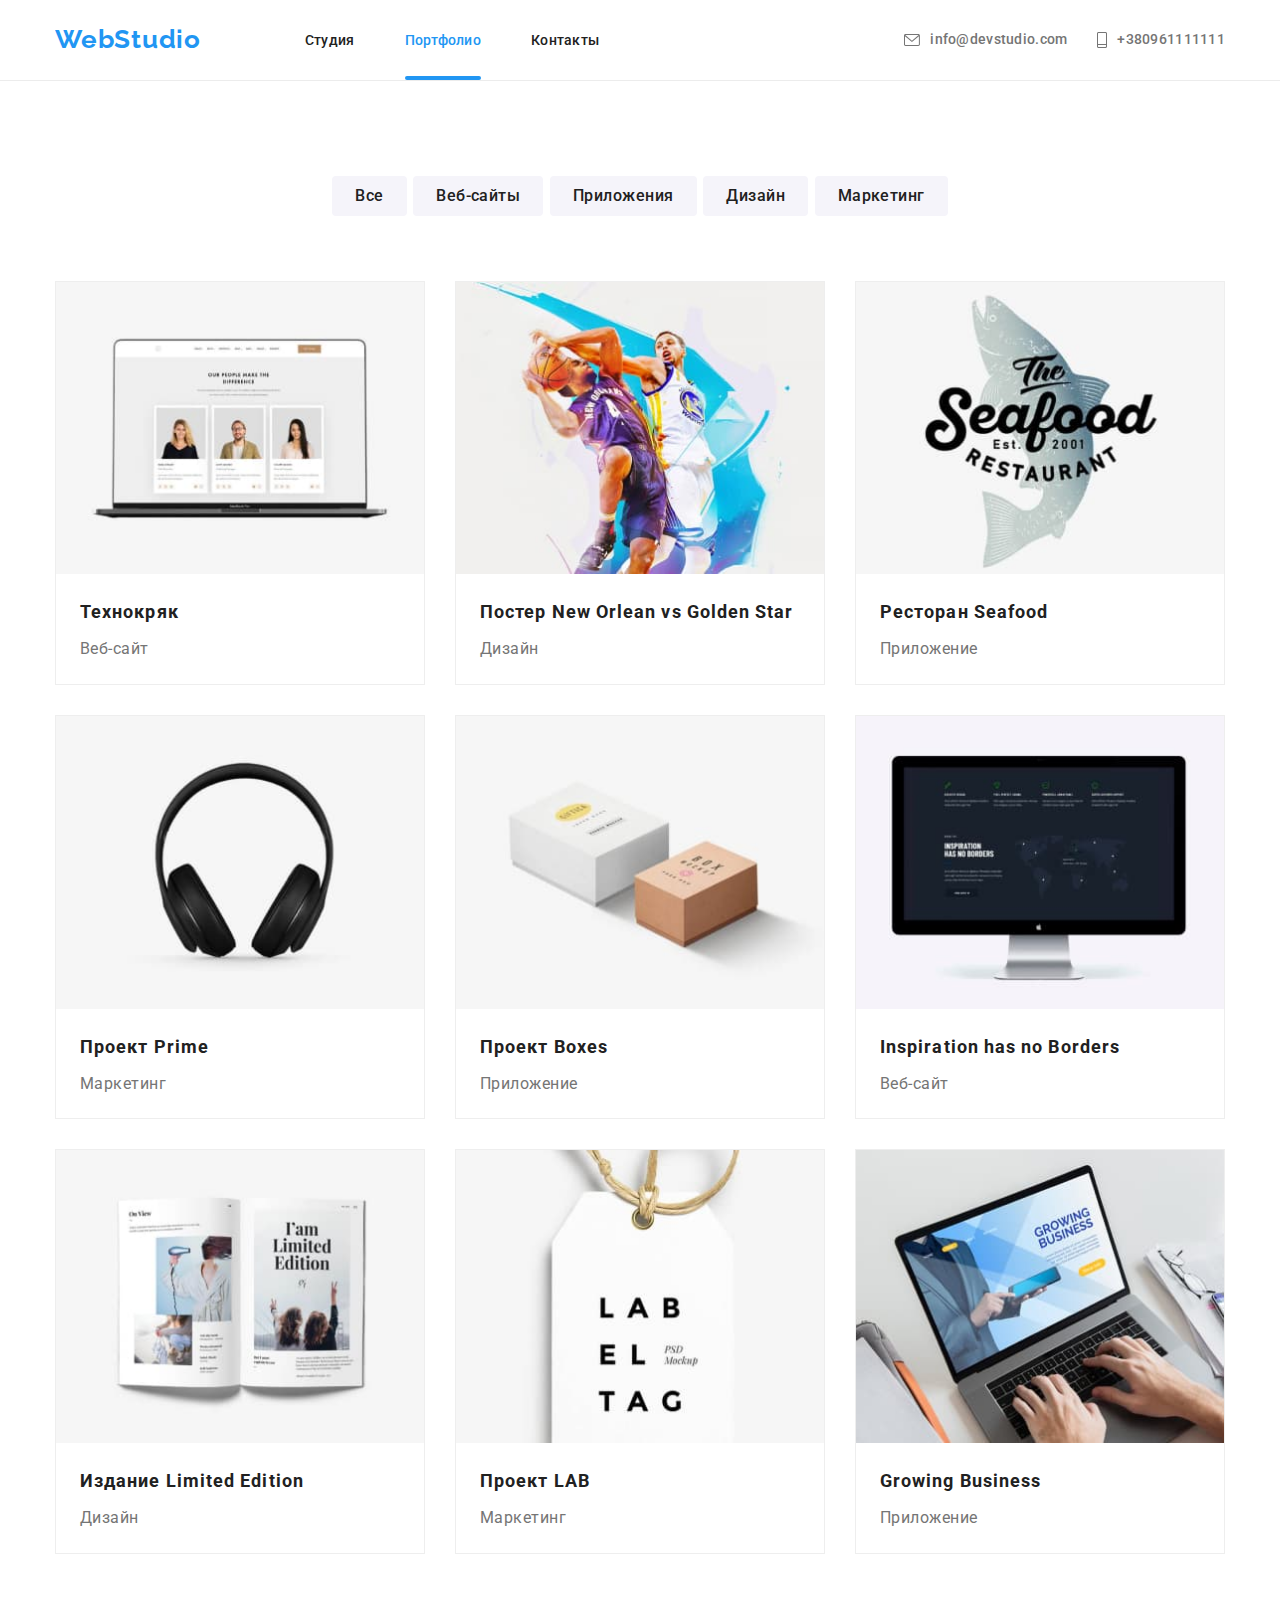
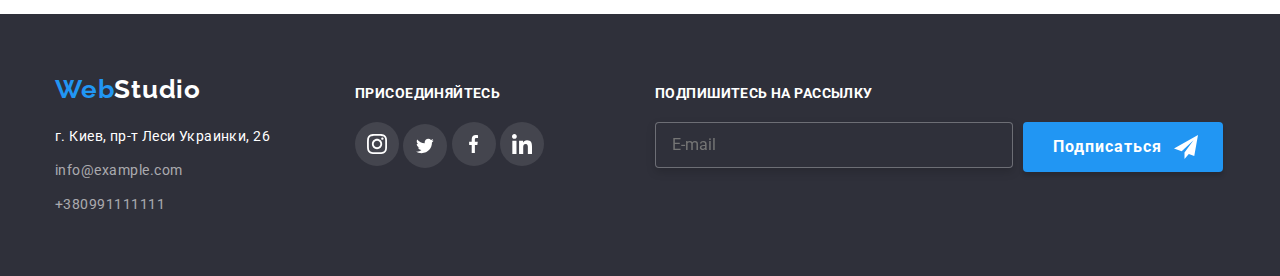
==== commit 98626186: "fix" ====
--- a/portfolio.html
+++ b/portfolio.html
@@ -150,9 +150,10 @@
                                 <img src="./images/Portfolio/Portfolio1-354.jpg" alt="картинка Технокряк" />
 
                             </picture>
-
+                            
                             <h2 class="style-title">Технокряк</h2>
                             <p class="text-item">Веб-сайт</p>
+                           
                         </a>
                     </li>
 
--- a/css/main.min.css
+++ b/css/main.min.css
@@ -1,2 +1,2 @@
-/*! modern-normalize v1.0.0 | MIT License | https://github.com/sindresorhus/modern-normalize */*,*::before,*::after{-webkit-box-sizing:border-box;box-sizing:border-box}:root{-moz-tab-size:4;-o-tab-size:4;tab-size:4}html{line-height:1.15;-webkit-text-size-adjust:100%}body{margin:0}hr{height:0;color:inherit}abbr[title]{-webkit-text-decoration:underline dotted;text-decoration:underline dotted}b,strong{font-weight:bolder}small{font-size:80%}sub,sup{font-size:75%;line-height:0;position:relative;vertical-align:baseline}sub{bottom:-0.25em}sup{top:-0.5em}table{text-indent:0;border-color:inherit}button,input,optgroup,select,textarea{font-family:inherit;font-size:100%;line-height:1.15;margin:0}button,select{text-transform:none}button,[type='button'],[type='reset'],[type='submit']{-webkit-appearance:button}::-moz-focus-inner{border-style:none;padding:0}:-moz-focusring{outline:1px dotted Button Text}:-moz-ui-invalid{box-shadow:none}legend{padding:0}progress{vertical-align:baseline}::-webkit-inner-spin-button,::-webkit-outer-spin-button{height:auto}[type='search']{-webkit-appearance:textfield;outline-offset:-2px}::-webkit-search-decoration{-webkit-appearance:none}::-webkit-file-upload-button{-webkit-appearance:button;font:inherit}summary{display:list-item}.main-container .portfolio-link,.main-container .link-nav,.main-container .auth-nav .link,.site-nav .link,.logo,.auth-nav__link,.footer__list .footer__link{text-decoration:none}textarea{resize:none}.site-nav,.auth-nav,.about-us__list,.work-list,.command .command__list,.command .command__list .command__item .command-social,.client .client__list,.footer__list,.button-container .button-list{list-style:none;margin:0;padding:0}.main-container img{display:block;max-width:100%;height:auto}.main-hero,.work-list{display:-webkit-box;display:-ms-flexbox;display:flex}.footer-form__button,.modal .service{font-family:Roboto;font-weight:bold;color:white;background-color:#2196F3;letter-spacing:0.06em;font-size:16px;line-height:1.87;min-width:200px;height:50px;border:1px solid transparent;border-radius:4px;-webkit-box-shadow:0px 4px 4px rgba(0,0,0,0.15);box-shadow:0px 4px 4px rgba(0,0,0,0.15)}.visuallly-hidden{position:absolute;width:1px;height:1px;margin:1px;padding:0;border:0;clip:rect(0 0 0 0);overflow:hidden}.main-container{font-family:Roboto, Calibri;letter-spacing:0.03em;margin:0 auto;padding:0}.main-container .portfolio-header{border-bottom:1px solid #ececec}.main-container textarea{resize:none}.container{width:320px;padding-left:15px;padding-right:15px;margin-right:auto;margin-left:auto}@media screen and (min-width: 480px){.container{width:480px}}@media screen and (min-width: 768px){.container{width:768px}}@media screen and (min-width: 1200px){.container{width:1200px}}.page-header{position:relative}.main-nav{display:-webkit-box;display:-ms-flexbox;display:flex;-webkit-box-pack:justify;-ms-flex-pack:justify;justify-content:space-between;-webkit-box-align:center;-ms-flex-align:center;align-items:center;width:100%;overflow:hidden}@media screen and (min-width: 768px){.main-nav .menu-button__icon{display:none}}.menu-container{-webkit-box-align:center;-ms-flex-align:center;align-items:center;background-color:#ffffff}@media screen and (max-width: 767px){.menu-container{-webkit-transform:translateX(-120%);transform:translateX(-120%);-webkit-transition:-webkit-transform 250ms cubic-bezier(0.4, 0, 0.2, 1);transition:-webkit-transform 250ms cubic-bezier(0.4, 0, 0.2, 1);transition:transform 250ms cubic-bezier(0.4, 0, 0.2, 1);transition:transform 250ms cubic-bezier(0.4, 0, 0.2, 1), -webkit-transform 250ms cubic-bezier(0.4, 0, 0.2, 1);border-top:1px solid #ececec;-webkit-box-shadow:0px 4px 8px rgba(0,0,0,0.04),0px 2px 4px rgba(0,0,0,0.08),0px 1px 3px rgba(0,0,0,0.16);box-shadow:0px 4px 8px rgba(0,0,0,0.04),0px 2px 4px rgba(0,0,0,0.08),0px 1px 3px rgba(0,0,0,0.16);padding-top:58px;padding-bottom:82px}}@media screen and (max-width: 767px){.menu-container.is-open{-webkit-transform:translateX(0);transform:translateX(0)}}@media screen and (max-width: 767px){.menu-container{position:absolute;top:100%;width:100%;left:0;z-index:1}}@media screen and (min-width: 768px){.menu-container{display:-webkit-box;display:-ms-flexbox;display:flex}}.menu-button{width:40px;height:40px;background-color:#ffffff;margin:0;border:0;padding:0;outline:0}.menu-button .menu-button__icon--cross{display:none}.menu-button.is-open .menu-button__icon--cross{display:block}.menu-button.is-open .menu-button__icon--menu{display:none}.site-nav{-webkit-box-align:center;-ms-flex-align:center;align-items:center;display:-webkit-box;display:-ms-flexbox;display:flex;margin-right:84px}@media screen and (min-width: 1199px){.site-nav{margin-right:305px}}.site-nav__item:nth-child(-n+2){margin-bottom:40px}@media screen and (min-width: 768px){.site-nav__item:nth-child(-n+2){margin-bottom:0}}@media screen and (min-width: 768px){.site-nav__item+.site-nav__item{margin-left:50px}}.site-nav__link--active::after{display:block;position:absolute;content:"";height:4px;width:100%;bottom:0;background:#2196F3;border-radius:2px;-webkit-transform:scale(0);transform:scale(0);-webkit-transition:-webkit-transform 250ms cubic-bezier(0.4, 0, 0.2, 1);transition:-webkit-transform 250ms cubic-bezier(0.4, 0, 0.2, 1);transition:transform 250ms cubic-bezier(0.4, 0, 0.2, 1);transition:transform 250ms cubic-bezier(0.4, 0, 0.2, 1), -webkit-transform 250ms cubic-bezier(0.4, 0, 0.2, 1)}.site-nav__link--active:hover::after,.site-nav__link--active:focus::after{-webkit-transform:scaleX(1);transform:scaleX(1)}@media screen and (max-width: 767px){.site-nav__link--active{padding-bottom:8px}}@media screen and (min-width: 768px){.site-nav__link--active{padding-top:32px;padding-bottom:29px}}.site-nav .link{position:relative;letter-spacing:0.02em;font-weight:500;color:#212121;-webkit-transition-property:color;transition-property:color;-webkit-transition-duration:250ms;transition-duration:250ms;-webkit-transition-timing-function:cubic-bezier(0.4, 0, 0.2, 1);transition-timing-function:cubic-bezier(0.4, 0, 0.2, 1)}.site-nav .link.current{color:#2196F3}.site-nav .link.current::after{-webkit-transform:scaleX(1);transform:scaleX(1)}.site-nav .link:hover,.site-nav .link:focus,.site-nav .link:active{color:#2196F3}@media screen and (max-width: 767px){.site-nav .link{font-size:18px;line-height:1.16}}@media screen and (min-width: 768px){.site-nav .link{font-size:14px;line-height:1.14}}@media screen and (max-width: 767px){.site-nav{width:100%;-webkit-box-orient:vertical;-webkit-box-direction:normal;-ms-flex-direction:column;flex-direction:column}}.logo{padding-top:24px;padding-bottom:25px;font-family:Raleway;color:#2196F3;font-weight:bold;letter-spacing:0.03em}.logo .logo--black{color:#212121}@media screen and (max-width: 767px){.logo{padding-top:16px;padding-bottom:16px}}@media screen and (min-width: 768px) and (max-width: 1199px){.logo{padding-top:26px;padding-bottom:26px}}@media screen and (max-width: 1199px){.logo{font-size:24px;line-height:1.16}}@media screen and (min-width: 1200px){.logo{font-size:26px;line-height:1.19}}.auth-nav{padding-top:60px;display:-webkit-box;display:-ms-flexbox;display:flex;-webkit-box-pack:center;-ms-flex-pack:center;justify-content:center}@media screen and (max-width: 1199px){.auth-nav{-webkit-box-orient:vertical;-webkit-box-direction:normal;-ms-flex-direction:column;flex-direction:column}}@media screen and (max-width: 767px){.auth-nav{-webkit-box-align:center;-ms-flex-align:center;align-items:center}}@media screen and (min-width: 768px){.auth-nav{padding-top:0}}.auth-nav__item+.auth-nav__item{margin-top:16px}@media screen and (min-width: 768px){.auth-nav__item+.auth-nav__item{margin-top:10px}}@media screen and (min-width: 1200px){.auth-nav__item+.auth-nav__item{margin-top:0;margin-left:30px}}.auth-nav__link{display:-webkit-box;display:-ms-flexbox;display:flex;-webkit-box-align:center;-ms-flex-align:center;align-items:center;font-family:Roboto;font-weight:500;font-size:18px;line-height:1.16;letter-spacing:0.02em;color:#757575;padding:0;-webkit-transition-property:color;transition-property:color;-webkit-transition-duration:250ms;transition-duration:250ms;-webkit-transition-timing-function:cubic-bezier(0.4, 0, 0.2, 1);transition-timing-function:cubic-bezier(0.4, 0, 0.2, 1)}@media screen and (max-width: 767px){.auth-nav__link{font-size:18px;line-height:1.16}}@media screen and (min-width: 768px){.auth-nav__link{font-size:12px;line-height:1.16}}@media screen and (min-width: 1200px){.auth-nav__link{display:-webkit-box;display:-ms-flexbox;display:flex;font-size:14px;line-height:1.14}}.auth-nav__link .auth-nav__icon{margin-right:10px;fill:#757575;-webkit-transition-property:fill;transition-property:fill;-webkit-transition-duration:250ms;transition-duration:250ms;-webkit-transition-timing-function:cubic-bezier(0.4, 0, 0.2, 1);transition-timing-function:cubic-bezier(0.4, 0, 0.2, 1)}.auth-nav__link:hover,.auth-nav__link:focus,.auth-nav__link:active{color:#2196F3}.auth-nav__link:hover .auth-nav__icon,.auth-nav__link:focus .auth-nav__icon{fill:#2196F3}.main-hero{-webkit-box-pack:center;-ms-flex-pack:center;justify-content:center;-webkit-box-align:center;-ms-flex-align:center;align-items:center;height:600px;background-image:-webkit-gradient(linear, left top, right top, from(rgba(47,48,58,0.4)), to(rgba(47,48,58,0.4))),url("../images/Hero-1600.jpg");background-image:linear-gradient(to right, rgba(47,48,58,0.4), rgba(47,48,58,0.4)),url("../images/Hero-1600.jpg");background-position:center;background-size:cover;background-color:chocolate}@media screen and (min-device-pixel-ratio: 2), screen and (-webkit-min-device-pixel-ratio: 2), screen and (min-resolution: 192dpi), screen and (min-resolution: 2dppx){.main-hero{background-image:-webkit-gradient(linear, left top, right top, from(rgba(47,48,58,0.4)), to(rgba(47,48,58,0.4))),url("../images/Hero-1600-2x.jpg");background-image:linear-gradient(to right, rgba(47,48,58,0.4), rgba(47,48,58,0.4)),url("../images/Hero-1600-2x.jpg")}}@media screen and (min-width: 320px) and (max-width: 767px){.main-hero{height:400px;background-image:-webkit-gradient(linear, left top, right top, from(rgba(47,48,58,0.4)), to(rgba(47,48,58,0.4))),url("../images/Hero-480.jpg");background-image:linear-gradient(to right, rgba(47,48,58,0.4), rgba(47,48,58,0.4)),url("../images/Hero-480.jpg")}}@media screen and (min-width: 320px) and (max-width: 767px) and (min-device-pixel-ratio: 2), screen and (min-width: 320px) and (max-width: 767px) and (-webkit-min-device-pixel-ratio: 2), screen and (min-width: 320px) and (max-width: 767px) and (min-resolution: 192dpi), screen and (min-width: 320px) and (max-width: 767px) and (min-resolution: 2dppx){.main-hero{background-image:-webkit-gradient(linear, left top, right top, from(rgba(47,48,58,0.4)), to(rgba(47,48,58,0.4))),url("../images/Hero-480-2x.jpg");background-image:linear-gradient(to right, rgba(47,48,58,0.4), rgba(47,48,58,0.4)),url("../images/Hero-480-2x.jpg")}}@media screen and (min-width: 768px) and (max-width: 1199px){.main-hero{height:400px;background-image:-webkit-gradient(linear, left top, right top, from(rgba(47,48,58,0.4)), to(rgba(47,48,58,0.4))),url("../images/Hero-768.jpg");background-image:linear-gradient(to right, rgba(47,48,58,0.4), rgba(47,48,58,0.4)),url("../images/Hero-768.jpg")}}@media screen and (min-width: 768px) and (max-width: 1199px) and (min-device-pixel-ratio: 2), screen and (min-width: 768px) and (max-width: 1199px) and (-webkit-min-device-pixel-ratio: 2), screen and (min-width: 768px) and (max-width: 1199px) and (min-resolution: 192dpi), screen and (min-width: 768px) and (max-width: 1199px) and (min-resolution: 2dppx){.main-hero{background-image:-webkit-gradient(linear, left top, right top, from(rgba(47,48,58,0.4)), to(rgba(47,48,58,0.4))),url("../images/Hero-768-2x.jpg");background-image:linear-gradient(to right, rgba(47,48,58,0.4), rgba(47,48,58,0.4)),url("../images/Hero-768-2x.jpg")}}.main-hero .main-hero__item{width:360px;text-align:center}@media screen and (min-width: 1200px){.main-hero .main-hero__item{width:696px}}.main-hero .main-hero__item .main-hero__title{color:#ffffff;font-weight:900;font-size:26px;line-height:1.61;margin-top:0;margin-bottom:30px;letter-spacing:0.06em;text-transform:uppercase}@media screen and (min-width: 1200px){.main-hero .main-hero__item .main-hero__title{font-size:44px;line-height:1.36;margin-bottom:20px}}.main-hero .main-hero__item .main-hero__botton{font-family:Roboto;font-weight:bold;color:white;background-color:#2196F3;letter-spacing:0.06em;font-size:16px;line-height:1.87;min-width:200px;height:50px;border:1px solid transparent;border-radius:4px;-webkit-box-shadow:0px 4px 4px rgba(0,0,0,0.15);box-shadow:0px 4px 4px rgba(0,0,0,0.15)}@media screen and (max-width: 1199px){.about-us{padding-top:60px;padding-bottom:60px}}@media screen and (min-width: 1200px){.about-us{padding-top:94px}}.about-us__list{display:-webkit-box;display:-ms-flexbox;display:flex;-ms-flex-wrap:wrap;flex-wrap:wrap}@media screen and (min-width: 768px) and (max-width: 1199px){.about-us__list{margin:-15px}}@media screen and (min-width: 1200px){.about-us__list{-webkit-box-pack:justify;-ms-flex-pack:justify;justify-content:space-between}}@media screen and (min-width: 768px) and (max-width: 1199px){.about-us__item{-ms-flex-preferred-size:calc(50% - 30px);flex-basis:calc(50% - 30px)}}@media screen and (min-width: 1200px){.about-us__item{-ms-flex-preferred-size:calc((100% - 30px * 3) / 4);flex-basis:calc((100% - 30px * 3) / 4)}}@media screen and (min-width: 768px) and (max-width: 1199px){.about-us__item{margin:15px}}@media screen and (max-width: 767px){.about-us__item:nth-child(-n+3){margin-bottom:30px}}.about-us__icon-container{display:-webkit-box;display:-ms-flexbox;display:flex;-webkit-box-pack:center;-ms-flex-pack:center;justify-content:center;-webkit-box-align:center;-ms-flex-align:center;align-items:center;height:120px;background-color:#f5f4fa;border-radius:4px;margin-bottom:30px}.about-us__title{font-weight:bold;font-size:14px;line-height:1.14;color:#212121;margin-bottom:10px;margin-top:0;padding:0}@media screen and (max-width: 767px){.about-us__title{text-align:center}}.about-us__text{color:#757575;font-family:Roboto;font-style:normal;font-weight:normal;font-size:14px;line-height:1.71;letter-spacing:.03em}.profesion{padding-bottom:94px;padding-top:94px}.profesion .profesion__title{color:#212121;text-align:center;font-weight:bold;font-size:36px;margin-bottom:50px;margin-top:0;line-height:1.16}@media screen and (max-width: 1199px){.profesion{display:none}}.work-list .work-list__item{position:relative}.work-list .work-list__item .work-list__container{display:-webkit-box;display:-ms-flexbox;display:flex;-webkit-box-align:center;-ms-flex-align:center;align-items:center;-webkit-box-pack:center;-ms-flex-pack:center;justify-content:center;position:absolute;width:100%;height:70px;background-color:rgba(47,48,58,0.8);bottom:0}.work-list__content{margin:0;padding:0;font-family:Roboto;font-weight:bold;font-size:14px;line-height:1.14;letter-spacing:0.03em;color:#ffffff}.work-list .work-list__item+.work-list__item{margin-left:30px}.command{min-width:320px;padding-top:94px;padding-bottom:94px;margin-left:auto;margin-right:auto;background-color:#f5f4fa}@media screen and (min-width: 480px) and (max-width: 1199px){.command{padding-top:60px;padding-bottom:60px}}@media screen and (min-width: 1200px){.command{padding-top:94px;padding-bottom:90px}}.command .command__title{text-align:center;color:#212121;font-weight:bold;font-size:36px;line-height:1.16;margin-bottom:50px;margin-top:0}@media screen and (min-width: 768px) and (max-width: 1199px){.command .command__list{display:-webkit-box;display:-ms-flexbox;display:flex;-ms-flex-wrap:wrap;flex-wrap:wrap;margin:-15px}}@media screen and (min-width: 1200px){.command .command__list{display:-webkit-box;display:-ms-flexbox;display:flex;-webkit-box-pack:justify;-ms-flex-pack:justify;justify-content:space-between}}.command .command__list .command__item{-webkit-box-shadow:0px 1px 3px rgba(0,0,0,0.12),0px 1px 1px rgba(0,0,0,0.14),0px 2px 1px rgba(0,0,0,0.2);box-shadow:0px 1px 3px rgba(0,0,0,0.12),0px 1px 1px rgba(0,0,0,0.14),0px 2px 1px rgba(0,0,0,0.2);border-radius:0px 0px 4px 4px;background:#ffffff}@media screen and (max-width: 767px){.command .command__list .command__item:nth-child(-n+3){margin-bottom:30px}}@media screen and (min-width: 768px) and (max-width: 1199px){.command .command__list .command__item{-ms-flex-preferred-size:calc(50% - 30px);flex-basis:calc(50% - 30px);margin:15px}}@media screen and (min-width: 1200px){.command .command__list .command__item{width:calc((100% - 30px * 3) / 4)}}.command .command__list .command__item .command__initials{margin-top:30px;margin-bottom:10px;text-align:center;color:#212121;font-weight:500;font-size:16px;line-height:1.18}.command .command__list .command__item .command__profesion{text-align:center;margin:0;color:#757575;font-family:Roboto;font-style:normal;font-weight:normal;font-size:16px;line-height:1.18;letter-spacing:.03em}.command .command__list .command__item .command-social{-ms-flex-pack:distribute;justify-content:space-around;margin-left:auto;margin-right:auto;display:-webkit-box;display:-ms-flexbox;display:flex;padding-bottom:24px;width:206px;margin-top:16px}.command .command__list .command__item .command-social__link{display:-webkit-box;display:-ms-flexbox;display:flex;width:44px;height:44px;-webkit-box-pack:center;-ms-flex-pack:center;justify-content:center;-webkit-box-align:center;-ms-flex-align:center;align-items:center;border-radius:50%;-webkit-transition-property:background-color;transition-property:background-color;-webkit-transition-duration:250ms;transition-duration:250ms;-webkit-transition-timing-function:cubic-bezier(0.4, 0, 0.2, 1);transition-timing-function:cubic-bezier(0.4, 0, 0.2, 1)}.command .command__list .command__item .command-social__link:hover .command-social__icon{fill:#ffffff}.command .command__list .command__item .command-social__link:hover{background-color:#2196F3}.command .command__list .command__item .command-social__icon{fill:#afb1b8;-webkit-transition-property:fill;transition-property:fill;-webkit-transition-duration:250ms;transition-duration:250ms;-webkit-transition-timing-function:cubic-bezier(0.4, 0, 0.2, 1);transition-timing-function:cubic-bezier(0.4, 0, 0.2, 1)}.client{padding-top:60px;padding-bottom:60px}@media screen and (min-width: 1200px){.client{padding-top:94px;padding-bottom:90px}}.client .client__title{text-align:center;color:#212121;font-weight:bold;font-size:36px;line-height:1.16;margin-bottom:50px;margin-top:0}.client .client__list{margin:-15px;display:-webkit-box;display:-ms-flexbox;display:flex;-ms-flex-wrap:wrap;flex-wrap:wrap}.client .client__list .client__item{margin:15px;width:calc(50% - 30px)}@media screen and (min-width: 768px){.client .client__list .client__item{width:calc((100% - 30px * 3) / 3)}}@media screen and (min-width: 1200px){.client .client__list .client__item{width:calc((100% - 30px * 6) / 6)}}.client .client__list .client__item .client__link{display:-webkit-inline-box;display:-ms-inline-flexbox;display:inline-flex;-webkit-box-pack:center;-ms-flex-pack:center;justify-content:center;-webkit-box-align:center;-ms-flex-align:center;align-items:center;width:100%;height:90px;border:1px solid #afb1b8;border-radius:4px;-webkit-transition-property:border-color;transition-property:border-color;-webkit-transition-duration:250ms;transition-duration:250ms;-webkit-transition-timing-function:cubic-bezier(0.4, 0, 0.2, 1);transition-timing-function:cubic-bezier(0.4, 0, 0.2, 1)}.client .client__list .client__item .client__link .client__icon{fill:#afb1b8;-webkit-transition-property:fill;transition-property:fill;-webkit-transition-duration:250ms;transition-duration:250ms;-webkit-transition-timing-function:cubic-bezier(0.4, 0, 0.2, 1);transition-timing-function:cubic-bezier(0.4, 0, 0.2, 1)}.client .client__list .client__item .client__link:hover{border-color:#2196F3}.client .client__list .client__item .client__link:hover .client__icon{fill:#2196F3}.footer{padding-top:60px;padding-bottom:60px;margin-left:auto;margin-right:auto;background-color:#2f303a}.footer .logo{font-family:Raleway;color:#2196F3;font-weight:bold;font-size:26px;line-height:1.19;letter-spacing:0.03em;padding:0}.footer .logo .footer__logo--white{color:#ffffff}.footer__container--center{display:-webkit-box;display:-ms-flexbox;display:flex;-webkit-box-align:center;-ms-flex-align:center;align-items:center}@media screen and (max-width: 1199px){.footer__container--center{-webkit-box-orient:vertical;-webkit-box-direction:normal;-ms-flex-direction:column;flex-direction:column}}@media screen and (min-width: 1200px){.footer__container--center{-webkit-box-align:baseline;-ms-flex-align:baseline;align-items:baseline;-webkit-box-pack:justify;-ms-flex-pack:justify;justify-content:space-between}}@media screen and (min-width: 768px) and (max-width: 1199px){.footer__container--center .footer__conteiner--adaptive{display:-webkit-box;display:-ms-flexbox;display:flex;-webkit-box-pack:justify;-ms-flex-pack:justify;justify-content:space-between;width:603px;margin-bottom:60px}}@media screen and (min-width: 1200px){.footer__container--center .footer__conteiner--adaptive{display:-webkit-box;display:-ms-flexbox;display:flex;-webkit-box-pack:justify;-ms-flex-pack:justify;justify-content:space-between;width:506px;-webkit-box-align:baseline;-ms-flex-align:baseline;align-items:baseline}}.footer__adress{display:-webkit-box;display:-ms-flexbox;display:flex;-webkit-box-orient:vertical;-webkit-box-direction:normal;-ms-flex-direction:column;flex-direction:column;width:232px;margin:0}@media screen and (max-width: 1199px){.footer__adress{-webkit-box-align:center;-ms-flex-align:center;align-items:center}}.footer__text{margin-top:20px;margin-bottom:10px;color:white;font-family:Roboto;font-style:normal;font-weight:normal;font-size:14px;line-height:1.71;letter-spacing:.03em}.footer__list .footer__item{margin-bottom:10px}.footer__list .footer__link{display:-webkit-box;display:-ms-flexbox;display:flex;font-size:14px;line-height:1.71;color:rgba(255,255,255,0.6)}@media screen and (max-width: 1199px){.footer__list .footer__link{-webkit-box-pack:center;-ms-flex-pack:center;justify-content:center}}.footer__title{display:block;margin-bottom:20px;margin-top:0;padding:0;font-family:Roboto;font-weight:bold;font-size:14px;line-height:1.14;letter-spacing:0.03em;color:#ffffff}.footer__socials{width:206px}@media screen and (max-width: 767px){.footer__socials{margin-top:60px;margin-bottom:60px;margin-left:auto;margin-right:auto}}@media screen and (max-width: 1199px){.footer__socials{text-align:center}}.footer__socials .footer__icon{display:inline-block}.footer__socials .footer__icon .footer__link{display:-webkit-box;display:-ms-flexbox;display:flex;width:44px;height:44px;-webkit-box-pack:center;-ms-flex-pack:center;justify-content:center;-webkit-box-align:center;-ms-flex-align:center;align-items:center;border-radius:50%;background-color:rgba(255,255,255,0.1);-webkit-transition-property:background-color;transition-property:background-color;-webkit-transition-duration:250ms;transition-duration:250ms;-webkit-transition-timing-function:cubic-bezier(0.4, 0, 0.2, 1);transition-timing-function:cubic-bezier(0.4, 0, 0.2, 1)}.footer__socials .footer__icon .footer__link .footer__icon--white{fill:#ffffff}.footer__socials .footer__icon .footer__link:hover{background-color:#2196F3}.footer__socials .footer__ikon+.footer__ikon{margin-left:4px}.footer-form__container{display:-webkit-box;display:-ms-flexbox;display:flex;-ms-flex-wrap:wrap;flex-wrap:wrap}@media screen and (min-width: 768px) and (max-width: 1199px){.footer-form__container{-webkit-box-pack:center;-ms-flex-pack:center;justify-content:center;width:570px}}@media screen and (max-width: 1199px){.footer-form__container{-webkit-box-pack:center;-ms-flex-pack:center;justify-content:center}}@media screen and (min-width: 1200px){.footer-form__container{width:570px}}.footer-form{font-family:Roboto;font-weight:bold;margin-bottom:20px;font-size:14px;line-height:1.14;letter-spacing:0.03em;text-transform:uppercase;color:#ffffff}@media screen and (max-width: 1199px){.footer-form{text-align:center}}.footer-form__input{margin-bottom:20px;padding:13px 16px;color:#fff;background-color:#2f303a;outline:0;border:1px solid rgba(255,255,255,0.3);-webkit-box-sizing:border-box;box-sizing:border-box;-webkit-filter:drop-shadow(0px 4px 4px rgba(0,0,0,0.15));filter:drop-shadow(0px 4px 4px rgba(0,0,0,0.15));border-radius:4px;-webkit-transition:border 250ms cubic-bezier(0.4, 0, 0.2, 1);transition:border 250ms cubic-bezier(0.4, 0, 0.2, 1)}@media screen and (min-width: 480px){.footer-form__input{width:450px;margin-bottom:20px}}@media screen and (min-width: 1200px){.footer-form__input{width:358px}}.footer-form__button{display:-webkit-inline-box;display:-ms-inline-flexbox;display:inline-flex;-webkit-box-align:center;-ms-flex-align:center;align-items:center;padding-left:29px}@media screen and (min-width: 1200px){.footer-form__button{margin-left:10px}}.footer-form__button .footer-form__button--icon{content:"";width:24px;height:24px;margin-left:12px;background-repeat:no-repeat;background-image:url(../images/send.svg)}.backdrop{position:fixed;top:0;left:0;width:100%;height:100%;background-color:rgba(0,0,0,0.2);padding-top:93px;padding-bottom:94px;padding-left:15px;padding-right:15px;overflow-y:scroll;z-index:2}@media screen and (min-width: 768px){.backdrop{padding-top:208px;padding-bottom:207px;padding-left:159px;padding-right:159px}}.is-hidden{opacity:0;-webkit-transition:opacity 250ms cubic-bezier(0.4, 0, 0.2, 1);transition:opacity 250ms cubic-bezier(0.4, 0, 0.2, 1);pointer-events:none}.backdrop.is-hidden .modal{-webkit-transform:translate(-50%, -50%) scale(0.5);transform:translate(-50%, -50%) scale(0.5)}.modal{top:50%;left:50%;padding:40px 10px 40px 10px;-webkit-transform:translate(-50%, -50%) scale(1);transform:translate(-50%, -50%) scale(1);-webkit-transition:-webkit-transform 250ms cubic-bezier(0.4, 0, 0.2, 1);transition:-webkit-transform 250ms cubic-bezier(0.4, 0, 0.2, 1);transition:transform 250ms cubic-bezier(0.4, 0, 0.2, 1);transition:transform 250ms cubic-bezier(0.4, 0, 0.2, 1), -webkit-transform 250ms cubic-bezier(0.4, 0, 0.2, 1);opacity:1;background:#ffffff;-webkit-box-shadow:0px 1px 3px rgba(0,0,0,0.12),0px 1px 1px rgba(0,0,0,0.14),0px 2px 1px rgba(0,0,0,0.2);box-shadow:0px 1px 3px rgba(0,0,0,0.12),0px 1px 1px rgba(0,0,0,0.14),0px 2px 1px rgba(0,0,0,0.2);border-radius:4px}@media screen and (min-width: 320px) and (max-width: 1199px){.modal{position:relative;padding:40px}}@media screen and (min-width: 1200px){.modal{position:absolute;padding:40px;width:528px;height:581px}}.modal .modal__btn-close{display:-webkit-box;display:-ms-flexbox;display:flex;-webkit-box-align:center;-ms-flex-align:center;align-items:center;-webkit-box-pack:center;-ms-flex-pack:center;justify-content:center;padding:0;width:30px;height:30px;margin-right:8px;margin-top:8px;background:#ffffff;border:1px solid rgba(0,0,0,0.1);border-radius:50%;position:absolute;top:0;right:0}.modal .modal__btn-close .modal__btn-icon{-webkit-transition-duration:250ms;transition-duration:250ms;-webkit-transition-timing-function:cubic-bezier(0.4, 0, 0.2, 1);transition-timing-function:cubic-bezier(0.4, 0, 0.2, 1)}.modal .modal__btn-close .modal__btn-icon:hover{fill:#2196F3}.modal .modal-form__title{font-family:Roboto;font-weight:bold;font-size:20px;line-height:1.5;text-align:center;letter-spacing:0.03em;margin:0;margin-bottom:12px;color:#212121}@media screen and (min-width: 1200px){.modal .modal-form__title{line-height:1.15}}.modal .modal-form__label{display:block;margin-bottom:4px;font-family:Roboto;font-size:12px;line-height:1.16;letter-spacing:0.01em;color:#757575}.modal .modal-form__input--flex{display:-webkit-box;display:-ms-flexbox;display:flex;position:relative;margin-bottom:10px}.modal .modal-form__input--flex .modal-form__input{width:100%;padding-top:8px;padding-bottom:8px;padding-left:42px;border:1px solid rgba(33,33,33,0.2);outline:0;border-radius:4px;-webkit-transition:border 250ms cubic-bezier(0.4, 0, 0.2, 1);transition:border 250ms cubic-bezier(0.4, 0, 0.2, 1)}.modal .modal-form__input--flex .modal-form__input:focus{border-color:#2196F3}.modal .modal-form__input--flex .modal-form__input:focus+.modal-form__icon{fill:#2196F3}.modal .modal-form__input--flex .modal-form__icon{position:absolute;top:50%;left:15px;fill:#212121;-webkit-transform:translateY(-50%);transform:translateY(-50%);-webkit-transition-property:fill;transition-property:fill;-webkit-transition-duration:250ms;transition-duration:250ms;-webkit-transition-timing-function:cubic-bezier(0.4, 0, 0.2, 1);transition-timing-function:cubic-bezier(0.4, 0, 0.2, 1);background-size:auto}.modal .checkbox-container{display:-webkit-box;display:-ms-flexbox;display:flex;-webkit-box-pack:center;-ms-flex-pack:center;justify-content:center;position:relative;margin-bottom:30px}.modal .checkbox-container .label-checkbox{display:-webkit-box;display:-ms-flexbox;display:flex;-webkit-box-align:center;-ms-flex-align:center;align-items:center;font-family:Roboto;font-size:12px;line-height:1.16;letter-spacing:0.03em;color:#757575}@media screen and (min-width: 1200px){.modal .checkbox-container .label-checkbox{font-size:14px;line-height:1.71}}.modal .checkbox-container .label-checkbox .checkbox{-webkit-appearance:none;-moz-appearance:none;appearance:none}.modal .checkbox-container .label-checkbox .checkbox:checked+.checkbox-icon{background:#2196F3;border:0;border-color:#2196F3}.modal .checkbox-container .label-checkbox .checkbox-icon{border:2px solid #212121;fill:#ffffff;border-radius:4px}.modal .checkbox-container .label-checkbox .form-item{margin-left:7px}.modal .checkbox-container .label-checkbox .form-item .link-checkbox{color:#2196F3}.modal .service.form-botton{display:block;margin-left:auto;margin-right:auto}.button-container{display:-webkit-box;display:-ms-flexbox;display:flex;-webkit-box-pack:center;-ms-flex-pack:center;justify-content:center;margin-right:auto;margin-left:auto}@media screen and (max-width: 767px){.button-container{padding-left:15px;padding-right:15px;padding-top:60px;padding-bottom:40px}}@media screen and (min-width: 768px) and (max-width: 1199px){.button-container{padding-top:60px;padding-bottom:30px}}@media screen and (min-width: 1200px){.button-container{padding-top:94px;padding-bottom:50px}}.button-container .button-list .portfolio-button{border-radius:4px;border:1px solid transparent;display:inline-block}@media screen and (max-width: 767px){.button-container .button-list .portfolio-button:nth-child(-n+3){margin-bottom:15px}}.button-container .button-list .portfolio-button .item{font-family:Roboto;font-weight:500;font-size:16px;line-height:1.62;letter-spacing:0.03em;color:#212121;background:#f5f4fa;border-radius:4px;border:1px solid transparent;padding:6px 22px;-webkit-transition-property:color, background-color;transition-property:color, background-color;-webkit-transition-duration:250ms;transition-duration:250ms;-webkit-transition-timing-function:cubic-bezier(0.4, 0, 0.2, 1);transition-timing-function:cubic-bezier(0.4, 0, 0.2, 1)}.button-container .button-list .portfolio-button .item:hover{color:#ffffff;background-color:#2196F3;-webkit-box-shadow:0px 3px 1px rgba(0,0,0,0.1),0px 1px 2px rgba(0,0,0,0.08),0px 2px 2px rgba(0,0,0,0.12);box-shadow:0px 3px 1px rgba(0,0,0,0.1),0px 1px 2px rgba(0,0,0,0.08),0px 2px 2px rgba(0,0,0,0.12);border-radius:4px}.projeckt{padding-top:40px;padding-bottom:60px}@media screen and (min-width: 768px){.projeckt{padding-top:14px}}.portfolio-style{padding:0;margin:-15px;list-style:none;-ms-flex-wrap:wrap;flex-wrap:wrap;display:-webkit-box;display:-ms-flexbox;display:flex}.style-chyld{position:relative;margin:14px;border:1px solid #eeeeee}.style-chyld:hover{border:1px solid #eeeeee;-webkit-box-sizing:border-box;box-sizing:border-box;-webkit-box-shadow:0px 1px 1px rgba(0,0,0,0.12),0px 4px 4px rgba(0,0,0,0.06),1px 4px 6px rgba(0,0,0,0.16);box-shadow:0px 1px 1px rgba(0,0,0,0.12),0px 4px 4px rgba(0,0,0,0.06),1px 4px 6px rgba(0,0,0,0.16)}.style-chyld:hover .title-menu_function{-webkit-transform:translateY(0);transform:translateY(0)}.title-menu{position:absolute;overflow:hidden}.title-menu_function{background-color:rgba(33,150,243,0.9);-webkit-transform:translateY(100%);transform:translateY(100%);-webkit-transition:-webkit-transform 250ms cubic-bezier(0.4, 0, 0.2, 1);transition:-webkit-transform 250ms cubic-bezier(0.4, 0, 0.2, 1);transition:transform 250ms cubic-bezier(0.4, 0, 0.2, 1);transition:transform 250ms cubic-bezier(0.4, 0, 0.2, 1), -webkit-transform 250ms cubic-bezier(0.4, 0, 0.2, 1)}@media screen and (min-width: 320px){.title-menu_function{padding-top:22px;padding-bottom:22px;padding-left:24px;padding-right:24px}}@media screen and (min-width: 480px) and (max-width: 767px){.title-menu_function{padding-top:82px;padding-bottom:77px;padding-left:24px;padding-right:24px}}@media screen and (min-width: 768px){.title-menu_function{padding-top:53px;padding-bottom:53px;padding-left:24px;padding-right:24px}}@media screen and (min-width: 1200px){.title-menu_function{padding-top:66px;padding-bottom:66px;padding-left:24px;padding-right:24px}}.title-menu_item{margin:0;font-family:Roboto;font-size:14px;line-height:1.55;letter-spacing:0.03em;color:#ffffff}@media screen and (min-width: 480px){.title-menu_item{font-size:18px}}.style-title{padding-top:20px;padding-left:24px;font-family:Roboto;font-weight:bold;font-size:18px;line-height:2;margin-top:0;margin-bottom:4px;color:#212121;letter-spacing:0.06em}.text-item{padding-left:24px;padding-bottom:20px;margin:0;color:#757575;font-family:Roboto;font-style:normal;font-weight:normal;font-size:16px;line-height:1.87;letter-spacing:.03em}
+/*! modern-normalize v1.0.0 | MIT License | https://github.com/sindresorhus/modern-normalize */*,*::before,*::after{-webkit-box-sizing:border-box;box-sizing:border-box}:root{-moz-tab-size:4;-o-tab-size:4;tab-size:4}html{line-height:1.15;-webkit-text-size-adjust:100%}body{margin:0}hr{height:0;color:inherit}abbr[title]{-webkit-text-decoration:underline dotted;text-decoration:underline dotted}b,strong{font-weight:bolder}small{font-size:80%}sub,sup{font-size:75%;line-height:0;position:relative;vertical-align:baseline}sub{bottom:-0.25em}sup{top:-0.5em}table{text-indent:0;border-color:inherit}button,input,optgroup,select,textarea{font-family:inherit;font-size:100%;line-height:1.15;margin:0}button,select{text-transform:none}button,[type='button'],[type='reset'],[type='submit']{-webkit-appearance:button}::-moz-focus-inner{border-style:none;padding:0}:-moz-focusring{outline:1px dotted Button Text}:-moz-ui-invalid{box-shadow:none}legend{padding:0}progress{vertical-align:baseline}::-webkit-inner-spin-button,::-webkit-outer-spin-button{height:auto}[type='search']{-webkit-appearance:textfield;outline-offset:-2px}::-webkit-search-decoration{-webkit-appearance:none}::-webkit-file-upload-button{-webkit-appearance:button;font:inherit}summary{display:list-item}.main-container .portfolio-link,.main-container .link-nav,.main-container .auth-nav .link,.site-nav .link,.logo,.auth-nav__link,.footer__list .footer__link{text-decoration:none}textarea{resize:none}.site-nav,.auth-nav,.about-us__list,.work-list,.command .command__list,.command .command__list .command__item .command-social,.client .client__list,.footer__list,.button-container .button-list{list-style:none;margin:0;padding:0}.main-container img{display:block;max-width:100%;height:auto}.main-hero,.work-list{display:-webkit-box;display:-ms-flexbox;display:flex}.footer-form__button,.modal .service{font-family:Roboto;font-weight:bold;color:white;background-color:#2196F3;letter-spacing:0.06em;font-size:16px;line-height:1.87;min-width:200px;height:50px;border:1px solid transparent;border-radius:4px;-webkit-box-shadow:0px 4px 4px rgba(0,0,0,0.15);box-shadow:0px 4px 4px rgba(0,0,0,0.15)}.visuallly-hidden{position:absolute;width:1px;height:1px;margin:1px;padding:0;border:0;clip:rect(0 0 0 0);overflow:hidden}.main-container{font-family:Roboto, Calibri;letter-spacing:0.03em;margin:0 auto;padding:0}.main-container .portfolio-header{border-bottom:1px solid #ececec}.main-container textarea{resize:none}.container{width:320px;padding-left:15px;padding-right:15px;margin-right:auto;margin-left:auto}@media screen and (min-width: 480px){.container{width:480px}}@media screen and (min-width: 768px){.container{width:768px}}@media screen and (min-width: 1200px){.container{width:1200px}}.page-header{position:relative}.main-nav{display:-webkit-box;display:-ms-flexbox;display:flex;-webkit-box-pack:justify;-ms-flex-pack:justify;justify-content:space-between;-webkit-box-align:center;-ms-flex-align:center;align-items:center;width:100%;overflow:hidden}@media screen and (min-width: 768px){.main-nav .menu-button__icon{display:none}}.menu-container{-webkit-box-align:center;-ms-flex-align:center;align-items:center;background-color:#ffffff}@media screen and (max-width: 767px){.menu-container{-webkit-transform:translateX(-120%);transform:translateX(-120%);-webkit-transition:-webkit-transform 250ms cubic-bezier(0.4, 0, 0.2, 1);transition:-webkit-transform 250ms cubic-bezier(0.4, 0, 0.2, 1);transition:transform 250ms cubic-bezier(0.4, 0, 0.2, 1);transition:transform 250ms cubic-bezier(0.4, 0, 0.2, 1), -webkit-transform 250ms cubic-bezier(0.4, 0, 0.2, 1);border-top:1px solid #ececec;-webkit-box-shadow:0px 4px 8px rgba(0,0,0,0.04),0px 2px 4px rgba(0,0,0,0.08),0px 1px 3px rgba(0,0,0,0.16);box-shadow:0px 4px 8px rgba(0,0,0,0.04),0px 2px 4px rgba(0,0,0,0.08),0px 1px 3px rgba(0,0,0,0.16);padding-top:58px;padding-bottom:82px}}@media screen and (max-width: 767px){.menu-container.is-open{-webkit-transform:translateX(0);transform:translateX(0)}}@media screen and (max-width: 767px){.menu-container{position:absolute;top:100%;width:100%;left:0;z-index:1}}@media screen and (min-width: 768px){.menu-container{display:-webkit-box;display:-ms-flexbox;display:flex}}.menu-button{width:40px;height:40px;background-color:#ffffff;margin:0;border:0;padding:0;outline:0}.menu-button .menu-button__icon--cross{display:none}.menu-button.is-open .menu-button__icon--cross{display:block}.menu-button.is-open .menu-button__icon--menu{display:none}.site-nav{-webkit-box-align:center;-ms-flex-align:center;align-items:center;display:-webkit-box;display:-ms-flexbox;display:flex;margin-right:84px}@media screen and (min-width: 1199px){.site-nav{margin-right:305px}}.site-nav__item:nth-child(-n+2){margin-bottom:40px}@media screen and (min-width: 768px){.site-nav__item:nth-child(-n+2){margin-bottom:0}}@media screen and (min-width: 768px){.site-nav__item+.site-nav__item{margin-left:50px}}.site-nav__link--active::after{display:block;position:absolute;content:"";height:4px;width:100%;bottom:0;background:#2196F3;border-radius:2px;-webkit-transform:scale(0);transform:scale(0);-webkit-transition:-webkit-transform 250ms cubic-bezier(0.4, 0, 0.2, 1);transition:-webkit-transform 250ms cubic-bezier(0.4, 0, 0.2, 1);transition:transform 250ms cubic-bezier(0.4, 0, 0.2, 1);transition:transform 250ms cubic-bezier(0.4, 0, 0.2, 1), -webkit-transform 250ms cubic-bezier(0.4, 0, 0.2, 1)}.site-nav__link--active:hover::after,.site-nav__link--active:focus::after{-webkit-transform:scaleX(1);transform:scaleX(1)}@media screen and (max-width: 767px){.site-nav__link--active{padding-bottom:8px}}@media screen and (min-width: 768px){.site-nav__link--active{padding-top:32px;padding-bottom:32px}}.site-nav .link{position:relative;letter-spacing:0.02em;font-weight:500;color:#212121;-webkit-transition-property:color;transition-property:color;-webkit-transition-duration:250ms;transition-duration:250ms;-webkit-transition-timing-function:cubic-bezier(0.4, 0, 0.2, 1);transition-timing-function:cubic-bezier(0.4, 0, 0.2, 1)}.site-nav .link.current{color:#2196F3}.site-nav .link.current::after{-webkit-transform:scaleX(1);transform:scaleX(1)}.site-nav .link:hover,.site-nav .link:focus,.site-nav .link:active{color:#2196F3}@media screen and (max-width: 767px){.site-nav .link{font-size:18px;line-height:1.16}}@media screen and (min-width: 768px){.site-nav .link{font-size:14px;line-height:1.14}}@media screen and (max-width: 767px){.site-nav{width:100%;-webkit-box-orient:vertical;-webkit-box-direction:normal;-ms-flex-direction:column;flex-direction:column}}.logo{padding-top:24px;padding-bottom:25px;font-family:Raleway;color:#2196F3;font-weight:bold;letter-spacing:0.03em}.logo .logo--black{color:#212121}@media screen and (max-width: 767px){.logo{padding-top:16px;padding-bottom:16px}}@media screen and (min-width: 768px) and (max-width: 1199px){.logo{padding-top:26px;padding-bottom:26px}}@media screen and (max-width: 1199px){.logo{font-size:24px;line-height:1.16}}@media screen and (min-width: 1200px){.logo{font-size:26px;line-height:1.19}}.auth-nav{padding-top:60px;display:-webkit-box;display:-ms-flexbox;display:flex;-webkit-box-pack:center;-ms-flex-pack:center;justify-content:center}@media screen and (max-width: 1199px){.auth-nav{-webkit-box-orient:vertical;-webkit-box-direction:normal;-ms-flex-direction:column;flex-direction:column}}@media screen and (max-width: 767px){.auth-nav{-webkit-box-align:center;-ms-flex-align:center;align-items:center}}@media screen and (min-width: 768px){.auth-nav{padding-top:0}}.auth-nav__item+.auth-nav__item{margin-top:16px}@media screen and (min-width: 768px){.auth-nav__item+.auth-nav__item{margin-top:10px}}@media screen and (min-width: 1200px){.auth-nav__item+.auth-nav__item{margin-top:0;margin-left:30px}}.auth-nav__link{display:-webkit-box;display:-ms-flexbox;display:flex;-webkit-box-align:center;-ms-flex-align:center;align-items:center;font-family:Roboto;font-weight:500;font-size:18px;line-height:1.16;letter-spacing:0.02em;color:#757575;padding:0;-webkit-transition-property:color;transition-property:color;-webkit-transition-duration:250ms;transition-duration:250ms;-webkit-transition-timing-function:cubic-bezier(0.4, 0, 0.2, 1);transition-timing-function:cubic-bezier(0.4, 0, 0.2, 1)}@media screen and (max-width: 767px){.auth-nav__link{font-size:18px;line-height:1.16}}@media screen and (min-width: 768px){.auth-nav__link{font-size:12px;line-height:1.16}}@media screen and (min-width: 1200px){.auth-nav__link{display:-webkit-box;display:-ms-flexbox;display:flex;font-size:14px;line-height:1.14}}.auth-nav__link .auth-nav__icon{margin-right:10px;fill:#757575;-webkit-transition-property:fill;transition-property:fill;-webkit-transition-duration:250ms;transition-duration:250ms;-webkit-transition-timing-function:cubic-bezier(0.4, 0, 0.2, 1);transition-timing-function:cubic-bezier(0.4, 0, 0.2, 1)}.auth-nav__link:hover,.auth-nav__link:focus,.auth-nav__link:active{color:#2196F3}.auth-nav__link:hover .auth-nav__icon,.auth-nav__link:focus .auth-nav__icon{fill:#2196F3}.main-hero{-webkit-box-pack:center;-ms-flex-pack:center;justify-content:center;-webkit-box-align:center;-ms-flex-align:center;align-items:center;height:600px;background-image:-webkit-gradient(linear, left top, right top, from(rgba(47,48,58,0.4)), to(rgba(47,48,58,0.4))),url("../images/Hero-1600.jpg");background-image:linear-gradient(to right, rgba(47,48,58,0.4), rgba(47,48,58,0.4)),url("../images/Hero-1600.jpg");background-position:center;background-size:cover;background-color:chocolate}@media screen and (min-device-pixel-ratio: 2), screen and (-webkit-min-device-pixel-ratio: 2), screen and (min-resolution: 192dpi), screen and (min-resolution: 2dppx){.main-hero{background-image:-webkit-gradient(linear, left top, right top, from(rgba(47,48,58,0.4)), to(rgba(47,48,58,0.4))),url("../images/Hero-1600-2x.jpg");background-image:linear-gradient(to right, rgba(47,48,58,0.4), rgba(47,48,58,0.4)),url("../images/Hero-1600-2x.jpg")}}@media screen and (min-width: 320px) and (max-width: 767px){.main-hero{height:400px;background-image:-webkit-gradient(linear, left top, right top, from(rgba(47,48,58,0.4)), to(rgba(47,48,58,0.4))),url("../images/Hero-480.jpg");background-image:linear-gradient(to right, rgba(47,48,58,0.4), rgba(47,48,58,0.4)),url("../images/Hero-480.jpg")}}@media screen and (min-width: 320px) and (max-width: 767px) and (min-device-pixel-ratio: 2), screen and (min-width: 320px) and (max-width: 767px) and (-webkit-min-device-pixel-ratio: 2), screen and (min-width: 320px) and (max-width: 767px) and (min-resolution: 192dpi), screen and (min-width: 320px) and (max-width: 767px) and (min-resolution: 2dppx){.main-hero{background-image:-webkit-gradient(linear, left top, right top, from(rgba(47,48,58,0.4)), to(rgba(47,48,58,0.4))),url("../images/Hero-480-2x.jpg");background-image:linear-gradient(to right, rgba(47,48,58,0.4), rgba(47,48,58,0.4)),url("../images/Hero-480-2x.jpg")}}@media screen and (min-width: 768px) and (max-width: 1199px){.main-hero{height:400px;background-image:-webkit-gradient(linear, left top, right top, from(rgba(47,48,58,0.4)), to(rgba(47,48,58,0.4))),url("../images/Hero-768.jpg");background-image:linear-gradient(to right, rgba(47,48,58,0.4), rgba(47,48,58,0.4)),url("../images/Hero-768.jpg")}}@media screen and (min-width: 768px) and (max-width: 1199px) and (min-device-pixel-ratio: 2), screen and (min-width: 768px) and (max-width: 1199px) and (-webkit-min-device-pixel-ratio: 2), screen and (min-width: 768px) and (max-width: 1199px) and (min-resolution: 192dpi), screen and (min-width: 768px) and (max-width: 1199px) and (min-resolution: 2dppx){.main-hero{background-image:-webkit-gradient(linear, left top, right top, from(rgba(47,48,58,0.4)), to(rgba(47,48,58,0.4))),url("../images/Hero-768-2x.jpg");background-image:linear-gradient(to right, rgba(47,48,58,0.4), rgba(47,48,58,0.4)),url("../images/Hero-768-2x.jpg")}}.main-hero .main-hero__item{width:360px;text-align:center}@media screen and (min-width: 1200px){.main-hero .main-hero__item{width:696px}}.main-hero .main-hero__item .main-hero__title{color:#ffffff;font-weight:900;font-size:26px;line-height:1.61;margin-top:0;margin-bottom:30px;letter-spacing:0.06em;text-transform:uppercase}@media screen and (min-width: 1200px){.main-hero .main-hero__item .main-hero__title{font-size:44px;line-height:1.36;margin-bottom:20px}}.main-hero .main-hero__item .main-hero__botton{font-family:Roboto;font-weight:bold;color:white;background-color:#2196F3;letter-spacing:0.06em;font-size:16px;line-height:1.87;min-width:200px;height:50px;border:1px solid transparent;border-radius:4px;-webkit-box-shadow:0px 4px 4px rgba(0,0,0,0.15);box-shadow:0px 4px 4px rgba(0,0,0,0.15)}@media screen and (max-width: 1199px){.about-us{padding-top:60px;padding-bottom:60px}}@media screen and (min-width: 1200px){.about-us{padding-top:94px}}.about-us__list{display:-webkit-box;display:-ms-flexbox;display:flex;-ms-flex-wrap:wrap;flex-wrap:wrap}@media screen and (min-width: 768px) and (max-width: 1199px){.about-us__list{margin:-15px}}@media screen and (min-width: 1200px){.about-us__list{-webkit-box-pack:justify;-ms-flex-pack:justify;justify-content:space-between}}@media screen and (min-width: 768px) and (max-width: 1199px){.about-us__item{-ms-flex-preferred-size:calc(50% - 30px);flex-basis:calc(50% - 30px)}}@media screen and (min-width: 1200px){.about-us__item{-ms-flex-preferred-size:calc((100% - 30px * 3) / 4);flex-basis:calc((100% - 30px * 3) / 4)}}@media screen and (min-width: 768px) and (max-width: 1199px){.about-us__item{margin:15px}}@media screen and (max-width: 767px){.about-us__item:nth-child(-n+3){margin-bottom:30px}}.about-us__icon-container{display:-webkit-box;display:-ms-flexbox;display:flex;-webkit-box-pack:center;-ms-flex-pack:center;justify-content:center;-webkit-box-align:center;-ms-flex-align:center;align-items:center;height:120px;background-color:#f5f4fa;border-radius:4px;margin-bottom:30px}.about-us__title{font-weight:bold;font-size:14px;line-height:1.14;color:#212121;margin-bottom:10px;margin-top:0;padding:0}@media screen and (max-width: 767px){.about-us__title{text-align:center}}.about-us__text{color:#757575;font-family:Roboto;font-style:normal;font-weight:normal;font-size:14px;line-height:1.71;letter-spacing:.03em}.profesion{padding-bottom:94px;padding-top:94px}.profesion .profesion__title{color:#212121;text-align:center;font-weight:bold;font-size:36px;margin-bottom:50px;margin-top:0;line-height:1.16}@media screen and (max-width: 1199px){.profesion{display:none}}.work-list .work-list__item{position:relative}.work-list .work-list__item .work-list__container{display:-webkit-box;display:-ms-flexbox;display:flex;-webkit-box-align:center;-ms-flex-align:center;align-items:center;-webkit-box-pack:center;-ms-flex-pack:center;justify-content:center;position:absolute;width:100%;height:70px;background-color:rgba(47,48,58,0.8);bottom:0}.work-list__content{margin:0;padding:0;font-family:Roboto;font-weight:bold;font-size:14px;line-height:1.14;letter-spacing:0.03em;color:#ffffff}.work-list .work-list__item+.work-list__item{margin-left:30px}.command{min-width:320px;padding-top:94px;padding-bottom:94px;margin-left:auto;margin-right:auto;background-color:#f5f4fa}@media screen and (min-width: 480px) and (max-width: 1199px){.command{padding-top:60px;padding-bottom:60px}}@media screen and (min-width: 1200px){.command{padding-top:94px;padding-bottom:90px}}.command .command__title{text-align:center;color:#212121;font-weight:bold;font-size:36px;line-height:1.16;margin-bottom:50px;margin-top:0}@media screen and (min-width: 768px) and (max-width: 1199px){.command .command__list{display:-webkit-box;display:-ms-flexbox;display:flex;-ms-flex-wrap:wrap;flex-wrap:wrap;margin:-15px}}@media screen and (min-width: 1200px){.command .command__list{display:-webkit-box;display:-ms-flexbox;display:flex;-webkit-box-pack:justify;-ms-flex-pack:justify;justify-content:space-between}}.command .command__list .command__item{-webkit-box-shadow:0px 1px 3px rgba(0,0,0,0.12),0px 1px 1px rgba(0,0,0,0.14),0px 2px 1px rgba(0,0,0,0.2);box-shadow:0px 1px 3px rgba(0,0,0,0.12),0px 1px 1px rgba(0,0,0,0.14),0px 2px 1px rgba(0,0,0,0.2);border-radius:0px 0px 4px 4px;background:#ffffff}@media screen and (max-width: 767px){.command .command__list .command__item:nth-child(-n+3){margin-bottom:30px}}@media screen and (min-width: 768px) and (max-width: 1199px){.command .command__list .command__item{-ms-flex-preferred-size:calc(50% - 30px);flex-basis:calc(50% - 30px);margin:15px}}@media screen and (min-width: 1200px){.command .command__list .command__item{width:calc((100% - 30px * 3) / 4)}}.command .command__list .command__item .command__initials{margin-top:30px;margin-bottom:10px;text-align:center;color:#212121;font-weight:500;font-size:16px;line-height:1.18}.command .command__list .command__item .command__profesion{text-align:center;margin:0;color:#757575;font-family:Roboto;font-style:normal;font-weight:normal;font-size:16px;line-height:1.18;letter-spacing:.03em}.command .command__list .command__item .command-social{-ms-flex-pack:distribute;justify-content:space-around;margin-left:auto;margin-right:auto;display:-webkit-box;display:-ms-flexbox;display:flex;padding-bottom:24px;width:206px;margin-top:16px}.command .command__list .command__item .command-social__link{display:-webkit-box;display:-ms-flexbox;display:flex;width:44px;height:44px;-webkit-box-pack:center;-ms-flex-pack:center;justify-content:center;-webkit-box-align:center;-ms-flex-align:center;align-items:center;border-radius:50%;-webkit-transition-property:background-color;transition-property:background-color;-webkit-transition-duration:250ms;transition-duration:250ms;-webkit-transition-timing-function:cubic-bezier(0.4, 0, 0.2, 1);transition-timing-function:cubic-bezier(0.4, 0, 0.2, 1)}.command .command__list .command__item .command-social__link:hover .command-social__icon{fill:#ffffff}.command .command__list .command__item .command-social__link:hover{background-color:#2196F3}.command .command__list .command__item .command-social__icon{fill:#afb1b8;-webkit-transition-property:fill;transition-property:fill;-webkit-transition-duration:250ms;transition-duration:250ms;-webkit-transition-timing-function:cubic-bezier(0.4, 0, 0.2, 1);transition-timing-function:cubic-bezier(0.4, 0, 0.2, 1)}.client{padding-top:60px;padding-bottom:60px}@media screen and (min-width: 1200px){.client{padding-top:94px;padding-bottom:90px}}.client .client__title{text-align:center;color:#212121;font-weight:bold;font-size:36px;line-height:1.16;margin-bottom:50px;margin-top:0}.client .client__list{margin:-15px;display:-webkit-box;display:-ms-flexbox;display:flex;-ms-flex-wrap:wrap;flex-wrap:wrap}.client .client__list .client__item{margin:15px;width:calc(50% - 30px)}@media screen and (min-width: 768px){.client .client__list .client__item{width:calc((100% - 30px * 3) / 3)}}@media screen and (min-width: 1200px){.client .client__list .client__item{width:calc((100% - 30px * 6) / 6)}}.client .client__list .client__item .client__link{display:-webkit-inline-box;display:-ms-inline-flexbox;display:inline-flex;-webkit-box-pack:center;-ms-flex-pack:center;justify-content:center;-webkit-box-align:center;-ms-flex-align:center;align-items:center;width:100%;height:90px;border:1px solid #afb1b8;border-radius:4px;-webkit-transition-property:border-color;transition-property:border-color;-webkit-transition-duration:250ms;transition-duration:250ms;-webkit-transition-timing-function:cubic-bezier(0.4, 0, 0.2, 1);transition-timing-function:cubic-bezier(0.4, 0, 0.2, 1)}.client .client__list .client__item .client__link .client__icon{fill:#afb1b8;-webkit-transition-property:fill;transition-property:fill;-webkit-transition-duration:250ms;transition-duration:250ms;-webkit-transition-timing-function:cubic-bezier(0.4, 0, 0.2, 1);transition-timing-function:cubic-bezier(0.4, 0, 0.2, 1)}.client .client__list .client__item .client__link:hover{border-color:#2196F3}.client .client__list .client__item .client__link:hover .client__icon{fill:#2196F3}.footer{padding-top:60px;padding-bottom:60px;margin-left:auto;margin-right:auto;background-color:#2f303a}.footer .logo{font-family:Raleway;color:#2196F3;font-weight:bold;font-size:26px;line-height:1.19;letter-spacing:0.03em;padding:0}.footer .logo .footer__logo--white{color:#ffffff}.footer__container--center{display:-webkit-box;display:-ms-flexbox;display:flex;-webkit-box-align:center;-ms-flex-align:center;align-items:center}@media screen and (max-width: 1199px){.footer__container--center{-webkit-box-orient:vertical;-webkit-box-direction:normal;-ms-flex-direction:column;flex-direction:column}}@media screen and (min-width: 1200px){.footer__container--center{-webkit-box-align:baseline;-ms-flex-align:baseline;align-items:baseline;-webkit-box-pack:justify;-ms-flex-pack:justify;justify-content:space-between}}@media screen and (min-width: 768px) and (max-width: 1199px){.footer__container--center .footer__conteiner--adaptive{display:-webkit-box;display:-ms-flexbox;display:flex;-webkit-box-pack:justify;-ms-flex-pack:justify;justify-content:space-between;width:603px;margin-bottom:60px}}@media screen and (min-width: 1200px){.footer__container--center .footer__conteiner--adaptive{display:-webkit-box;display:-ms-flexbox;display:flex;-webkit-box-pack:justify;-ms-flex-pack:justify;justify-content:space-between;width:506px;-webkit-box-align:baseline;-ms-flex-align:baseline;align-items:baseline}}.footer__adress{display:-webkit-box;display:-ms-flexbox;display:flex;-webkit-box-orient:vertical;-webkit-box-direction:normal;-ms-flex-direction:column;flex-direction:column;width:232px;margin:0}@media screen and (max-width: 1199px){.footer__adress{-webkit-box-align:center;-ms-flex-align:center;align-items:center}}.footer__text{margin-top:20px;margin-bottom:10px;color:white;font-family:Roboto;font-style:normal;font-weight:normal;font-size:14px;line-height:1.71;letter-spacing:.03em}.footer__list .footer__item{margin-bottom:10px}.footer__list .footer__link{display:-webkit-box;display:-ms-flexbox;display:flex;font-size:14px;line-height:1.71;color:rgba(255,255,255,0.6)}@media screen and (max-width: 1199px){.footer__list .footer__link{-webkit-box-pack:center;-ms-flex-pack:center;justify-content:center}}.footer__title{display:block;margin-bottom:20px;margin-top:0;padding:0;font-family:Roboto;font-weight:bold;font-size:14px;line-height:1.14;letter-spacing:0.03em;color:#ffffff}.footer__socials{width:206px}@media screen and (max-width: 767px){.footer__socials{margin-top:60px;margin-bottom:60px;margin-left:auto;margin-right:auto}}@media screen and (max-width: 1199px){.footer__socials{text-align:center}}.footer__socials .footer__icon{display:inline-block}.footer__socials .footer__icon .footer__link{display:-webkit-box;display:-ms-flexbox;display:flex;width:44px;height:44px;-webkit-box-pack:center;-ms-flex-pack:center;justify-content:center;-webkit-box-align:center;-ms-flex-align:center;align-items:center;border-radius:50%;background-color:rgba(255,255,255,0.1);-webkit-transition-property:background-color;transition-property:background-color;-webkit-transition-duration:250ms;transition-duration:250ms;-webkit-transition-timing-function:cubic-bezier(0.4, 0, 0.2, 1);transition-timing-function:cubic-bezier(0.4, 0, 0.2, 1)}.footer__socials .footer__icon .footer__link .footer__icon--white{fill:#ffffff}.footer__socials .footer__icon .footer__link:hover{background-color:#2196F3}.footer__socials .footer__ikon+.footer__ikon{margin-left:4px}.footer-form__container{display:-webkit-box;display:-ms-flexbox;display:flex;-ms-flex-wrap:wrap;flex-wrap:wrap}@media screen and (min-width: 768px) and (max-width: 1199px){.footer-form__container{-webkit-box-pack:center;-ms-flex-pack:center;justify-content:center;width:570px}}@media screen and (max-width: 1199px){.footer-form__container{-webkit-box-pack:center;-ms-flex-pack:center;justify-content:center}}@media screen and (min-width: 1200px){.footer-form__container{width:570px}}.footer-form{font-family:Roboto;font-weight:bold;margin-bottom:20px;font-size:14px;line-height:1.14;letter-spacing:0.03em;text-transform:uppercase;color:#ffffff}@media screen and (max-width: 1199px){.footer-form{text-align:center}}.footer-form__input{margin-bottom:20px;padding:13px 16px;color:#fff;background-color:#2f303a;outline:0;border:1px solid rgba(255,255,255,0.3);-webkit-box-sizing:border-box;box-sizing:border-box;-webkit-filter:drop-shadow(0px 4px 4px rgba(0,0,0,0.15));filter:drop-shadow(0px 4px 4px rgba(0,0,0,0.15));border-radius:4px;-webkit-transition:border 250ms cubic-bezier(0.4, 0, 0.2, 1);transition:border 250ms cubic-bezier(0.4, 0, 0.2, 1)}@media screen and (min-width: 480px){.footer-form__input{width:450px;margin-bottom:20px}}@media screen and (min-width: 1200px){.footer-form__input{width:358px}}.footer-form__button{display:-webkit-inline-box;display:-ms-inline-flexbox;display:inline-flex;-webkit-box-align:center;-ms-flex-align:center;align-items:center;padding-left:29px}@media screen and (min-width: 1200px){.footer-form__button{margin-left:10px}}.footer-form__button .footer-form__button--icon{content:"";width:24px;height:24px;margin-left:12px;background-repeat:no-repeat;background-image:url(../images/send.svg)}.backdrop{position:fixed;top:0;left:0;width:100%;height:100%;background-color:rgba(0,0,0,0.2);padding-top:93px;padding-bottom:94px;padding-left:15px;padding-right:15px;overflow-y:scroll;z-index:2}@media screen and (min-width: 768px){.backdrop{padding-top:208px;padding-bottom:207px;padding-left:159px;padding-right:159px}}.is-hidden{opacity:0;-webkit-transition:opacity 250ms cubic-bezier(0.4, 0, 0.2, 1);transition:opacity 250ms cubic-bezier(0.4, 0, 0.2, 1);pointer-events:none}.backdrop.is-hidden .modal{-webkit-transform:translate(-50%, -50%) scale(0.5);transform:translate(-50%, -50%) scale(0.5)}.modal{top:50%;left:50%;padding:40px 10px 40px 10px;-webkit-transform:translate(-50%, -50%) scale(1);transform:translate(-50%, -50%) scale(1);-webkit-transition:-webkit-transform 250ms cubic-bezier(0.4, 0, 0.2, 1);transition:-webkit-transform 250ms cubic-bezier(0.4, 0, 0.2, 1);transition:transform 250ms cubic-bezier(0.4, 0, 0.2, 1);transition:transform 250ms cubic-bezier(0.4, 0, 0.2, 1), -webkit-transform 250ms cubic-bezier(0.4, 0, 0.2, 1);opacity:1;background:#ffffff;-webkit-box-shadow:0px 1px 3px rgba(0,0,0,0.12),0px 1px 1px rgba(0,0,0,0.14),0px 2px 1px rgba(0,0,0,0.2);box-shadow:0px 1px 3px rgba(0,0,0,0.12),0px 1px 1px rgba(0,0,0,0.14),0px 2px 1px rgba(0,0,0,0.2);border-radius:4px}@media screen and (min-width: 320px) and (max-width: 1199px){.modal{position:relative;padding:40px}}@media screen and (min-width: 1200px){.modal{position:absolute;padding:40px;width:528px;height:581px}}.modal .modal__btn-close{display:-webkit-box;display:-ms-flexbox;display:flex;-webkit-box-align:center;-ms-flex-align:center;align-items:center;-webkit-box-pack:center;-ms-flex-pack:center;justify-content:center;padding:0;width:30px;height:30px;margin-right:8px;margin-top:8px;background:#ffffff;border:1px solid rgba(0,0,0,0.1);border-radius:50%;position:absolute;top:0;right:0}.modal .modal__btn-close .modal__btn-icon{-webkit-transition-duration:250ms;transition-duration:250ms;-webkit-transition-timing-function:cubic-bezier(0.4, 0, 0.2, 1);transition-timing-function:cubic-bezier(0.4, 0, 0.2, 1)}.modal .modal__btn-close .modal__btn-icon:hover{fill:#2196F3}.modal .modal-form__title{font-family:Roboto;font-weight:bold;font-size:20px;line-height:1.5;text-align:center;letter-spacing:0.03em;margin:0;margin-bottom:12px;color:#212121}@media screen and (min-width: 1200px){.modal .modal-form__title{line-height:1.15}}.modal .modal-form__label{display:block;margin-bottom:4px;font-family:Roboto;font-size:12px;line-height:1.16;letter-spacing:0.01em;color:#757575}.modal .modal-form__input--flex{display:-webkit-box;display:-ms-flexbox;display:flex;position:relative;margin-bottom:10px}.modal .modal-form__input--flex .modal-form__input{width:100%;padding-top:8px;padding-bottom:8px;padding-left:42px;border:1px solid rgba(33,33,33,0.2);outline:0;border-radius:4px;-webkit-transition:border 250ms cubic-bezier(0.4, 0, 0.2, 1);transition:border 250ms cubic-bezier(0.4, 0, 0.2, 1)}.modal .modal-form__input--flex .modal-form__input:focus{border-color:#2196F3}.modal .modal-form__input--flex .modal-form__input:focus+.modal-form__icon{fill:#2196F3}.modal .modal-form__input--flex .modal-form__icon{position:absolute;top:50%;left:15px;fill:#212121;-webkit-transform:translateY(-50%);transform:translateY(-50%);-webkit-transition-property:fill;transition-property:fill;-webkit-transition-duration:250ms;transition-duration:250ms;-webkit-transition-timing-function:cubic-bezier(0.4, 0, 0.2, 1);transition-timing-function:cubic-bezier(0.4, 0, 0.2, 1);background-size:auto}.modal .checkbox-container{display:-webkit-box;display:-ms-flexbox;display:flex;-webkit-box-pack:center;-ms-flex-pack:center;justify-content:center;position:relative;margin-bottom:30px}.modal .checkbox-container .label-checkbox{display:-webkit-box;display:-ms-flexbox;display:flex;-webkit-box-align:center;-ms-flex-align:center;align-items:center;font-family:Roboto;font-size:12px;line-height:1.16;letter-spacing:0.03em;color:#757575}@media screen and (min-width: 1200px){.modal .checkbox-container .label-checkbox{font-size:14px;line-height:1.71}}.modal .checkbox-container .label-checkbox .checkbox{-webkit-appearance:none;-moz-appearance:none;appearance:none}.modal .checkbox-container .label-checkbox .checkbox:checked+.checkbox-icon{background:#2196F3;border:0;border-color:#2196F3}.modal .checkbox-container .label-checkbox .checkbox-icon{border:2px solid #212121;fill:#ffffff;border-radius:4px}.modal .checkbox-container .label-checkbox .form-item{margin-left:7px}.modal .checkbox-container .label-checkbox .form-item .link-checkbox{color:#2196F3}.modal .service.form-botton{display:block;margin-left:auto;margin-right:auto}.button-container{display:-webkit-box;display:-ms-flexbox;display:flex;-webkit-box-pack:center;-ms-flex-pack:center;justify-content:center;margin-right:auto;margin-left:auto}@media screen and (max-width: 767px){.button-container{padding-left:15px;padding-right:15px;padding-top:60px;padding-bottom:40px}}@media screen and (min-width: 768px) and (max-width: 1199px){.button-container{padding-top:60px;padding-bottom:30px}}@media screen and (min-width: 1200px){.button-container{padding-top:94px;padding-bottom:50px}}.button-container .button-list .portfolio-button{border-radius:4px;border:1px solid transparent;display:inline-block}@media screen and (max-width: 767px){.button-container .button-list .portfolio-button:nth-child(-n+3){margin-bottom:15px}}.button-container .button-list .portfolio-button .item{font-family:Roboto;font-weight:500;font-size:16px;line-height:1.62;letter-spacing:0.03em;color:#212121;background:#f5f4fa;border-radius:4px;border:1px solid transparent;padding:6px 22px;-webkit-transition-property:color, background-color;transition-property:color, background-color;-webkit-transition-duration:250ms;transition-duration:250ms;-webkit-transition-timing-function:cubic-bezier(0.4, 0, 0.2, 1);transition-timing-function:cubic-bezier(0.4, 0, 0.2, 1)}.button-container .button-list .portfolio-button .item:hover{color:#ffffff;background-color:#2196F3;-webkit-box-shadow:0px 3px 1px rgba(0,0,0,0.1),0px 1px 2px rgba(0,0,0,0.08),0px 2px 2px rgba(0,0,0,0.12);box-shadow:0px 3px 1px rgba(0,0,0,0.1),0px 1px 2px rgba(0,0,0,0.08),0px 2px 2px rgba(0,0,0,0.12);border-radius:4px}.projeckt{padding-top:40px;padding-bottom:60px}@media screen and (min-width: 768px){.projeckt{padding-top:14px}}.portfolio-style{padding:0;margin:-15px;list-style:none;-ms-flex-wrap:wrap;flex-wrap:wrap;display:-webkit-box;display:-ms-flexbox;display:flex}.style-chyld{position:relative;margin:14px;border:1px solid #eeeeee}.style-chyld:hover{border:1px solid #eeeeee;-webkit-box-sizing:border-box;box-sizing:border-box;-webkit-box-shadow:0px 1px 1px rgba(0,0,0,0.12),0px 4px 4px rgba(0,0,0,0.06),1px 4px 6px rgba(0,0,0,0.16);box-shadow:0px 1px 1px rgba(0,0,0,0.12),0px 4px 4px rgba(0,0,0,0.06),1px 4px 6px rgba(0,0,0,0.16)}.style-chyld:hover .title-menu_function{-webkit-transform:translateY(0);transform:translateY(0)}@media screen and (max-width: 767px){.style-chyld:not(:last-child){margin-bottom:30px}}@media screen and (min-width: 768px){.style-chyld{width:calc((100% - 2 * 30px) / 2);margin:15px}}@media screen and (min-width: 1200px){.style-chyld{width:calc((100% - 3 * 30px) / 3);margin:15px}}.title-menu{position:absolute;overflow:hidden}.title-menu_function{background-color:rgba(33,150,243,0.9);-webkit-transform:translateY(101%);transform:translateY(101%);-webkit-transition:-webkit-transform 250ms cubic-bezier(0.4, 0, 0.2, 1);transition:-webkit-transform 250ms cubic-bezier(0.4, 0, 0.2, 1);transition:transform 250ms cubic-bezier(0.4, 0, 0.2, 1);transition:transform 250ms cubic-bezier(0.4, 0, 0.2, 1), -webkit-transform 250ms cubic-bezier(0.4, 0, 0.2, 1)}@media screen and (min-width: 320px){.title-menu_function{padding-top:22px;padding-bottom:22px;padding-left:24px;padding-right:24px}}@media screen and (min-width: 480px) and (max-width: 767px){.title-menu_function{padding-top:82px;padding-bottom:77px;padding-left:24px;padding-right:24px}}@media screen and (min-width: 768px){.title-menu_function{padding-top:53px;padding-bottom:53px;padding-left:24px;padding-right:24px}}@media screen and (min-width: 1200px){.title-menu_function{padding-top:66px;padding-bottom:66px;padding-left:24px;padding-right:24px}}.title-menu_item{margin:0;font-family:Roboto;font-size:14px;line-height:1.55;letter-spacing:0.03em;color:#ffffff}@media screen and (min-width: 480px){.title-menu_item{font-size:18px}}.style-title{padding-top:20px;padding-left:24px;font-family:Roboto;font-weight:bold;font-size:18px;line-height:2;margin-top:0;margin-bottom:4px;color:#212121;letter-spacing:0.06em}.text-item{padding-left:24px;padding-bottom:20px;margin:0;color:#757575;font-family:Roboto;font-style:normal;font-weight:normal;font-size:16px;line-height:1.87;letter-spacing:.03em}
 /*# sourceMappingURL=main.min.css.map */